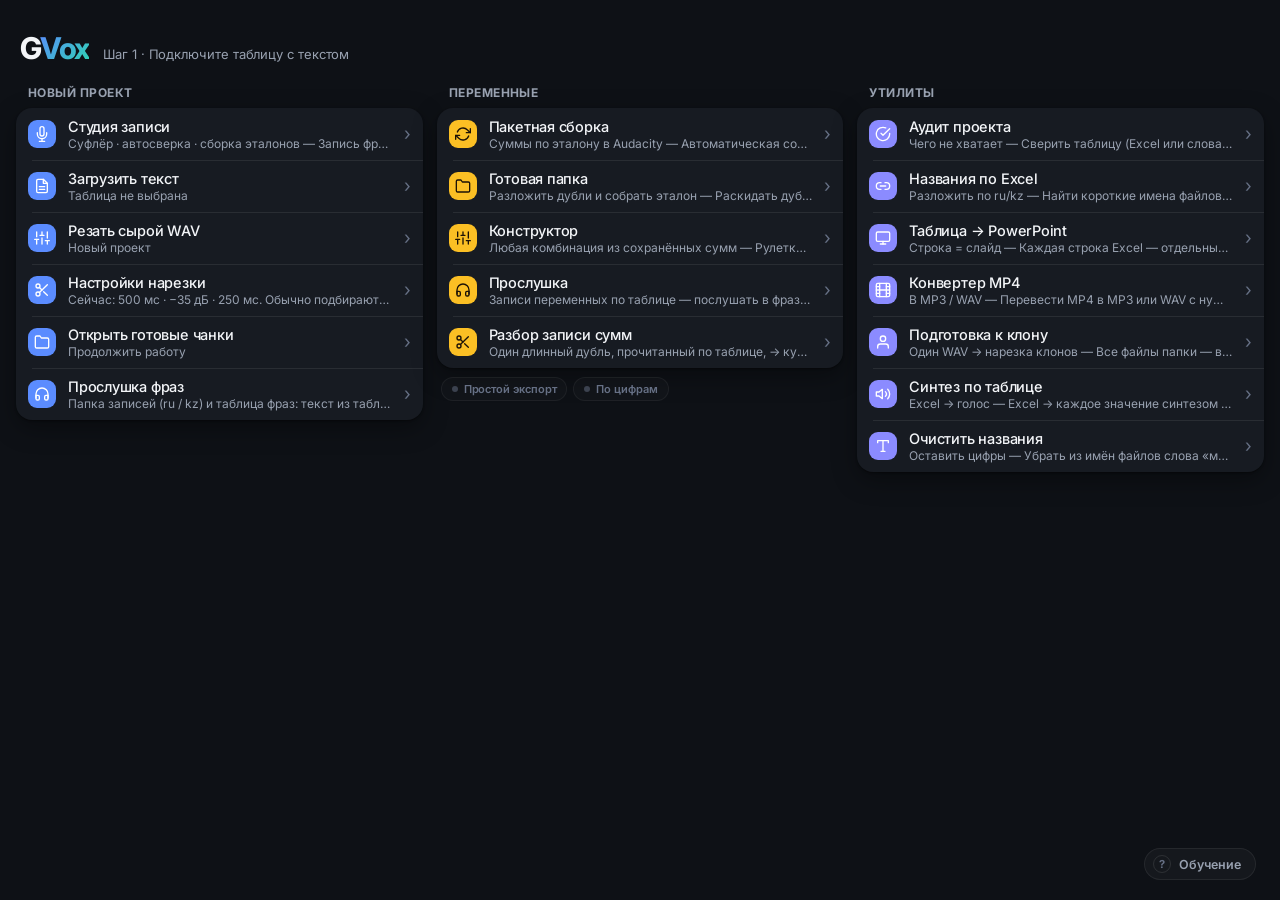
==== frontend/index.html @ e2410f3e "Разбор записи сумм: одна пачка по умолчанию, уточнение границ — в конце и реже На Windows три пачки " ====
<!DOCTYPE html>
<html lang="ru">
<head>
<meta charset="UTF-8">
<meta name="viewport" content="width=device-width, initial-scale=1.0">
<title>GVox | Студийный монтаж</title>
<link rel="stylesheet" href="style.css?v=2">
    <link rel="stylesheet" href="ios.css?v=2">
    <link rel="stylesheet" href="gtime.css?v=1">

</head>
<body>

    <!-- Единый набор линейных иконок вместо смайликов — используется через
         <svg class="icon"><use href="#icon-ИМЯ"></use></svg> по всему софту. -->
    <svg style="display:none">
        <symbol id="icon-alert-circle" viewBox="0 0 24 24"><circle cx="12" cy="12" r="10"/><line x1="12" y1="8" x2="12" y2="12"/><line x1="12" y1="16" x2="12.01" y2="16"/></symbol>
        <symbol id="icon-x-circle" viewBox="0 0 24 24"><circle cx="12" cy="12" r="10"/><line x1="15" y1="9" x2="9" y2="15"/><line x1="9" y1="9" x2="15" y2="15"/></symbol>
        <symbol id="icon-check-circle" viewBox="0 0 24 24"><path d="M22 11.08V12a10 10 0 1 1-5.93-9.14"/><polyline points="22 4 12 14.01 9 11.01"/></symbol>
        <symbol id="icon-alert-triangle" viewBox="0 0 24 24"><path d="M10.29 3.86L1.82 18a2 2 0 0 0 1.71 3h16.94a2 2 0 0 0 1.71-3L13.71 3.86a2 2 0 0 0-3.42 0z"/><line x1="12" y1="9" x2="12" y2="13"/><line x1="12" y1="17" x2="12.01" y2="17"/></symbol>
        <symbol id="icon-refresh-cw" viewBox="0 0 24 24"><polyline points="23 4 23 10 17 10"/><polyline points="1 20 1 14 7 14"/><path d="M3.51 9a9 9 0 0 1 14.85-3.36L23 10M1 14l4.64 4.36A9 9 0 0 0 20.49 15"/></symbol>
        <symbol id="icon-scissors" viewBox="0 0 24 24"><circle cx="6" cy="6" r="3"/><circle cx="6" cy="18" r="3"/><line x1="20" y1="4" x2="8.12" y2="15.88"/><line x1="14.47" y1="14.48" x2="20" y2="20"/><line x1="8.12" y1="8.12" x2="12" y2="12"/></symbol>
        <symbol id="icon-link-2" viewBox="0 0 24 24"><path d="M9 17H7A5 5 0 0 1 7 7h2"/><path d="M15 7h2a5 5 0 1 1 0 10h-2"/><line x1="8" y1="12" x2="16" y2="12"/></symbol>
        <symbol id="icon-save" viewBox="0 0 24 24"><path d="M19 21H5a2 2 0 0 1-2-2V5a2 2 0 0 1 2-2h11l5 5v11a2 2 0 0 1-2 2z"/><polyline points="17 21 17 13 7 13 7 21"/><polyline points="7 3 7 8 15 8"/></symbol>
        <symbol id="icon-zap" viewBox="0 0 24 24"><polygon points="13 2 3 14 12 14 11 22 21 10 12 10 13 2"/></symbol>
        <symbol id="icon-folder" viewBox="0 0 24 24"><path d="M22 19a2 2 0 0 1-2 2H4a2 2 0 0 1-2-2V5a2 2 0 0 1 2-2h5l2 3h9a2 2 0 0 1 2 2z"/></symbol>
        <symbol id="icon-file-text" viewBox="0 0 24 24"><path d="M14 2H6a2 2 0 0 0-2 2v16a2 2 0 0 0 2 2h12a2 2 0 0 0 2-2V8z"/><polyline points="14 2 14 8 20 8"/><line x1="16" y1="13" x2="8" y2="13"/><line x1="16" y1="17" x2="8" y2="17"/></symbol>
        <symbol id="icon-monitor" viewBox="0 0 24 24"><rect x="2" y="3" width="20" height="14" rx="2" ry="2"/><line x1="8" y1="21" x2="16" y2="21"/><line x1="12" y1="17" x2="12" y2="21"/></symbol>
        <symbol id="icon-slash" viewBox="0 0 24 24"><circle cx="12" cy="12" r="10"/><line x1="4.93" y1="4.93" x2="19.07" y2="19.07"/></symbol>
        <symbol id="icon-plus-circle" viewBox="0 0 24 24"><circle cx="12" cy="12" r="10"/><line x1="12" y1="8" x2="12" y2="16"/><line x1="8" y1="12" x2="16" y2="12"/></symbol>
        <symbol id="icon-edit-2" viewBox="0 0 24 24"><path d="M17 3a2.83 2.83 0 1 1 4 4L7.5 20.5 2 22l1.5-5.5z"/></symbol>
        <symbol id="icon-mic" viewBox="0 0 24 24"><path d="M12 1a3 3 0 0 0-3 3v8a3 3 0 0 0 6 0V4a3 3 0 0 0-3-3z"/><path d="M19 10v2a7 7 0 0 1-14 0v-2"/><line x1="12" y1="19" x2="12" y2="23"/><line x1="8" y1="23" x2="16" y2="23"/></symbol>
        <symbol id="icon-octagon" viewBox="0 0 24 24"><polygon points="7.86 2 16.14 2 22 7.86 22 16.14 16.14 22 7.86 22 2 16.14 2 7.86 7.86 2"/></symbol>
        <symbol id="icon-sliders" viewBox="0 0 24 24"><line x1="4" y1="21" x2="4" y2="14"/><line x1="4" y1="10" x2="4" y2="3"/><line x1="12" y1="21" x2="12" y2="12"/><line x1="12" y1="8" x2="12" y2="3"/><line x1="20" y1="21" x2="20" y2="16"/><line x1="20" y1="12" x2="20" y2="3"/><line x1="1" y1="14" x2="7" y2="14"/><line x1="9" y1="8" x2="15" y2="8"/><line x1="17" y1="16" x2="23" y2="16"/></symbol>
        <symbol id="icon-type" viewBox="0 0 24 24"><polyline points="4 7 4 4 20 4 20 7"/><line x1="9" y1="20" x2="15" y2="20"/><line x1="12" y1="4" x2="12" y2="20"/></symbol>
        <symbol id="icon-volume-2" viewBox="0 0 24 24"><polygon points="11 5 6 9 2 9 2 15 6 15 11 19 11 5"/><path d="M19.07 4.93a10 10 0 0 1 0 14.14M15.54 8.46a5 5 0 0 1 0 7.07"/></symbol>
        <symbol id="icon-film" viewBox="0 0 24 24"><rect x="2" y="2" width="20" height="20" rx="2.18" ry="2.18"/><line x1="7" y1="2" x2="7" y2="22"/><line x1="17" y1="2" x2="17" y2="22"/><line x1="2" y1="12" x2="22" y2="12"/><line x1="2" y1="7" x2="7" y2="7"/><line x1="2" y1="17" x2="7" y2="17"/><line x1="17" y1="17" x2="22" y2="17"/><line x1="17" y1="7" x2="22" y2="7"/></symbol>
        <symbol id="icon-calendar" viewBox="0 0 24 24"><rect x="3" y="4" width="18" height="18" rx="2" ry="2"/><line x1="16" y1="2" x2="16" y2="6"/><line x1="8" y1="2" x2="8" y2="6"/><line x1="3" y1="10" x2="21" y2="10"/></symbol>
        <symbol id="icon-user" viewBox="0 0 24 24"><path d="M20 21v-2a4 4 0 0 0-4-4H8a4 4 0 0 0-4 4v2"/><circle cx="12" cy="7" r="4"/></symbol>
        <symbol id="icon-dollar-sign" viewBox="0 0 24 24"><line x1="12" y1="1" x2="12" y2="23"/><path d="M17 5H9.5a3.5 3.5 0 0 0 0 7h5a3.5 3.5 0 0 1 0 7H6"/></symbol>
        <symbol id="icon-headphones" viewBox="0 0 24 24"><path d="M3 18v-6a9 9 0 0 1 18 0v6"/><path d="M21 19a2 2 0 0 1-2 2h-1a2 2 0 0 1-2-2v-3a2 2 0 0 1 2-2h3zM3 19a2 2 0 0 0 2 2h1a2 2 0 0 0 2-2v-3a2 2 0 0 0-2-2H3z"/></symbol>
        <symbol id="icon-play" viewBox="0 0 24 24"><polygon points="5 3 19 12 5 21 5 3"/></symbol>
        <symbol id="icon-tenge" viewBox="0 0 24 24"><line x1="5" y1="4" x2="19" y2="4"/><line x1="5" y1="9" x2="19" y2="9"/><line x1="12" y1="9" x2="12" y2="21"/></symbol>
    </svg>

    <div id="customAlertOverlay" class="custom-alert-overlay">
        <div class="custom-alert-box">
            <button class="custom-alert-close" onclick="closeCustomAlert(false)" title="Закрыть">&times;</button>
            <div class="custom-alert-icon" id="customAlertIcon"><svg class="icon"><use href="#icon-alert-circle"></use></svg></div>
            <div id="customAlertText" class="custom-alert-text">Сообщение</div>
            <div class="custom-alert-actions">
                <button class="custom-alert-btn btn-secondary" id="customAlertCancel" style="display:none" onclick="closeCustomAlert(false)">Отмена <kbd>Esc</kbd></button>
                <button class="custom-alert-btn btn-secondary" id="customAlertAlt" style="display:none" onclick="closeCustomAlert('alt')"></button>
                <button class="custom-alert-btn" id="customAlertOk" onclick="closeCustomAlert()">ОК <kbd>Enter</kbd></button>
            </div>
        </div>
    </div>

    <!-- НОВОВВЕДЕНИЕ: Модальное окно поиска -->
    <div id="searchOverlay" class="custom-alert-overlay">
        <div class="custom-alert-box modal--sm">
            <div class="modal-head">
                <h3 class="modal-title">Быстрый переход</h3>
                <button class="modal-close" onclick="closeSearch()" title="Закрыть">&times;</button>
            </div>

            <label class="field">
                <span class="field-label">Текстовый поиск фразы (как в Excel)</span>
                <div class="field-row">
                    <input type="text" id="searchText" class="search-input" placeholder="Введите слово..." onkeydown="if(event.key==='Enter') doSearchText(); if(event.key==='Escape') closeSearch();">
                    <button class="custom-alert-btn" onclick="doSearchText()">Найти</button>
                </div>
            </label>

            <label class="field">
                <span class="field-label">Перейти к дублю (от 1 до <span id="searchMaxChunk">?</span>)</span>
                <div class="field-row">
                    <input type="number" id="searchChunkNum" class="search-input" placeholder="№" min="1" onkeydown="if(event.key==='Enter') doSearchChunk(); if(event.key==='Escape') closeSearch();">
                    <button class="custom-alert-btn" onclick="doSearchChunk()">Перейти</button>
                </div>
            </label>
        </div>
    </div>

    <!-- НОВОВВЕДЕНИЕ: Модальное окно выбора проекта Audacity -->
    <div id="projectSelectorOverlay" class="custom-alert-overlay">
        <div class="custom-alert-box modal--md">
            <div class="modal-head">
                <h3 class="modal-title modal-title--var">Выбор проекта Audacity</h3>
                <button class="modal-close" onclick="closeProjectSelector()" title="Закрыть">&times;</button>
            </div>
            <div class="modal-hint">Открыто несколько проектов Audacity. Укажите, в каком из них работать.</div>

            <div id="projectList" class="project-list">
                <!-- Кнопки проектов сгенерируются тут через JS -->
            </div>
        </div>
    </div>

    <!-- Выбор режима сразу после нарезки чанков -->
    <!-- Конструктор переменных: добавить файл окончания фразы? -->
    <div id="constructorEndOverlay" class="custom-alert-overlay">
        <div class="custom-alert-box modal--md">
            <div class="modal-head">
                <h3 class="modal-title">Добавить файл окончания (end)?</h3>
                <button class="modal-close" onclick="constructorSkipEnd()" title="Закрыть">&times;</button>
            </div>
            <div class="modal-hint">Не обязательно — если записи конца фразы нет, просто пропустите.</div>

            <div class="mode-choice-grid">
                <button class="option-card rise" onclick="constructorPickEnd()">
                    <span class="option-icon"><svg class="icon"><use href="#icon-file-text"></use></svg></span>
                    <div><span class="option-title">Выбрать end.wav</span><span class="option-desc">Указать файл с диска</span></div>
                </button>
                <button class="option-card option-card--alt rise" onclick="constructorSkipEnd()">
                    <span class="option-icon"><svg class="icon"><use href="#icon-slash"></use></svg></span>
                    <div><span class="option-title">Без end</span><span class="option-desc">Только start</span></div>
                </button>
            </div>
        </div>
    </div>

    <!-- «Готовая папка с переменными»: категории переменных больше не
         выбираются руками — программа сама читает первую строку
         загруженной таблицы-словаря: <tag> = категория переменной,
         обычное слово (start/start_2/...) = связка, для которой нужен
         один озвученный файл. Порядок колонок слева направо = порядок
         склейки финального файла. -->
    <div id="premadeVarTypeOverlay" class="custom-alert-overlay">
        <div class="custom-alert-box modal--md">
            <div class="modal-head">
                <h3 class="modal-title">Готовая папка с переменными</h3>
                <button class="modal-close" onclick="closePremadeVarTypeChoice()" title="Закрыть">&times;</button>
            </div>
            <div class="modal-hint">Загрузите таблицу-словарь: первая строка — заголовки, «&lt;тег&gt;» в скобках — категория переменной (например «&lt;mark&gt;», «&lt;year&gt;», «&lt;million_ru&gt;»), слово без скобок — связка между переменными («на автомобиль», «со стоимостью»...).</div>

            <div class="mode-choice-grid">
                <button class="option-card rise" onclick="pickVarTemplate()">
                    <span class="option-icon"><svg class="icon"><use href="#icon-file-text"></use></svg></span>
                    <div><span class="option-title">Загрузить таблицу-словарь</span><span class="option-desc">Категории и связки определятся сами</span></div>
                </button>
                <button class="option-card option-card--alt rise" onclick="premadeVarTypeSums()">
                    <span class="option-icon"><svg class="icon"><use href="#icon-tenge"></use></svg></span>
                    <div><span class="option-title">Без словаря — только Суммы</span><span class="option-desc">Как раньше: Миллионы/Сотни/Тысячи/Тенге</span></div>
                </button>
            </div>
        </div>
    </div>

    <!-- Шаг 2: словарь загружен — показываем, что нашли, и просим
         озвученный файл на каждую связку (start/start_2/...). -->
    <div id="varDictConnectorsOverlay" class="custom-alert-overlay">
        <div class="custom-alert-box modal--md">
            <div class="modal-head">
                <h3 class="modal-title">Словарь загружен</h3>
                <button class="modal-close" onclick="closeVarDictConnectors()" title="Закрыть">&times;</button>
            </div>
            <div class="modal-hint" id="varDictSummary"></div>

            <button class="btn-step" onclick="createVarConnectorsFromRecording()">Найти метками в записи (как start/end)</button>
            <div class="modal-hint" id="varDictLabelsHint" style="display:none">
                Откройте нужный кусок в Audacity, выделите его, нажмите <b>Ctrl+B</b> и впишите точное имя связки
                (<span id="varDictLabelsNeeded"></span>) — по одной метке на каждую. Когда все готовы, нажмите «Готово».
            </div>
            <button class="btn-step btn-step--var" id="varDictLabelsDoneBtn" style="display:none" onclick="finishVarConnectorsFromRecording()">Готово, экспортировать</button>

            <!-- Часть меток не нашлась — не блокируем, даём выбор. -->
            <div id="varDictLabelsMissing" class="var-dict-missing" style="display:none">
                <div class="modal-hint">Не нашлась метка(и): <b id="varDictLabelsMissingNames"></b>.</div>
                <div class="tile-row">
                    <button class="btn-tile btn-tile--sub" onclick="dismissVarDictLabelsMissing()">Продолжить с тем, что есть</button>
                    <button class="btn-tile btn-tile--sub" onclick="finishVarConnectorsFromRecording()">Проверить ещё раз</button>
                </div>
            </div>

            <div id="varDictConnectorsList" class="var-dict-connectors"></div>

            <button class="btn-step btn-step--confirm var-export" onclick="continueAfterVarDict()">Продолжить &#8594;</button>
        </div>
    </div>

    <!-- Автопроверка: модель распознавания не скачалась — указать папку вручную -->
    <div id="asrModelOverlay" class="custom-alert-overlay">
        <div class="custom-alert-box modal--md">
            <div class="modal-head">
                <h3 class="modal-title">Нужна модель распознавания</h3>
                <button class="modal-close" onclick="closeAsrModel()" title="Закрыть">&times;</button>
            </div>
            <div class="modal-hint asr-model-hint" id="asrModelHint">
                Скачать модель автоматически не получилось — похоже, доступ к сайту <b>huggingface.co</b> из этой сети закрыт.
                Скачайте её один раз вручную (можно на другом компьютере):
                <ol>
                    <li>Откройте <b>huggingface.co/Systran/faster-whisper-small</b> → вкладка <b>Files</b>.</li>
                    <li>Скачайте 4 файла: <code>config.json</code>, <code>model.bin</code> (~480 МБ), <code>tokenizer.json</code>, <code>vocabulary.txt</code>.</li>
                    <li>Сложите их в одну папку и укажите её кнопкой ниже — программа запомнит.</li>
                </ol>
            </div>
            <div class="modal-actions">
                <button class="custom-alert-btn btn-secondary" onclick="closeAsrModel()">Закрыть</button>
                <button class="custom-alert-btn" onclick="pickAsrModel()">Указать папку с моделью</button>
            </div>
        </div>
    </div>

    <!-- Нашлись файлы связок (start/end/…) в папке — подставить после подтверждения -->
    <div id="connSuggestOverlay" class="custom-alert-overlay">
        <div class="custom-alert-box">
            <div class="modal-head">
                <h3 class="modal-title">Нашёл файлы связок</h3>
            </div>
            <div class="modal-hint">В папке лежат файлы с подходящими именами. Подставить их?</div>
            <div id="connSuggestList" class="conn-suggest-list"></div>
            <div class="modal-actions">
                <button class="custom-alert-btn btn-secondary" onclick="answerConnSuggest(false)" title="Не подставлять — выберете файлы сами, как раньше">Нет</button>
                <button class="custom-alert-btn" onclick="answerConnSuggest(true)">Да, подставить</button>
            </div>
        </div>
    </div>

    <!-- «Готовая папка с переменными»: Excel есть или нет? -->
    <div id="premadeExcelChoiceOverlay" class="custom-alert-overlay">
        <div class="custom-alert-box modal--md">
            <div class="modal-head">
                <h3 class="modal-title">Есть Excel-таблица с именами файлов?</h3>
                <button class="modal-close" onclick="closePremadeExcelChoice()" title="Закрыть">&times;</button>
            </div>
            <div class="modal-hint">Excel не обязателен — без него файлы при сохранении будут называться так же, как в папке на диске.</div>

            <div class="mode-choice-grid">
                <button class="option-card rise" onclick="premadeExcelChoiceYes()">
                    <span class="option-icon"><svg class="icon"><use href="#icon-file-text"></use></svg></span>
                    <div><span class="option-title">Да, есть Excel</span><span class="option-desc">Сначала загрузить таблицу</span></div>
                </button>
                <button class="option-card option-card--alt rise" onclick="premadeExcelChoiceNo()">
                    <span class="option-icon"><svg class="icon"><use href="#icon-slash"></use></svg></span>
                    <div><span class="option-title">Нет, без Excel</span><span class="option-desc">По именам файлов на диске</span></div>
                </button>
            </div>
        </div>
    </div>

    <!-- Продолжить недавний проект? — всплывает перед экраном подготовки -->
    <div id="resumeProjectOverlay" class="custom-alert-overlay">
        <div class="custom-alert-box modal--md">
            <div class="modal-head">
                <h3 class="modal-title">Хотите продолжить проект?</h3>
            </div>
            <div class="modal-hint">Последний открытый проект: <b id="resumeProjectName">—</b></div>

            <div class="mode-choice-grid">
                <button class="option-card rise" onclick="confirmResumeProject()">
                    <span class="option-icon"><svg class="icon"><use href="#icon-play"></use></svg></span>
                    <div><span class="option-title">Продолжить</span><span class="option-desc">Открыть с того места, где остановились</span></div>
                </button>
                <button class="option-card option-card--alt rise" onclick="declineResumeProject()">
                    <span class="option-icon"><svg class="icon"><use href="#icon-plus-circle"></use></svg></span>
                    <div><span class="option-title">Начать заново</span><span class="option-desc">Перейти к подготовке нового проекта</span></div>
                </button>
            </div>
        </div>
    </div>

    <div id="modeChoiceOverlay" class="custom-alert-overlay">
        <div class="custom-alert-box modal--md">
            <div class="modal-head">
                <h3 class="modal-title">Чанки нарезаны. В каком режиме работаем?</h3>
            </div>
            <div class="modal-hint">Дубли уже лежат в папке Chunks — это сделано в любом случае. Осталось выбрать, как собирать их дальше.</div>

            <div class="mode-choice-grid">
                <button class="option-card rise" onclick="chooseCutMode('normal')">
                    <span class="option-icon"><svg class="icon"><use href="#icon-edit-2"></use></svg></span>
                    <div><span class="option-title">Обычный режим</span><span class="option-desc">По одной фразе, с меткой в Audacity</span></div>
                </button>
                <button class="option-card option-card--alt rise" onclick="chooseCutMode('premade')">
                    <span class="option-icon"><svg class="icon"><use href="#icon-refresh-cw"></use></svg></span>
                    <div><span class="option-title">Готовые переменные</span><span class="option-desc">Каскад start + имя + end</span></div>
                </button>
            </div>
        </div>
    </div>

    <!-- Не хватает эталонных файлов start/end -->
    <div id="startEndMissingOverlay" class="custom-alert-overlay">
        <div class="custom-alert-box modal--md">
            <div class="modal-head">
                <h3 class="modal-title modal-title--var">Не хватает эталонных файлов</h3>
                <button class="modal-close" onclick="closeStartEndMissing()" title="Закрыть">&times;</button>
            </div>
            <div class="modal-hint" id="startEndMissingText">В папке нет файлов start/end.</div>

            <label class="opt-chip" style="margin-bottom: var(--space-3);">
                <input type="checkbox" id="onlyStartCheck" onchange="toggleOnlyStart(this.checked)">
                <span class="opt-chip__box" aria-hidden="true"></span>
                <span class="opt-chip__text">
                    Только start, без end
                    <small>Есть запись только начальной фразы — конца нет и не будет</small>
                </span>
            </label>

            <div class="mode-choice-grid">
                <button class="option-card rise" onclick="pickStartEndManual()">
                    <span class="option-icon"><svg class="icon"><use href="#icon-folder"></use></svg></span>
                    <div><span class="option-title">Выбрать с диска</span><span class="option-desc">Указать готовые файлы вручную</span></div>
                </button>
                <button class="option-card option-card--alt rise" onclick="createStartEndFromRecording()">
                    <span class="option-icon"><svg class="icon"><use href="#icon-mic"></use></svg></span>
                    <div><span class="option-title">Создать из записи</span><span class="option-desc">Открыть исходник, отметить метками в Audacity</span></div>
                </button>
            </div>
        </div>
    </div>

    <!-- Ожидание меток start/end в Audacity -->
    <div id="waitLabelsOverlay" class="custom-alert-overlay">
        <div class="custom-alert-box modal--md">
            <div class="modal-head">
                <h3 class="modal-title modal-title--var">Отметьте участки в Audacity</h3>
            </div>
            <div class="modal-hint" id="waitLabelsText">
                Выделите нужный кусок записи и нажмите <b>Ctrl+B</b>, впишите название метки — <b>start</b> или <b>end</b> — и нажмите ОК в Audacity. Когда участки отмечены, нажмите кнопку ниже.
            </div>
            <button class="splash-btn" style="width:100%; margin-top: var(--space-4);" onclick="finishStartEndLabels()">Готово, экспортировать</button>
        </div>
    </div>

    <!-- Конвертер MP4 -> MP3/WAV -->
    <div id="converterOverlay" class="custom-alert-overlay">
        <div class="custom-alert-box modal--md">
            <div class="modal-head">
                <h3 class="modal-title">Конвертер MP4</h3>
                <button class="modal-close" onclick="closeConverter()" title="Закрыть">&times;</button>
            </div>

            <label class="field">
                <span class="field-label">Откуда брать (можно выбрать несколько MP4)</span>
                <div class="field-row">
                    <button class="custom-alert-btn" onclick="pickConvertSource()">Выбрать файлы</button>
                    <span id="convertSourceLabel" class="modal-hint" style="margin:0;">Файлы не выбраны</span>
                </div>
            </label>

            <label class="field">
                <span class="field-label">Куда выгружать</span>
                <div class="field-row">
                    <button class="custom-alert-btn" onclick="pickConvertOutputDir()">Выбрать папку</button>
                    <span id="convertOutputLabel" class="modal-hint" style="margin:0;">Папка не выбрана</span>
                </div>
            </label>

            <div class="mode-options">
                <span class="mode-options__label">Формат</span>
                <label class="opt-chip">
                    <input type="radio" name="convertFormat" value="mp3" checked>
                    <span class="opt-chip__box" aria-hidden="true"></span>
                    <span class="opt-chip__text">MP3</span>
                </label>
                <label class="opt-chip">
                    <input type="radio" name="convertFormat" value="wav">
                    <span class="opt-chip__box" aria-hidden="true"></span>
                    <span class="opt-chip__text">WAV</span>
                </label>
            </div>

            <div class="mode-options">
                <span class="mode-options__label">Герцовка</span>
                <label class="opt-chip">
                    <input type="radio" name="convertHz" value="44100" checked>
                    <span class="opt-chip__box" aria-hidden="true"></span>
                    <span class="opt-chip__text">44100 Гц</span>
                </label>
                <label class="opt-chip">
                    <input type="radio" name="convertHz" value="8000">
                    <span class="opt-chip__box" aria-hidden="true"></span>
                    <span class="opt-chip__text">8000 Гц</span>
                </label>
            </div>

            <button class="splash-btn" style="width:100%; margin-top: var(--space-4);" id="btnRunConvert" onclick="runConversion()">Конвертировать</button>
        </div>
    </div>

    <!-- Подготовка к клону: папка → один WAV + тайминги; клоны → нарезка по таймингам -->
    <div id="cloneOverlay" class="custom-alert-overlay">
        <div class="custom-alert-box modal--lg">
            <div class="modal-head">
                <h3 class="modal-title">Подготовка к клону</h3>
                <button class="modal-close" onclick="closeClonePrep()" title="Закрыть">&times;</button>
            </div>

            <div class="clone-step">
                <div class="clone-step__head"><b>1</b> Собрать WAV по языкам — ru, kz, без языка</div>
                <div class="field-row">
                    <button class="custom-alert-btn" onclick="clonePickFolder()">Папка с аудио</button>
                    <span id="cloneFolderLabel" class="modal-hint" style="margin:0;">Папка не выбрана</span>
                </div>
                <div class="mode-options">
                    <span class="mode-options__label">Пауза между файлами</span>
                    <label class="opt-chip"><input type="radio" name="cloneGap" value="500"><span class="opt-chip__box" aria-hidden="true"></span><span class="opt-chip__text">0.5 с</span></label>
                    <label class="opt-chip"><input type="radio" name="cloneGap" value="1000" checked><span class="opt-chip__box" aria-hidden="true"></span><span class="opt-chip__text">1 с</span></label>
                    <label class="opt-chip"><input type="radio" name="cloneGap" value="2000"><span class="opt-chip__box" aria-hidden="true"></span><span class="opt-chip__text">2 с</span></label>
                </div>
                <div class="mode-options">
                    <span class="mode-options__label">Частота WAV</span>
                    <label class="opt-chip"><input type="radio" name="cloneRate" value="0" checked><span class="opt-chip__box" aria-hidden="true"></span><span class="opt-chip__text">как у файлов</span></label>
                    <label class="opt-chip"><input type="radio" name="cloneRate" value="44100"><span class="opt-chip__box" aria-hidden="true"></span><span class="opt-chip__text">44100 Гц</span></label>
                    <label class="opt-chip"><input type="radio" name="cloneRate" value="48000"><span class="opt-chip__box" aria-hidden="true"></span><span class="opt-chip__text">48000 Гц</span></label>
                </div>
                <button class="splash-btn" style="width:100%;" id="btnCloneBuild" onclick="cloneBuild()" disabled>Собрать WAV</button>
                <div id="cloneBuildResult" class="clone-result"></div>
            </div>

            <div class="clone-step">
                <div class="clone-step__head"><b>2</b> Нарезать клоны по голосам</div>
                <div class="field-row">
                    <button class="custom-alert-btn" onclick="clonePickTimings()">Папка с таймингами…</button>
                    <span id="cloneJsonLabel" class="modal-hint" style="margin:0;">Где лежат Клон_исходник_ru / _kz / _без_языка.json — подхвачу все сразу</span>
                </div>
                <div class="field-row">
                    <span class="mode-options__label">Голосов</span>
                    <input type="number" id="cloneVoiceCount" class="clone-count" value="3" min="1" max="20">
                    <button class="custom-alert-btn" onclick="clonePickVoices()">Папки с клонами…</button>
                    <span id="cloneClonesLabel" class="modal-hint" style="margin:0;">По папке на голос: в каждой — клоны цельных записей ru / kz / без языка</span>
                </div>
                <div id="cloneVoices" class="clone-voices"></div>
                <div class="mode-options">
                    <span class="mode-options__label">Частота файлов</span>
                    <label class="opt-chip"><input type="radio" name="cloneOutRate" value="source" checked><span class="opt-chip__box" aria-hidden="true"></span><span class="opt-chip__text">как у исходных</span></label>
                    <label class="opt-chip"><input type="radio" name="cloneOutRate" value="clone"><span class="opt-chip__box" aria-hidden="true"></span><span class="opt-chip__text">как у клона</span></label>
                </div>
                <button class="splash-btn" style="width:100%;" id="btnCloneCut" onclick="cloneCut()" disabled>Нарезать в финальную папку</button>
                <div id="cloneCutResult" class="clone-result"></div>
            </div>
        </div>
    </div>

    <!-- Синтез по таблице: Excel → каждое значение готовым голосом, по одному, с паузами -->
    <div id="bsynthOverlay" class="custom-alert-overlay">
        <div class="custom-alert-box modal--lg">
            <div class="modal-head">
                <h3 class="modal-title">Синтез по таблице</h3>
                <button class="modal-close" onclick="closeBsynth()" title="Закрыть (синтез продолжится)">&times;</button>
            </div>
            <div class="clone-step">
                <div class="field-row">
                    <button class="custom-alert-btn" id="btnBsynthPick" onclick="bsynthPick()">Таблица Excel…</button>
                    <span id="bsynthFile" class="modal-hint" style="margin:0;">Первая строка — заголовки столбцов: &lt;firstname&gt;, &lt;surname&gt;…</span>
                </div>
                <div id="bsynthPreview" class="bsynth-preview"></div>
                <div class="field-row bsynth-opts">
                    <label>Голос <select id="bsynthVoice" class="bsynth-sel"></select></label>
                    <label>Язык <select id="bsynthLang" class="bsynth-sel"></select></label>
                    <label>Пауза между запросами <input type="number" id="bsynthDelay" class="clone-count" min="1" max="60" value="4"> с</label>
                    <label title="Одно и то же значение в столбце встречается снова — копия файла в «&lt;столбец&gt;_повторы» (третий раз — «_повторы_2»…). Выключено — один файл на значение, без копий"><input type="checkbox" id="bsynthDups" checked onchange="try { localStorage.setItem('gvox_bsynth_dups', this.checked ? '1' : '0') } catch (e) {}"> учитывать повторы</label>
                </div>
                <button class="splash-btn" style="width:100%;" id="btnBsynthStart" onclick="bsynthStart()" disabled>Синтезировать…</button>
            </div>
            <div id="bsynthRun" class="bsynth-run" style="display:none">
                <div class="bsynth-run__head"><b id="bsynthCount"></b><span id="bsynthEta" class="tts-dim"></span></div>
                <div class="bsynth-bar"><i id="bsynthBar"></i></div>
                <div id="bsynthNow" class="bsynth-now"></div>
                <div id="bsynthReport" class="bsynth-report"></div>
                <div id="bsynthMsg" class="clone-bad"></div>
                <div id="bsynthRecent" class="bsynth-recent"></div>
                <div class="field-row">
                    <button class="custom-alert-btn" id="btnBsynthPause" onclick="bsynthPause()">Пауза</button>
                    <button class="custom-alert-btn" id="btnBsynthStop" onclick="bsynthStop()">Остановить</button>
                    <button class="custom-alert-btn" id="btnBsynthRetry" onclick="bsynthRetry()" style="display:none">Повторить ошибки</button>
                    <button class="custom-alert-btn" onclick="pywebview.api.bsynth_open_folder()">Открыть папку</button>
                </div>
            </div>
        </div>
    </div>

    <!-- Разбор сырой записи сумм: один длинный дубль по таблице → куски по ярусам (распознавание + выравнивание) -->
    <div id="rsumOverlay" class="custom-alert-overlay">
        <div class="custom-alert-box modal--lg">
            <div class="modal-head">
                <h3 class="modal-title">Разбор записи сумм</h3>
                <button class="modal-close" onclick="closeRsum()" title="Закрыть (разбор продолжится)">&times;</button>
            </div>
            <div class="clone-step">
                <div class="field-row">
                    <button class="custom-alert-btn" onclick="rsumPickAudio()">Запись…</button>
                    <span id="rsumAudio" class="modal-hint" style="margin:0;">Один длинный дубль, прочитанный по таблице</span>
                </div>
                <div class="field-row">
                    <button class="custom-alert-btn" onclick="rsumPickTable()">Таблица…</button>
                    <span id="rsumTable" class="modal-hint" style="margin:0;">Строка 1 — заголовки; строка блока столбцов — фраза, ячейка — ярус</span>
                </div>
                <div id="rsumPreview" class="bsynth-preview"></div>
                <div class="field-row rsum-par"><span class="modal-hint" style="margin:0">Пачек сразу</span>
                    <div class="listen-lang listen-lang--sm" id="rsumPar"><button data-p="1" onclick="rsumSetPar(1)" title="Одна пачка на все ядра — надёжно">1</button><button data-p="2" onclick="rsumSetPar(2)" title="Две пачки параллельно — на некоторых процессорах быстрее">2</button><button data-p="3" onclick="rsumSetPar(3)" title="Три пачки параллельно">3</button></div>
                    <span class="modal-hint" style="margin:0">сравните «скорость ×…» в строке «Распознавание»</span></div>
                <button class="splash-btn" style="width:100%;" id="btnRsumStart" onclick="rsumStart()" disabled>Разобрать</button>
            </div>
            <div id="rsumRun" class="bsynth-run" style="display:none">
                <div class="bsynth-run__head"><b id="rsumStage"></b><span id="rsumPct" class="tts-dim"></span></div>
                <div class="bsynth-bar"><i id="rsumBar"></i></div>
                <div id="rsumSteps" class="rsum-steps"></div>
                <div id="rsumMsg" class="clone-bad"></div>
                <div id="rsumSummary"></div>
                <div id="rsumSums" class="rsum-sums" style="display:none">
                    <div class="rsum-sums__head"><b>Суммы</b>
                        <div class="listen-lang listen-lang--sm" id="rsumLogic"><button data-l="1" onclick="rsumSetLogic(1)" title="Миллионы + сотни + тысячи + тенге (1 101 001)">Логика 1</button><button data-l="2" onclick="rsumSetLogic(2)" title="Миллионы + сотни тысяч + тенге (1 100 001)">Логика 2</button></div>
                        <button class="custom-alert-btn" onclick="rsumToStudio()" title="Копии кусков в открытый проект Студии: Значения/&lt;лист сумм&gt;/&lt;класс&gt;/&lt;число&gt;.wav (что уже есть — не трогается)">В проект Студии</button>
                    </div>
                    <div id="rsumCats" class="rsum-cats"></div>
                </div>
                <div class="field-row">
                    <button class="custom-alert-btn" id="btnRsumStop" onclick="rsumStop()">Остановить</button>
                    <button class="custom-alert-btn" onclick="pywebview.api.rsum_open_folder()">Открыть папку</button>
                </div>
            </div>
        </div>
    </div>

    <!-- Сопоставить укороченные имена файлов с полными из Excel и разложить по языкам -->
    <div id="renameMatchOverlay" class="custom-alert-overlay">
        <div class="custom-alert-box modal--md">
            <div class="modal-head">
                <h3 class="modal-title">Сопоставить названия по Excel</h3>
                <button class="modal-close" onclick="closeRenameMatch()" title="Закрыть">&times;</button>
            </div>
            <div class="modal-hint">Короткое имя файла ищем как конец полного из Excel (da_1_1 → gizat_ru_da_1_1),
                переименовываем и раскладываем по подпапкам ru/kz/Прочее — судя по метке языка в полном имени.</div>

            <label class="field">
                <span class="field-label">Папка с файлами (короткие названия)</span>
                <div class="field-row">
                    <button class="custom-alert-btn" onclick="pickRenameMatchFolder()">Выбрать папку</button>
                    <span id="renameMatchFolderLabel" class="modal-hint" style="margin:0;">Папка не выбрана</span>
                </div>
            </label>

            <label class="field">
                <span class="field-label">Excel со списком полных названий</span>
                <div class="field-row">
                    <button class="custom-alert-btn" onclick="pickRenameMatchExcel()">Выбрать файл</button>
                    <span id="renameMatchExcelLabel" class="modal-hint" style="margin:0;">Файл не выбран</span>
                </div>
            </label>

            <div class="mode-options">
                <span class="mode-options__label">Искать только</span>
                <label class="opt-chip">
                    <input type="checkbox" id="renameMatchLangRu">
                    <span class="opt-chip__box" aria-hidden="true"></span>
                    <span class="opt-chip__text">RU</span>
                </label>
                <label class="opt-chip">
                    <input type="checkbox" id="renameMatchLangKz">
                    <span class="opt-chip__box" aria-hidden="true"></span>
                    <span class="opt-chip__text">KZ</span>
                </label>
                <span class="modal-hint" style="margin:0 0 0 4px;">ничего не отмечено — ищем везде</span>
            </div>

            <button class="splash-btn" style="width:100%; margin-top: var(--space-4);" id="btnRunRenameMatch" onclick="runRenameMatch()">Сопоставить и разложить</button>

            <div id="renameMatchResult" style="display:none; margin-top: var(--space-4);"></div>
        </div>
    </div>

    <div id="tablePptxOverlay" class="custom-alert-overlay">
        <div class="custom-alert-box modal--md">
            <div class="modal-head">
                <h3 class="modal-title">Таблица → PowerPoint</h3>
                <button class="modal-close" onclick="closeTablePptx()" title="Закрыть">&times;</button>
            </div>
            <div class="modal-hint">Каждая строка Excel становится отдельным слайдом, каждая ячейка — своим
                блоком текста, а между блоками — метка «Пауза» (для чётких границ при нарезке аудио). Колонку
                «марка» программа сама находит по названию и ставит подписью над колонкой «транскрипция» —
                одним блоком, без паузы между ними. РУ, КАЗ и TR таблицы загружаются отдельно — у них может быть
                разный порядок и набор колонок. Если в файле несколько листов (например, отдельно текстовая и
                числовая запись сумм) — после выбора файла программа спросит, какой лист анализировать.</div>

            <div class="tile-row sum-logic-row">
                <button class="btn-tile sum-logic-btn" id="tablePptxLangRuBtn" onclick="setTablePptxLang('ru')">
                    <span class="sum-logic-btn__title">RU</span>
                </button>
                <button class="btn-tile sum-logic-btn" id="tablePptxLangKzBtn" onclick="setTablePptxLang('kz')">
                    <span class="sum-logic-btn__title">KZ</span>
                </button>
                <button class="btn-tile sum-logic-btn" id="tablePptxLangTrBtn" onclick="setTablePptxLang('tr')">
                    <span class="sum-logic-btn__title">TR</span>
                </button>
            </div>

            <label class="field">
                <span class="field-label">Excel с таблицей</span>
                <div class="field-row">
                    <button class="custom-alert-btn" onclick="pickTablePptxExcel()">Выбрать файл</button>
                    <span id="tablePptxExcelLabel" class="modal-hint" style="margin:0;">Файл не выбран</span>
                </div>
            </label>

            <div id="tablePptxInfo" style="display:none;"></div>

            <button class="splash-btn" style="width:100%; margin-top: var(--space-4);" id="btnRunTablePptx" onclick="runTablePptxExport()" disabled>Собрать презентацию</button>

            <div id="tablePptxResult" style="display:none; margin-top: var(--space-4);"></div>
        </div>
    </div>

    <!-- Ненавязчивая подсказка "что дальше" после конвертации -->
    <div id="postConvertOverlay" class="custom-alert-overlay">
        <div class="custom-alert-box modal--md">
            <div class="modal-head">
                <h3 class="modal-title">Готово! Что дальше?</h3>
                <button class="modal-close" onclick="closePostConvert()" title="Закрыть">&times;</button>
            </div>
            <div class="modal-hint" id="postConvertText">Файл сконвертирован.</div>

            <div class="mode-choice-grid">
                <button class="option-card rise" onclick="startCutFromConverted()">
                    <span class="option-icon"><svg class="icon"><use href="#icon-scissors"></use></svg></span>
                    <div><span class="option-title">Начать нарезку</span><span class="option-desc">Взять этот файл и предложить настройки среза</span></div>
                </button>
                <button class="option-card option-card--alt rise" onclick="closePostConvert()">
                    <span class="option-icon"><svg class="icon"><use href="#icon-octagon"></use></svg></span>
                    <div><span class="option-title">Пока ничего</span><span class="option-desc">Просто закрыть окно</span></div>
                </button>
            </div>
        </div>
    </div>

    <!-- Ненавязчивая подсказка загрузить Excel после нарезки -->
    <div id="postCutExcelOverlay" class="custom-alert-overlay">
        <div class="custom-alert-box modal--md">
            <div class="modal-head">
                <h3 class="modal-title">Нарезка готова. Загрузим текст?</h3>
                <button class="modal-close" onclick="closePostCutExcel()" title="Закрыть">&times;</button>
            </div>
            <div class="modal-hint">Excel с текстом фраз ещё не подключён. Без него можно работать и так, но с ним фразы сопоставляются автоматически.</div>

            <div class="mode-choice-grid">
                <button class="option-card rise" onclick="closePostCutExcel(); loadExcel();">
                    <span class="option-icon"><svg class="icon"><use href="#icon-file-text"></use></svg></span>
                    <div><span class="option-title">Загрузить Excel</span><span class="option-desc">Подключить таблицу с текстом</span></div>
                </button>
                <button class="option-card option-card--alt rise" onclick="closePostCutExcel()">
                    <span class="option-icon"><svg class="icon"><use href="#icon-octagon"></use></svg></span>
                    <div><span class="option-title">Пока без Excel</span><span class="option-desc">Продолжить без таблицы</span></div>
                </button>
            </div>
        </div>
    </div>

    <!-- Модальное окно: выбор категории переменной перед Аудитом -->
    <div id="auditCategoryOverlay" class="custom-alert-overlay">
        <div class="custom-alert-box modal--lg">
            <div class="modal-head">
                <h3 class="modal-title">Что проверить?</h3>
                <button class="modal-close" onclick="closeAuditCategoryPicker()" title="Закрыть">&times;</button>
            </div>
            <p class="modal-hint">Выберите, с чем сверить папку с записями. Каждая категория переменных ищется в своей подпапке, поэтому одинаковые имена файлов из разных ярусов («1.wav» у миллионов и у тенге) не считаются дублями.</p>
            <div id="auditCategoryList" class="audit-category-list"></div>
        </div>
    </div>

    <!-- Справка главного меню: порядок работы, папки, горячие клавиши -->
    <div id="tutorialOverlay" class="custom-alert-overlay tut-overlay" onclick="if (event.target === this) closeTutorial()">
        <div class="tut-box">
            <aside class="tut-side">
                <div class="tut-side__head">
                    <div class="tut-side__title">Обучение</div>
                    <div class="tut-side__progress" id="tutProgress"></div>
                </div>
                <div class="tut-list" id="tutList"></div>
                <button type="button" class="tut-side__link" onclick="closeTutorial(); openMenuHelp()" title="Порядок нарезки, папки и горячие клавиши основного режима">Шпаргалка: клавиши нарезки</button>
            </aside>
            <section class="tut-main">
                <div class="tut-main__head">
                    <div><div class="tut-main__section" id="tutSection"></div><h3 class="tut-main__title" id="tutTitle"></h3></div>
                    <button class="modal-close" onclick="closeTutorial()" title="Закрыть (Esc)">&times;</button>
                </div>
                <div class="tut-video"><video id="tutVideo" controls muted playsinline preload="metadata" onended="tutVideoEnded()"></video></div>
                <ol class="tut-steps" id="tutSteps"></ol>
                <div class="tut-actions">
                    <button type="button" class="btn-ghost" id="tutPrev" onclick="tutStep(-1)">&larr; Назад</button>
                    <button type="button" class="btn-ghost btn-ghost--good" id="tutOpenBtn" onclick="tutOpen()" title="Закрыть обучение и перейти в этот раздел (Enter)"></button>
                    <button type="button" class="btn-ghost btn-ghost--info" id="tutNext" onclick="tutStep(1)"></button>
                </div>
                <div class="tut-hint"><kbd>←</kbd> <kbd>→</kbd> уроки · <kbd>Space</kbd> пауза · <kbd>Enter</kbd> открыть раздел · <kbd>Esc</kbd> закрыть</div>
            </section>
        </div>
    </div>

    <div id="menuHelpOverlay" class="custom-alert-overlay" onclick="if (event.target === this) closeMenuHelp()">
        <div class="custom-alert-box modal--lg">
            <div class="modal-head">
                <h3 class="modal-title">Справка</h3>
                <button class="modal-close" onclick="closeMenuHelp()" title="Закрыть">&times;</button>
            </div>

            <div class="help-section">
                <div class="help-section__title">Порядок работы</div>
                <ol class="help-flow">
                    <li><b>Нарезка</b> — программа режет длинный WAV по паузам на отдельные дубли.</li>
                    <li><b>Отбор</b> — клавиши Z, C и X раскладывают дубли по папкам.</li>
                    <li><b>Монтаж</b> — до пяти частей склеиваются в один файл через Audacity.</li>
                    <li><b>Сдача</b> — готовое уходит в «Проверенные» под именем из Excel.</li>
                </ol>
            </div>

            <div class="help-section">
                <div class="help-section__title">Куда попадают файлы</div>
                <ul class="folder-map">
                    <li><span class="folder-map__name folder-map__name--raw">Chunks</span><span class="folder-map__desc">Черновые куски сразу после нарезки</span></li>
                    <li><span class="folder-map__name folder-map__name--var">Переменные</span><span class="folder-map__desc">Куски с датой, именем или суммой</span></li>
                    <li><span class="folder-map__name folder-map__name--checked">Проверенные</span><span class="folder-map__desc">Финальные файлы, готовые к сдаче</span></li>
                </ul>
            </div>

            <div class="help-section">
                <div class="help-section__title">Горячие клавиши</div>
                <div class="hotkey-list">
                    <span class="hotkey"><kbd>Space</kbd> Воспроизвести</span>
                    <span class="hotkey"><kbd>Q</kbd><kbd>E</kbd> Фраза назад / вперёд</span>
                    <span class="hotkey"><kbd>A</kbd><kbd>D</kbd> Дубль назад / вперёд</span>
                    <span class="hotkey"><kbd>W</kbd> Отметить проверенным</span>
                    <span class="hotkey"><kbd>Z</kbd> В проверенные</span>
                    <span class="hotkey"><kbd>C</kbd> В переменные</span>
                    <span class="hotkey"><kbd>S</kbd> Авто-тишина</span>
                    <span class="hotkey"><kbd>1</kbd>…<kbd>5</kbd> Части монтажа</span>
                    <span class="hotkey"><kbd>F</kbd> Поиск</span>
                    <span class="hotkey"><kbd>Esc</kbd> Основной режим</span>
                </div>
            </div>

            <div class="modal-actions">
                <button class="custom-alert-btn" onclick="closeMenuHelp()">Понятно</button>
            </div>
        </div>
    </div>

    <!-- Аудит по категории: чанки уже готовы или сначала нарезать? -->
    <div id="auditChunksOverlay" class="custom-alert-overlay">
        <div class="custom-alert-box modal--lg">
            <div class="modal-head">
                <h3 class="modal-title" id="auditChunksTitle">Есть уже готовые чанки?</h3>
                <button class="modal-close" onclick="closeAuditChunks()" title="Закрыть">&times;</button>
            </div>
            <p class="modal-hint">От ответа зависит, как искать недостающее. В конце можно выгрузить таблицу недостающих — в том же формате, что ваш словарь.</p>
            <div class="audit-category-list">
                <button type="button" class="audit-category-item" onclick="auditChunksAnswer('named')">Да, файлы уже названы по значениям <span class="audit-choice-desc">«AUDI 80.wav» — сверю имена файлов в папке с таблицей</span></button>
                <button type="button" class="audit-category-item" onclick="auditChunksAnswer('folder')">Да, нарезаны, но без названий <span class="audit-choice-desc">0001.wav, фраза_0001.wav… — распознаю голосом, что в каждом чанке</span></button>
                <button type="button" class="audit-category-item" onclick="auditChunksAnswer('cut')">Нет, сначала нарезать <span class="audit-choice-desc">выберите запись — нарежу её на чанки (рядом, в папку «…_Chunks»), потом распознаю голосом</span></button>
            </div>
        </div>
    </div>

    <!-- Аудит по голосу: прогресс -->
    <div id="auditAsrOverlay" class="custom-alert-overlay">
        <div class="custom-alert-box modal--md">
            <div class="modal-head">
                <h3 class="modal-title">Аудит по голосу</h3>
            </div>
            <p class="modal-hint" id="auditAsrText">…</p>
            <progress id="auditAsrBar" class="audit-asr-bar" max="100" value="0"></progress>
            <div class="modal-actions">
                <button class="custom-alert-btn btn-secondary" onclick="stopAuditVoice()">Остановить</button>
            </div>
        </div>
    </div>

    <!-- НОВОВВЕДЕНИЕ: Модальное окно Аудита -->
    <div id="auditOverlay" class="custom-alert-overlay">
        <div class="custom-alert-box modal--lg audit-box">
            <div class="modal-head">
                <h3 class="modal-title">Аудит проекта</h3>
                <button class="btn-ghost btn-ghost--compact tut-q" onclick="openTutorial('audit')" title="Обучение: ролик про аудит">?</button>
                <button class="modal-close" onclick="closeAudit()" title="Закрыть">&times;</button>
            </div>

            <div class="audit-path" id="auditPath"></div>

            <!-- Сводка -->
            <div class="stat-grid">
                <div class="stat-card stat-card--total">
                    <div class="stat-card__label">Всего в Excel</div>
                    <div id="auditTotalExcel" class="stat-card__value">0</div>
                </div>
                <div class="stat-card stat-card--found">
                    <div class="stat-card__label">Найдено</div>
                    <div id="auditTotalDisk" class="stat-card__value">0</div>
                </div>
                <div class="stat-card stat-card--lost">
                    <div class="stat-card__label">Потеряно</div>
                    <div id="auditMissing" class="stat-card__value">0</div>
                </div>
                <div class="stat-card stat-card--dups">
                    <div class="stat-card__label">Дубликаты</div>
                    <div id="auditDups" class="stat-card__value">0</div>
                </div>
            </div>

            <!-- Списки с прокруткой -->
            <div class="audit-details" id="auditDetails">
                <!-- Контент генерируется JS -->
            </div>

            <div class="modal-actions">
                <button class="custom-alert-btn btn-secondary" onclick="copyAuditReport()">Скопировать отчёт</button>
                <button class="custom-alert-btn btn-secondary" id="auditExportBtn" style="display:none" onclick="exportAuditMissing()" title="Та же таблица-словарь (шапка, колонки, оформление), но только строки с недостающими значениями — загрузите её как словарь и пишите только их">Таблица недостающих (.xlsx)</button>
                <button class="custom-alert-btn" onclick="closeAudit()">Закрыть</button>
            </div>
        </div>
    </div>

    <!-- Модальное окно: выбор колонок таблицы -->
    <div id="auditEdOverlay" class="custom-alert-overlay">
        <div class="custom-alert-box tts-mk-box">
            <div class="modal-head">
                <h3 class="modal-title" id="auditEdTitle">Правка записи</h3>
                <button class="modal-close" onclick="auditEdClose()" title="Закрыть (Esc)">&times;</button>
            </div>
            <div class="tts-mk-hint">Выделите мышью лишнее и нажмите <kbd>Del</kbd> — вырежу; «Оставить выделенное» — срезать всё вокруг. Клик — с этого места играет <kbd>Space</kbd>. <kbd>Ctrl</kbd>+<kbd>Z</kbd> — отменить шаг.</div>
            <div class="tts-mk-wave"><canvas id="auditEdCanvas"></canvas></div>
            <div class="tts-mk-bar" id="auditEdBar"></div>
        </div>
    </div>

    <div id="excelOverlay" class="custom-alert-overlay">
        <div class="custom-alert-box modal--lg">
            <div class="modal-head">
                <h3 class="modal-title">Что читать из таблицы</h3>
                <button class="modal-close" onclick="closeExcelPicker()" title="Закрыть">&times;</button>
            </div>

            <div class="tune-file" id="excelFile"></div>

            <div class="excel-toolbar">
                <label class="excel-headrow">
                    <span>Строка с заголовками<button type="button" class="help-btn" onclick="explainSetting(event, 'header')" title="Что это такое?">?</button></span>
                    <input type="number" id="excelHeaderRow" class="search-input" min="0" max="100" value="0" oninput="scheduleExcelReanalyze()">
                    <span class="excel-headrow__hint" id="excelHeaderHint"></span>
                </label>
                <div class="excel-toolbar__buttons">
                    <button class="btn-manual" onclick="toggleAllExcelColumns(true)">Отметить все</button>
                    <button class="btn-manual" onclick="toggleAllExcelColumns(false)">Снять все</button>
                </div>
            </div>

            <div class="excel-columns" id="excelColumns"></div>

            <div class="excel-options">
                <label class="field excel-options__field">
                    <span class="field-label">Имя файла брать из</span>
                    <select id="excelNaming" class="search-input" onchange="scheduleExcelPreview()">
                        <option value="cell">текста самой ячейки</option>
                        <option value="header">заголовка колонки и номера</option>
                        <option value="right">соседней колонки справа</option>
                        <option value="order">порядкового номера (фраза_0001)</option>
                    </select>
                </label>

                <label class="opt-chip excel-options__chip">
                    <input type="checkbox" id="excelSkipDupes" checked onchange="scheduleExcelPreview()">
                    <span class="opt-chip__box" aria-hidden="true"></span>
                    <span class="opt-chip__text">
                        Пропускать повторы
                        <small>одинаковый текст — один файл</small>
                    </span>
                </label>
            </div>

            <div class="tune-result" id="excelResult"></div>

            <div class="modal-actions">
                <button class="custom-alert-btn btn-secondary" onclick="closeExcelPicker()">Отмена</button>
                <button class="custom-alert-btn" onclick="confirmExcelSelection()">Загрузить фразы</button>
            </div>
        </div>
    </div>

    <!-- Модальное окно: автоподбор настроек нарезки -->
    <div id="autoTuneOverlay" class="custom-alert-overlay">
        <div class="custom-alert-box modal--lg">
            <div class="modal-head">
                <h3 class="modal-title">Автоподбор настроек нарезки</h3>
                <button class="modal-close" onclick="closeAutoTune()" title="Закрыть">&times;</button>
            </div>

            <div class="tune-file" id="tuneFile"></div>

            <div class="measure-grid">
                <div class="measure-card">
                    <div class="measure-card__label">Уровень фона</div>
                    <div class="measure-card__value" id="tuneNoise">—</div>
                    <div class="measure-card__note">Тишина между фразами</div>
                </div>
                <div class="measure-card">
                    <div class="measure-card__label">Уровень речи</div>
                    <div class="measure-card__value measure-card__value--speech" id="tuneSpeech">—</div>
                    <div class="measure-card__note">Когда вы говорите</div>
                </div>
                <div class="measure-card measure-card--wide">
                    <div class="measure-card__label">Запас между ними</div>
                    <div class="measure-card__value measure-card__value--spread" id="tuneSpread">—</div>
                    <div class="measure-card__note" id="tuneSpreadNote">Чем больше, тем надёжнее разрез</div>
                </div>
            </div>

            <div class="tune-verdict" id="tuneVerdict"></div>

            <div class="tune-fields">
                <label class="field">
                    <span class="field-label">Пауза, мс<button type="button" class="help-btn" onclick="explainSetting(event, 'pause')" title="Что это такое?">?</button></span>
                    <input type="number" id="tunePause" class="search-input" min="50" max="3000" step="10" oninput="scheduleTunePredict()">
                </label>
                <label class="field">
                    <span class="field-label">Чувствительность, дБ<button type="button" class="help-btn" onclick="explainSetting(event, 'sens')" title="Что это такое?">?</button></span>
                    <input type="number" id="tuneSens" class="search-input" min="-80" max="-10" step="1" oninput="scheduleTunePredict()">
                </label>
                <label class="field">
                    <span class="field-label">Запас, мс<button type="button" class="help-btn" onclick="explainSetting(event, 'pad')" title="Что это такое?">?</button></span>
                    <input type="number" id="tunePad" class="search-input" min="0" max="1000" step="10">
                </label>
            </div>

            <div class="tune-result" id="tuneResult"></div>

            <div class="tune-presets">
                <span class="tune-presets__label">Быстро попробовать</span>
                <div class="tune-presets__row" id="tunePresets"></div>
            </div>

            <div class="modal-actions">
                <button class="custom-alert-btn btn-secondary" onclick="restoreTuneSuggestion()">Вернуть рекомендацию</button>
                <button class="custom-alert-btn" onclick="startCut()">Нарезать</button>
            </div>
        </div>
    </div>

    <!-- Модальное окно: ручной ввод настроек нарезки -->
    <div id="manualOverlay" class="custom-alert-overlay">
        <div class="custom-alert-box modal--md">
            <div class="modal-head">
                <h3 class="modal-title">Ручная настройка нарезки</h3>
                <button class="modal-close" onclick="closeManualSettings()" title="Закрыть">&times;</button>
            </div>
            <div class="modal-hint">Введите точные значения. Под каждым полем программа сразу объясняет, что получится.</div>

            <label class="field">
                <span class="field-label">
                    Длина паузы для разреза, миллисекунд
                    <button type="button" class="help-btn" onclick="explainSetting(event, 'pause')" title="Что это такое?">?</button>
                </span>
                <input type="number" id="manPause" class="search-input" min="50" max="3000" step="10" value="500" oninput="updateManualHints()">
                <span class="field-hint" id="hintPause"></span>
            </label>

            <label class="field">
                <span class="field-label">
                    Чувствительность к тихим звукам, дБ
                    <button type="button" class="help-btn" onclick="explainSetting(event, 'sens')" title="Что это такое?">?</button>
                </span>
                <input type="number" id="manSens" class="search-input" min="-80" max="-10" step="1" value="-35" oninput="updateManualHints()">
                <span class="field-hint" id="hintSens"></span>
            </label>

            <label class="field">
                <span class="field-label">
                    Запас звука по краям, миллисекунд
                    <button type="button" class="help-btn" onclick="explainSetting(event, 'pad')" title="Что это такое?">?</button>
                </span>
                <input type="number" id="manPad" class="search-input" min="0" max="1000" step="10" value="250" oninput="updateManualHints()">
                <span class="field-hint" id="hintPad"></span>
            </label>

            <div class="modal-actions">
                <button class="custom-alert-btn btn-secondary" onclick="resetManualSettings()">Сбросить</button>
                <button class="custom-alert-btn" onclick="applyManualSettings()">Применить</button>
            </div>
        </div>
    </div>

    <!-- ЭКРАН 0 — Заставка -->
    <div id="stage0-splash" class="stage stage-splash">
        <div class="entry">
            <div class="splash-mark entry__mark">G<span>Vox</span></div>
            <div class="entry__tagline">Студийная нарезка и монтаж озвучки</div>

            <button class="entry__start" onclick="enterApp()">
                <span class="entry__start-text">Начать работу</span>
                <kbd>Enter</kbd>
            </button>

            <div id="recentProjectsPanel" class="entry__recent" style="display:none;">
                <div class="section-label"><span>Недавние проекты</span></div>
                <div id="recentProjectsList" class="entry__recent-list"></div>
            </div>
        </div>
        <div class="entry__footer">Работает в связке с Audacity</div>
    </div>

    <!-- ЭКРАН 1 — Подготовка проекта и выбор режима -->
    <div id="stage1-loading" class="stage stage-loading" style="display: none;">
        <header class="setup-header">
            <div class="setup-brand">
                <button class="setup-brand__mark" onclick="showSplash()" title="Вернуться на приветственный экран">G<span>Vox</span></button>
                <span class="setup-brand__sub">Подготовка проекта</span>
            </div>
            <div class="setup-header__right">
                <button class="btn-resume" id="btnResume" onclick="resumeWorkspace()" style="display: none;">
                    &#8592;&nbsp; Вернуться к работе
                </button>
                <div class="setup-status" id="setupStatus">Шаг 1 · Подключите таблицу с текстом</div>
                <button class="btn-help" onclick="openTutorial()" title="Обучение: короткие ролики по каждому процессу и утилите"><span class="btn-help__icon">?</span>Обучение</button>
            </div>
        </header>

        <!-- Главное меню — круговое: значок в центре, разделы и их пункты вокруг.
             Кнопки ниже (скрытые) остаются источником действий и статусов. -->
        <div class="radial" id="radial">
            <div class="radial__stage" id="radialStage">
                <div class="radial__ring" id="radialRing"></div>
                <button type="button" class="radial__hub" id="radialHub" onclick="radialHubClick()" title="Меню">
                    <span class="radial__hub-in" id="radialHubIn"></span>
                </button>
            </div>
            <div class="radial__info" id="radialInfo"></div>
            <div class="radial__extra" id="radialExtra"></div>
        </div>

        <div class="setup-grid menu-grid menu-grid--hidden" aria-hidden="true">

            <!-- ЛЕВАЯ КОЛОНКА: с чего начать -->
            <section class="setup-col">
                <div class="section-label"><span>Новый проект</span></div>

                <button class="option-card option-card--tts rise" style="--d: 1" id="btnTts" onclick="openTts()" title="Запись фраз и переменных по таблице: суфлёр с микрофоном, распознавание и сверка с текстом, сборка и сохранение эталонов">
                    <span class="option-icon"><svg class="icon"><use href="#icon-mic"></use></svg></span>
                    <div><span class="option-title">Студия записи</span><span class="option-desc" id="descTts">Суфлёр · автосверка · сборка эталонов</span></div>
                </button>

                <button class="option-card rise" style="--d: 1" id="btnLoadExcel" onclick="loadExcel()">
                    <span class="option-icon"><svg class="icon"><use href="#icon-file-text"></use></svg></span>
                    <div><span class="option-title">1. Загрузить текст (Excel)</span><span class="option-desc" id="descExcel">Таблица не выбрана</span></div>
                <span class="option-clear" role="button" tabindex="0" title="Сбросить, чтобы загрузить заново" onclick="clearLoaded(event, 'excel')">&times;</span>
                </button>

                <button class="option-card rise" style="--d: 2" id="btnLoadAudio" onclick="loadAudio()">
                    <span class="option-icon"><svg class="icon"><use href="#icon-sliders"></use></svg></span>
                    <div><span class="option-title">2. Резать сырой WAV</span><span class="option-desc" id="descAudio">Новый проект</span></div>
                <span class="option-clear" role="button" tabindex="0" title="Сбросить, чтобы загрузить заново" onclick="clearLoaded(event, 'project')">&times;</span>
                </button>

                <!-- Настройки нарезки подбираются сами — ползунки свёрнуты -->
                <details class="menu-cut rise" style="--d: 3">
                    <summary class="menu-cut__summary" onclick="toggleMenuCut(event)">
                        <span class="menu-cut__title">Настройки нарезки</span>
                        <span class="menu-cut__values" id="cutSummary">500 мс · −35 дБ · 250 мс</span>
                    </summary>
                    <div class="settings-panel menu-cut__body" id="menuCutBody">
                        <div class="settings-head">
                            <span class="menu-cut__note">Обычно подбираются автоматически под запись</span>
                            <button class="btn-manual" onclick="openManualSettings()">Ручной ввод</button>
                        </div>

                        <label class="slider-field">
                            <div class="slider-head">
                                <span class="slider-name">Длина паузы для разреза<button type="button" class="help-btn" onclick="explainSetting(event, 'pause')" title="Что это такое?">?</button></span>
                                <span id="valPause" class="slider-value">Нормальная</span>
                            </div>
                            <input type="range" id="inpPause" min="50" max="3000" step="10" value="500" oninput="updateSettingsText()">
                        </label>

                        <label class="slider-field">
                            <div class="slider-head">
                                <span class="slider-name">Чувствительность к тихим звукам<button type="button" class="help-btn" onclick="explainSetting(event, 'sens')" title="Что это такое?">?</button></span>
                                <span id="valSens" class="slider-value">Оптимальная</span>
                            </div>
                            <input type="range" id="inpSens" min="-80" max="-10" step="1" value="-35" oninput="updateSettingsText()">
                        </label>

                        <label class="slider-field">
                            <div class="slider-head">
                                <span class="slider-name">Запас звука по краям<button type="button" class="help-btn" onclick="explainSetting(event, 'pad')" title="Что это такое?">?</button></span>
                                <span id="valPad" class="slider-value">Безопасный</span>
                            </div>
                            <input type="range" id="inpPad" min="0" max="1000" step="10" value="250" oninput="updateSettingsText()">
                        </label>
                    </div>
                </details>

                <button class="option-card rise" style="--d: 4" id="btnLoadFolder" onclick="loadFolder()">
                    <span class="option-icon"><svg class="icon"><use href="#icon-folder"></use></svg></span>
                    <div><span class="option-title">3. Открыть готовые чанки</span><span class="option-desc" id="descFolder">Продолжить работу</span></div>
                <span class="option-clear" role="button" tabindex="0" title="Сбросить, чтобы загрузить заново" onclick="clearLoaded(event, 'project')">&times;</span>
                </button>

                <div id="progressContainer" class="progress-panel">
                    <div class="progress-head">
                        <span class="progress-spinner" aria-hidden="true"></span>
                        <div id="progressText" class="progress-text">Анализ...</div>
                        <span id="progressPct" class="progress-pct"></span>
                    </div>
                    <progress id="progressBar" max="100"></progress>
                </div>

                <div id="menuRecent" class="menu-recent" style="display:none;">
                    <div class="section-label section-label--spaced"><span>Недавние проекты</span><button type="button" class="menu-recent__clear" id="menuRecentClear" onclick="clearMenuRecent()" title="Убрать все проекты из этого списка. Сами папки и файлы не удаляются">Очистить</button></div>
                    <div id="menuRecentList" class="menu-recent__list"></div>
                </div>
            </section>

            <!-- ПРАВАЯ КОЛОНКА: режимы и утилиты -->
            <section class="setup-col">
                <div class="section-label"><span>Режимы переменных</span></div>

                <div class="menu-list">
                    <div class="menu-row menu-row--var rise" style="--d: 2" role="button" tabindex="0"
                         onclick="initVarBatch()" onkeydown="if (event.key === 'Enter' && event.target === this) initVarBatch()"
                         title="Автоматическая сортировка сумм и подгонка длительности под эталон прямо в Audacity">
                        <span class="menu-row__icon"><svg class="icon"><use href="#icon-refresh-cw"></use></svg></span>
                        <span class="menu-row__text">
                            <span class="menu-row__title">Пакетная сборка</span>
                            <span class="menu-row__desc">Суммы по эталону в Audacity</span>
                        </span>
                        <!-- Параметры именно этого режима — прямо в карточке -->
                        <span class="menu-row__opts" onclick="event.stopPropagation()">
                            <label class="row-opt" title="Без start/end и подгонки длительности">
                                <input type="checkbox" id="simpleExportCheck"><span>Простой экспорт</span>
                            </label>
                            <label class="row-opt" title="Сортировать названия клипов и метки по цифрам">
                                <input type="checkbox" id="sortByNameCheck"><span>По цифрам</span>
                            </label>
                        </span>
                        <span class="menu-row__go">&#8594;</span>
                    </div>
                    <button class="menu-row menu-row--good rise" style="--d: 3" onclick="showPremadeVarTypeChoice()"
                            title="Раскидать дубли по категориям и сразу собирать эталон, без start/end">
                        <span class="menu-row__icon"><svg class="icon"><use href="#icon-folder"></use></svg></span>
                        <span class="menu-row__text">
                            <span class="menu-row__title">Готовая папка с переменными</span>
                            <span class="menu-row__desc">Разложить дубли и собрать эталон</span>
                        </span>
                        <span class="menu-row__go">&#8594;</span>
                    </button>
                    <button class="menu-row menu-row--info rise" style="--d: 4" onclick="startConstructor()"
                            title="Рулетками листаете уже сохранённые суммы, собираете любую комбинацию и правите точечно">
                        <span class="menu-row__icon"><svg class="icon"><use href="#icon-sliders"></use></svg></span>
                        <span class="menu-row__text">
                            <span class="menu-row__title">Конструктор</span>
                            <span class="menu-row__desc">Любая комбинация из сохранённых сумм</span>
                        </span>
                        <span class="menu-row__go">&#8594;</span>
                    </button>
                </div>


                <div class="section-label section-label--spaced"><span>Утилиты</span></div>

                <div class="menu-tools">
                    <button class="menu-tool rise" style="--d: 5" onclick="runProjectAudit()" title="Сверить таблицу (Excel или словарь переменных) с аудиозаписями: что записано, чего не хватает">
                        <span class="menu-tool__icon"><svg class="icon"><use href="#icon-check-circle"></use></svg></span>
                        <span class="menu-row__text"><span class="menu-tool__title">Аудит проекта</span><span class="menu-row__desc">Чего не хватает</span></span>
                    </button>
                    <button class="menu-tool rise" style="--d: 6" onclick="openRenameMatch()" title="Найти короткие имена файлов в Excel и разложить по языкам ru/kz">
                        <span class="menu-tool__icon"><svg class="icon"><use href="#icon-link-2"></use></svg></span>
                        <span class="menu-row__text"><span class="menu-tool__title">Названия по Excel</span><span class="menu-row__desc">Разложить по ru/kz</span></span>
                    </button>
                    <button class="menu-tool rise" style="--d: 6" onclick="openTablePptx()" title="Каждая строка Excel — отдельный слайд с паузами между колонками">
                        <span class="menu-tool__icon"><svg class="icon"><use href="#icon-monitor"></use></svg></span>
                        <span class="menu-row__text"><span class="menu-tool__title">Таблица → PowerPoint</span><span class="menu-row__desc">Строка = слайд</span></span>
                    </button>
                    <button class="menu-tool rise" style="--d: 7" onclick="openConverter()" title="Перевести MP4 в MP3 или WAV с нужной герцовкой">
                        <span class="menu-tool__icon"><svg class="icon"><use href="#icon-film"></use></svg></span>
                        <span class="menu-row__text"><span class="menu-tool__title">Конвертер MP4</span><span class="menu-row__desc">В MP3 / WAV</span></span>
                    </button>
                    <button class="menu-tool rise" style="--d: 7" onclick="openClonePrep()" title="Все файлы папки — в один WAV для клона; готовые клоны — обратно на файлы с теми же именами">
                        <span class="menu-tool__icon"><svg class="icon"><use href="#icon-user"></use></svg></span>
                        <span class="menu-row__text"><span class="menu-tool__title">Подготовка к клону</span><span class="menu-row__desc">Один WAV → нарезка клонов</span></span>
                    </button>
                    <button class="menu-tool rise" style="--d: 7" onclick="openBsynth()" title="Excel → каждое значение синтезом готового голоса: по одному, с паузами, с прогрессом">
                        <span class="menu-tool__icon"><svg class="icon"><use href="#icon-volume-2"></use></svg></span>
                        <span class="menu-row__text"><span class="menu-tool__title">Синтез по таблице</span><span class="menu-row__desc">Excel → голос</span></span>
                    </button>
                    <button class="menu-tool rise" style="--d: 7" onclick="stripFilenames()" title="Убрать из имён файлов слова «миллион», «тысяч» — оставить цифры">
                        <span class="menu-tool__icon"><svg class="icon"><use href="#icon-type"></use></svg></span>
                        <span class="menu-row__text"><span class="menu-tool__title">Очистить названия</span><span class="menu-row__desc">Оставить цифры</span></span>
                    </button>
                </div>
            </section>

        </div>
    </div>

    <div id="stage2-workspace" class="stage stage-workspace" style="display: none;">
        <header class="workspace-header">

            <div class="header-actions">
                <button class="btn-ghost" onclick="showMenu()">&#8592;&nbsp; Главное меню</button>
                <button class="btn-ghost btn-ghost--var" onclick="runProjectAudit()">Аудит проекта</button>
                <button class="btn-ghost btn-ghost--info" onclick="openSearch()">Поиск <kbd>F</kbd></button>
                <button class="btn-ghost btn-ghost--info sum-only" id="sumEmbedAudacityBtn" onclick="toggleEmbedAudacity()" title="Привязать окно Audacity к рамке справа (если открыли его уже после входа в режим)">Прикрепить Audacity</button>
            </div>

            <div class="stat-row">
                <span class="stat-good">Готово: <span id="statGood">0</span> / <span id="statTotal">0</span></span>

                <span class="stat-checked">Отмечено: <span id="statChecked">0</span></span>

                <span class="stat-var">Переменные: <span id="statVar">0</span></span>
                <button class="btn-ghost btn-alert btn-ghost--compact" onclick="toggleMissingPanel()">Осталось: <span id="statMissing">0</span></button>
            </div>

            <div class="mode-switch">
                <button class="chip" data-mode="проверенные" onclick="loadChecked()">Проверенные</button>
                <button class="chip" data-mode="переменные" onclick="loadVariables()">Переменные</button>
                <button class="chip chip-mode--active" data-mode="chunks" onclick="loadMainMode()">Основной <kbd>Esc</kbd></button>
            </div>
        </header>

        <!-- Общий прогресс проекта -->
        <div class="project-progress" id="projectProgress">
            <div class="project-progress__bar">
                <span class="project-progress__fill project-progress__fill--good" id="barGood"></span>
                <span class="project-progress__fill project-progress__fill--var" id="barVar"></span>
            </div>
            <div class="project-progress__label" id="progressLabel">0%</div>
        </div>

        <div id="missingPanel" class="missing-panel" style="display: none;">
            <div class="missing-header">
                <h3>Недостающие записи</h3>
                <button class="btn-ghost" onclick="toggleMissingPanel()"><svg class="icon"><use href="#icon-x-circle"></use></svg>&nbsp; Назад к дублям</button>
            </div>
            <div id="missingList" class="missing-list">
                <!-- Сюда JS загрузит список -->
            </div>
        </div>

        <div class="workspace-grid" id="workspaceGrid">
            <div class="panel-column">
                <nav class="phrase-nav">
                    <button class="btn-icon" onclick="navPhrase(-1)"><kbd>Q</kbd> Пред.</button>
                    <div id="phraseCounter" class="counter-pill">Фраза: 0 / 0</div>

                    <!-- НОВАЯ КНОПКА -->
                    <button class="btn-icon" id="btnCheckToggle" onclick="toggleChecked()">Проверено <kbd>W</kbd></button>

                    <button class="btn-icon" onclick="navPhrase(1)">След. <kbd>E</kbd></button>
                </nav>

                <section class="screen">
                    <div class="screen-content">
                        <!-- НОВАЯ ПЛАШКА -->
                        <div id="checkedBadge" class="badge-checked" style="display: none;">Проверено</div>
                        <button id="btnDeletePhrase" class="btn-delete-phrase" title="Зажмите для удаления фразы из списка"
                                onmousedown="startPhraseDeleteHold()" onmouseup="stopPhraseDeleteHold()" onmouseleave="stopPhraseDeleteHold()">
                            &times;
                        </button>

                        <div class="phrase-block" id="phraseBlock">
                            <div id="playSourceBadge" class="play-source-badge"></div>
                            <div class="hero-phrase copyable" id="phraseText" onclick="copyRawText(this.innerText)">Загрузите Excel</div>
                            <div class="hint-copy" id="phraseHint">Кликните по тексту, чтобы скопировать</div>

                            <!-- Режим «Суммы»: подменяет текст фразы, пока включён — одна
                                 строка «категория / значение». ↑/↓ листает категории,
                                 ←/→ листает значения внутри неё, Z сохраняет дубль в
                                 категорию, X отменяет последнее сохранение. -->
                            <!-- Режим «Суммы»: подменяет текст фразы. Сверху — лента дублей
                                 (перетаскиваются мышкой), ниже — категории как зоны сброса. -->
                            <div id="sumEmbed" class="sum-stage2-embed" style="display:none">
                                <div class="sum-stage2-embed__head">
                                    <span class="sum-stage2-embed__label">Режим «Суммы»</span>
                                    <span class="sum-stage2-embed__next" id="sumStage2NextName"></span>
                                </div>

                                <div class="sum-dubs">
                                    <div class="sum-dubs__head">
                                        <span class="sum-dubs__title">Дубли — перетащите в категорию</span>
                                        <span class="sum-asr">
                                            <select id="sumAsrLang" class="sum-asr__lang" title="Язык записи для распознавания">
                                                <option value="ru">RU</option>
                                                <option value="kk">KZ</option>
                                                <option value="tr">TR</option>
                                                <option value="auto">Авто</option>
                                            </select>
                                            <label class="sum-asr__nav" title="Ожидаемое значение нашлось автопроверкой — сразу перейти к этому дублю"><input type="checkbox" id="sumAutoNav" checked> Автонавигация</label>
                                            <button type="button" class="sum-asr__btn" id="sumAsrBtn" onclick="sumAutoCheckToggle()"
                                                    title="Распознать выделенные дубли (или все неразобранные во всём списке) и сверить с выбранной категорией. Идёт в фоне">Автопроверка</button>
                                        </span>
                                        <span class="sum-dubs__range" id="sumDubsRange"></span>
                                    </div>
                                    <div class="sum-dubs__rail" id="sumDubsRail"></div>
                                    <div class="sum-dubs__selbar" id="sumDubsSelbar" style="display:none">
                                        <span id="sumDubsSelCount"></span>
                                        <button type="button" class="btn-tile btn-tile--primary" onclick="sumSelectedToAudacity()">В Audacity</button>
                                        <button type="button" class="btn-tile btn-tile--sub" onclick="sumClearDubSelection()">Снять выделение</button>
                                    </div>
                                </div>

                                <div class="sum-cats" id="sumCats"></div>

                                <!-- Редактор тайминга: сборка текущей строки, правка краёв мышью -->
                                <div class="sum-editor" id="sumEditor">
                                    <div class="sum-editor__head">
                                        <span class="sum-editor__title">Сборка</span>
                                        <span class="sum-editor__row" id="sumEditorRow"></span>
                                        <span class="sum-editor__time" id="sumEditorTime"></span>
                                    </div>
                                    <canvas class="sum-editor__canvas" id="sumEditorCanvas"
                                            title="Тяните цветные ручки — начало и конец значения. Клик по волне — слушать с этого места. Протяните по волне — выделить кусок, Del — вырезать его из середины. Сюда можно перетащить дубль из ленты или запись из категории"></canvas>
                                    <div class="sum-editor__gains" id="sumEditorGains"></div>
                                    <div class="sum-editor__msg" id="sumEditorMsg"></div>
                                    <div class="sum-editor__actions">
                                        <button type="button" class="btn-tile btn-tile--primary" id="sumEditorPlayBtn" onclick="sumEditorTogglePlay()">Прослушать <kbd>P</kbd></button>
                                        <button type="button" class="btn-tile btn-tile--sub" id="sumEditorCutBtn" onclick="sumEditorCut()" disabled title="Протяните мышью по волне переменной, чтобы выделить кусок, затем «Вырезать» (Del). Клик по заштрихованному — вернуть вырезанное">Вырезать <kbd>Del</kbd></button>
                                        <button type="button" class="btn-tile btn-tile--solid-var" onclick="sumEditorSave()" title="Сохранить и перейти к следующей строке (Enter)">Сохранить эталон</button>
                                        <button type="button" class="btn-tile btn-tile--sub sum-editor__reset" onclick="sumEditorReset()" title="Вернуть края, вырезанные куски, громкость и подставленные записи к начальным (с авто-обрезкой и авто-громкостью, если включены)">Сбросить</button>
                                    </div>
                                </div>

                                <details class="sum-more">
                                    <summary>Ещё: Audacity, правка нарезки, метки</summary>
                                    <div class="tile-row">
                                        <button class="btn-tile btn-tile--sub" onclick="sumSendDubToAudacity()" title="Отправить текущий дубль целиком в Audacity — если в нём слиплись две переменные или нужно подрезать">Дубль в Audacity <kbd>V</kbd></button>
                                        <button class="btn-tile btn-tile--sub" onclick="sumFixSplit()" title="Дубль открыт в Audacity (после V) — сохранит выделенный кусок под ожидаемым значением. Не открыт — склеит текущий дубль со следующим">Поправить нарезку <kbd>N</kbd></button>
                                        <button class="btn-tile btn-tile--sub" onclick="sumCollectDubLabels()" title="Прочитать метки вида «4_тыс», «4_тенге» и разложить размеченные куски по категориям">Забрать метки <kbd>B</kbd></button>
                                    </div>
                                    <div class="tile-row">
                                        <button class="btn-tile btn-tile--sub" onclick="sumStage2SendToAudacity()" title="Сложная правка: собрать строку в Audacity, затем «Сохранить из Audacity»">Собрать в Audacity <kbd>C</kbd></button>
                                        <button class="btn-tile btn-tile--sub" onclick="sumStage2Save()" title="Сохранить эталон, поправленный в Audacity">Сохранить из Audacity</button>
                                    </div>
                                </details>

                                <button type="button" class="sum-help-btn" onclick="sumShowHelp()" title="Мышь и клавиши режима «Суммы»"><span class="btn-help__icon">?</span>Подсказки по управлению</button>
                            </div>
                        </div>

                        <div id="customFileName" class="save-name copyable" onclick="copyRawText(this.dataset.rawname)"></div>

                        <!-- Индикатор совпадения имён -->
                        <div id="nameMatchIndicator" class="match-indicator"></div>
                    </div>
                </section>

                <section class="chunk-nav">
                    <button class="btn-nav" onclick="navChunk(-1)">&#9664; <kbd>A</kbd></button>
                    <div class="chunk-display">
                        <div id="chunkCounter" class="chunk-counter">Дубль: 0 / 0</div>
                        <div id="chunkName" class="chunk-name">Загрузите аудио</div>
                    </div>
                    <button class="btn-nav" onclick="navChunk(1)"><kbd>D</kbd> &#9654;</button>
                </section>

                <!-- Быстрая навигация: ползунок по всем дублям -->
                <div class="chunk-track" id="chunkTrack" title="Перетащите, чтобы быстро перейти к другому дублю">
                    <span class="chunk-track__fill" id="chunkTrackFill"></span>
                    <span class="chunk-track__dot" id="chunkTrackDot"></span>
                    <span class="chunk-track__bubble" id="chunkTrackBubble"></span>
                </div>

                <section class="strip-panel" id="stripPanel" style="display: none;">
                    <div class="strip-head">
                        <span class="strip-head__title">Лента дублей</span>
                        <span class="strip-legend">
                            <span class="strip-legend__item"><i class="strip-dot strip-dot--checked"></i>Проверенные</span>
                            <span class="strip-legend__item"><i class="strip-dot strip-dot--var"></i>Переменные</span>
                            <span class="strip-legend__item"><i class="strip-dot strip-dot--none"></i>Не разобран</span>
                        </span>
                        <span class="strip-head__range" id="stripRange"></span>
                    </div>
                    <div class="strip-rail" id="stripRail"></div>
                </section>

                <button class="btn-play" onclick="playAudio(true)">Воспроизвести / Пауза <kbd>Space</kbd></button>
            </div>

            <div class="panel-column">
                <section class="merge-panel">
                    <h4 class="panel-title">Монтажный стол — до 5 частей</h4>
                    <div class="merge-parts-row">
                        <div class="merge-part-box" id="boxPart1">
                            <div class="btn-remove-part" onclick="clearPart(1)">&times;</div>
                            <button class="btn-mark" id="btnPart1" onclick="markPart(1)"><kbd>1</kbd></button>
                            <div id="labelPart1" class="part-value">-</div>
                        </div>
                        <div class="merge-part-box" id="boxPart2">
                            <div class="btn-remove-part" onclick="clearPart(2)">&times;</div>
                            <button class="btn-mark" id="btnPart2" onclick="markPart(2)"><kbd>2</kbd></button>
                            <div id="labelPart2" class="part-value">-</div>
                        </div>
                        <div class="merge-part-box" id="boxPart3">
                            <div class="btn-remove-part" onclick="clearPart(3)">&times;</div>
                            <button class="btn-mark" id="btnPart3" onclick="markPart(3)"><kbd>3</kbd></button>
                            <div id="labelPart3" class="part-value">-</div>
                        </div>
                        <div class="merge-part-box" id="boxPart4">
                            <div class="btn-remove-part" onclick="clearPart(4)">&times;</div>
                            <button class="btn-mark" id="btnPart4" onclick="markPart(4)"><kbd>4</kbd></button>
                            <div id="labelPart4" class="part-value">-</div>
                        </div>
                        <div class="merge-part-box" id="boxPart5">
                            <div class="btn-remove-part" onclick="clearPart(5)">&times;</div>
                            <button class="btn-mark" id="btnPart5" onclick="markPart(5)"><kbd>5</kbd></button>
                            <div id="labelPart5" class="part-value">-</div>
                        </div>
                    </div>
                    <div class="merge-actions">
                        <button class="btn-step" id="btnPrepMerge"
                                onmousedown="startHold(1, 'btnPrepMerge', prepMerge)"
                                onmouseup="releaseHold(1, 'btnPrepMerge', () => markPart(1))"
                                onmouseleave="releaseHold(1, 'btnPrepMerge', () => {})">1. Выгрузить</button>

                        <button class="btn-step btn-step--confirm" id="btnSaveMerge" onclick="handleDoubleTap('btnSaveMerge', saveMerge, '2. В проверенные')">2. В проверенные</button>

                        <button class="btn-step btn-step--var" id="btnSaveMergeVar" onclick="handleDoubleTap('btnSaveMergeVar', saveMergeVar, '3. В переменные')">3. В переменные</button>
                    </div>
                </section>

                <section class="var-mix-panel" id="varMixPanel" style="display:none;">
                    <h4 class="panel-title panel-title--var">Редактор переменных</h4>

                    <label class="silence-toggle silence-toggle--left">
                        <input type="checkbox" id="varAtStart"> <span>Вставить переменную перед первой фразой</span>
                    </label>

                    <div class="var-slots">
                        <!-- Слот 1: Дата -->
                        <div class="var-slot">
                            <button class="btn-ghost var-slot__pick" onclick="loadVarFile('date')" id="btnVarDateLoad"><svg class="icon"><use href="#icon-calendar"></use></svg> Дата: кликните для загрузки</button>
                            <button class="btn-step btn-step--var var-slot__mix" onclick="mixWithVar('date')" id="btnVarDateMix" disabled>Собрать</button>
                        </div>
                        <!-- Слот 2: Имя -->
                        <div class="var-slot">
                            <button class="btn-ghost var-slot__pick" onclick="loadVarFile('name')" id="btnVarNameLoad"><svg class="icon"><use href="#icon-user"></use></svg> Имя: кликните для загрузки</button>
                            <button class="btn-step btn-step--var var-slot__mix" onclick="mixWithVar('name')" id="btnVarNameMix" disabled>Собрать</button>
                        </div>
                        <!-- Слот 3: Сумма -->
                        <div class="var-slot">
                            <button class="btn-ghost var-slot__pick" onclick="loadVarFile('amount')" id="btnVarAmountLoad"><svg class="icon"><use href="#icon-tenge"></use></svg> Сумма: кликните для загрузки</button>
                            <button class="btn-step btn-step--var var-slot__mix" onclick="mixWithVar('amount')" id="btnVarAmountMix" disabled>Собрать</button>
                        </div>
                    </div>

                    <button class="btn-step btn-step--confirm var-export" onclick="saveSeparateParts()">Экспортировать фразы в «Проверенные» (без переменных)</button>
                </section>

                <section class="action-panel">
                    <label class="silence-toggle"><input type="checkbox" id="addSilence"> Авто-добавление тишины <kbd>S</kbd></label>

                    <div id="standardActions" class="action-col">
                        <button class="btn-action btn-action--good" onclick="processAction('good')"><span>Проверено</span><kbd>Z</kbd></button>
                        <button class="btn-action btn-action--var" onclick="processAction('variable')"><span>В переменные</span><kbd>C</kbd></button>
                        <div class="action-note">Ненужный дубль просто пролистайте — <kbd>D</kbd></div>
                    </div>

                    <div id="sumManualActions" class="action-col" style="display: none;"></div>

                    <div id="varBatchActions" class="action-col" style="display: none;">
                        <!-- Переключение категорий -->
                        <div class="tile-row">
                            <button class="btn-tile btn-tile--var btn-tile--sub" onclick="navCategory(-1)">&#9664;&nbsp; Категория</button>
                            <button class="btn-tile btn-tile--var btn-tile--sub" onclick="navCategory(1)">Категория &nbsp;&#9654;</button>
                        </div>

                        <!-- Навигация по дублям -->
                        <div class="tile-row">
                            <button class="btn-tile" onclick="navChunk(-1)">&#9664;&nbsp; Пред. <kbd>A</kbd></button>
                            <button class="btn-tile" onclick="navChunk(1)">След. <kbd>D</kbd> &nbsp;&#9654;</button>
                        </div>

                        <!-- Загрузка проверенного дубля -->
                        <div class="tile-row">
                            <button class="btn-tile btn-tile--good" onclick="loadCheckedToAudacity()">Выгрузить из «Проверенных» <kbd>R</kbd></button>
                        </div>

                        <!-- Основной конвейер -->
                        <div class="tile-row">
                            <button class="btn-tile btn-tile--primary btn-tile--tall" onclick="sendToAudacity()">Отправить в Audacity <kbd>C</kbd></button>
                        </div>
                        <div class="tile-row">
                            <button class="btn-tile btn-tile--mode btn-tile--tall" onclick="saveVarBatch(true)">Нормализовать</button>
                            <button class="btn-tile btn-tile--var btn-tile--tall" onclick="saveVarBatch(false)">Срезать <kbd>Z</kbd></button>
                        </div>
                        <div class="tile-row">
                            <button class="btn-tile btn-tile--sub" id="btnEmbedAudacity" onclick="toggleEmbedAudacity()">Встроить окно Audacity сюда</button>
                        </div>
                    </div>
                </section>

                <div class="audacity-embed-area" id="audacityEmbedArea" style="display: none;">
                    <div class="audacity-embed-area__label">Здесь окно Audacity — двигайте и правьте прямо тут</div>
                </div>

                <div class="work-hotkeys">
                    <span class="hotkey"><kbd>Space</kbd> Прослушать</span>
                    <span class="hotkey"><kbd>Q</kbd><kbd>E</kbd> Фраза</span>
                    <span class="hotkey"><kbd>A</kbd><kbd>D</kbd> Дубль</span>
                    <span class="hotkey"><kbd>W</kbd> Проверено</span>
                    <span class="hotkey"><kbd>1</kbd>…<kbd>5</kbd> Части монтажа</span>
                    <span class="hotkey"><kbd>S</kbd> Тишина</span>
                    <span class="hotkey"><kbd>F</kbd> Поиск</span>
                </div>
            </div>
        </div>
    </div>

    <div id="stage5-listen" class="stage stage-listen" style="display: none;">
        <header class="workspace-header">
            <div class="header-actions">
                <button class="btn-ghost" onclick="listenExit()">&#8592;&nbsp; Главное меню</button>
                <button class="btn-ghost btn-ghost--info" onclick="listenPick('folder')" id="listenPickFolder" title="Папка с записями переменных">Папка</button>
                <button class="btn-ghost btn-ghost--info" data-lvar onclick="listenPhrases()" title="Начало и конец фразы — из папки кусочков (Фразы_Переменные)">Начало / конец</button>
                <button class="btn-ghost btn-ghost--info" onclick="listenPick('table')" id="listenPickTable" title="Таблица с названиями переменных">Таблица</button>
                <button class="btn-ghost btn-ghost--info" onclick="listenOvOpen()" title="Вся таблица: у какой строки есть запись в RU и в KZ, а где её нет">Обзор</button>
                <button class="btn-ghost btn-ghost--info" data-lvar onclick="listenUni()" title="Марки без цифр (универсалы) — из папки ru в общую uni_mark: звучит и в RU, и в KZ">Универсалы</button>
                <button class="btn-ghost btn-ghost--good" onclick="listenExport()" title="Собрать папку для сдачи: только готовые аудио, без служебных файлов">Финальная папка</button>
                <button class="btn-ghost btn-ghost--compact tut-q" onclick="openTutorial('listen')" title="Обучение: ролик про прослушку">?</button>
            </div>
            <div class="constructor-title">
                <span class="constructor-title__main"><svg class="icon"><use href="#icon-headphones"></use></svg> <span id="listenTitle">Прослушка переменных</span></span>
                <span class="listen-lang listen-lang--sm" id="listenModeSw" title="Что проверяем: полные фразы (текст из таблицы + запись) или переменные (начало + имя + конец)"></span>
                <span class="constructor-title__sub" id="listenMeta"></span>
            </div>
        </header>
        <div class="listen-body">
            <aside class="listen-side">
                <div class="lp-progress">
                    <div class="lp-progress__head"><span>Проверено</span><b id="listenProgNum">0 / 0</b></div>
                    <div class="lp-progress__bar"><i id="listenProgBar"></i></div>
                    <div class="lp-progress__sub" id="listenStat"></div>
                    <div class="lp-totals" id="listenTotals"></div>
                </div>
                <input class="lp-search" id="listenFilter" placeholder="Поиск по названию" oninput="listenRenderList()">
                <div class="listen-tabs">
                    <button type="button" id="listenFlagAll" class="is-on" onclick="listenFlagMode(false)">Все</button>
                    <button type="button" id="listenTodoMode" onclick="listenTodoMode()" title="Только не проверенные: запись есть, ещё не сохранена и не помечена">Не проверены <b>0</b></button>
                    <button type="button" id="listenFlagMode" onclick="listenFlagMode(true)" title="Второй круг: только помеченные «исправить»">Помеченные <b>0</b></button>
                </div>
                <div class="listen-list" id="listenList"></div>
            </aside>
            <section class="listen-main">
                <div class="lp-card">
                    <div class="lp-top">
                        <span class="lp-pos" id="listenPos"></span>
                        <span class="lp-status" id="listenStatus"></span>
                        <span class="lp-top__spacer"></span>
                        <div class="listen-opts">
                            <span class="listen-lang listen-lang--sm" id="listenLangTop" title="Язык (L): пара начало / конец, записи из ru / kz и синтез — строка та же"></span>
                            <label class="listen-opt" title="Автонастройка записи при открытии: срезка по голосу и громкость. Выключено — запись как есть; нужную настройку включите кнопкой «Авто» (A)"><input type="checkbox" id="listenAutoOn" onchange="listenSetAutoOn(this.checked)"> автонастройка</label>
                            <label class="listen-opt" data-lvar title="Громкость имени сама подбирается под громкость начала и конца фразы (Фразы_Переменные)"><input type="checkbox" id="listenNorm" onchange="listenSetNorm(this.checked)"> громкость по фразам</label>
                            <label class="listen-opt" data-lvar title="Звучит только конец начала и начало продолжения"><input type="checkbox" id="listenShort" onchange="listenSetShort(this.checked)"> кратко</label>
                            <select class="listen-ctx" data-lvar id="listenCtx" onchange="listenSetCtx(this.value)" title="Сколько конца начала и начала продолжения звучит рядом с переменной">
                                <option value="500">0,5 с</option><option value="1000">1 с</option><option value="1500">1,5 с</option><option value="2500">2,5 с</option></select>
                        </div>
                    </div>
                    <div class="listen-now">
                        <div class="listen-now__name" id="listenName">—</div>
                        <div class="listen-now__file" id="listenFile"></div>
                        <div class="listen-phrase" id="listenPhrase"></div>
                    </div>
                    <div class="listen-chain" id="listenChain"></div>
                    <canvas class="listen-asm" id="listenAsmCanvas" title="Как звучит в фразе: начало → имя → конец. Клик — править этот кусок"></canvas>
                    <div class="listen-ed" id="listenEd">
                        <div class="listen-ed__title" id="listenEdTitle"></div>
                        <canvas class="listen-ed__canvas" id="listenEdCanvas"></canvas>
                        <div class="listen-ed__bar" id="listenEdBar"></div>
                    </div>
                    <div class="listen-decide">
                        <button class="listen-decide__btn listen-decide__btn--play" id="listenPlayBtn" onclick="listenPlayChain()" title="Слушать в фразе (P — только правку, ↑ / ↓ — строки)"><svg class="icon"><use href="#icon-play"></use></svg> Слушать <kbd>Space</kbd></button>
                        <button class="listen-decide__btn listen-decide__btn--swap" onclick="listenSwap()" title="В записи звучит другое название (например, перепутаны марки) — поменять записи двух строк местами">&#8644; Поменять местами <kbd>M</kbd></button>
                        <button class="listen-decide__btn listen-decide__btn--fix" onclick="listenFlag()" title="Пометить «исправить» и дальше — исправите вторым кругом («Помеченные» слева)">Исправить <kbd>Backspace</kbd></button>
                        <button class="listen-decide__btn listen-decide__btn--ok" onclick="listenSave(true)" title="Сохранить и сразу следующее (файл пишется в фоне)">Сохранить <kbd>Enter</kbd></button>
                    </div>
                </div>
                <div class="listen-synth" id="listenSynth"></div>
            </section>
        </div>
    </div>

    <div id="stage3-constructor" class="stage stage-constructor" style="display: none;">
        <header class="workspace-header">
            <div class="header-actions">
                <button class="btn-ghost" onclick="showMenu()">&#8592;&nbsp; Главное меню</button>
                <button class="btn-ghost btn-ghost--compact tut-q" onclick="openTutorial('constructor')" title="Обучение: ролик про конструктор">?</button>
                <div class="tile-row constructor-lang-row" id="constructorLangRow" style="display:none;">
                    <button class="btn-tile constructor-lang-btn" id="constructorLangRuBtn" onclick="setConstructorLang('ru')">RU</button>
                    <button class="btn-tile constructor-lang-btn" id="constructorLangKzBtn" onclick="setConstructorLang('kz')">KZ</button>
                </div>
            </div>
            <div class="constructor-title">
                <span class="constructor-title__main"><svg class="icon"><use href="#icon-sliders"></use></svg> Конструктор переменных — Суммы</span>
                <span class="constructor-title__sub" id="constructorMeta">Папка не выбрана</span>
            </div>
        </header>

        <div class="constructor-body">
            <div class="constructor-panel">
                <div class="constructor-phrase" id="constructorPhrase" style="display:none"></div>
                <div class="constructor-reels" id="constructorReels">
                    <!-- 4 рулетки рендерятся из JS: renderConstructorReels() -->
                </div>

                <div class="constructor-preview" id="constructorPreview">Крутите рулетки, чтобы собрать сумму</div>
            </div>

            <div class="constructor-actions">
                <button class="btn-tile btn-tile--tall" onclick="constructorTogglePlay()">Играть <kbd>Space</kbd></button>
                <button class="btn-tile btn-tile--primary btn-tile--tall" onclick="constructorSendToAudacity()">Обновить сумму</button>
                <button class="btn-tile btn-tile--good btn-tile--tall" onclick="constructorSaveResult()">Сохранить</button>
                <button class="btn-tile btn-tile--sub" id="constructorEmbedBtn" onclick="toggleEmbedAudacity()">Встроить окно Audacity сюда</button>
            </div>
            <div class="action-note">Крутите рулетки мышью (тяните вверх/вниз) или колёсиком — либо клавиатурой:
                <kbd>A</kbd>/<kbd>D</kbd> переключают активный ярус (подсвечен рамкой), <kbd>W</kbd>/<kbd>S</kbd>
                листают его вверх/вниз, а если зажать — прокрутка постепенно ускоряется. <kbd>Space</kbd> — играть/стоп.
                «Обновить сумму» — отправить в Audacity для правки. «Сохранить» —
                записать скорректированные куски обратно поверх исходных файлов, только по нажатию.</div>

            <div class="audacity-embed-area" id="constructorEmbedArea" style="display: none;">
                <div class="audacity-embed-area__label">Здесь окно Audacity — двигайте и правьте прямо тут</div>
            </div>
        </div>
    </div>

    <div id="stage4-tts" class="stage stage-tts" style="display: none;">
        <header class="workspace-header tts-header">
            <div class="header-actions">
                <button class="btn-ghost" onclick="showMenu()">&#8592;&nbsp; Главное меню</button>
                <button class="btn-ghost" onclick="ttsResetProject()" title="Закрыть текущий проект студии (он сохранён на диске) и начать новый — без перезапуска программы">Новый проект</button>
                <button class="btn-ghost btn-ghost--info" onclick="ttsLoadExcel()" title="Таблица с фразами (лист с колонкой &lt;phrase&gt;) и листами переменных">Таблица</button>
                <button class="btn-ghost btn-ghost--info" onclick="ttsImportExisting()" title="Папка с уже записанным: найду там фразы и значения по таблице (все листы, все вложенные папки) и положу копии на свои места в проекте — суфлёр будет считать их записанными">Готовые записи</button>
                <button class="btn-ghost btn-ghost--info" onclick="ttsImportVars()" title="Папка с готовыми значениями переменных (файл на значение, внутри могут быть ru и kz): положу в «Значения» и выведу строки на ленту — править вместе с началом и концом фразы">Папка переменных</button>
                <button class="btn-ghost btn-ghost--rec" id="ttsRecBtn" onclick="ttsToggleRec()" title="Записывать с микрофона: готовые фразы появляются на ленте прямо во время записи">● Записывать <kbd>R</kbd></button>
                <button class="btn-ghost btn-ghost--info" onclick="ttsLoadRecording()" title="Готовый сырой WAV: нарежу на дубли и сверю каждый с таблицей">Из файла</button>
                <button class="btn-ghost btn-ghost--info" onclick="ttsOpenUnits()">Все фразы <kbd>F</kbd></button>
                <button class="btn-ghost btn-ghost--compact tts-fs-btn" onclick="toggleFullscreen()" title="Полный экран (F11)">&#x26F6; <kbd>F11</kbd></button>
                <button class="btn-ghost btn-ghost--compact tut-q" onclick="openTutorial(ttsTutTopic())" title="Обучение: ролики по Студии записи">?</button>
                <button class="btn-ghost btn-alert btn-ghost--compact" id="ttsMarksBtn" style="display:none" onclick="ttsMarksRetry()" title="Отметки start/end и переменных ещё не записаны в таблицу (например, она открыта в Excel)"></button>
            </div>
            <div class="tts-title">
                <span class="tts-title__main">Студия записи</span>
                <span class="tts-title__sub"><span id="ttsMeta">Таблица не загружена</span>
                    <span class="tts-lang" id="ttsLang" title="Язык распознавания речи">
                        <button type="button" data-l="ru" onclick="ttsSetLang('ru')">RU</button><button type="button" data-l="kz" onclick="ttsSetLang('kz')">KZ</button>
                    </span></span>
            </div>
            <div class="stat-row">
                <span class="stat-good"><span id="ttsStatLabel">Сохранено</span>: <span id="ttsStatSaved">0</span> / <span id="ttsStatUnits">0</span></span>
                <span class="stat-var">Сомнительных: <span id="ttsStatDoubt">0</span></span>
                <button class="btn-ghost btn-alert btn-ghost--compact" id="ttsMissingBtn" onclick="ttsOpenUnits('missing')">Не найдено: <span id="ttsStatMissing">0</span></button>
                <button class="btn-ghost btn-ghost--info btn-ghost--compact" id="ttsReuseBtn" style="display:none" onclick="ttsShowReuse()" title="Фразы, которые частично (от 40%) уже звучат в записанных — дописать только новое">Из записанного: <span id="ttsReuseN">0</span></button>
                <button class="btn-ghost btn-ghost--info btn-ghost--compact" id="ttsTwinsBtn" style="display:none" onclick="ttsTwinsFill()" title="Тот же текст под другим названием уже записан — скопировать файл под эти названия">Одинаковые: <span id="ttsTwinsN">0</span></button>
            </div>
        </header>

        <div class="tts-recbar" id="ttsRecBar">
            <div class="tts-recbar__row">
                <span class="tts-recbar__dot"></span>
                <span class="tts-recbar__time" id="ttsRecTime">00:00</span>
                <span class="tts-recbar__meter"><span id="ttsRecLevel"></span></span>
                <div class="tts-live" id="ttsLive"></div>
                <span class="tts-ed__spacer"></span>
                <span class="tts-recbar__info" id="ttsRecInfo"></span>
                <div class="tts-recbar__btns">
                    <button class="tts-rbtn tts-rbtn--start" onclick="ttsToggleRec()" title="Включить микрофон и продолжить запись">&#9679; Записывать <kbd>R</kbd></button>
                    <button class="tts-rbtn tts-rbtn--hold" id="ttsHoldBtn" title="Держите — идёт запись фразы; отпустите — распознаю (то же — Space или зажать текст)">&#9679; Запись <kbd>Space</kbd></button>
                    <button class="tts-rbtn tts-rbtn--live tts-rbtn--go" onclick="ttsLiveAction('commit')" title="Зафиксировать последний кусок как эту фразу — даже если распознавание его не поняло или ещё думает">&#10003; Зафиксировать <kbd>Enter</kbd></button>
                    <button class="tts-rbtn tts-rbtn--live" onclick="ttsLiveAction('redo')" title="Отменить сразу (даже пока держите Space или идёт распознавание) — фраза с начала; иначе удалить последнюю запись">&#8634; Заново <kbd>Backspace</kbd></button>
                    <button class="tts-rbtn tts-rbtn--fast" id="ttsNoAsrBtn" onclick="ttsNoAsrToggle()" title="Без распознавания: вы читаете фразу с суфлёра — отпустили Space, дубль сразу привязан к ней (без ожидания, без модели). Оговорки ловите на слух в «Сборке» или аудитом в конце">Без распознавания</button>
                    <button class="tts-rbtn tts-rbtn--fast" id="ttsFastBtn" onclick="ttsFastToggle()" title="Не ждать распознавания: отпустили Space — суфлёр сразу на следующей фразе, распознавание идёт в фоне; что не распозналось — сохранится жёлтым (сомнительный)">&#9889; Не ждать</button>
                    <button class="tts-rbtn tts-rbtn--mon" id="ttsMonBtn" onclick="ttsMonitorPick()" title="Микрофон диктора и ваши наушники">&#127911; Устройства</button>
                    <button class="tts-rbtn tts-rbtn--fast" id="ttsAutoAsmBtn" onclick="ttsAutoAsmToggle()" title="Записали фразу (отпустили Space) — «Сборка» открывается сама: дубль звучит, подрезаете, Enter — сохранить и читать дальше">&#9986; Проверять сразу</button>
                    <button class="tts-rbtn" onclick="ttsPromptSynth()" title="Фразу на суфлёре целиком — синтезом. Образец голоса — ваша прошлая записанная фраза (её звук и текст), иначе эталон «Синтеза сумм». В конце — слово-запас: сервис срезает конец, вы срезаете запас">&#10022; Синтез фразы</button>
                    <button class="tts-rbtn" onclick="ttsShowAssembly()" title="Сборка последнего/выбранного дубля — обрезка и вырезы, не останавливая запись (клик по ячейке внизу — тоже)">&#9986; Сборка</button>
                    <button class="tts-rbtn tts-rbtn--live" onclick="ttsLiveAction('play')" title="Прослушать то, что только что записалось">&#9654; Прослушать <kbd>P</kbd></button>
                    <button class="tts-rbtn" onclick="ttsPromptMove(-1)" title="Предыдущая фраза (↑ или колёсико мыши над текстом)">&#8593;</button>
                    <button class="tts-rbtn" onclick="ttsPromptMove(1)" title="Следующая фраза (↓ или колёсико мыши над текстом)">&#8595;</button>
                    <button class="tts-rbtn tts-rbtn--stop tts-rbtn--live" onclick="ttsToggleRec()" title="Остановить запись">&#9632; Стоп <kbd>R</kbd></button>
                </div>
            </div>
            <div class="tts-prompter__pause" id="ttsPromptPause" style="display:none">Пауза — ничего не фиксирую. Нажмите <b>Space</b>, чтобы продолжить</div>
            <div class="tts-prompter" id="ttsPrompter">
                <div class="tts-prompter__meta" id="ttsPromptMeta"></div>
                <div class="tts-prompter__text" id="ttsPromptText"></div>
                <div class="tts-prompter__next" id="ttsPromptNext"></div>
                <div class="tts-marks" id="ttsMarks"></div>
                <div class="tts-prompter__hint">Держите <kbd>Space</kbd> (или зажмите текст мышью) и читайте — отпустите, когда закончите. Сбились — отпустите и продолжите с подсвеченного места. <kbd>Backspace</kbd> — отменить сразу, <kbd>Enter</kbd> — зафиксировать как есть</div>
            </div>
        </div>

        <div class="tts-rail-wrap">
            <div class="tts-rail" id="ttsRail"></div>
            <button class="tts-varcard" id="ttsVarCard" ondragover="ttsVarDragOver(event)" ondragleave="this.classList.remove('is-drop')" ondrop="ttsVarDrop(event)" onclick="ttsOpenVars()" title="Фразы с переменными (папка «Фразы_Переменные»). Перетащите сюда карточку дубля: кусочек фразы с переменной сохранится как кусочек, любой другой — сырым файлом в эту папку (без вопросов)">
                <span class="tts-varcard__icon"><svg class="icon"><use href="#icon-folder"></use></svg></span>
                <span class="tts-varcard__text">
                    <span class="tts-varcard__title">Переменные</span>
                    <span class="tts-varcard__desc" id="ttsVarDesc">Фразы с переменными</span>
                </span>
                <span class="tts-varcard__count" id="ttsVarCount">0 / 0</span>
            </button>
        </div>

        <div class="tts-body">
            <div class="tts-left">
                <section class="tts-current" id="ttsCurrent"></section>
            </div>

            <div class="tts-right">
                <section class="tts-assembly" id="ttsAssembly"></section>
                <div class="audacity-embed-area tts-embed" id="ttsEmbedArea">
                    <div class="audacity-embed-area__label">Здесь окно Audacity</div>
                    <button class="btn-ghost btn-ghost--info tts-embed__btn" id="ttsEmbedBtn" onclick="toggleEmbedAudacity()">Прикрепить Audacity</button>
                </div>
            </div>
        </div>

        <div class="tts-keys">
            <span><kbd>R</kbd> запись</span>
            <span class="tts-keys__rec">при записи: держите <kbd>Space</kbd> — запись <kbd>Backspace</kbd> заново <kbd>P</kbd> прослушать <kbd>&#8593;</kbd><kbd>&#8595;</kbd> фразы <kbd>1</kbd>–<kbd>5</kbd> разметка</span>
            <span><kbd>Space</kbd> слушать</span>
            <span><kbd>Enter</kbd> сохранить</span>
            <span><kbd>&#8592;</kbd><kbd>&#8594;</kbd> дубли</span>
            <span><kbd>Del</kbd> удалить дубль</span><span><kbd>Ctrl</kbd>+<kbd>Z</kbd> вернуть</span>
            <span><kbd>F</kbd> привязать к фразе</span>
            <span><kbd>X</kbd> вырезать выделенное</span>
        </div>
    </div>

    <div id="ttsVarsOverlay" class="custom-alert-overlay" onclick="if (event.target === this) ttsCloseVars()">
        <div class="custom-alert-box tts-vars-box">
            <div class="modal-head">
                <h3 class="modal-title">Переменные</h3>
                <button class="modal-close" onclick="ttsCloseVars()" title="Закрыть">&times;</button>
            </div>
            <div class="tts-list-tabs" id="ttsVarsTabs"></div>
            <div class="tts-vars-body" id="ttsVarsBody"></div>
        </div>
    </div>

    <div id="ttsMarkOverlay" class="custom-alert-overlay" onclick="if (event.target === this) ttsMkClose()">
        <div class="custom-alert-box tts-mk-box">
            <div class="modal-head">
                <h3 class="modal-title" id="ttsMkTitle">Живые слова</h3>
                <button class="modal-close" onclick="ttsMkClose()" title="Закрыть (Esc)">&times;</button>
            </div>
            <div class="tts-mk-hint">Выделите мышью слово на дорожке и нажмите, что это. Края выделения можно тянуть.</div>
            <div class="tts-mk-wave" id="ttsMkWave"><canvas id="ttsMkCanvas"></canvas></div>
            <div class="tts-mk-forms" id="ttsMkForms"></div>
            <div class="tts-mk-bar" id="ttsMkBar"></div>
        </div>
    </div>

    <div id="listenOvOverlay" class="custom-alert-overlay">
        <div class="custom-alert-box tts-list-box listen-ov">
            <div class="modal-head">
                <h3 class="modal-title">Что где есть</h3>
                <button class="modal-close" onclick="listenOvClose()" title="Закрыть (Esc)">&times;</button>
            </div>
            <div class="listen-phr__bar">
                <span class="listen-ov__tabs" id="listenOvTabs"></span>
                <input type="text" class="tts-list-search" id="listenOvFilter" placeholder="Поиск по названию…" oninput="listenOvRender()">
            </div>
            <div class="listen-ov__scroll"><table class="listen-ov__table" id="listenOvTable"></table></div>
        </div>
    </div>

    <div id="listenPhrOverlay" class="custom-alert-overlay">
        <div class="custom-alert-box tts-list-box listen-phr">
            <div class="modal-head">
                <h3 class="modal-title">Начало и конец фразы</h3>
                <button class="btn-ghost btn-ghost--compact listen-phr__folder" onclick="listenPhrFolder()" title="Выбрать другую папку кусочков" id="listenPhrFolder"></button>
                <button class="modal-close" onclick="listenPhrClose()" title="Готово">&times;</button>
            </div>
            <div class="listen-phr__bar">
                <span class="listen-lang" id="listenPhrLang"></span>
                <input type="text" class="tts-list-search" id="listenPhrFilter" placeholder="Поиск по названию…" oninput="listenPhrRender()">
            </div>
            <div class="listen-phr__sel" id="listenPhrSel"></div>
            <div class="tts-list" id="listenPhrList"></div>
            <button class="custom-alert-btn" onclick="listenPhrClose()">Готово <kbd>Enter</kbd></button>
        </div>
    </div>

    <div id="ttsListOverlay" class="custom-alert-overlay" onclick="if (event.target === this) ttsCloseList()">
        <div class="custom-alert-box tts-list-box">
            <div class="modal-head">
                <h3 class="modal-title" id="ttsListTitle">Фразы</h3>
                <button class="modal-close" onclick="ttsCloseList()" title="Закрыть">&times;</button>
            </div>
            <input type="text" class="tts-list-search" id="ttsListSearch" placeholder="Поиск по тексту или имени…" oninput="ttsRenderList()" onkeydown="ttsListSearchKey(event)">
            <div class="tts-list-tabs" id="ttsListTabs"></div>
            <div class="tts-list" id="ttsList"></div>
        </div>
    </div>

    <script src="script.js?v=30"></script>
    <script src="tutorial.js?v=17"></script>
    <script src="listen.js?v=33"></script>
</body>
</html>
---- frontend/style.css ----
@import url('https://fonts.googleapis.com/css2?family=Inter:wght@400;500;600;700;800&family=JetBrains+Mono:wght@400;500;600;700&display=swap');

:root{
    --bg: #0a0c10;
    --panel: #14171d;
    --panel-raised: #1b1f27;
    --screen: #0a0b0e;
    --border: #262b34;
    --border-soft: #1e222a;

    --text: #eef1f6;
    --text-dim: #929aab;
    --text-faint: #565d6c;

    --accent-primary: #5b8cff;
    --accent-good: #34d399;
    --accent-trash: #e5484d;
    --accent-var: #fbbf24;
    --accent-mode: #7d7aff;
    --accent-info: #2dd4b0;

    --radius-sm: 7px;
    --radius-md: 11px;
    --radius-lg: 16px;

    /* Цветные подложки: выведены из основных акцентов, чтобы оттенки не расходились */
    --tint-primary: rgba(91, 140, 255, 0.10);
    --tint-good:    rgba(52, 211, 153, 0.10);
    --tint-trash:   rgba(229, 72, 77, 0.10);
    --tint-var:     rgba(251, 191, 36, 0.10);
    --tint-mode:    rgba(125, 122, 255, 0.10);
    --tint-info:    rgba(45, 212, 176, 0.10);

    /* Единая шкала отступов */
    --space-1: 4px;
    --space-2: 8px;
    --space-3: 12px;
    --space-4: 16px;
    --space-5: 22px;
    --space-6: 30px;

    /* Единая шкала размеров текста */
    --fs-xs: 11px;
    --fs-sm: 12.5px;
    --fs-md: 13.5px;
    --fs-lg: 15px;
    --fs-xl: 18px;

    /* Единая высота управляющих элементов */
    --control-h: 44px;

    --font-ui: "Inter", -apple-system, BlinkMacSystemFont, "Segoe UI", Arial, sans-serif;
    --font-mono: "JetBrains Mono", "SF Mono", Consolas, monospace;

    --shadow-panel: 0 1px 0 rgba(255,255,255,0.03) inset, 0 10px 24px rgba(0,0,0,0.42), 0 2px 6px rgba(0,0,0,0.3);
    --shadow-screen: inset 0 3px 10px rgba(0,0,0,0.6), inset 0 0 0 1px rgba(255,255,255,0.025);
    --shadow-pop: 0 20px 48px rgba(0,0,0,0.55), 0 4px 14px rgba(0,0,0,0.35);

    --ease: cubic-bezier(.2,.7,.3,1);
}

*{ box-sizing: border-box; }

::selection{ background: rgba(91, 140, 255,0.35); color: #fff; }

::-webkit-scrollbar{ width: 10px; height: 10px; }
::-webkit-scrollbar-track{ background: transparent; }
::-webkit-scrollbar-thumb{ background: #2a2f39; border-radius: 10px; border: 2px solid var(--panel); }
::-webkit-scrollbar-thumb:hover{ background: #3a4150; }

body{
    margin:0;
    font-family: var(--font-ui);
    background: var(--bg);   /* ровный строгий фон без цветных отсветов */
    color: var(--text);
    padding: 32px 20px 48px;
    -webkit-font-smoothing: antialiased;
    letter-spacing: -0.005em;
    transition: filter .35s ease;
}

button{ font-family: inherit; transition: transform .15s var(--ease), background .15s ease, border-color .15s ease, color .15s ease, box-shadow .15s ease, opacity .15s ease; }
button:active{ transform: translateY(1px); }
button:focus-visible, input:focus-visible{ outline: 2px solid var(--accent-primary); outline-offset: 2px; }

a{ color: var(--accent-primary); }

/* Единый набор линейных иконок (см. спрайт <symbol> в index.html) —
   размер идёт от font-size окружающего блока, цвет — от currentColor,
   поэтому существующие правила вида ".option-card--good .option-icon"
   (которые красят через color) продолжают работать без изменений. */
.icon{
    width: 1em; height: 1em; display: inline-block; flex: none;
    fill: none; stroke: currentColor; stroke-width: 2;
    stroke-linecap: round; stroke-linejoin: round; vertical-align: -0.15em;
}

kbd{
    display:inline-block; font-family: var(--font-mono); font-size: 10px; font-weight: 600;
    letter-spacing: 0.02em;
    color: var(--text-dim); background: #10131a;
    border: 1px solid var(--border); border-bottom: 2px solid #060708;
    border-radius: 4px; padding: 2px 5px 1px; margin-left: 6px;
}

.stage { max-width: 1400px; width: 100%; margin: 0 auto; animation: fadeIn .45s var(--ease); }
@keyframes fadeIn { from { opacity: 0; transform: translateY(12px); } to { opacity: 1; transform: translateY(0); } }

.loading-card{
    position: relative;
    background: var(--panel);
    border: 1px solid var(--border);
    border-radius: var(--radius-lg);
    box-shadow: var(--shadow-panel);
    padding: 40px 34px 34px;
    overflow: hidden;
}

.loading-card::before{
    content: "";
    position: absolute; top: 0; left: 0; right: 0; height: 3px;
    background: repeating-linear-gradient(
        90deg,
        var(--accent-primary) 0 14px,
        transparent 14px 18px
    );
    opacity: 0.55;
}

.eyebrow{
    display: inline-block; font-family: var(--font-mono); font-size: 11px; font-weight: 700;
    letter-spacing: 0.14em; text-transform: uppercase; color: var(--accent-primary);
    margin-bottom: 10px;
}

.loading-header h1{ margin: 0 0 6px; font-size: 23px; font-weight: 750; letter-spacing: -0.02em; }
.loading-header .subtitle{ margin: 0 0 30px; color: var(--text-dim); font-size: 14px; }

.load-options{ display:flex; flex-direction:column; gap:12px; }

.option-card{
    display:flex; align-items:center; gap:14px; text-align:left; width:100%;
    background: var(--panel-raised); border: 1px solid var(--border); border-radius: var(--radius-md);
    padding: 15px 17px; cursor:pointer; box-shadow: 0 1px 0 rgba(255,255,255,0.02) inset;
}
.option-card:hover{ border-color: var(--accent-primary); background: #202531; transform: translateY(-1px); box-shadow: 0 6px 16px rgba(0,0,0,0.3); }
.option-card:active{ transform: translateY(0); }
/* Карточка, для которой материал уже загружен */
.option-card.loaded{ border-color: var(--accent-good); background: var(--tint-good); }
.option-card.loaded .option-icon{ border-color: rgba(52, 211, 153,0.45); color: var(--accent-good); }
.option-card.loaded .option-title{ color: var(--accent-good); }
.option-card.loaded .option-desc{ color: var(--accent-good); opacity: 0.85; }
.option-card.loaded .option-title::after{
    content: " ✓"; font-weight: 800;
}
.option-card.loaded:hover{ border-color: var(--accent-good); background: rgba(52, 211, 153,0.16); }

.option-card--alt{ background: var(--panel); }
.option-card--disabled{
    opacity: 0.5; cursor: not-allowed; pointer-events: none;
}
.option-card--disabled:hover{ transform: none; box-shadow: none; }

.option-icon{
    flex: none; font-size: 19px; width: 40px; height:40px; display:flex; align-items:center; justify-content:center;
    background: var(--screen); border-radius: var(--radius-sm); border: 1px solid var(--border-soft);
    box-shadow: var(--shadow-screen); color: var(--text-dim);
}
.option-title{ display:block; font-size: 14.5px; font-weight: 650; color: var(--text); letter-spacing: -0.01em; }
.option-desc{ display:block; font-size: 12.5px; color: var(--text-dim); margin-top:3px; }

input[type=range] { -webkit-appearance: none; width: 100%; background: transparent; }
input[type=range]:focus { outline: none; }
input[type=range]::-webkit-slider-thumb {
    -webkit-appearance: none; height: 15px; width: 15px; border-radius: 50%;
    background: var(--accent-primary); cursor: pointer; margin-top: -5.5px;
    border: 2px solid #0d1015; box-shadow: 0 0 0 1px rgba(91, 140, 255,0.4), 0 2px 6px rgba(0,0,0,0.4);
}
input[type=range]::-webkit-slider-runnable-track { width: 100%; height: 4px; cursor: pointer; background: var(--border); border-radius: 2px; }
input[type=range]::-moz-range-thumb{
    height: 15px; width: 15px; border-radius: 50%; background: var(--accent-primary); cursor: pointer;
    border: 2px solid #0d1015; box-shadow: 0 0 0 1px rgba(91, 140, 255,0.4);
}
input[type=range]::-moz-range-track{ height: 4px; background: var(--border); border-radius: 2px; }

.progress-panel{
    display:none; margin-top: 24px; padding: 16px 18px;
    background: var(--screen); border: 1px solid var(--border-soft); border-left: 3px solid var(--accent-good);
    border-radius: var(--radius-sm); box-shadow: var(--shadow-screen);
}
progress{ width: 100%; height: 8px; accent-color: var(--accent-good); border-radius: 4px; overflow:hidden; }
progress::-webkit-progress-bar{ background: #0d1015; border-radius: 4px; }
progress::-webkit-progress-value{ background: linear-gradient(90deg, var(--accent-good), #57d79a); border-radius: 4px; }

.workspace-header{ display:flex; justify-content:space-between; align-items:center; margin-bottom: var(--space-4); gap: 15px; flex-wrap: wrap; }

.stat-row{
    display: flex; align-items: center; gap: 16px; background: var(--panel);
    padding: 9px 16px; border-radius: var(--radius-md); border: 1px solid var(--border);
    font-size: 12.5px; font-weight: 650; box-shadow: var(--shadow-panel); font-variant-numeric: tabular-nums;
}
.stat-good{ color: var(--accent-good); display:flex; align-items:center; gap:6px; }
.stat-good::before{ content:""; width:6px; height:6px; border-radius:50%; background: var(--accent-good); box-shadow: 0 0 6px var(--accent-good); }
.stat-var{ color: var(--accent-var); display:flex; align-items:center; gap:6px; }
.stat-var::before{ content:""; width:6px; height:6px; border-radius:50%; background: var(--accent-var); box-shadow: 0 0 6px var(--accent-var); }

.btn-ghost{
    display: inline-flex; align-items: center; justify-content: center; gap: 6px;
    background: var(--panel); border: 1px solid var(--border); color: var(--text-dim);
    padding: 0 13px; height: 34px; border-radius: var(--radius-sm);
    font-size: var(--fs-sm); font-weight: 600; cursor: pointer; white-space: nowrap;
}
/* Нейтральная кнопка подсвечивается синим. Красный цвет оставлен только
   для действительно опасных действий (.btn-ghost--danger). */
.btn-ghost:hover{ border-color: var(--accent-primary); color: var(--text); background: var(--tint-primary); }

.btn-ghost--var{ color: var(--accent-var); border-color: rgba(251, 191, 36,0.28); }
.btn-ghost--var:hover{ color: var(--accent-var); border-color: var(--accent-var); background: var(--tint-var); }

.btn-ghost--info{ color: var(--accent-info); border-color: rgba(45, 212, 176,0.28); }
.btn-ghost--info:hover{ color: var(--accent-info); border-color: var(--accent-info); background: var(--tint-info); }
.btn-ghost--good{ color: var(--accent-good); border-color: rgba(52, 211, 153,0.35); }
.btn-ghost--good:hover{ color: var(--accent-good); border-color: var(--accent-good); background: var(--tint-good); }

.btn-ghost--danger{ color: var(--accent-trash); border-color: rgba(229, 72, 77,0.28); }
.btn-ghost--danger:hover{ color: var(--accent-trash); border-color: var(--accent-trash); background: var(--tint-trash); }

.btn-alert{ color: var(--accent-trash); border-color: rgba(229, 72, 77,0.25); }
.btn-alert:hover{ background: var(--tint-trash); border-color: var(--accent-trash); color: var(--accent-trash); }

/* Общее правило: выключенная кнопка везде выглядит одинаково и не реагирует на курсор */
button:disabled,
button[disabled]{
    opacity: 0.4; cursor: not-allowed; filter: grayscale(0.55); box-shadow: none;
}
button:disabled:hover,
button[disabled]:hover{ transform: none; filter: grayscale(0.55); }
button:disabled:active,
button[disabled]:active{ transform: none; }

.mode-switch{ display:flex; gap: 5px; background: var(--panel); border: 1px solid var(--border); padding: 4px; border-radius: var(--radius-md); box-shadow: var(--shadow-panel); }
.chip{ border:none; background: transparent; color: var(--text-dim); font-size: 12px; font-weight: 650; padding: 8px 13px; border-radius: var(--radius-sm); cursor:pointer; }
.chip:hover{ background: var(--panel-raised); color: var(--text); }
.chip-mode--active{ background: var(--accent-mode); color: #fff; box-shadow: 0 2px 8px rgba(125, 122, 255,0.35); }
.chip-mode--active:hover{ background: var(--accent-mode); color:#fff; }

.stage-workspace{ display: flex; flex-direction: column; min-height: calc(100vh - 44px); }

.workspace-grid { display: grid; grid-template-columns: 1fr; gap: 24px; align-items: stretch; flex: 1; }
@media (min-width: 900px) { .workspace-grid { grid-template-columns: 1.15fr 1fr; } }
/* В режиме "Готовые переменные" правая колонка держит вживлённое окно
   Audacity — отдаём ей больше места, чтобы редактировать было удобнее. */
@media (min-width: 900px) { .workspace-grid.workspace-grid--varbatch { grid-template-columns: 0.85fr 1.3fr; } }
/* Колонки идут сверху вниз: раньше space-between раздвигал панели
   и посреди правой колонки зияла пустота в треть экрана. */
.panel-column { display: flex; flex-direction: column; justify-content: flex-start; gap: var(--space-4); min-width: 0; }

.sum-done-counter{
    font-family: var(--font-mono); font-size: 14px; font-weight: 650;
    color: var(--text); background: var(--screen); border: 1px solid var(--border-soft);
    border-radius: 10px; padding: 8px 12px; text-align: center;
}
.sum-done-counter--clickable{ cursor: pointer; transition: border-color .15s, background .15s; }
.sum-done-counter--clickable:hover{ border-color: var(--accent-var, #c9a227); background: rgba(201,162,39,0.08); }

.sum-stats-modal h4{ margin: 0 0 12px; font-size: 15px; }
.sum-stats-row{
    display: flex; flex-direction: column; gap: 2px; padding: 8px 0;
    border-top: 1px solid var(--border-soft); font-size: 13px; text-align: left;
}
.sum-stats-row:first-of-type{ border-top: none; }
.sum-stats-tier{ font-weight: 600; }
.sum-stats-dir{ font-weight: 400; color: var(--text-dim); font-size: 12px; }
.sum-stats-nums{ color: var(--text-dim); }
.sum-stats-last{ color: var(--accent-var, #c9a227); }

.audacity-embed-area{
    flex: 1; min-height: 820px; border-radius: 14px; border: 2px dashed var(--border-soft);
    background: #0b0d10; position: relative; overflow: hidden;
}

/* Режим «Суммы»: рамка под Audacity занимает всю ширину под обеими
   колонками, а панели сверху ужимаются до необходимого минимума —
   чтобы на монтаж оставалось как можно больше места. */
/* Ограничение ширины в 1400px здесь только отнимает место у Audacity.
   Отступы body тоже фиксированные (32px сверху / 48px снизу) — на весь
   экран это заметная полоса впустую, поэтому в режиме «Суммы» их тоже
   ужимаем и растягиваем страницу на всю высоту окна. */
body.sum-mode{ padding: 10px 14px 10px; }
body.sum-mode .stage-workspace{ max-width: none; min-height: calc(100vh - 20px); }
body.sum-mode .workspace-header{ margin-bottom: 10px; }
/* Раньше страница в режиме «Суммы» могла вырасти выше окна и появлялась
   прокрутка вниз — раздражало, всё нужное должно быть видно сразу.
   Высота жёстко прибита к высоте окна, а левая колонка при нехватке
   места скорее ужмёт внутренние отступы (ниже), чем вызовет скролл. */
body.sum-mode{ height: 100vh; overflow: hidden; }
/* Страница не прокручивается (иначе встроенное окно Audacity съезжает),
   поэтому левая колонка прокручивается сама по себе — рамка Audacity
   справа при этом стоит на месте. */
body.sum-mode .stage-workspace{ height: calc(100vh - 20px); }
body.sum-mode .workspace-grid--sum{ flex: 1; min-height: 0; grid-template-rows: minmax(0, 1fr); }
.workspace-grid--sum > .panel-column:first-child{ max-height: 100%; overflow-y: auto; padding-right: 4px; }
/* Вторая колонка (монтажный стол, кнопки обычного режима) в «Суммах» не нужна. */
.workspace-grid--sum > .panel-column:nth-child(2){ display: none; }
.sum-only{ display: none; }
body.sum-mode .sum-only{ display: inline-flex; }

/* Раньше режим «Суммы» наследовал общую двухколоночную сетку страницы —
   слева рулетки, справа кнопки, а между ними и по бокам от всей сетки
   зияли пустые поля (левая колонка была уже контента, правая короче
   левой). По наброску пользователя нужна узкая колонка «Суммы» слева
   (рулетки и кнопки — вместе, друг под другом) и Audacity справа, во
   всю оставшуюся ширину — а не единый сплошной столбец на всю панель
   с Audacity, уезжающим вниз. */
/* Ширина левой колонки подобрана под все 4 рулетки (млн/сотни/тыс/тенге)
   в один ряд, без переноса на вторую строку — 460px было мало, рулетки
   переносились по 2 в ряд и колонка выглядела сжатой/скомканной. */
.workspace-grid--sum{
    grid-template-columns: minmax(640px, 740px) 1fr; grid-template-rows: auto 1fr;
    max-width: none; gap: var(--space-3);
}
.workspace-grid--sum .panel-column{ grid-column: 1; align-self: start; gap: var(--space-2); }
/* Высота рулеток теперь задаётся однострочным дизайном списка категорий
   (.sum-stage2-reels .reel ниже, height: 44px) — там же и центровка
   индикатора под неё, отдельного правила тут больше не нужно. */
/* По умолчанию рамка заполняет всю оставшуюся ширину/высоту (align-self/
   justify-self: stretch) — свободного места справа/снизу не остаётся.
   При этом resize: both добавляет ручку в правом нижнем углу: потянув
   за неё, можно вручную сделать окно меньше, если так удобнее — сторож
   в JS (startEmbedWatchdog, опрос раз в 500мс) сам подхватывает новый
   размер рамки и подгоняет под него настоящее окно Audacity. */
.workspace-grid--sum > .audacity-embed-area{
    grid-column: 2; grid-row: 1 / -1; align-self: stretch; justify-self: stretch;
    min-width: 400px; min-height: 300px; resize: both; overflow: hidden;
}
.workspace-grid--sum .screen{ min-height: 120px; flex: 0 0 auto; }
/* Верх ужимаем, чтобы окно Audacity помещалось на экране без прокрутки:
   прокрутка — главный источник «съезжания» встроенного окна. */
.workspace-grid--sum .hero-phrase{ font-size: 2em; }
.workspace-grid--sum .screen{ padding: 16px 20px; }
.workspace-grid--sum .action-panel{ padding: 12px 16px; }
.workspace-grid--sum .work-hotkeys{ display: none; }
.workspace-grid--sum .hint-copy{ display: none; }
.workspace-grid--sum .btn-tile--tall{ height: 40px; font-size: var(--fs-md); }
.workspace-grid--sum .action-note{ font-size: 11px; line-height: 1.4; }
.workspace-grid--sum .sum-done-counter{ padding: 6px 10px; }

/* Лишние элементы общего экрана дублей, которые к режиму «Суммы» не
   относятся и раньше просто занимали место сверху/снизу узкого блока. */
body.sum-mode .phrase-nav{ display: none; }
body.sum-mode #projectProgress{ display: none; }
body.sum-mode #chunkTrack{ display: none; }
body.sum-mode #btnDeletePhrase{ display: none; }
body.sum-mode #checkedBadge{ display: none; }
body.sum-mode .action-panel > .silence-toggle{ display: none; }
/* .constructor-body — это flex-колонка с align-items: center, поэтому
   без явной ширины рамка под Audacity сжимается по контенту почти до
   нуля (реально видели w=4px). Растягиваем её саму на всю ширину. */
.constructor-body > .audacity-embed-area{ align-self: stretch; width: 100%; }

.audacity-embed-area__label{
    position: absolute; top: 8px; left: 50%; transform: translateX(-50%);
    font-size: 12px; color: var(--text-dim); background: rgba(0,0,0,.55);
    padding: 3px 10px; border-radius: 999px; pointer-events: none; z-index: 1;
}

.counter-pill{
    font-family: var(--font-mono); font-size: 12px; font-weight: 600; color: var(--text-dim);
    background: var(--screen); border: 1px solid var(--border-soft); border-radius: 999px;
    padding: 6px 14px; box-shadow: var(--shadow-screen); font-variant-numeric: tabular-nums;
}

.phrase-nav{ display:flex; justify-content:space-between; align-items:center; }
.btn-icon{
    background: var(--panel); border: 1px solid var(--border); color: var(--text-dim);
    font-size: 12px; font-weight: 650; padding: 9px 13px; border-radius: var(--radius-sm); cursor:pointer;
}
.btn-icon:hover{ color: var(--text); border-color: var(--accent-primary); background: rgba(91, 140, 255,0.06); }

.screen{
    background: radial-gradient(ellipse at top, rgba(91, 140, 255,0.05), transparent 60%), var(--screen);
    border: 1px solid var(--border-soft); box-shadow: var(--shadow-screen); border-radius: var(--radius-lg);
    padding: 28px 26px; text-align:center; display: flex; flex-direction: column; flex: 1;
    min-height: 220px; overflow-y: auto; position: relative;
}

.screen-content { margin: auto; width: 100%; position: relative; }

.hero-phrase{ font-size: 2.25em; line-height: 1.35; font-weight: 650; color: var(--text); letter-spacing: -0.01em; transition: all .25s var(--ease); word-break: break-word; }

.hero-phrase.is-playing { color: #ffffff; text-shadow: 0 0 18px rgba(255, 255, 255, 0.55); transform: scale(1.02); }
.hero-phrase.is-done { color: var(--accent-good); }
.hero-phrase.is-done.is-playing { color: var(--accent-good); text-shadow: 0 0 18px rgba(52, 211, 153, 0.55); }
.hero-phrase.is-var { color: var(--accent-var); }
.hero-phrase.is-var.is-playing { color: var(--accent-var); text-shadow: 0 0 18px rgba(251, 191, 36, 0.55); }

.save-name{ margin-top: 22px; font-size: 13.5px; color: var(--accent-info); font-family: var(--font-mono); }

.btn-delete-phrase{
    position: absolute; top: -8px; right: 0;
    background: transparent; border: none; color: var(--text-faint);
    font-size: 22px; line-height: 1; cursor: pointer; transition: all 0.4s ease;
    user-select: none; padding: 4px 6px; border-radius: 6px;
}
.btn-delete-phrase:hover { color: var(--accent-trash); background: rgba(229, 72, 77,0.08); }
.btn-delete-phrase.holding { color: var(--accent-trash); transform: scale(1.4); }

.chunk-nav{ display:flex; justify-content:center; align-items:center; gap: 22px; }
.btn-nav{
    background: var(--panel-raised); border: 1px solid var(--border); color: var(--text);
    font-size: 13px; font-weight: 650; padding: 13px 20px; border-radius: var(--radius-md); cursor:pointer;
    box-shadow: 0 1px 0 rgba(255,255,255,0.03) inset;
}
.btn-nav:hover{ border-color: var(--accent-primary); background: #232935; }
.chunk-display{ text-align:center; width: 260px; max-width: 100%; }
.chunk-name{
    font-weight: 700; font-size: 17px; font-family: var(--font-mono); color: var(--text);
    overflow: hidden; text-overflow: ellipsis; white-space: nowrap;
}

.btn-play{
    width:100%; background: var(--accent-primary);
    color:#fff; border:none; padding: 17px 15px; border-radius: var(--radius-md);
    font-size: 15px; font-weight: 700; cursor:pointer; letter-spacing: -0.01em;
    box-shadow: 0 8px 20px rgba(91, 140, 255,0.28), inset 0 1px 0 rgba(255,255,255,0.15);
}
.btn-play:hover{ box-shadow: 0 10px 24px rgba(91, 140, 255,0.38), inset 0 1px 0 rgba(255,255,255,0.15); }

.merge-panel{
    position: relative; overflow: hidden;
    background: var(--panel);
    border: 1px solid var(--border); border-radius: var(--radius-lg);
    padding: 26px 22px; box-shadow: var(--shadow-panel);
}
.merge-panel::before{
    content: ""; position: absolute; top: 0; left: 0; right: 0; height: 3px;
    background: repeating-linear-gradient(90deg, var(--accent-mode) 0 14px, transparent 14px 18px);
    opacity: 0.5;
}
.merge-panel h4{ text-transform: uppercase; letter-spacing: 0.08em; font-weight: 700; }
.merge-panel .panel-title,
.var-mix-panel .panel-title{ margin-bottom: var(--space-4); }

.merge-parts-row{ display:flex; gap:9px; margin-bottom:22px; }
.merge-part-box{
    flex:1; min-width: 60px; text-align: center; position: relative;
    background: var(--screen); border: 1px solid var(--border-soft); border-radius: var(--radius-md);
    padding: 8px; box-shadow: var(--shadow-screen);
}

.btn-remove-part {
    position: absolute; top: -8px; right: -6px; background: var(--accent-trash); color: #fff;
    width: 18px; height: 18px; border-radius: 50%; font-size: 14px; font-weight: bold; line-height: 16px;
    cursor: pointer; opacity: 0; transition: opacity 0.2s ease, transform 0.1s ease;
    box-shadow: 0 2px 6px rgba(0,0,0,0.5); z-index: 10; user-select: none; pointer-events: none;
}
.btn-remove-part:hover { transform: scale(1.15); }
.merge-part-box.has-data { border-color: var(--accent-info); }
.merge-part-box.has-data:hover .btn-remove-part { opacity: 1; pointer-events: auto; }

.btn-mark{
    width:100%; background: var(--panel-raised); border: 1px solid var(--border); color: var(--accent-info);
    font-size: 14px; font-weight: 650; padding: 11px 0; border-radius: var(--radius-sm); cursor:pointer; margin-bottom: 8px;
}
.btn-mark:hover{ background: #1a262a; border-color: var(--accent-info); }
.btn-mark.filled { background: var(--accent-info); color: #06232a; border-color: transparent; }

.part-value{ font-size: 10.5px; color: var(--text-faint); font-family: var(--font-mono); overflow: hidden; text-overflow: ellipsis; white-space: nowrap; }

.merge-actions{ display:flex; gap:10px; }
.btn-step{
    flex:1; padding: 15px; border-radius: var(--radius-md);
    font-size: 13px; font-weight: 650; cursor:pointer; position: relative; overflow: hidden;
    background: var(--tint-mode); border: 1px solid rgba(125, 122, 255,0.45); color: var(--accent-mode);
    box-shadow: none;
}
.btn-step:hover{ background: rgba(125, 122, 255,0.18); border-color: var(--accent-mode); }
.btn-step--confirm{ background: var(--tint-good); border-color: rgba(52, 211, 153,0.45); color: var(--accent-good); }
.btn-step--confirm:hover{ background: rgba(52, 211, 153,0.18); border-color: var(--accent-good); }
.btn-step::after { content: ""; position: absolute; top: 0; left: 0; bottom: 0; width: 0%; background: rgba(255, 255, 255, 0.14); transition: width 0s linear; }
.btn-step.holding::after { width: 100%; transition: width 0.6s linear; }
.btn-step.executed { transform: scale(0.96); filter: brightness(1.2); transition: all 0.1s ease; }
.btn-step--var { background: var(--tint-var); border-color: rgba(251, 191, 36,0.45); color: var(--accent-var); }
.btn-step--var:hover{ background: rgba(251, 191, 36,0.18); border-color: var(--accent-var); }

.action-panel{
    position: relative; overflow: hidden;
    background: var(--panel);
    border: 1px solid var(--border); border-radius: var(--radius-lg);
    padding: 26px 22px; box-shadow: var(--shadow-panel);
}
.action-panel::before{
    content: ""; position: absolute; top: 0; left: 0; right: 0; height: 3px;
    background: repeating-linear-gradient(90deg, var(--accent-good) 0 14px, transparent 14px 18px);
    opacity: 0.5;
}

.silence-toggle{ display:flex; align-items:center; justify-content:center; gap: 8px; color: var(--text-dim); font-size: 13px; margin-bottom: 22px; cursor:pointer; }
.silence-toggle input[type=checkbox]{ accent-color: var(--accent-primary); width: 15px; height: 15px; cursor:pointer; }

.action-col{ display:flex; flex-direction: column; gap: 12px; }
.btn-action{
    width: 100%; padding: 18px 16px; border-radius: var(--radius-md);
    font-size: var(--fs-lg); font-weight: 650; cursor: pointer;
    display: flex; justify-content: space-between; align-items: center;
    letter-spacing: -0.01em;
    background: var(--panel-raised); border: 1px solid var(--border); color: var(--text);
    box-shadow: none;
}
/* Спокойная заливка вместо неоновой: цвет подсказывает назначение,
   но не бьёт по глазам при работе часами. */
.btn-action--good{ background: var(--tint-good); border-color: rgba(52, 211, 153,0.45); color: var(--accent-good); }
.btn-action--good:hover{ background: rgba(52, 211, 153,0.18); border-color: var(--accent-good); }
.btn-action--var{ background: var(--tint-var); border-color: rgba(251, 191, 36,0.45); color: var(--accent-var); }
.btn-action--var:hover{ background: rgba(251, 191, 36,0.18); border-color: var(--accent-var); }

.action-note{
    text-align: center; font-size: var(--fs-sm); color: var(--text-faint);
    padding-top: var(--space-2);
}

.missing-panel {
    background: var(--panel); border: 1px solid var(--border); border-radius: var(--radius-lg);
    padding: 26px 30px; box-shadow: var(--shadow-panel); height: 70vh; display: flex; flex-direction: column;
}
.missing-header { display: flex; justify-content: space-between; align-items: center; margin-bottom: 20px; border-bottom: 1px solid var(--border); padding-bottom: 16px;}
.missing-header h3 { margin: 0; font-size: 18px; font-weight: 700; color: var(--text); }
.missing-list { overflow-y: auto; display: flex; flex-direction: column; gap: 10px; flex: 1; padding-right: 6px; }
.missing-item {
    background: var(--panel-raised); border: 1px solid var(--border); padding: 15px 20px;
    border-radius: var(--radius-md); cursor: pointer; display: flex; justify-content: space-between; align-items: center;
    transition: 0.15s var(--ease);
}
.missing-item:hover { border-color: var(--accent-primary); background: #202531; transform: translateX(5px); }
.missing-item-text { font-size: 15px; font-weight: 600; color: var(--text); white-space: nowrap; overflow: hidden; text-overflow: ellipsis; max-width: 70%; }
.missing-item-name { font-size: 13px; color: var(--accent-trash); font-family: var(--font-mono); font-weight: 650; }

.custom-alert-overlay {
    display: none; position: fixed; top: 0; left: 0; width: 100%; height: 100%;
    background: rgba(6, 7, 9, 0.78);
    z-index: 9999; justify-content: center; align-items: center;
    animation: fadeInAlert 0.2s ease;
}
@keyframes fadeInAlert { from { opacity: 0; } to { opacity: 1; } }
/* Окно-подсказка всегда поверх остальных модальных окон */
#customAlertOverlay{ z-index: 10000; }

.custom-alert-box {
    position: relative;
    max-height: 92vh; overflow-y: auto;
    background: var(--panel);
    border: 1px solid var(--border); border-radius: var(--radius-lg);
    padding: 32px; max-width: 400px; width: 90%; text-align: center;
    box-shadow: var(--shadow-pop); border-top: 3px solid var(--accent-info);
    transform: scale(0.95); animation: popInAlert 0.2s var(--ease) forwards;
}
@keyframes popInAlert { to { transform: scale(1); } }
.custom-alert-icon { font-size: 32px; margin-bottom: 15px; color: var(--accent-info); display: flex; justify-content: center; }
.custom-alert-icon.icon-tone--error{ color: var(--accent-trash); }
.custom-alert-icon.icon-tone--warning{ color: var(--accent-var); }
.custom-alert-icon.icon-tone--success{ color: var(--accent-good); }
.custom-alert-text { color: var(--text); font-size: 15px; line-height: 1.55; margin-bottom: 26px; white-space: pre-wrap; font-weight: 600;}
.custom-alert-btn {
    background: var(--accent-primary); color: #fff; border: none;
    min-height: var(--control-h); padding: 0 24px; border-radius: var(--radius-md);
    font-size: 14px; font-weight: 700;
    cursor: pointer; transition: filter 0.15s ease, transform .15s var(--ease); width: 100%;
    box-shadow: inset 0 1px 0 rgba(255,255,255,0.18), 0 6px 16px rgba(91, 140, 255,0.3);
}
.custom-alert-btn:hover { filter: brightness(1.08); }
.custom-alert-btn kbd { background: rgba(0,0,0,0.25); border-color: rgba(0,0,0,0.3); border-bottom-color: rgba(0,0,0,0.4); color: #fff; }

.search-input {
    width: 100%; padding: 11px 12px; background: var(--screen);
    border: 1px solid var(--border); border-radius: var(--radius-sm);
    color: var(--text); font-family: var(--font-mono); font-size: 14px;
    outline: none; transition: border-color 0.2s; box-shadow: var(--shadow-screen);
}
.search-input:focus { border-color: var(--accent-primary); }

.btn-waiting { position: relative; overflow: hidden; }
.btn-waiting::after {
    content: ''; position: absolute; bottom: 0; left: 0; height: 5px;
    background: rgba(255,255,255,0.7); width: 100%;
    animation: tapTimer 0.4s linear forwards;
}
@keyframes tapTimer { from { width: 100%; } to { width: 0%; } }
.btn-waiting kbd { background: #fff !important; color: #000 !important; }

/* ============================================================
   ЭКРАН 0 — ЗАСТАВКА
   ============================================================ */
.stage-splash{
    min-height: calc(100vh - 44px);
    display: flex; align-items: center; justify-content: center;
}
.splash{
    position: relative; width: 100%; max-width: 1100px;
    padding: 80px 40px 150px; text-align: center;
    border-radius: var(--radius-lg); overflow: hidden;
}

/* Живая «звуковая дорожка» на фоне заставки */
.splash-bars{
    position: absolute; inset: auto 0 0 0; height: 230px;
    display: flex; align-items: flex-end; justify-content: center; gap: 14px;
    padding: 0 var(--space-4);
    opacity: 0.2; pointer-events: none;
    -webkit-mask-image: linear-gradient(180deg, transparent, #000 85%);
            mask-image: linear-gradient(180deg, transparent, #000 85%);
}
.splash-bars span{
    flex: 1; max-width: 30px; border-radius: 5px 5px 0 0;
    background: linear-gradient(180deg, var(--accent-primary), var(--accent-mode));
    animation: barPulse 1.6s var(--ease) infinite;
}
.splash-bars span:nth-child(1){ height: 34%; animation-delay: 0s; }
.splash-bars span:nth-child(2){ height: 62%; animation-delay: .09s; }
.splash-bars span:nth-child(3){ height: 44%; animation-delay: .18s; }
.splash-bars span:nth-child(4){ height: 82%; animation-delay: .27s; }
.splash-bars span:nth-child(5){ height: 52%; animation-delay: .36s; }
.splash-bars span:nth-child(6){ height: 96%; animation-delay: .45s; }
.splash-bars span:nth-child(7){ height: 40%; animation-delay: .54s; }
.splash-bars span:nth-child(8){ height: 74%; animation-delay: .63s; }
.splash-bars span:nth-child(9){ height: 48%; animation-delay: .72s; }
.splash-bars span:nth-child(10){ height: 88%; animation-delay: .81s; }
.splash-bars span:nth-child(11){ height: 38%; animation-delay: .90s; }
.splash-bars span:nth-child(12){ height: 66%; animation-delay: .99s; }
.splash-bars span:nth-child(13){ height: 46%; animation-delay: 1.08s; }
.splash-bars span:nth-child(14){ height: 78%; animation-delay: 1.17s; }
.splash-bars span:nth-child(15){ height: 36%; animation-delay: 1.26s; }
@keyframes barPulse{
    0%, 100%{ transform: scaleY(0.42); }
    50%     { transform: scaleY(1); }
}
.splash-bars span{ transform-origin: bottom; }

.splash-inner{ position: relative; z-index: 1; }

.splash-mark{
    font-size: clamp(42px, 7vw, 74px); font-weight: 800; letter-spacing: -0.035em;
    line-height: 1.05; color: var(--text);
    animation: markIn .75s var(--ease) both;
}
.splash-mark span{
    background: linear-gradient(92deg, var(--accent-primary), var(--accent-mode));
    -webkit-background-clip: text; background-clip: text; color: transparent;
}
@keyframes markIn{
    from{ opacity: 0; transform: translateY(18px) scale(0.97); filter: blur(6px); }
    to  { opacity: 1; transform: translateY(0) scale(1); filter: blur(0); }
}

.splash-tagline{
    margin-top: var(--space-3); font-size: var(--fs-lg); color: var(--text-dim);
    animation: markIn .75s var(--ease) .12s both;
}

.splash-btn{
    margin-top: var(--space-6);
    display: inline-flex; align-items: center; justify-content: center; gap: var(--space-2);
    min-width: 260px; height: 54px; padding: 0 var(--space-6);
    border: none; border-radius: var(--radius-md); cursor: pointer;
    background: var(--accent-primary);
    color: #fff; font-size: var(--fs-lg); font-weight: 700; letter-spacing: -0.01em;
    box-shadow: 0 10px 26px rgba(91, 140, 255,0.32), inset 0 1px 0 rgba(255,255,255,0.18);
    animation: markIn .75s var(--ease) .24s both;
}
.splash-btn:hover{ transform: translateY(-2px); box-shadow: 0 16px 34px rgba(91, 140, 255,0.42), inset 0 1px 0 rgba(255,255,255,0.18); }
.splash-btn kbd{ background: rgba(0,0,0,0.25); border-color: rgba(0,0,0,0.3); color: #fff; }

.splash-note{
    margin-top: var(--space-5); font-family: var(--font-mono);
    font-size: var(--fs-xs); letter-spacing: 0.1em; text-transform: uppercase;
    color: var(--text-faint);
    animation: markIn .75s var(--ease) .36s both;
}

.recent-projects{
    margin-top: var(--space-6); text-align: left;
    width: 100%; max-width: 360px; margin-left: auto; margin-right: auto;
    animation: markIn .75s var(--ease) .44s both;
}
.recent-projects__title{
    font-size: var(--fs-xs); letter-spacing: 0.08em; text-transform: uppercase;
    color: var(--text-faint); margin-bottom: var(--space-2);
}
.recent-projects__list{ display: flex; flex-direction: column; gap: 6px; }
.recent-project{
    display: flex; align-items: center; justify-content: space-between; gap: var(--space-3);
    width: 100%; padding: 10px 14px; border-radius: var(--radius-md);
    border: 1px solid var(--border-soft); background: var(--panel);
    color: var(--text); cursor: pointer; text-align: left;
    transition: border-color .15s, background .15s, transform .15s;
}
.recent-project:hover{ border-color: var(--accent-primary); background: var(--tint-info); transform: translateY(-1px); }
.recent-project__name{ font-weight: 650; overflow: hidden; text-overflow: ellipsis; white-space: nowrap; }
.recent-project__time{ font-size: var(--fs-xs); color: var(--text-dim); white-space: nowrap; }

/* ============================================================
   ЭКРАН 1 — ПОДГОТОВКА ПРОЕКТА (широкая раскладка)
   ============================================================ */
.setup-header{
    display: flex; align-items: flex-end; justify-content: space-between;
    gap: var(--space-4); flex-wrap: wrap;
    padding-bottom: var(--space-4); margin-bottom: var(--space-5);
    border-bottom: 1px solid var(--border);
}
.setup-brand{ display: flex; align-items: baseline; gap: var(--space-3); flex-wrap: wrap; }
.setup-brand__mark{
    font-size: 24px; font-weight: 800; letter-spacing: -0.03em; color: var(--text);
}
.setup-brand__mark span{
    background: linear-gradient(92deg, var(--accent-primary), var(--accent-mode));
    -webkit-background-clip: text; background-clip: text; color: transparent;
}
.setup-brand__sub{ font-size: var(--fs-md); color: var(--text-dim); }
.setup-status{
    font-family: var(--font-mono); font-size: var(--fs-xs);
    letter-spacing: 0.08em; text-transform: uppercase; color: var(--accent-primary);
    background: var(--tint-primary); border: 1px solid rgba(91, 140, 255,0.3);
    padding: 7px var(--space-3); border-radius: 999px;
}
.setup-status--ready{
    color: var(--accent-good); background: var(--tint-good); border-color: rgba(52, 211, 153,0.35);
}

.stage-loading{ display: flex; flex-direction: column; min-height: calc(100vh - 44px); }

.setup-grid{ display: grid; grid-template-columns: 1fr; gap: var(--space-5); align-items: start; }
@media (min-width: 1000px){
    /* Сетка забирает всю оставшуюся высоту, чтобы внизу не оставалось пустоты */
    .setup-grid{ grid-template-columns: minmax(340px, 420px) 1fr; gap: var(--space-6); flex: 1 0 auto; align-items: stretch; }
}
.setup-col{ display: flex; flex-direction: column; gap: var(--space-3); min-width: 0; }

.section-label{
    display: flex; align-items: center; gap: var(--space-3);
    font-family: var(--font-mono); font-size: 10.5px; font-weight: 700;
    letter-spacing: 0.14em; text-transform: uppercase; color: var(--text-faint);
    margin-bottom: var(--space-1);
}
.section-label::after{ content: ""; flex: 1; height: 1px; background: var(--border); }
.section-label--spaced{ margin-top: var(--space-4); }

/* --- Крупные карточки режимов --- */
.mode-grid{ display: grid; grid-template-columns: repeat(auto-fit, minmax(260px, 1fr)); gap: var(--space-3); }

.mode-card{
    position: relative; overflow: hidden;
    display: flex; flex-direction: column; align-items: flex-start; gap: var(--space-2);
    text-align: left; padding: var(--space-5) var(--space-4) var(--space-4);
    background: var(--panel);
    border: 1px solid var(--border); border-radius: var(--radius-lg);
    box-shadow: var(--shadow-panel); cursor: pointer; min-height: 190px;
}
.mode-card::before{
    content: ""; position: absolute; top: 0; left: 0; right: 0; height: 3px;
    background: repeating-linear-gradient(90deg, var(--accent-primary) 0 14px, transparent 14px 18px);
    opacity: 0.5; transition: opacity .2s ease;
}
.mode-card:hover{ transform: translateY(-3px); border-color: var(--accent-primary); box-shadow: 0 14px 32px rgba(0,0,0,0.42); }
.mode-card:hover::before{ opacity: 1; }
.mode-card:hover .mode-card__go{ transform: translateX(4px); opacity: 1; }

.mode-card__icon{
    width: 44px; height: 44px; display: flex; align-items: center; justify-content: center;
    font-size: 21px; background: var(--screen); border: 1px solid var(--border-soft);
    border-radius: var(--radius-md); box-shadow: var(--shadow-screen); color: var(--text-dim);
}
.mode-card__title{
    font-size: var(--fs-lg); font-weight: 700; color: var(--text);
    letter-spacing: -0.015em; line-height: 1.3;
}
.mode-card__desc{
    font-size: var(--fs-md); color: var(--text-dim); line-height: 1.5;
    flex: 1;
}
.mode-card__go{
    margin-top: var(--space-2); font-size: var(--fs-sm); font-weight: 650;
    color: var(--accent-primary); opacity: 0.75;
    transition: transform .2s var(--ease), opacity .2s ease;
}

.mode-card--var::before{ background: repeating-linear-gradient(90deg, var(--accent-var) 0 14px, transparent 14px 18px); }
.mode-card--var:hover{ border-color: var(--accent-var); }
.mode-card--var .mode-card__go{ color: var(--accent-var); }
.mode-card--var .mode-card__icon{ color: var(--accent-var); }

.mode-card--good::before{ background: repeating-linear-gradient(90deg, var(--accent-good) 0 14px, transparent 14px 18px); }
.mode-card--good:hover{ border-color: var(--accent-good); }
.mode-card--good .mode-card__go{ color: var(--accent-good); }
.mode-card--good .mode-card__icon{ color: var(--accent-good); }

.mode-card--info::before{ background: repeating-linear-gradient(90deg, var(--accent-primary) 0 14px, transparent 14px 18px); }
.mode-card--info:hover{ border-color: var(--accent-primary); }
.mode-card--info .mode-card__go{ color: var(--accent-primary); }
.mode-card--info .mode-card__icon{ color: var(--accent-primary); }

/* --- Плитки утилит --- */
.util-grid{ display: grid; grid-template-columns: repeat(auto-fit, minmax(230px, 1fr)); gap: var(--space-3); }
.util-tile{
    display: flex; flex-direction: column; align-items: flex-start; gap: 6px;
    text-align: left; padding: var(--space-4);
    background: var(--panel); border: 1px solid var(--border);
    border-radius: var(--radius-md); cursor: pointer;
}
.util-tile:hover{ transform: translateY(-2px); box-shadow: 0 8px 20px rgba(0,0,0,0.32); }
.util-tile__icon{ font-size: 18px; color: var(--text-dim); }
.util-tile__title{ font-size: var(--fs-md); font-weight: 650; color: var(--text); }
.util-tile__desc{ font-size: var(--fs-sm); color: var(--text-dim); line-height: 1.45; }

.util-tile--mode{ background: var(--tint-mode); border-color: rgba(125, 122, 255,0.35); }
.util-tile--mode:hover{ border-color: var(--accent-mode); }
.util-tile--mode .util-tile__title{ color: var(--accent-mode); }

.util-tile--info{ background: var(--tint-info); border-color: rgba(45, 212, 176,0.35); }
.util-tile--info:hover{ border-color: var(--accent-info); }
.util-tile--info .util-tile__title{ color: var(--accent-info); }

.util-tile--var{ background: var(--tint-var); border-color: rgba(251, 191, 36,0.35); }
.util-tile--var:hover{ border-color: var(--accent-var); }
.util-tile--var .util-tile__title{ color: var(--accent-var); }

.util-tile--good{ background: var(--tint-good); border-color: rgba(52, 211, 153,0.35); }
.util-tile--good:hover{ border-color: var(--accent-good); }
.util-tile--good .util-tile__title{ color: var(--accent-good); }

/* --- Компактный вид начального меню (экран подготовки проекта) ---
   Отступы и размеры уже переопределены только внутри .stage-loading,
   поэтому те же классы (.option-card, .info-panel и т.д.) в модалках
   и на других экранах остаются прежними. */
.stage-loading .setup-header{ padding-bottom: var(--space-3); margin-bottom: var(--space-4); }
.stage-loading .setup-grid{ gap: var(--space-4); }
@media (min-width: 1000px){
    .stage-loading .setup-grid{ gap: var(--space-5); }
}
.stage-loading .setup-col{ gap: var(--space-2); }
.stage-loading .section-label{ margin-bottom: 2px; }
.stage-loading .section-label--spaced{ margin-top: var(--space-3); }

.stage-loading .option-card{ padding: 11px 14px; gap: 12px; }
.stage-loading .option-icon{ width: 34px; height: 34px; font-size: 16px; }
.stage-loading .option-title{ font-size: 13.5px; }
.stage-loading .option-desc{ font-size: 11.5px; margin-top: 2px; }

.stage-loading .settings-panel{ padding: var(--space-2) var(--space-3) var(--space-3); }
.stage-loading .settings-head{ margin-bottom: var(--space-2); }
.stage-loading .slider-field{ margin-bottom: var(--space-2); }
.stage-loading .slider-head{ margin-bottom: 4px; }

.stage-loading .mode-grid{ gap: var(--space-2); }
.stage-loading .mode-card{ padding: var(--space-3); gap: 6px; min-height: 150px; }
.stage-loading .mode-card__icon{ width: 36px; height: 36px; font-size: 17px; }
.stage-loading .mode-card__title{ font-size: 13.5px; }
.stage-loading .mode-card__desc{ font-size: 12px; line-height: 1.4; }
.stage-loading .mode-card__go{ margin-top: 4px; }

.stage-loading .util-grid{ gap: var(--space-2); }
.stage-loading .util-tile{ padding: var(--space-3); gap: 4px; }
.stage-loading .util-tile__title{ font-size: 12.5px; }
.stage-loading .util-tile__desc{ font-size: 11px; line-height: 1.35; }

.stage-loading .info-panel{ padding: var(--space-3) var(--space-4); }
.stage-loading .info-panel__title{ margin-bottom: var(--space-2); }
.stage-loading .folder-map{ gap: var(--space-2); }

/* --- Шпаргалка по горячим клавишам внизу экрана подготовки --- */
.setup-footer{
    display: flex; align-items: center; gap: var(--space-4); flex-wrap: wrap;
    /* auto прижимает шпаргалку к нижнему краю окна на высоких экранах */
    margin-top: auto; padding-top: var(--space-4);
    border-top: 1px solid var(--border);
    margin-bottom: 0;
}
.setup-footer__label{
    font-family: var(--font-mono); font-size: 10.5px; font-weight: 700;
    letter-spacing: 0.14em; text-transform: uppercase; color: var(--text-faint);
    flex: none;
}
.hotkey-list{ display: flex; flex-wrap: wrap; gap: var(--space-2) var(--space-4); }
.hotkey{
    display: inline-flex; align-items: center; gap: 2px;
    font-size: var(--fs-sm); color: var(--text-dim); white-space: nowrap;
}
.hotkey kbd{ margin-left: 0; margin-right: 4px; }
.hotkey kbd + kbd{ margin-left: -2px; }

/* --- Шапка: логотип-кнопка и возврат к работе --- */
.setup-brand__mark{
    background: none; border: none; padding: 4px 8px; margin-left: -8px;
    border-radius: var(--radius-sm); cursor: pointer;
    font-family: inherit; font-size: 24px; font-weight: 800;
    letter-spacing: -0.03em; color: var(--text);
}
.setup-brand__mark:hover{ background: var(--panel-raised); }
.setup-brand__mark:hover span{ filter: brightness(1.15); }

.setup-header__right{ display: flex; align-items: center; gap: var(--space-3); flex-wrap: wrap; }

.btn-resume{
    display: inline-flex; align-items: center; justify-content: center;
    height: 34px; padding: 0 var(--space-4); border-radius: var(--radius-sm); cursor: pointer;
    background: var(--tint-good); border: 1px solid rgba(52, 211, 153,0.45);
    color: var(--accent-good); font-size: var(--fs-sm); font-weight: 650; white-space: nowrap;
}
.btn-resume:hover{ background: rgba(52, 211, 153,0.18); border-color: var(--accent-good); transform: translateY(-1px); }

/* --- Настройки нарезки: заголовок, ручной ввод, кнопки-подсказки --- */
.settings-head{
    display: flex; align-items: center; justify-content: space-between;
    gap: var(--space-3); margin-bottom: var(--space-3);
}
.settings-head .settings-title{ margin-bottom: 0; }

.btn-manual{
    height: 28px; padding: 0 var(--space-3); border-radius: var(--radius-sm); cursor: pointer;
    background: var(--panel-raised); border: 1px solid var(--border); color: var(--text-dim);
    font-size: var(--fs-xs); font-weight: 650; letter-spacing: 0.02em; white-space: nowrap;
}
.btn-manual:hover{ border-color: var(--accent-primary); color: var(--accent-primary); background: var(--tint-primary); }

.slider-name{ display: inline-flex; align-items: center; gap: 6px; }

.help-btn{
    flex: none; width: 17px; height: 17px; padding: 0;
    display: inline-flex; align-items: center; justify-content: center;
    border-radius: 50%; cursor: pointer;
    background: var(--panel-raised); border: 1px solid var(--border);
    color: var(--text-faint); font-size: 10px; font-weight: 800; line-height: 1;
}
.help-btn:hover{ border-color: var(--accent-info); color: var(--accent-info); background: var(--tint-info); }

.field-hint{
    display: block; margin-top: 6px; font-size: var(--fs-xs);
    color: var(--text-dim); line-height: 1.5; min-height: 2.4em;
}
.field-hint b{ color: var(--accent-info); font-weight: 650; }
.field-hint.is-warn b{ color: var(--accent-var); }

/* --- Окно автоподбора настроек нарезки --- */
.tune-file{
    font-family: var(--font-mono); font-size: var(--fs-sm); color: var(--text-dim);
    background: var(--screen); border: 1px solid var(--border-soft);
    padding: var(--space-2) var(--space-3); border-radius: var(--radius-sm);
    margin-bottom: var(--space-4); word-break: break-all;
    box-shadow: var(--shadow-screen);
}
.tune-file b{ color: var(--text); }

.measure-grid{
    display: grid; grid-template-columns: repeat(auto-fit, minmax(150px, 1fr));
    gap: var(--space-2); margin-bottom: var(--space-4);
}
.measure-card{
    background: var(--panel-raised); border: 1px solid var(--border);
    border-radius: var(--radius-md); padding: var(--space-3);
}
.measure-card--wide{ grid-column: span 2; }
.measure-card__label{
    font-size: 10.5px; color: var(--text-dim);
    text-transform: uppercase; font-weight: 700; letter-spacing: 0.06em;
}
.measure-card__value{
    font-size: 24px; font-weight: 750; margin: var(--space-1) 0 2px;
    color: var(--text-dim); font-variant-numeric: tabular-nums; letter-spacing: -0.02em;
}
.measure-card__value--speech{ color: var(--accent-primary); }
.measure-card__value--spread{ color: var(--accent-info); }
.measure-card__note{ font-size: var(--fs-xs); color: var(--text-faint); line-height: 1.4; }
.measure-card__note.is-good{ color: var(--accent-good); }
.measure-card__note.is-warn{ color: var(--accent-var); }

.tune-verdict{
    font-size: var(--fs-md); color: var(--text-dim); line-height: 1.5;
    margin-bottom: var(--space-4);
}
.tune-verdict b{ color: var(--text); }

.tune-fields{
    display: grid; grid-template-columns: repeat(auto-fit, minmax(140px, 1fr));
    gap: var(--space-3); margin-bottom: var(--space-4);
}
.tune-fields .field{ margin-bottom: 0; }

.tune-result{
    display: flex; align-items: center; gap: var(--space-4);
    padding: var(--space-3) var(--space-4); border-radius: var(--radius-md);
    border: 1px solid var(--border); background: var(--panel-raised);
    font-size: var(--fs-sm); color: var(--text-dim); line-height: 1.45;
    margin-bottom: var(--space-4); min-height: 74px;
}
.tune-result__num{
    flex: none; font-size: 30px; font-weight: 750; letter-spacing: -0.03em;
    font-variant-numeric: tabular-nums; color: var(--text);
}
.tune-result__text b{ color: var(--text); }
.tune-result.is-busy{ opacity: 0.6; }
.tune-result.is-good{ border-color: rgba(52, 211, 153,0.45); background: var(--tint-good); }
.tune-result.is-good .tune-result__num{ color: var(--accent-good); }
.tune-result.is-warn{ border-color: rgba(251, 191, 36,0.45); background: var(--tint-var); }
.tune-result.is-warn .tune-result__num{ color: var(--accent-var); }
.tune-result.is-bad{ border-color: rgba(229, 72, 77,0.5); background: var(--tint-trash); }
.tune-result.is-bad .tune-result__num{ color: var(--accent-trash); }

.tune-presets{ margin-bottom: var(--space-2); }
.tune-presets__label{
    display: block; font-size: var(--fs-xs); color: var(--text-dim);
    margin-bottom: 6px; font-weight: 600;
}
.tune-presets__row{ display: flex; flex-wrap: wrap; gap: var(--space-2); }
.preset-chip{
    display: flex; flex-direction: column; align-items: center; gap: 1px;
    padding: 7px var(--space-3); border-radius: var(--radius-sm); cursor: pointer;
    background: var(--panel-raised); border: 1px solid var(--border);
    color: var(--text); font-size: var(--fs-sm); font-weight: 650;
    font-variant-numeric: tabular-nums;
}
.preset-chip small{ font-size: 10px; font-weight: 500; color: var(--text-faint); }
.preset-chip:hover{ border-color: var(--accent-primary); background: var(--tint-primary); }

/* --- Окно выбора колонок таблицы --- */
.excel-toolbar{
    display: flex; align-items: flex-end; justify-content: space-between;
    gap: var(--space-3); flex-wrap: wrap; margin-bottom: var(--space-3);
}
.excel-headrow{ display: flex; align-items: center; gap: var(--space-2); }
.excel-headrow span{ font-size: var(--fs-sm); color: var(--text-dim); white-space: nowrap; }
.excel-headrow .search-input{ width: 74px; text-align: center; flex: none; }
.excel-headrow__hint{ font-size: var(--fs-xs); color: var(--text-faint); white-space: nowrap; }
.excel-toolbar__buttons{ display: flex; gap: var(--space-2); }

.excel-columns{
    display: grid; grid-template-columns: repeat(auto-fit, minmax(230px, 1fr));
    gap: var(--space-2); max-height: 34vh; overflow-y: auto;
    padding-right: 6px; margin-bottom: var(--space-4);
}
.excel-empty{
    grid-column: 1 / -1; padding: var(--space-4);
    font-size: var(--fs-sm); color: var(--accent-var); line-height: 1.5;
}

.col-card{
    display: flex; align-items: flex-start; gap: var(--space-2);
    padding: var(--space-3); border-radius: var(--radius-md); cursor: pointer;
    background: var(--panel); border: 1px solid var(--border);
    transition: border-color .15s ease, background .15s ease;
}
.col-card:hover{ border-color: var(--accent-primary); background: var(--tint-primary); }
.col-card:has(input:checked){ border-color: rgba(52, 211, 153,0.5); background: var(--tint-good); }
.col-card input[type=checkbox]{ position: absolute; opacity: 0; width: 0; height: 0; }
.col-card .opt-chip__box{ margin-top: 2px; }

.col-card__body{ display: flex; flex-direction: column; gap: 3px; min-width: 0; }
.col-card__head{ display: flex; align-items: baseline; gap: var(--space-2); }
.col-card__letter{
    flex: none; font-family: var(--font-mono); font-size: var(--fs-xs); font-weight: 700;
    color: var(--accent-info); background: var(--screen);
    border: 1px solid var(--border-soft); border-radius: 4px; padding: 1px 5px;
}
.col-card__title{
    font-size: var(--fs-md); font-weight: 650; color: var(--text);
    overflow: hidden; text-overflow: ellipsis; white-space: nowrap;
}
.col-card__title i{ color: var(--text-faint); font-weight: 500; }
.col-card__samples{
    font-size: var(--fs-xs); color: var(--text-dim); line-height: 1.4;
    overflow: hidden; text-overflow: ellipsis; display: -webkit-box;
    -webkit-line-clamp: 2; -webkit-box-orient: vertical;
}
.col-card__stats{ font-size: 10.5px; color: var(--text-faint); font-variant-numeric: tabular-nums; }

.excel-options{
    display: flex; align-items: flex-end; gap: var(--space-4);
    flex-wrap: wrap; margin-bottom: var(--space-4);
}
.excel-options__field{ flex: 1; min-width: 220px; margin-bottom: 0; }
.excel-options__chip{ flex: none; }

/* Выпадающий список под общий стиль полей ввода */
select.search-input{
    appearance: none; -webkit-appearance: none;
    height: var(--control-h); font-family: var(--font-ui); cursor: pointer;
    padding-right: var(--space-6);
    background-image: linear-gradient(45deg, transparent 50%, var(--text-dim) 50%),
                      linear-gradient(135deg, var(--text-dim) 50%, transparent 50%);
    background-position: calc(100% - 18px) 50%, calc(100% - 13px) 50%;
    background-size: 5px 5px, 5px 5px;
    background-repeat: no-repeat;
}
select.search-input option{ background: var(--panel); color: var(--text); }

.tune-result__ex{
    display: inline-block; margin-top: 4px;
    font-family: var(--font-mono); font-size: 10.5px; color: var(--text-faint);
}

/* --- Полоса общего прогресса проекта --- */
.project-progress{
    display: none; align-items: center; gap: var(--space-3);
    margin: 0 0 var(--space-5);
}
.project-progress__bar{
    flex: 1; height: 8px; border-radius: 999px; overflow: hidden;
    display: flex; background: var(--screen);
    border: 1px solid var(--border-soft); box-shadow: var(--shadow-screen);
}
.project-progress__fill{ height: 100%; width: 0; transition: width .35s var(--ease); }
.project-progress__fill--good{ background: linear-gradient(90deg, #45cf8f, var(--accent-good)); }
.project-progress__fill--var{ background: linear-gradient(90deg, #f4bc5e, var(--accent-var)); }
.project-progress__label{
    flex: none; font-family: var(--font-mono); font-size: var(--fs-xs);
    color: var(--text-dim); font-variant-numeric: tabular-nums; white-space: nowrap;
}

/* --- Ползунок быстрой навигации по дублям --- */
.chunk-track{
    position: relative; height: 22px; margin-top: var(--space-4);
    cursor: pointer; touch-action: none; user-select: none;
}
/* Сама дорожка тонкая, но зона захвата — вся высота блока,
   иначе в точку в три пикселя попасть мышью почти невозможно */
.chunk-track::before{
    content: ""; position: absolute; left: 0; right: 0; top: 50%;
    height: 4px; margin-top: -2px; border-radius: 999px;
    background: var(--border);
}
.chunk-track__fill{
    position: absolute; left: 0; top: 50%; width: 0;
    height: 4px; margin-top: -2px; border-radius: 999px;
    background: linear-gradient(90deg, rgba(91, 140, 255,0.35), var(--accent-primary));
    transition: width .25s var(--ease);
}
.chunk-track__dot{
    position: absolute; top: 50%; left: 0; width: 13px; height: 13px;
    margin: -6.5px 0 0 -6.5px; border-radius: 50%;
    background: var(--accent-primary); border: 2px solid var(--bg);
    box-shadow: 0 0 8px rgba(91, 140, 255,0.6);
    transition: left .25s var(--ease), width .12s var(--ease), height .12s var(--ease), margin .12s var(--ease);
}
.chunk-track:hover .chunk-track__dot{
    width: 17px; height: 17px; margin: -8.5px 0 0 -8.5px;
}
/* Во время перетаскивания подсказка должна успевать за курсором */
.chunk-track.is-dragging .chunk-track__dot,
.chunk-track.is-dragging .chunk-track__fill{ transition: none; }
.chunk-track.is-dragging .chunk-track__dot{
    width: 17px; height: 17px; margin: -8.5px 0 0 -8.5px;
    box-shadow: 0 0 0 5px rgba(91, 140, 255,0.18), 0 0 10px rgba(91, 140, 255,0.7);
}

.chunk-track__bubble{
    position: absolute; bottom: 100%; left: 0;
    transform: translate(-50%, -2px); pointer-events: none;
    opacity: 0; transition: opacity .12s ease;
    padding: 4px 9px; border-radius: var(--radius-sm);
    background: var(--panel-raised); border: 1px solid var(--accent-primary);
    color: var(--text); font-family: var(--font-mono); font-size: var(--fs-xs);
    font-variant-numeric: tabular-nums; white-space: nowrap;
    box-shadow: var(--shadow-pop);
}
.chunk-track__bubble.is-visible{ opacity: 1; }

/* --- Лента дублей --- */
.strip-panel{
    background: var(--panel); border: 1px solid var(--border-soft);
    border-radius: var(--radius-md); padding: var(--space-3) var(--space-4) var(--space-4);
}
.strip-head{
    display: flex; align-items: center; gap: var(--space-3);
    flex-wrap: wrap; margin-bottom: var(--space-3);
}
.strip-head__title{
    font-family: var(--font-mono); font-size: 10.5px; font-weight: 700;
    letter-spacing: 0.14em; text-transform: uppercase; color: var(--text-faint);
}
.strip-head__range{
    margin-left: auto; font-family: var(--font-mono); font-size: var(--fs-xs);
    color: var(--text-faint); font-variant-numeric: tabular-nums; white-space: nowrap;
}

.strip-legend{ display: flex; flex-wrap: wrap; gap: var(--space-1) var(--space-3); }
.strip-legend__item{
    display: inline-flex; align-items: center; gap: 5px;
    font-size: 10.5px; color: var(--text-dim); white-space: nowrap;
}
.strip-dot{
    width: 8px; height: 8px; border-radius: 2px; flex: none;
    border: 1px solid transparent;
}
.strip-dot--checked{ background: var(--accent-primary); }
.strip-dot--var{ background: var(--accent-var); }
.strip-dot--none{ background: var(--screen); border-color: var(--border); }

.strip-rail{
    display: flex; align-items: flex-end; gap: 2px;
    height: 34px; padding: 3px;
    background: var(--screen); border: 1px solid var(--border-soft);
    border-radius: var(--radius-sm); box-shadow: var(--shadow-screen);
}
.strip-cell{
    flex: 1; min-width: 3px; height: 60%;
    padding: 0; border: none; border-radius: 2px; cursor: pointer;
    background: #23282f;
    transition: height .15s var(--ease), filter .15s ease, transform .1s var(--ease);
}
.strip-cell:hover{ filter: brightness(1.45); height: 85%; }

.strip-cell--checked{ background: var(--accent-primary); }
.strip-cell--var{ background: var(--accent-var); }
.strip-cell--none{ background: #262b33; }

/* Текущий дубль во всю высоту и со светящейся рамкой */
.strip-cell.is-current{
    height: 100%; background: var(--text);
    box-shadow: 0 0 0 1px var(--screen), 0 0 10px rgba(255,255,255,0.45);
}
.strip-cell.is-current:hover{ height: 100%; }

/* --- Шпаргалка в правой колонке рабочего экрана --- */
.work-hotkeys{
    display: flex; flex-wrap: wrap; gap: var(--space-2) var(--space-4);
    margin-top: auto; padding-top: var(--space-4);
    border-top: 1px solid var(--border);
}

/* --- Информационные панели, заполняющие низ экрана --- */
.info-panel{
    flex: 1; min-height: 0;
    background: var(--panel); border: 1px solid var(--border-soft);
    border-radius: var(--radius-lg); padding: var(--space-4) var(--space-5) var(--space-5);
}
.info-panel__title{
    font-family: var(--font-mono); font-size: 10.5px; font-weight: 700;
    letter-spacing: 0.14em; text-transform: uppercase; color: var(--text-faint);
    margin-bottom: var(--space-4);
}

.folder-map{ list-style: none; margin: 0; padding: 0; display: flex; flex-direction: column; gap: var(--space-3); }
.folder-map li{ display: flex; align-items: baseline; gap: var(--space-3); }
.folder-map__name{
    flex: none; width: 106px; font-family: var(--font-mono);
    font-size: var(--fs-sm); font-weight: 650;
}
.folder-map__name--raw{ color: var(--text-dim); }
.folder-map__name--var{ color: var(--accent-var); }
.folder-map__name--checked{ color: var(--accent-primary); }
.folder-map__desc{ font-size: var(--fs-sm); color: var(--text-dim); line-height: 1.45; }

.flow-steps{
    list-style: none; margin: 0; padding: 0;
    display: grid; grid-template-columns: repeat(auto-fit, minmax(210px, 1fr)); gap: var(--space-4);
}
.flow-steps li{ display: flex; flex-direction: column; gap: 6px; }
.flow-steps__num{
    width: 26px; height: 26px; display: flex; align-items: center; justify-content: center;
    border-radius: 50%; background: var(--tint-primary); border: 1px solid rgba(91, 140, 255,0.4);
    color: var(--accent-primary); font-family: var(--font-mono);
    font-size: var(--fs-xs); font-weight: 700;
}
.flow-steps__title{ font-size: var(--fs-md); font-weight: 650; color: var(--text); }
.flow-steps__desc{ font-size: var(--fs-sm); color: var(--text-dim); line-height: 1.5; }

/* --- Появление блоков «лесенкой» --- */
.rise{ animation: riseIn .5s var(--ease) both; animation-delay: calc(var(--d, 0) * 60ms); }
@keyframes riseIn{
    from{ opacity: 0; transform: translateY(14px); }
    to  { opacity: 1; transform: translateY(0); }
}

/* ============================================================
   ОБЩИЕ КОМПОНЕНТЫ
   Раньше эти блоки были описаны прямо в index.html (style="..."),
   из-за чего одинаковые по смыслу элементы отличались отступами,
   размером шрифта и оттенком. Теперь всё собрано в одном месте.
   ============================================================ */

/* --- Заголовок секции внутри панели --- */
.panel-title{
    margin: 0 0 var(--space-4);
    font-size: var(--fs-xs);
    font-weight: 700;
    letter-spacing: 0.09em;
    text-transform: uppercase;
    color: var(--text-dim);
}
.panel-title--var{ color: var(--accent-var); }

/* --- Цветные варианты карточек на экране загрузки --- */
.option-card--primary{ background: var(--tint-primary); border-color: rgba(91, 140, 255,0.45); }
.option-card--primary:hover{ border-color: var(--accent-primary); background: rgba(91, 140, 255,0.16); }
.option-card--primary .option-title,
.option-card--primary .option-icon{ color: var(--accent-primary); }

.option-card--good{ background: var(--tint-good); border-color: rgba(52, 211, 153,0.45); }
.option-card--good:hover{ border-color: var(--accent-good); background: rgba(52, 211, 153,0.16); }
.option-card--good .option-title,
.option-card--good .option-icon{ color: var(--accent-good); }

.option-card--var{ background: var(--tint-var); border-color: rgba(251, 191, 36,0.45); }
.option-card--var:hover{ border-color: var(--accent-var); background: rgba(251, 191, 36,0.16); }
.option-card--var .option-title,
.option-card--var .option-icon{ color: var(--accent-var); }

.option-card--mode{ background: var(--tint-mode); border-color: rgba(125, 122, 255,0.45); }
.option-card--mode:hover{ border-color: var(--accent-mode); background: rgba(125, 122, 255,0.16); }
.option-card--mode .option-title,
.option-card--mode .option-icon{ color: var(--accent-mode); }

.option-card--info{ background: var(--tint-info); border-color: rgba(45, 212, 176,0.45); }
.option-card--info:hover{ border-color: var(--accent-info); background: rgba(45, 212, 176,0.16); }
.option-card--info .option-title,
.option-card--info .option-icon{ color: var(--accent-info); }

/* --- Блок настроек нарезки (приклеен к карточке «Резать сырой WAV») --- */
.option-card--attached{
    margin-bottom: 0;
    border-bottom-left-radius: 0;
    border-bottom-right-radius: 0;
}
.settings-panel{
    /* Компенсируем gap списка, чтобы блок был единым целым с карточкой выше */
    margin-top: calc(var(--space-3) * -1);
    background: var(--panel);
    border: 1px solid var(--border);
    border-top: none;
    border-bottom-left-radius: var(--radius-md);
    border-bottom-right-radius: var(--radius-md);
    padding: var(--space-3) var(--space-4) var(--space-4);
}
.settings-title{
    font-size: var(--fs-xs); color: var(--text-dim); margin-bottom: var(--space-3);
    text-transform: uppercase; font-weight: 700; letter-spacing: 0.09em;
}
.slider-field{
    display: flex; flex-direction: column;
    font-size: var(--fs-sm); color: var(--text);
    margin-bottom: var(--space-3);
}
.slider-field:last-child{ margin-bottom: 0; }
.slider-head{ display: flex; justify-content: space-between; gap: var(--space-3); margin-bottom: 6px; }
.slider-value{ color: var(--accent-info); font-weight: 650; font-variant-numeric: tabular-nums; }

/* --- Модальные окна --- */
.modal--sm{ max-width: 380px; }
.modal--md{ max-width: 460px; }
.modal--lg{ max-width: 660px; }
.modal--sm, .modal--md, .modal--lg{ text-align: left; }

.modal-head{
    display: flex; justify-content: space-between; align-items: center;
    gap: var(--space-4); margin-bottom: var(--space-4);
}
.modal-title{
    margin: 0; font-size: var(--fs-xl); font-weight: 700;
    letter-spacing: -0.01em; color: var(--text);
}
.modal-title--var{ color: var(--accent-var); }

.modal-close{
    flex: none; width: 30px; height: 30px; padding: 0;
    display: flex; align-items: center; justify-content: center;
    background: transparent; border: 1px solid transparent; border-radius: var(--radius-sm);
    color: var(--text-faint); font-size: 20px; line-height: 1; cursor: pointer;
}
.modal-close:hover{ color: var(--accent-trash); border-color: rgba(229, 72, 77,0.3); background: var(--tint-trash); }

.custom-alert-close{
    position: absolute; top: 10px; right: 10px;
    width: 28px; height: 28px; padding: 0;
    display: flex; align-items: center; justify-content: center;
    background: transparent; border: 1px solid transparent; border-radius: var(--radius-sm);
    color: var(--text-faint); font-size: 19px; line-height: 1; cursor: pointer;
}
.custom-alert-close:hover{ color: var(--accent-trash); border-color: rgba(229, 72, 77,0.3); background: var(--tint-trash); }

.modal-hint{
    font-size: var(--fs-md); color: var(--text-dim);
    line-height: 1.5; margin-bottom: var(--space-5);
}
.modal-actions{ display: flex; gap: var(--space-3); margin-top: var(--space-5); }

/* --- Поля ввода в модальных окнах --- */
.field{ display: block; margin-bottom: var(--space-4); }
.field:last-child{ margin-bottom: 0; }
.field-label{
    display: block; font-size: var(--fs-xs); color: var(--text-dim);
    margin-bottom: 6px; font-weight: 600; letter-spacing: 0.02em;
}
.field-row{ display: flex; gap: var(--space-2); }
.field-row .search-input{ flex: 1; min-width: 0; }
.field-row .custom-alert-btn{ width: auto; flex: none; padding: 0 var(--space-4); height: var(--control-h); }

/* --- Вторичная кнопка (нейтральная, рядом с основной) --- */
.btn-secondary{
    background: var(--panel-raised);
    border: 1px solid var(--border);
    color: var(--text);
    box-shadow: none;
}
.btn-secondary:hover{ border-color: var(--accent-primary); background: var(--tint-primary); filter: none; }

/* --- Плитки статистики (окно аудита) --- */
.stat-grid{
    display: grid; grid-template-columns: repeat(4, 1fr);
    gap: var(--space-2); margin-bottom: var(--space-5);
}
.stat-card{
    background: var(--panel-raised); border: 1px solid var(--border);
    border-radius: var(--radius-md); padding: var(--space-3) var(--space-2);
    text-align: center;
}
.stat-card__label{
    font-size: 10.5px; color: var(--text-dim);
    text-transform: uppercase; font-weight: 700; letter-spacing: 0.06em;
}
.stat-card__value{
    font-size: 26px; font-weight: 750; margin-top: var(--space-1);
    font-variant-numeric: tabular-nums; letter-spacing: -0.02em;
}
.stat-card--total{ border-color: rgba(91, 140, 255,0.4); }
.stat-card--total .stat-card__value{ color: var(--accent-primary); }
.stat-card--found{ border-color: rgba(45, 212, 176,0.4); }
.stat-card--found .stat-card__value{ color: var(--accent-info); }
.stat-card--lost{ border-color: rgba(229, 72, 77,0.4); }
.stat-card--lost .stat-card__value{ color: var(--accent-trash); }
.stat-card--dups{ border-color: rgba(251, 191, 36,0.4); }
.stat-card--dups .stat-card__value{ color: var(--accent-var); }

.audit-path{
    font-size: var(--fs-xs); color: var(--text-dim);
    word-break: break-all; background: var(--screen);
    padding: var(--space-2) var(--space-3); border-radius: var(--radius-sm);
    border: 1px solid var(--border-soft); margin-bottom: var(--space-4);
    font-family: var(--font-mono); box-shadow: var(--shadow-screen);
}
.audit-details{
    display: flex; flex-direction: column; gap: var(--space-4);
    max-height: 280px; overflow-y: auto; padding-right: 6px; user-select: text;
}
.project-list{
    display: flex; flex-direction: column; gap: var(--space-2);
    max-height: 300px; overflow-y: auto; padding-right: 6px;
}

.mode-choice-grid{
    display: flex; flex-direction: column; gap: var(--space-3);
    margin-top: var(--space-4);
}
.mode-choice-grid .option-card{ width: 100%; }

/* Список связок (start/start_2/...) в шаге «Словарь загружен» — подпись
   связки + кнопка загрузки аудио + отметка, что файл уже выбран. */
.var-dict-connectors{ display: flex; flex-direction: column; gap: var(--space-2); margin: var(--space-4) 0; }
.var-dict-connector{
    display: flex; align-items: center; justify-content: space-between; gap: var(--space-3);
    background: var(--screen); border: 1px solid var(--border-soft); border-radius: 10px;
    padding: 10px 14px;
}
.var-dict-connector__label{ font-size: var(--fs-md); font-weight: 600; }
.var-dict-connector__file{ font-size: 12px; color: var(--text-dim); margin-top: 2px; }
.var-dict-connector.is-set{ border-color: rgba(52, 211, 153,0.45); background: var(--tint-good); }
.var-dict-connector.is-set .var-dict-connector__file{ color: var(--accent-good); }
.var-dict-tags{ display: flex; flex-wrap: wrap; gap: 6px; margin-top: 8px; }
.var-dict-tag{
    font-size: 12px; font-weight: 650; padding: 4px 10px; border-radius: 999px;
    background: var(--tint-mode); color: var(--accent-mode); border: 1px solid rgba(125, 122, 255,0.35);
}
.var-dict-connector__actions{ display: flex; gap: 6px; flex: none; }

/* Часть меток не нашлась при экспорте — предупреждение + выбор, а не
   жёсткая блокировка (см. finish_var_connectors_from_recording). */
.var-dict-missing{
    background: var(--tint-var); border: 1px solid rgba(251, 191, 36,0.45); border-radius: 10px;
    padding: 12px 14px; margin: var(--space-3) 0;
}
.var-dict-missing .modal-hint{ margin: 0 0 var(--space-2); }

/* --- Счётчик «Проверено» в шапке --- */
.stat-checked{ color: var(--accent-primary); display: flex; align-items: center; gap: 6px; }
.stat-checked::before{
    content: ""; width: 6px; height: 6px; border-radius: 50%;
    background: var(--accent-primary); box-shadow: 0 0 6px var(--accent-primary);
}

/* --- Экран фразы --- */
.badge-checked{
    position: absolute; top: -10px; left: 0; z-index: 10;
    background: var(--accent-good); color: #06281a;
    padding: 3px var(--space-2); border-radius: var(--radius-sm);
    font-size: 10.5px; font-weight: 700; letter-spacing: 0.06em; text-transform: uppercase;
}
.hint-copy{
    font-size: 10.5px; color: var(--text-faint);
    margin-top: 6px; pointer-events: none; letter-spacing: 0.02em;
}
.copyable{ user-select: text; cursor: pointer; }
.chunk-counter{
    font-size: var(--fs-xs); color: var(--text-faint);
    margin-bottom: var(--space-1); letter-spacing: 0.04em;
    text-transform: uppercase; font-weight: 650;
}
.match-indicator{
    margin-top: var(--space-4); font-size: var(--fs-md); font-weight: 650;
    padding: 7px var(--space-3); border-radius: var(--radius-sm);
    display: inline-block; border: 1px solid transparent;
}

/* --- Редактор переменных: слоты «Дата / Имя / Сумма» --- */
.var-slots{ display: flex; flex-direction: column; gap: var(--space-2); }
.var-slot{ display: flex; gap: var(--space-2); align-items: stretch; }
.var-slot__pick{
    flex: 1; min-width: 0; justify-content: flex-start; text-align: left;
    height: var(--control-h); padding: 0 var(--space-3); font-size: var(--fs-md);
    overflow: hidden; text-overflow: ellipsis;
}
.var-slot__mix{
    flex: none; width: 118px; height: var(--control-h); padding: 0;
    font-size: var(--fs-md);
}
.var-export{ width: 100%; margin-top: var(--space-5); padding: var(--space-4); }

/* --- Пакетный режим: сетка кнопок --- */
.tile-row{ display: flex; gap: var(--space-2); }

/* Компактный ряд «Готово: X/Y» + переключатель Логика 1/2 — раньше это
   были два больших ряда (счётчик отдельно, под ним ещё и кнопки-плитки
   с заголовком и подписью в две строки). Теперь один тонкий ряд. */
.sum-header-row{ display: flex; align-items: stretch; gap: var(--space-2); }
.sum-header-row .sum-done-counter{ flex: 1; }
.sum-logic-row{ margin-bottom: 0; }
.sum-logic-chip{
    width: 36px; height: auto; padding: 0; font-size: 12px; font-weight: 700; color: var(--text-dim);
}
#sumLogic1Btn.btn-tile--solid-mode, #sumLogic2Btn.btn-tile--solid-mode{ color: #fff; }

.constructor-lang-row{ margin-left: 4px; }
.constructor-lang-btn{ min-width: 44px; height: 34px; font-size: var(--fs-xs); font-weight: 700; padding: 0 var(--space-2); }

.btn-tile{
    flex: 1; min-width: 0;
    display: flex; align-items: center; justify-content: center; gap: 6px;
    height: var(--control-h); padding: 0 var(--space-3);
    border-radius: var(--radius-md); cursor: pointer;
    font-size: var(--fs-md); font-weight: 650; letter-spacing: -0.01em;
    background: var(--panel-raised); border: 1px solid var(--border); color: var(--text);
    white-space: nowrap; overflow: hidden; text-overflow: ellipsis;
}
.btn-tile:hover{ border-color: var(--accent-primary); background: #232935; }

.btn-tile--sub{ height: 34px; font-size: var(--fs-xs); text-transform: uppercase; letter-spacing: 0.06em; }

.btn-tile--var{ background: var(--tint-var); border-color: rgba(251, 191, 36,0.45); color: var(--accent-var); }
.btn-tile--var:hover{ background: rgba(251, 191, 36,0.18); border-color: var(--accent-var); }

.btn-tile--good{ background: var(--tint-good); border-color: rgba(52, 211, 153,0.45); color: var(--accent-good); }
.btn-tile--good:hover{ background: rgba(52, 211, 153,0.18); border-color: var(--accent-good); }

.btn-tile--primary{ background: var(--tint-primary); border-color: rgba(91, 140, 255,0.45); color: var(--accent-primary); }
.btn-tile--primary:hover{ background: rgba(91, 140, 255,0.18); border-color: var(--accent-primary); }

.btn-tile--mode{ background: var(--tint-mode); border-color: rgba(125, 122, 255,0.45); color: var(--accent-mode); }
.btn-tile--mode:hover{ background: rgba(125, 122, 255,0.18); border-color: var(--accent-mode); }

.btn-tile--info{ background: var(--tint-info); border-color: rgba(45, 212, 176,0.45); color: var(--accent-info); }
.btn-tile--info:hover{ background: rgba(45, 212, 176,0.18); border-color: var(--accent-info); }

/* --- Режим «Суммы»: рулетки встроены прямо в область текста --- */
.sum-stage2-embed{ display: flex; flex-direction: column; gap: 12px; align-items: center; margin-top: var(--space-3); width: 100%; }
.sum-stage2-embed__head{ display: flex; align-items: center; justify-content: space-between; width: 100%; }
.sum-stage2-embed__label{
    font-family: var(--font-mono); font-size: 10.5px; font-weight: 700;
    letter-spacing: 0.1em; text-transform: uppercase; color: var(--text-faint);
}
.sum-stage2-embed__next{ font-size: var(--fs-sm); color: var(--accent-var); font-weight: 650; }
.sum-stage2-embed__count{ font-size: 11px; color: var(--text-faint); font-family: var(--font-mono); }

/* Лента дублей: карточки тянутся мышкой в категории. */
.sum-dubs{ width: 100%; display: flex; flex-direction: column; gap: 6px; }
.sum-dubs__head{ display: flex; justify-content: space-between; align-items: baseline; }
.sum-dubs__title{ font-size: 12px; font-weight: 650; color: var(--text-dim); }
.sum-dubs__range{ font-size: 11px; font-family: var(--font-mono); color: var(--text-faint); }
.sum-dubs__rail{
    display: flex; gap: 6px; overflow-x: auto; padding: 4px 2px 8px;
}
.sum-dub{
    flex: 0 0 auto; min-width: 64px; padding: 8px 10px 6px; border-radius: 10px;
    background: var(--screen); border: 1px solid var(--border-soft); cursor: grab;
    display: flex; flex-direction: column; align-items: center; gap: 4px;
    user-select: none; transition: border-color .12s, transform .12s;
}
.sum-dub:hover{ border-color: var(--text-faint); }
.sum-dub:active{ cursor: grabbing; }
.sum-dub__num{ font-family: var(--font-mono); font-weight: 700; font-size: 15px; color: var(--text); }
.sum-dub__tags{ display: flex; flex-wrap: wrap; gap: 3px; justify-content: center; min-height: 14px; }
.sum-dub__tag{
    font-size: 9.5px; line-height: 1; padding: 2px 5px; border-radius: 999px;
    color: var(--tier-accent); border: 1px solid var(--tier-accent);
}
.sum-dub.is-done{ opacity: .55; }
.sum-dub.is-done .sum-dub__num{ color: var(--text-dim); }
.sum-dub.is-current{ border-color: var(--accent-primary); box-shadow: 0 0 0 2px var(--accent-primary); opacity: 1; }
.sum-dub.is-selected{ background: rgba(90,140,255,0.16); border-color: var(--accent-info); opacity: 1; }
/* Звучит текущий дубль (Space / после броска) — вместо бейджа над лентой. */
.sum-dubs__rail.is-playing .sum-dub.is-current{
    position: relative; border-color: var(--accent-good);
    box-shadow: 0 0 0 2px var(--accent-good); animation: sumDubPlaying 1.1s ease-in-out infinite;
}
.sum-dubs__rail.is-playing .sum-dub.is-current .sum-dub__num{ color: var(--accent-good); }
.sum-dubs__rail.is-playing .sum-dub.is-current::after{
    content: ''; position: absolute; top: 5px; right: 5px; width: 7px; height: 7px; border-radius: 50%;
    background: var(--accent-good); animation: sumDubDot 0.9s ease-in-out infinite;
}
@keyframes sumDubPlaying{ 50%{ box-shadow: 0 0 0 2px var(--accent-good), 0 0 14px rgba(52, 211, 153,0.55); } }
@keyframes sumDubDot{ 50%{ opacity: .25; transform: scale(.7); } }
@media (prefers-reduced-motion: reduce){
    .sum-dubs__rail.is-playing .sum-dub.is-current, .sum-dubs__rail.is-playing .sum-dub.is-current::after{ animation: none; }
}
.sum-dub.is-playing{ box-shadow: 0 0 0 2px var(--accent-good), 0 0 12px var(--accent-good); }
.sum-dub-ghost{
    position: fixed; top: -100px; left: -100px; padding: 6px 12px; border-radius: 8px;
    background: var(--accent-info); color: #fff; font-weight: 700; font-size: 13px;
}
.sum-dubs__selbar{ align-items: center; gap: 8px; font-size: 13px; color: var(--text-dim); }
.sum-dubs__selbar .btn-tile{ flex: 0 0 auto; padding: 6px 12px; min-height: 0; }

/* Категории — зоны сброса, все видны сразу. */
.sum-cats{ width: 100%; display: grid; grid-template-columns: repeat(auto-fill, minmax(170px, 1fr)); gap: 10px; }
.sum-cat{
    position: relative; display: flex; flex-direction: column; gap: 4px; min-width: 0; text-align: left;
    background: var(--screen); border: 1px solid var(--border-soft); border-radius: 12px;
    padding: 10px 12px 12px; transition: border-color .12s, box-shadow .12s, transform .12s;
}
.sum-cat.is-selected{ border-color: var(--tier-accent, var(--accent-primary)); }
body.sum-dragging .sum-cat{ border-style: dashed; }
.sum-cat.is-over{
    border-style: solid !important; border-color: var(--tier-accent, var(--accent-primary));
    box-shadow: 0 0 0 2px var(--tier-accent, var(--accent-primary)); transform: scale(1.02);
}
.sum-cat__head{ display: flex; justify-content: space-between; align-items: center; gap: 6px; }
.sum-cat__name{
    font-size: 12px; font-weight: 700; color: var(--tier-accent, var(--text));
    border: 1px solid var(--tier-accent, var(--border-soft)); border-radius: 999px; padding: 2px 9px;
    white-space: nowrap; overflow: hidden; text-overflow: ellipsis;
}
.sum-cat__progress{ font-size: 10.5px; font-family: var(--font-mono); color: var(--text-faint); }
.sum-cat__label{
    margin-top: 4px; font-size: 10px; font-weight: 700; letter-spacing: .08em; text-transform: uppercase;
    color: var(--text-faint);
}
.sum-cat__expect{
    appearance: none; -webkit-appearance: none; width: 100%;
    background: transparent; border: 1px dashed transparent; border-radius: 8px;
    color: var(--text); font-family: var(--font-mono); font-size: 18px; font-weight: 750;
    padding: 2px 4px; margin-left: -4px; cursor: pointer; text-overflow: ellipsis;
}
.sum-cat__expect:hover:not(:disabled){ border-color: var(--tier-accent, var(--border-soft)); }
.sum-cat__expect:disabled{ cursor: default; font-size: 13px; color: var(--text-faint); }
.sum-cat__expect option{ font-size: 13px; font-weight: 500; background: var(--panel); color: var(--text); }
.sum-cat__recs{
    display: flex; flex-wrap: wrap; gap: 4px; margin-top: 6px; padding-top: 8px;
    border-top: 1px solid var(--border-soft); max-height: 92px; overflow-y: auto;
}
.sum-cat__empty{ font-size: 11.5px; color: var(--text-faint); }
.sum-rec{
    display: inline-flex; align-items: center; gap: 2px; max-width: 100%;
    font-size: 11.5px; font-family: var(--font-mono); color: var(--text-dim);
    background: rgba(255,255,255,0.04); border: 1px solid var(--border-soft); border-radius: 6px;
    padding: 1px 2px 1px 6px; cursor: pointer;
}
.sum-rec__name{ white-space: nowrap; overflow: hidden; text-overflow: ellipsis; }
.sum-rec.is-browsed{ border-color: var(--tier-accent, var(--accent-primary)); color: var(--text); }
.sum-rec.is-playing{ border-color: var(--accent-good); color: var(--accent-good); }
.sum-rec__x{
    background: none; border: 0; color: var(--text-faint); cursor: pointer;
    font-size: 13px; line-height: 1; padding: 0 3px;
}
.sum-rec__x:hover{ color: var(--accent-trash); }

.sum-cat--audacity{ justify-content: center; align-items: center; text-align: center; border-style: dashed; --tier-accent: var(--accent-info); }
.sum-cat--audacity .sum-cat__name{ border: 0; font-size: 13px; }
.sum-cat__hint{ font-size: 11px; color: var(--text-faint); line-height: 1.35; }

/* Редактор тайминга: волна сборки строки с ручками краёв значений. */
.sum-editor{
    width: 100%; display: flex; flex-direction: column; gap: 8px; text-align: left;
    background: var(--screen); border: 1px solid var(--border-soft); border-radius: 12px; padding: 10px 12px 12px;
}
.sum-editor__head{ display: flex; align-items: baseline; gap: 10px; min-width: 0; }
.sum-editor__title{
    font-size: 10.5px; font-weight: 700; letter-spacing: .1em; text-transform: uppercase; color: var(--text-faint);
}
.sum-editor__row{ flex: 1; min-width: 0; font-size: 12.5px; color: var(--text-dim); white-space: nowrap; overflow: hidden; text-overflow: ellipsis; }
.sum-editor__time{ font-family: var(--font-mono); font-size: 12px; color: var(--text-faint); }
.sum-editor__canvas{ width: 100%; height: 120px; display: block; border-radius: 8px; background: rgba(0,0,0,0.25); touch-action: none; }
.sum-editor__msg{ font-size: 12px; color: var(--text-faint); min-height: 0; }
.sum-editor__msg:empty{ display: none; }
.sum-editor__actions{ display: flex; gap: 8px; }
.sum-editor__actions .btn-tile{ flex: 1; }
.sum-editor__actions .sum-editor__reset{ flex: 0 0 auto; }

/* Редкие инструменты режима «Суммы» — свёрнуты по умолчанию. */
.sum-more{ width: 100%; }
.sum-more > summary{
    cursor: pointer; list-style: none; font-size: 12px; color: var(--text-faint);
    padding: 6px 2px; user-select: none;
}
.sum-more > summary::-webkit-details-marker{ display: none; }
.sum-more > summary::before{ content: '▸ '; }
.sum-more[open] > summary::before{ content: '▾ '; }
.sum-more[open] > .tile-row{ margin-top: var(--space-2); }

/* Быстрая анимация направления при листании — значение/категория как бы
   «въезжает» с той стороны, куда листали (Вверх/Вниз/Влево/Вправо),
   чтобы само движение экрана подсказывало направление, а не только
   смена текста. Класс навешивается и снимается через JS (triggerSumAnim). */
@keyframes sumSlideFromUp{ from{ transform: translateY(-10px); opacity: .35; } to{ transform: translateY(0); opacity: 1; } }
@keyframes sumSlideFromDown{ from{ transform: translateY(10px); opacity: .35; } to{ transform: translateY(0); opacity: 1; } }
@keyframes sumSlideFromLeft{ from{ transform: translateX(-14px); opacity: .35; } to{ transform: translateX(0); opacity: 1; } }
@keyframes sumSlideFromRight{ from{ transform: translateX(14px); opacity: .35; } to{ transform: translateX(0); opacity: 1; } }
.sum-anim-up{ animation: sumSlideFromUp .15s ease-out; }
.sum-anim-down{ animation: sumSlideFromDown .15s ease-out; }
.sum-anim-left{ animation: sumSlideFromLeft .15s ease-out; }
.sum-anim-right{ animation: sumSlideFromRight .15s ease-out; }
@media (prefers-reduced-motion: reduce){
    .sum-anim-up, .sum-anim-down, .sum-anim-left, .sum-anim-right{ animation: none; }
}

/* Сплошные кнопки — главные действия пакетного режима */
.btn-tile--solid-mode{
    background: var(--accent-mode); color: #fff; border-color: transparent;
    box-shadow: inset 0 1px 0 rgba(255,255,255,0.15), 0 4px 12px rgba(125, 122, 255,0.25);
}
.btn-tile--solid-mode:hover{ filter: brightness(1.07); border-color: transparent; }
.btn-tile--solid-var{
    background: var(--accent-var); color: #241a05; border-color: transparent;
    box-shadow: inset 0 1px 0 rgba(255,255,255,0.2), 0 4px 12px rgba(251, 191, 36,0.25);
}
.btn-tile--solid-var:hover{ filter: brightness(1.07); border-color: transparent; }

.btn-tile--tall{ height: 52px; font-size: var(--fs-lg); font-weight: 700; }

/* --- Параметры режима: компактные переключатели без тяжёлой панели --- */
.mode-options{
    display: flex; align-items: center; flex-wrap: wrap;
    gap: var(--space-2) var(--space-3);
    padding: var(--space-1) 0;
}
.mode-options__label{
    font-family: var(--font-mono); font-size: 10.5px; font-weight: 700;
    letter-spacing: 0.14em; text-transform: uppercase; color: var(--text-faint);
    margin-right: var(--space-1);
}

.opt-chip{
    display: inline-flex; align-items: center; gap: var(--space-2);
    padding: 9px var(--space-3) 9px 11px;
    background: var(--panel); border: 1px solid var(--border);
    border-radius: 999px; cursor: pointer;
    transition: border-color .15s ease, background .15s ease;
}
.opt-chip:hover{ border-color: var(--accent-primary); background: var(--tint-primary); }

/* Родной квадратик прячем и рисуем свой — так он совпадает по стилю с остальным */
.opt-chip input[type=checkbox]{
    position: absolute; opacity: 0; width: 0; height: 0; margin: 0;
}
.opt-chip__box{
    flex: none; width: 16px; height: 16px; border-radius: 5px;
    background: var(--screen); border: 1px solid var(--border);
    display: flex; align-items: center; justify-content: center;
    transition: background .15s ease, border-color .15s ease;
}
.opt-chip__box::after{
    content: ""; width: 8px; height: 4px;
    border-left: 2px solid #062b1c; border-bottom: 2px solid #062b1c;
    transform: rotate(-45deg) scale(0.5); transform-origin: center;
    opacity: 0; transition: opacity .15s ease, transform .15s var(--ease);
    margin-top: -2px;
}
input:checked + .opt-chip__box{
    background: var(--accent-good); border-color: var(--accent-good);
}
input:checked + .opt-chip__box::after{ opacity: 1; transform: rotate(-45deg) scale(1); }

.opt-chip__text{
    display: flex; flex-direction: column; line-height: 1.25;
    font-size: var(--fs-sm); font-weight: 600; color: var(--text-dim);
    transition: color .15s ease;
}
.opt-chip__text small{
    font-size: 10.5px; font-weight: 500; color: var(--text-faint); margin-top: 2px;
}
.opt-chip input:checked ~ .opt-chip__text{ color: var(--text); }

input:focus-visible + .opt-chip__box{
    outline: 2px solid var(--accent-primary); outline-offset: 2px;
}

/* Отмеченный параметр подсвечивается целиком там, где это поддерживается */
.opt-chip:has(input:checked){ border-color: rgba(52, 211, 153,0.5); background: var(--tint-good); }

.group-divider{
    display: flex; align-items: center; gap: var(--space-3);
    margin: var(--space-3) 0 var(--space-1);
    font-family: var(--font-mono); font-size: 10.5px; font-weight: 700;
    letter-spacing: 0.14em; text-transform: uppercase; color: var(--text-faint);
}
.group-divider::before,
.group-divider::after{ content: ""; flex: 1; height: 1px; background: var(--border); }

.silence-toggle--left{ justify-content: flex-start; color: var(--text); gap: var(--space-2); }

.progress-text{
    color: var(--accent-good); font-size: var(--fs-sm); font-weight: 700;
    margin-bottom: var(--space-2); letter-spacing: 0.02em;
}

/* --- Шапка рабочего экрана --- */
.header-actions{ display: flex; gap: var(--space-2); flex-wrap: wrap; }
.btn-ghost--compact{ height: 28px; padding: 0 10px; font-size: var(--fs-xs); }

.phrase-block{ position: relative; }

/* Пометка "что сейчас играет" — раньше и уже сохранённый вариант, и сырой
   черновик подсвечивались одинаковым жёлтым свечением, и на слух было не
   понять, какой из них реально звучит. */
.play-source-badge{
    display: none; align-items: center; gap: 6px; width: fit-content;
    font-size: 11px; font-weight: 600; letter-spacing: .02em; text-transform: uppercase;
    padding: 3px 10px; border-radius: 999px; margin-bottom: 8px;
}
.play-source-badge.is-visible{ display: inline-flex; }
.play-source-badge.src-draft{ color: var(--accent-var, #c9a227); background: rgba(201,162,39,0.12); border: 1px solid rgba(201,162,39,0.35); }
.play-source-badge.src-saved{ color: var(--accent-good, #34d399); background: rgba(52, 211, 153,0.12); border: 1px solid rgba(52, 211, 153,0.35); }
.play-source-badge.src-chain{ color: #7aa2ff; background: rgba(122,162,255,0.12); border: 1px solid rgba(122,162,255,0.35); }

/* --- Панель редактора переменных --- */
.var-mix-panel{
    background: var(--panel); border: 1px solid var(--border);
    border-radius: var(--radius-lg); padding: var(--space-5);
    box-shadow: var(--shadow-panel); margin-bottom: var(--space-4);
}

/* Подписи клавиш внутри цветных кнопок должны читаться на любом фоне */
.btn-tile kbd{ background: rgba(0,0,0,0.22); border-color: rgba(0,0,0,0.28); color: inherit; opacity: 0.85; }
.btn-tile--solid-mode kbd,
.btn-tile--solid-var kbd{ background: rgba(0,0,0,0.18); border-color: rgba(0,0,0,0.25); }

/* --- Список проектов Audacity (генерируется в script.js) --- */
.project-option{
    width: 100%; padding: var(--space-3); gap: var(--space-3);
    border-color: var(--border-soft);
}
.project-option .option-icon{ width: 30px; height: 30px; font-size: 15px; color: var(--accent-var); }
.project-option__title{
    display: block; font-size: var(--fs-md); font-weight: 650; color: var(--text);
    overflow: hidden; text-overflow: ellipsis; white-space: nowrap;
}

/* --- Содержимое окна аудита (генерируется в script.js) --- */
.audit-group-title{
    margin: 0 0 var(--space-2); font-size: var(--fs-xs);
    text-transform: uppercase; letter-spacing: 0.08em; font-weight: 700;
}
.audit-group-title--lost{ color: var(--accent-trash); }
.audit-group-title--dups{ color: var(--accent-var); }

.audit-row{
    background: var(--panel); border: 1px solid var(--border-soft);
    padding: var(--space-2) var(--space-3); border-radius: var(--radius-sm);
    margin-bottom: 6px; font-size: var(--fs-sm); user-select: text;
}
.audit-row__name{ font-family: var(--font-mono); font-weight: 650; user-select: text; }
.audit-row__name--lost{ color: var(--accent-trash); }
.audit-row__name--dups{ color: var(--accent-var); }
.audit-row__meta{
    color: var(--text-dim); margin-top: var(--space-1);
    font-size: var(--fs-xs); line-height: 1.45; user-select: text;
}

.audit-ok{
    background: var(--tint-good); border: 1px solid rgba(52, 211, 153,0.45);
    padding: var(--space-3); border-radius: var(--radius-sm);
    color: var(--accent-good); font-weight: 650; font-size: var(--fs-md);
    text-align: center;
}

/* --- Список категорий перед запуском аудита (генерируется в script.js) --- */
.audit-category-list{ display: flex; flex-direction: column; gap: var(--space-2); }
.audit-category-item{
    width: 100%; text-align: left; padding: var(--space-3); border-radius: var(--radius-sm);
    border: 1px solid var(--border-soft); background: var(--panel); color: var(--text);
    font-size: var(--fs-md); font-weight: 650; cursor: pointer; transition: border-color .15s, background .15s;
}
.audit-category-item:hover{ border-color: var(--accent-var); background: var(--panel-hover, var(--panel)); }

.alert-body{ font-size: 14px; line-height: 1.55; color: var(--text); }

/* --- Всплывающее уведомление (toast) --- */
.toast{
    position: fixed; bottom: 28px; left: 50%; transform: translateX(-50%);
    z-index: 9999; padding: var(--space-3) var(--space-5);
    background: var(--accent-good); color: #06281a;
    border-radius: var(--radius-md); font-size: var(--fs-md); font-weight: 700;
    box-shadow: var(--shadow-pop);
    display: flex; align-items: center; gap: 8px;
    animation: toastIn .22s var(--ease);
    pointer-events: none;                 /* не перекрывать кнопки под сообщением */
}
@keyframes toastIn{ from{ opacity: 0; transform: translate(-50%, 10px); } to{ opacity: 1; transform: translate(-50%, 0); } }

/* Ноутбуки с невысоким экраном: панель фразы не должна съедать всю высоту */
@media (max-height: 800px){
    body{ padding: 20px 20px 28px; }
    .screen{ min-height: 32vh; padding: 24px 22px; }
    .hero-phrase{ font-size: 1.9em; }
    .merge-panel, .action-panel{ padding: 20px 18px; }
    .workspace-header{ margin-bottom: 18px; }
}

@media (max-width: 600px){
    body{ padding: 18px 12px 32px; }
    .loading-card{ padding: 28px 20px 24px; }
    .workspace-header{ gap: 10px; }
    .stat-row{ font-size: 11.5px; gap: 10px; padding: 8px 12px; flex-wrap: wrap; }
    .hero-phrase{ font-size: 1.7em; }
    .missing-panel{ padding: 20px 16px; }
    .stat-grid{ grid-template-columns: 1fr 1fr; }
    .modal-actions{ flex-direction: column; }
    .var-slot{ flex-direction: column; }
    .var-slot__mix{ width: 100%; }
    .chunk-nav{ gap: 12px; }
    .chunk-display{ width: auto; flex: 1; min-width: 0; }
}

/* ---------- Конструктор переменных (рулетки) ---------- */
.stage-constructor{ display: flex; flex-direction: column; min-height: calc(100vh - 44px); }

.constructor-title{ display: flex; flex-direction: column; gap: 2px; text-align: right; }
.constructor-title__main{
    font-size: var(--fs-lg); font-weight: 700; color: var(--text);
    display: flex; align-items: center; justify-content: flex-end; gap: 8px;
}
.constructor-title__main .icon{ color: var(--accent-info); }
.constructor-title__sub{ font-size: 12px; color: var(--text-dim); font-family: var(--font-mono); }

.constructor-body{
    flex: 1; display: flex; flex-direction: column; align-items: center; justify-content: flex-start;
    gap: var(--space-6); padding: var(--space-6) var(--space-4);
}

/* Карточка-подложка вокруг рулеток — та же логика, что и у остальных
   экранов (панель на фоне var(--panel) с мягкой тенью), чтобы блок не
   висел сиротой на пустом фоне. */
.constructor-panel{
    width: 100%; max-width: 1180px; display: flex; flex-direction: column; align-items: center;
    gap: var(--space-5); background: var(--panel); border: 1px solid var(--border-soft);
    border-radius: var(--radius-lg); box-shadow: var(--shadow-panel); padding: var(--space-6) var(--space-5) var(--space-5);
}

.constructor-reels{ display: flex; gap: 16px; flex-wrap: wrap; justify-content: center; width: 100%; }

/* Пятый ярус («Сотни тысяч») сузил колонки, чтобы все помещались в ряд
   без переноса на большинстве экранов. */
.reel-col{ display: flex; flex-direction: column; align-items: center; gap: 10px; width: 180px; }
.reel-col__label{
    font-size: 13px; font-weight: 700; color: var(--tier-accent, var(--text)); text-align: center;
    display: flex; align-items: center; gap: 6px;
}
.reel-col__count{ font-size: 11px; color: var(--text-faint); font-family: var(--font-mono); }

/* «Сотни»/«Тысячи» и «Сотни тысяч» занимают одно и то же место в ряду —
   видна только одна сторона, между ними переключает кнопка под низом. */
.constructor-flip-group{ display: flex; flex-direction: column; align-items: center; gap: 10px; }
/* Ширина ряда фиксирована под 2 обычные карточки (180px + 180px + зазор) —
   и в перевёрнутом виде тоже, чтобы Миллионы и Тенге по бокам не съезжали
   при переключении. Широкая карточка «Сотни тысяч» растягивается на всю
   эту ширину через .reel-col--wide. */
.constructor-flip-group__reels{ display: flex; gap: 16px; width: 376px; }
.reel-col--wide{ width: 100%; }
.constructor-flip-btn{
    display: flex; align-items: center; gap: 6px; font-size: 11px; font-weight: 650;
    text-transform: uppercase; letter-spacing: 0.04em; color: var(--text-dim);
    background: var(--screen); border: 1px dashed var(--border-soft); border-radius: 999px;
    padding: 6px 14px; cursor: pointer; white-space: nowrap;
}
.constructor-flip-btn:hover{ color: var(--accent-mode); border-color: var(--accent-mode); background: var(--tint-mode); }
.constructor-flip-btn .icon{ width: 13px; height: 13px; }

/* Ярус, для которого в папке не нашлось подпапки/файлов — подсвечиваем
   красным, а не молчим: пользователь должен сразу увидеть, что этой
   суммы нет, а не гадать, почему рулетка пустая. При проигрывании и
   отправке в Audacity такой ярус просто пропускается (см. бэкенд). */
.reel-col--empty .reel-col__label{ color: var(--accent-trash); }
.reel-col--empty .reel-col__count{ color: var(--accent-trash); }
.reel-col--empty .reel{ border-color: var(--accent-trash); background: var(--tint-trash); }
.reel-col--empty .reel-indicator{ border-color: var(--accent-trash); background: rgba(229, 72, 77,0.1); box-shadow: none; }

/* Ярус, выбранный сейчас клавиатурой (A/D) — W/S крутят именно его.
   Подсвечиваем рамку и приподнимаем подпись, чтобы всегда было видно,
   куда прилетит следующее нажатие W/S, не глядя на рулетки. */
.reel-col--selected .reel-col__label{ text-shadow: 0 0 12px var(--tier-accent, transparent); }
.reel-col--selected .reel{
    border-color: var(--tier-accent, var(--accent-primary));
    box-shadow: var(--shadow-screen), 0 0 0 2px var(--tier-accent, var(--accent-primary));
}

.reel{
    position: relative; width: 100%; height: 220px; overflow: hidden;
    background: var(--screen); border: 1px solid var(--border-soft); border-radius: var(--radius-md);
    box-shadow: var(--shadow-screen);
    cursor: grab; user-select: none; touch-action: none;
    transition: border-color 0.2s ease;
}
.reel:hover{ border-color: var(--tier-accent, var(--border)); }
.reel:active{ cursor: grabbing; }
.reel-track{ position: absolute; top: 88px; left: 0; right: 0; will-change: transform; }
.reel-item{
    height: 44px; line-height: 44px; text-align: center; font-family: var(--font-mono);
    font-size: 15px; color: var(--text-faint); white-space: nowrap; overflow: hidden; text-overflow: ellipsis;
    padding: 0 10px; transition: color 0.15s ease, transform 0.15s ease, font-weight 0.15s ease;
}
/* Значение, которое сейчас точно под индикатором — то самое, что уйдёт
   в «Играть»/«Обновить сумму». Подсвечиваем крупнее и цветом яруса,
   чтобы глазами сразу было видно текущий выбор, а не только по рамке. */
.reel-item--active{
    color: var(--tier-accent, var(--text)); font-weight: 700; transform: scale(1.06);
}
.reel-indicator{
    position: absolute; top: 88px; left: 0; right: 0; height: 44px;
    border-top: 1px solid var(--tier-accent, var(--accent-var)); border-bottom: 1px solid var(--tier-accent, var(--accent-var));
    background: color-mix(in srgb, var(--tier-accent, var(--accent-var)) 10%, transparent);
    box-shadow: 0 0 14px -2px var(--tier-accent, var(--accent-var)) inset;
    pointer-events: none; z-index: 1;
}
.reel::before, .reel::after{
    content: ""; position: absolute; left: 0; right: 0; height: 88px; pointer-events: none; z-index: 2;
}
.reel::before{ top: 0; background: linear-gradient(180deg, var(--screen), transparent); }
.reel::after{ bottom: 0; background: linear-gradient(0deg, var(--screen), transparent); }

/* Строка-«чек» с собранной суммой прямо сейчас — обновляется на лету
   при любой прокрутке, чтобы не приходилось нажимать «Играть» вслепую. */
.constructor-preview{
    width: 100%; text-align: center; font-family: var(--font-mono); font-size: var(--fs-md);
    color: var(--text-dim); background: var(--screen); border: 1px solid var(--border-soft);
    border-radius: var(--radius-md); padding: 10px 16px; box-shadow: var(--shadow-screen);
}
.constructor-preview b{ color: var(--accent-var); font-weight: 700; }
.constructor-phrase{ display: flex; align-items: center; gap: 8px; flex-wrap: wrap; margin: 0 0 14px; font-size: 12px; color: var(--text-dim); }
.constructor-phrase__nav{ display: inline-flex; align-items: center; gap: 4px; }
.constructor-phrase__name{ color: var(--text); font-family: var(--font-mono); }
.constructor-phrase__part{ padding: 2px 8px; border-radius: 999px; border: 1px solid rgba(255,255,255,.08); font-family: var(--font-mono); }
.constructor-phrase__part.is-miss{ color: var(--accent-trash); border-style: dashed; }
.constructor-phrase__part i{ font-style: normal; color: var(--text-faint); margin-right: 4px; }
.constructor-preview em{ color: var(--accent-trash); font-style: normal; }

.constructor-actions{ display: flex; gap: 14px; flex-wrap: wrap; justify-content: center; }
.constructor-actions .btn-tile{ min-width: 190px; }
.constructor-actions #constructorEmbedBtn{ min-width: 260px; flex-basis: 260px; }

@media (max-width: 900px){
    .reel-col{ width: 44%; }
}

@media (prefers-reduced-motion: reduce){
    *{ animation-duration: 0.01ms !important; animation-iteration-count: 1 !important; transition-duration: 0.01ms !important; }
}

/* Окно «Нашёл файлы связок» */
.conn-suggest-list{ display: flex; flex-direction: column; gap: 6px; margin: 10px 0 14px; text-align: left; }
.conn-suggest-row{
    display: flex; justify-content: space-between; gap: 12px; align-items: center;
    background: var(--screen); border: 1px solid var(--border-soft); border-radius: 8px; padding: 8px 12px;
}
.conn-suggest-row__label{ font-weight: 650; color: var(--text); }
.conn-suggest-row__file{ font-family: var(--font-mono); font-size: 12.5px; color: var(--accent-good); overflow: hidden; text-overflow: ellipsis; white-space: nowrap; }

/* Автопроверка (прототип): кнопка над лентой и результат на карточках */
.sum-dubs__head{ gap: 8px; }
.sum-asr{ display: inline-flex; gap: 4px; margin-left: auto; margin-right: 8px; }
.sum-asr__lang{
    background: var(--screen); color: var(--text-dim); border: 1px solid var(--border-soft);
    border-radius: 6px; font-size: 11px; padding: 2px 4px;
}
.sum-asr__btn{
    background: transparent; color: var(--accent-info); border: 1px solid rgba(45, 212, 176,0.45);
    border-radius: 6px; font-size: 11.5px; font-weight: 650; padding: 3px 10px; cursor: pointer;
}
.sum-asr__btn:hover{ background: rgba(45, 212, 176,0.12); }
.sum-asr__btn.is-running{ color: var(--accent-trash); border-color: var(--accent-trash); }
.sum-dub{ max-width: 120px; }
.sum-dub__asr{
    max-width: 104px; font-size: 9.5px; font-family: var(--font-mono); line-height: 1.2;
    white-space: nowrap; overflow: hidden; text-overflow: ellipsis;
}
.sum-dub.asr-ok .sum-dub__asr{ color: var(--accent-good); }
.sum-dub.asr-low .sum-dub__asr{ color: var(--accent-var); }
.sum-dub.asr-ok{ border-bottom: 2px solid var(--accent-good); }
.sum-dub.asr-low{ border-bottom: 2px solid var(--accent-var); }
.asr-model-hint{ text-align: left; line-height: 1.5; }
.asr-model-hint ol{ margin: 8px 0 0; padding-left: 20px; }
.asr-model-hint li{ margin-bottom: 4px; }
.asr-model-hint code{ font-family: var(--font-mono); font-size: 12px; }
.sum-dub.asr-noise .sum-dub__asr{ color: var(--text-faint); }
.sum-dub.asr-noise{ border-bottom: 2px dashed var(--text-faint); opacity: .6; }

/* Полные названия: «ждёт», записанное, метки на карточках, автопроверка */
.sum-cat__expect-box{ position: relative; }
.sum-cat__expect-text{
    font-family: var(--font-mono); font-size: 17px; font-weight: 750; color: var(--text);
    line-height: 1.25; overflow-wrap: anywhere; padding: 2px 0;
    border-bottom: 1px dashed transparent;
}
.sum-cat__expect-text.is-empty{ font-size: 13px; color: var(--text-faint); }
.sum-cat__expect-box:hover .sum-cat__expect-text:not(.is-empty){ border-bottom-color: var(--tier-accent, var(--border-soft)); }
.sum-cat__expect-box .sum-cat__expect{
    position: absolute; inset: 0; width: 100%; height: 100%; opacity: 0; margin: 0; cursor: pointer;
}
.sum-cat__expect-box .sum-cat__expect:disabled{ cursor: default; }
.sum-rec{ max-width: 100%; }
.sum-rec__name{ white-space: normal; overflow-wrap: anywhere; }
.sum-cat__recs{ max-height: 140px; }
.sum-dub{ max-width: 170px; }
.sum-dub__tag{ max-width: 150px; white-space: normal; overflow-wrap: anywhere; line-height: 1.15; text-align: center; }
.sum-dub__asr{ max-width: 150px; white-space: normal; overflow-wrap: anywhere; text-align: center; }

/* Сборка: приём перетаскивания и громкость переменных */
.sum-editor.is-over{ border-color: var(--accent-info); box-shadow: 0 0 0 2px var(--accent-info); }
body.sum-dragging .sum-editor{ border-style: dashed; }
.sum-editor__gains{ display: flex; flex-wrap: wrap; gap: 6px 12px; }
.sum-editor__gains:empty{ display: none; }
.sum-gain{
    display: inline-flex; align-items: center; gap: 4px; font-size: 12px; color: var(--text-dim);
    border: 1px solid var(--border-soft); border-radius: 8px; padding: 2px 4px 2px 8px;
}
.sum-gain__name{ color: var(--tier-accent, var(--text)); font-weight: 650; margin-right: 2px; }
.sum-gain__btn{
    background: rgba(255,255,255,0.05); border: 1px solid var(--border-soft); color: var(--text);
    border-radius: 6px; width: 24px; height: 22px; font-size: 10px; cursor: pointer; line-height: 1;
}
.sum-gain__btn:hover{ border-color: var(--tier-accent, var(--accent-primary)); }
.sum-gain__val{ min-width: 44px; text-align: center; font-family: var(--font-mono); font-size: 11.5px; }
.sum-gain__val.is-changed{ color: var(--accent-var); }
.sum-rec[draggable="true"]{ cursor: grab; }
.sum-gain__src{ font-family: var(--font-mono); font-size: 11px; color: var(--text-dim); margin-right: 4px; }

.sum-editor__actions .btn-tile:disabled {
    opacity: 0.45;
    cursor: not-allowed;
}

.sum-gain--auto{ cursor: pointer; padding: 2px 8px; gap: 6px; color: var(--text); user-select: none; }
.sum-gain--auto input{ accent-color: var(--accent-primary); margin: 0; cursor: pointer; }
.sum-gain--auto.is-off{ opacity: 0.5; }
.sum-gain__val.is-auto{ color: var(--accent-primary); }
.sum-gain__val.is-auto::before{ content: "авто "; font-size: 10px; opacity: 0.75; }

.sum-pieces{ padding: 2px 4px 2px 8px; }
.sum-pieces__btn{
    background: rgba(255,255,255,0.05); border: 1px solid var(--border-soft); color: var(--text);
    border-radius: 6px; min-width: 24px; height: 22px; padding: 0 6px; font-size: 11px; font-weight: 650; cursor: pointer;
}
.sum-pieces__btn:hover{ border-color: var(--tier-accent, var(--accent-primary)); }
.sum-pieces__btn.is-on{ background: var(--tier-accent, var(--accent-primary)); border-color: transparent; color: #111; }

.audit-choice-desc{ display: block; margin-top: 3px; font-size: 12px; font-weight: 400; color: var(--text-dim); }
.audit-asr-bar{ width: 100%; height: 10px; accent-color: var(--accent-primary); margin: 4px 0 12px; }

/* ============================================================
   ГЛАВНОЕ МЕНЮ — компактная раскладка: только действия, справка
   и ползунки нарезки спрятаны, режимы и утилиты — строками.
   ============================================================ */
.stage-loading .menu-grid{ flex: 0 0 auto; align-items: start; }
@media (min-width: 1000px){
    .stage-loading .menu-grid{ grid-template-columns: minmax(320px, 400px) minmax(0, 640px); justify-content: center; }
}

.btn-help{
    height: 32px; padding: 0 var(--space-3); border-radius: 999px; cursor: pointer;
    background: transparent; border: 1px solid var(--border); color: var(--text-dim);
    font-size: var(--fs-sm); font-weight: 650; white-space: nowrap;
}
.btn-help:hover{ border-color: var(--accent-primary); color: var(--accent-primary); background: var(--tint-primary); }

/* Настройки нарезки — свёрнутая строка с текущими значениями */
.menu-cut{ border: 1px solid var(--border-soft); border-radius: var(--radius-md); background: var(--panel); }
.menu-cut__summary{
    list-style: none; cursor: pointer; display: flex; align-items: center; gap: var(--space-2);
    padding: 9px 14px; font-size: var(--fs-sm); color: var(--text-dim);
}
.menu-cut__summary::-webkit-details-marker{ display: none; }
.menu-cut__summary::before{ content: "▸"; font-size: 10px; color: var(--text-faint); transition: transform .15s; }
.menu-cut[open] .menu-cut__summary::before{ transform: rotate(90deg); }
.menu-cut__summary:hover{ color: var(--text); }
.menu-cut__title{ font-weight: 650; }
.menu-cut__values{ margin-left: auto; font-family: var(--font-mono); font-size: var(--fs-xs); color: var(--text-faint); }
.menu-cut__body{ border: none; border-top: 1px solid var(--border-soft); border-radius: 0 0 var(--radius-md) var(--radius-md); background: transparent; }
.menu-cut__note{ font-size: var(--fs-xs); color: var(--text-faint); }

/* Режимы — строки: иконка цветом режима, остальное спокойное */
.menu-list{ display: flex; flex-direction: column; gap: 6px; }
.menu-row{
    display: flex; align-items: center; gap: var(--space-3); width: 100%; text-align: left;
    padding: 10px 14px; border-radius: var(--radius-md); cursor: pointer;
    border: 1px solid var(--border-soft); background: var(--panel); color: var(--text);
    transition: border-color .15s, background .15s, transform .15s;
}
.menu-row:hover{ border-color: var(--row-accent, var(--accent-primary)); background: var(--panel-raised); transform: translateX(2px); }
.menu-row__icon{
    flex: none; width: 34px; height: 34px; border-radius: 9px; display: inline-flex; align-items: center; justify-content: center;
    font-size: 16px; color: var(--row-accent, var(--accent-primary)); background: var(--row-tint, var(--tint-primary));
}
.menu-row__text{ display: flex; flex-direction: column; min-width: 0; }
.menu-row__title{ font-size: var(--fs-md); font-weight: 650; }
.menu-row__desc{ font-size: var(--fs-xs); color: var(--text-dim); white-space: nowrap; overflow: hidden; text-overflow: ellipsis; }
.menu-row__go{ margin-left: auto; color: var(--text-faint); transition: color .15s, transform .15s; }
.menu-row:hover .menu-row__go{ color: var(--row-accent, var(--accent-primary)); transform: translateX(3px); }
.menu-row--var{ --row-accent: var(--accent-var); --row-tint: var(--tint-var); }
.menu-row--good{ --row-accent: var(--accent-good); --row-tint: var(--tint-good); }
.menu-row--info{ --row-accent: var(--accent-primary); --row-tint: var(--tint-primary); }

/* Параметры пакетной сборки — одна тихая строка */
.menu-opts{ display: flex; align-items: center; flex-wrap: wrap; gap: 4px var(--space-4); padding: 2px 4px; font-size: var(--fs-sm); color: var(--text-dim); }
.menu-opts__label{ font-size: var(--fs-xs); color: var(--text-faint); }
.menu-opt{ display: inline-flex; align-items: center; gap: 6px; cursor: pointer; }
.menu-opt input{ margin: 0; accent-color: var(--accent-var); cursor: pointer; }
.menu-opt:hover{ color: var(--text); }

/* Утилиты — компактная сетка без цветных заливок */
.menu-tools{ display: grid; grid-template-columns: repeat(auto-fill, minmax(190px, 1fr)); gap: 6px; }
.menu-tool{
    display: flex; align-items: center; gap: 10px; width: 100%; text-align: left;
    padding: 8px 12px; border-radius: var(--radius-sm); cursor: pointer;
    border: 1px solid var(--border-soft); background: transparent; color: var(--text);
    transition: border-color .15s, background .15s;
}
.menu-tool:hover{ border-color: var(--border); background: var(--panel); }
.menu-tool__icon{ flex: none; font-size: 15px; color: var(--text-dim); display: inline-flex; }
.menu-tool:hover .menu-tool__icon{ color: var(--accent-primary); }
.menu-tool__title{ font-size: var(--fs-sm); font-weight: 650; }

/* Окно справки */
.help-section + .help-section{ margin-top: var(--space-4); padding-top: var(--space-4); border-top: 1px solid var(--border-soft); }
.help-section__title{
    font-family: var(--font-mono); font-size: 10.5px; font-weight: 700; letter-spacing: 0.14em;
    text-transform: uppercase; color: var(--text-faint); margin-bottom: var(--space-2);
}
.help-flow{ margin: 0; padding-left: 20px; display: flex; flex-direction: column; gap: 6px; font-size: var(--fs-sm); color: var(--text-dim); }
.help-flow b{ color: var(--text); }
.menu-opt input{ color-scheme: dark; }

/* --- Меню: по центру окна и крупнее на больших экранах --- */
.stage-loading{ position: relative; }
.stage-loading .menu-grid{ margin-block: auto; width: 100%; }
@media (min-width: 1000px){
    .stage-loading .menu-grid{ padding-bottom: 4vh; }
}
@media (min-width: 1500px) and (min-height: 820px){ .stage-loading .menu-grid{ zoom: 1.12; } }
@media (min-width: 1800px) and (min-height: 950px){ .stage-loading .menu-grid{ zoom: 1.32; } }

/* Недавние проекты в меню */
.menu-recent__list{ display: flex; flex-direction: column; gap: 4px; }
.menu-recent__item{
    display: flex; align-items: center; gap: 10px; width: 100%; text-align: left;
    padding: 8px 12px; border-radius: var(--radius-sm); cursor: pointer;
    border: 1px solid transparent; background: transparent; color: var(--text);
}
.menu-recent__item:hover{ background: var(--panel); border-color: var(--border-soft); transform: translateX(3px); }
.menu-recent__icon{ flex: none; display: inline-flex; color: var(--text-faint); font-size: 14px; }
.menu-recent__item:hover .menu-recent__icon{ color: var(--accent-good); }
.menu-recent__name{ font-size: var(--fs-sm); font-weight: 600; overflow: hidden; text-overflow: ellipsis; white-space: nowrap; }
.menu-recent__time{ margin-left: auto; font-size: var(--fs-xs); color: var(--text-faint); white-space: nowrap; }

/* --- Плавные анимации меню --- */
/* Мягкий «живой» фон: два размытых пятна медленно плывут. */
.stage-splash, .stage-loading{ position: relative; z-index: 1; }

/* Появление «лесенкой»: из лёгкого размытия и снизу. */
.stage-loading .rise{ animation: menuRise .6s cubic-bezier(.2,.7,.3,1) backwards; animation-delay: calc(var(--d, 0) * 55ms); }
@keyframes menuRise{
    from{ opacity: 0; transform: translateY(16px) scale(.985); filter: blur(4px); }
    to  { opacity: 1; transform: none; filter: none; }
}

/* Наведение и нажатие — мягко, с подсветкой цветом режима. */
.stage-loading .option-card,
.menu-row, .menu-tool, .menu-cut{
    transition: transform .25s cubic-bezier(.2,.7,.3,1), border-color .2s ease, background .2s ease, box-shadow .25s ease;
}
.stage-loading .option-card:hover{ transform: translateY(-2px); box-shadow: 0 10px 24px rgba(0,0,0,.35), 0 0 0 1px rgba(91, 140, 255,.15); }
.menu-row:hover{ transform: translateY(-2px); box-shadow: 0 10px 26px rgba(0,0,0,.38), 0 0 22px -6px var(--row-accent, var(--accent-primary)); }
.menu-row__icon, .menu-tool__icon, .stage-loading .option-icon{ transition: transform .3s cubic-bezier(.3,1.6,.5,1), color .2s ease; }
.menu-row:hover .menu-row__icon{ transform: scale(1.1) rotate(-6deg); }
.menu-tool:hover{ transform: translateY(-2px); box-shadow: 0 8px 18px rgba(0,0,0,.3); }
.menu-tool:hover .menu-tool__icon{ transform: scale(1.15); }
.stage-loading .option-card:hover .option-icon{ transform: scale(1.08); }
.stage-loading .option-card:active, .menu-row:active, .menu-tool:active, .menu-recent__item:active{ transform: scale(.98); transition-duration: .08s; }
.menu-cut:hover{ border-color: var(--border); }
.menu-cut__values{ transition: color .2s ease; }
.menu-cut[open] .menu-cut__values{ color: var(--accent-primary); }
.menu-cut__summary::before{ transition: transform .25s cubic-bezier(.2,.7,.3,1); }

/* Окно справки — мягко «выплывает». */
#menuHelpOverlay[style*="flex"] .custom-alert-box{ animation: menuPop .32s cubic-bezier(.2,.7,.3,1) both; }
@keyframes menuPop{ from{ opacity: 0; transform: translateY(10px) scale(.97); } to{ opacity: 1; transform: none; } }

@media (prefers-reduced-motion: reduce){
    .stage-loading .rise, #menuHelpOverlay .custom-alert-box{ animation: none; }
    .menu-row:hover, .menu-tool:hover, .stage-loading .option-card:hover{ transform: none; }
}

/* Утилиты: 2 + 3 плитки, без пустого места в ряду */
@media (min-width: 1000px){
    .menu-tools{ grid-template-columns: repeat(6, 1fr); }
    .menu-tool{ grid-column: span 2; }
    .menu-tool:nth-child(-n+2){ grid-column: span 3; }
}

/* Кнопка «Очистить» у недавних проектов — справа от линии */
.menu-recent .section-label::after{ order: 1; }
.menu-recent__clear{
    order: 2; flex: none; padding: 2px 8px; border-radius: 6px; cursor: pointer;
    background: transparent; border: 1px solid transparent; color: var(--text-faint);
    font-family: inherit; font-size: 11px; font-weight: 600; letter-spacing: 0; text-transform: none;
}
.menu-recent__clear:hover{ color: var(--accent-trash); border-color: rgba(229, 72, 77,.35); background: var(--tint-trash); }
.menu-recent__clear.is-confirm{ color: var(--accent-trash); border-color: var(--accent-trash); background: var(--tint-trash); }

/* --- «Прожектор»: мягкий свет вокруг курсора внутри карточек меню ---
   Координаты курсора (--mx/--my) ставит script.js. ::before — пятно
   света внутри, ::after — подсветка ближайшего к курсору участка рамки. */
.stage-loading .option-card, .menu-row, .menu-tool, .menu-recent__item, .menu-cut{ position: relative; isolation: isolate; }
.stage-loading .option-card::before, .menu-row::before, .menu-tool::before, .menu-recent__item::before,
.stage-loading .option-card::after, .menu-row::after, .menu-tool::after, .menu-recent__item::after, .menu-cut::after{
    content: ""; position: absolute; pointer-events: none; border-radius: inherit;
    opacity: 0; transition: opacity .35s ease;
}
.stage-loading .option-card::before, .menu-row::before, .menu-tool::before, .menu-recent__item::before{
    inset: 0; z-index: -1;
    background: radial-gradient(240px circle at var(--mx, 50%) var(--my, 50%),
                rgba(var(--glow-rgb, 120,170,255), .17), transparent 62%);
}
.stage-loading .option-card::after, .menu-row::after, .menu-tool::after, .menu-recent__item::after, .menu-cut::after{
    inset: -1px; padding: 1px; z-index: 1;
    background: radial-gradient(160px circle at var(--mx, 50%) var(--my, 50%),
                rgba(var(--glow-rgb, 120,170,255), .55), transparent 70%);
    -webkit-mask: linear-gradient(#000 0 0) content-box, linear-gradient(#000 0 0);
    -webkit-mask-composite: xor; mask-composite: exclude;
}
.stage-loading .option-card:hover::before, .menu-row:hover::before, .menu-tool:hover::before, .menu-recent__item:hover::before,
.stage-loading .option-card:hover::after, .menu-row:hover::after, .menu-tool:hover::after, .menu-recent__item:hover::after, .menu-cut:hover::after{ opacity: 1; }
/* Свет — цветом режима */
.menu-row--var{ --glow-rgb: 238,172,62; }
.menu-row--good{ --glow-rgb: 47,191,125; }
.menu-row--info{ --glow-rgb: 77,149,234; }
.stage-loading .option-card.loaded{ --glow-rgb: 47,191,125; }
@media (prefers-reduced-motion: reduce){
    .stage-loading .option-card::before, .menu-row::before, .menu-tool::before, .menu-recent__item::before{ transition: none; }
}

/* Рамка при наведении — приглушённая, яркий участок даёт «прожектор» */
.menu-row:hover{ border-color: rgba(var(--glow-rgb, 120,170,255), .30); }
.stage-loading .option-card:hover{ border-color: rgba(var(--glow-rgb, 120,170,255), .30); }
.menu-tool:hover{ border-color: rgba(var(--glow-rgb, 120,170,255), .22); }

/* --- Наведение: карточка плавно чуть увеличивается, при уходе мыши —
   так же плавно возвращается (transition стоит на самой карточке). --- */
.stage-loading .option-card, .menu-row, .menu-tool, .menu-recent__item, .menu-cut{
    transition: transform .3s cubic-bezier(.2,.7,.3,1), border-color .2s ease, background .2s ease, box-shadow .3s ease;
}
.stage-loading .option-card:hover, .menu-row:hover{ transform: scale(1.025); z-index: 2; }
.menu-tool:hover{ transform: scale(1.045); z-index: 2; }
.menu-recent__item:hover{ transform: scale(1.02); z-index: 2; }
.menu-cut:hover{ transform: scale(1.015); z-index: 2; }
.stage-loading .option-card:active, .menu-row:active, .menu-tool:active, .menu-recent__item:active{ transform: scale(.985); transition-duration: .1s; }
@media (prefers-reduced-motion: reduce){
    .stage-loading .option-card:hover, .menu-row:hover, .menu-tool:hover, .menu-recent__item:hover, .menu-cut:hover{ transform: none; }
}

/* Параметры «Пакетной сборки» — тихие переключатели внутри карточки */
div.menu-row{ cursor: pointer; }
div.menu-row:focus-visible{ outline: 2px solid var(--accent-var); outline-offset: 2px; }
.menu-row__opts{ margin-left: auto; display: inline-flex; gap: 6px; flex: none; }
.menu-row__opts + .menu-row__go{ margin-left: 6px; }
.row-opt{ position: relative; cursor: pointer; }
.row-opt input{ position: absolute; opacity: 0; pointer-events: none; }
.row-opt span{
    display: inline-flex; align-items: center; height: 24px; padding: 0 10px; border-radius: 999px;
    border: 1px solid var(--border-soft); background: rgba(255,255,255,0.02);
    font-size: var(--fs-xs); font-weight: 600; color: var(--text-faint); white-space: nowrap;
    transition: color .2s ease, border-color .2s ease, background .2s ease;
}
.row-opt span::before{
    content: ""; width: 6px; height: 6px; border-radius: 50%; margin-right: 6px;
    background: var(--text-faint); opacity: .5; transition: background .2s ease, opacity .2s ease, box-shadow .2s ease;
}
.row-opt:hover span{ color: var(--text-dim); border-color: var(--border); }
.row-opt input:checked + span{ color: var(--accent-var); border-color: rgba(251, 191, 36,.4); background: var(--tint-var); }
.row-opt input:checked + span::before{ background: var(--accent-var); opacity: 1; box-shadow: 0 0 6px var(--accent-var); }
.row-opt input:focus-visible + span{ outline: 2px solid var(--accent-var); outline-offset: 1px; }
@media (max-width: 700px){ .menu-row__opts{ display: none; } }

/* --- Переход заставка → меню --- */
/* Логотип-«путешественник» между экранами */
.logo-fly{
    position: fixed; z-index: 9999; margin: 0; pointer-events: none; white-space: nowrap;
    transform-origin: 0 0; color: var(--text); font-family: var(--font-ui);
}
.logo-fly span{
    background: linear-gradient(92deg, var(--accent-primary), var(--accent-mode));
    -webkit-background-clip: text; background-clip: text; color: transparent;
}


/* ============================================================
   ЗАСТАВКА — строгая и минималистичная, в одном стиле с меню
   ============================================================ */
.stage-splash{ flex-direction: column; min-height: calc(100vh - 44px); }
.entry{
    width: 100%; max-width: 380px; margin: auto;
    display: flex; flex-direction: column; align-items: stretch;
}
.entry__mark{
    font-size: 56px; font-weight: 800; letter-spacing: -0.04em; line-height: 1;
    color: var(--text); text-align: left; animation: entryFade .8s ease both;
}
@keyframes entryFade{ from{ opacity: 0; } to{ opacity: 1; } }
/* В минималистичном варианте — без градиента, ровный акцент */
.entry__mark span, .setup-brand__mark span, .logo-fly span{
    background: none; -webkit-background-clip: border-box; background-clip: border-box; color: var(--accent-primary);
}
.entry__tagline{
    margin-top: 10px; padding-bottom: var(--space-5); border-bottom: 1px solid var(--border);
    font-size: var(--fs-md); color: var(--text-dim);
    animation: entryIn .6s cubic-bezier(.2,.7,.3,1) .06s both;
}
.entry__start{
    position: relative; overflow: hidden; isolation: isolate;
    margin-top: var(--space-5); width: 100%; height: 52px; padding: 0 16px;
    display: flex; align-items: center; justify-content: space-between; gap: var(--space-3);
    border-radius: var(--radius-md); cursor: pointer;
    border: 1px solid rgba(91, 140, 255,.45); background: var(--tint-primary); color: var(--text);
    font-size: var(--fs-lg); font-weight: 650; text-align: left;
    transition: transform .3s cubic-bezier(.2,.7,.3,1), border-color .2s ease, background .2s ease, box-shadow .3s ease;
    animation: entryIn .6s cubic-bezier(.2,.7,.3,1) .12s backwards;
}
.entry__start:hover{ transform: scale(1.025); border-color: var(--accent-primary); background: rgba(91, 140, 255,.16); box-shadow: 0 10px 26px rgba(0,0,0,.35); }
.entry__start:active{ transform: scale(.985); transition-duration: .1s; }
.entry__start kbd{ margin: 0; }
.entry__start::before{
    content: ""; position: absolute; inset: 0; z-index: -1; pointer-events: none; opacity: 0; transition: opacity .3s ease;
    background: radial-gradient(200px circle at var(--mx, 50%) var(--my, 50%), rgba(120,170,255,.18), transparent 65%);
}
.entry__start:hover::before{ opacity: 1; }
.entry__recent{ margin-top: var(--space-6); animation: entryIn .6s cubic-bezier(.2,.7,.3,1) .18s backwards; }
.entry__recent .section-label{ margin-bottom: 6px; }
.entry__recent-list{ display: flex; flex-direction: column; gap: 2px; }
.entry__recent-list .menu-recent__item{ margin-left: -12px; width: calc(100% + 24px); }
.entry__footer{
    padding: var(--space-4) 0 0; text-align: center;
    font-family: var(--font-mono); font-size: 10.5px; letter-spacing: .12em; text-transform: uppercase; color: var(--text-faint);
    animation: entryIn .6s cubic-bezier(.2,.7,.3,1) .24s backwards;
}
@keyframes entryIn{ from{ opacity: 0; transform: translateY(10px); } to{ opacity: 1; transform: none; } }

/* Уход заставки: всё, кроме логотипа, гаснет и уплывает вверх */
.stage-splash .entry__tagline, .stage-splash .entry__start, .stage-splash .entry__recent, .stage-splash .entry__footer{
    transition: opacity .25s ease, transform .3s cubic-bezier(.4,0,.2,1);
}
.stage-splash.is-leaving .entry__recent,
.stage-splash.is-leaving .entry__footer{ opacity: 0; transform: translateY(-10px); animation: none; }
.stage-splash.is-leaving .entry__tagline, .stage-splash.is-leaving .entry__start{ animation: none; }
.stage-splash.is-leaving .entry__recent{ transition-delay: .06s; }
.stage-splash.is-leaving .entry__mark{ animation: none; }
@media (prefers-reduced-motion: reduce){
    .entry__mark, .entry__tagline, .entry__start, .entry__recent, .entry__footer{ animation: none; }
}

/* --- Переход заставка → меню: «хореография» --- */
.fx-layer{ position: fixed; inset: 0; z-index: 9999; pointer-events: none; }
.fx-letter{
    position: fixed; margin: 0; white-space: pre; transform-origin: 0 0; will-change: transform, filter;
    font-family: var(--font-ui); font-weight: 800; letter-spacing: -0.04em; color: var(--text);
}
.fx-letter.is-accent{ color: var(--accent-primary); text-shadow: 0 0 18px rgba(91, 140, 255,.35); }
.fx-line{
    position: fixed; height: 1px; transform-origin: 0 50%; will-change: transform;
    background: linear-gradient(90deg, transparent, var(--accent-primary) 30%, var(--accent-primary) 70%, transparent);
    box-shadow: 0 0 10px rgba(91, 140, 255,.6);
}

/* Пока идёт хореография: шапка и карточки ждут, меню не «въезжает» целиком */
.stage-loading.menu-entering{ animation: none; }
.stage-loading.menu-entering .setup-header{ border-bottom-color: transparent; }
.stage-loading.menu-entering .setup-brand__sub,
.stage-loading.menu-entering .setup-header__right,
.stage-loading.menu-entering .section-label,
.stage-loading.menu-entering .rise{ opacity: 0; animation: none; }
/* После входа из заставки элементы показаны своей волной (JS) —
   CSS-анимации экрана и «лесенки» не должны перезапускаться поверх неё. */
.stage-loading.menu-fx, .stage-loading.menu-fx .rise{ animation: none; }
.fx-wave{
    position: fixed; z-index: 9998; pointer-events: none;
    width: 0; height: 0; border-radius: 50%; transform: translate(-50%, -50%);
    border: 1px solid rgba(91, 140, 255,.55);
    box-shadow: 0 0 28px rgba(91, 140, 255,.30), inset 0 0 28px rgba(91, 140, 255,.20);
}
.setup-brand__mark.is-landing{ animation: fxLand 1.2s ease-out; }
.setup-brand__mark.is-landing span{ animation: fxLandAccent 1.2s ease-out; }
@keyframes fxLand{ 0%{ text-shadow: 0 0 22px rgba(255,255,255,.45); } 100%{ text-shadow: 0 0 0 transparent; } }
@keyframes fxLandAccent{ 0%{ text-shadow: 0 0 26px rgba(91, 140, 255,.9); } 100%{ text-shadow: 0 0 0 transparent; } }

/* Волна посильнее: яркое ведущее кольцо + мягкое; вспышка в точке «G» */
.fx-wave{ border-width: 2px; border-color: rgba(110,170,255,.8); box-shadow: 0 0 34px rgba(91, 140, 255,.45), inset 0 0 34px rgba(91, 140, 255,.28); }
.fx-wave--soft{ border-width: 1px; border-color: rgba(91, 140, 255,.35); box-shadow: 0 0 60px rgba(91, 140, 255,.18), inset 0 0 60px rgba(91, 140, 255,.12); }
.fx-flash{
    position: fixed; z-index: 9998; pointer-events: none; width: 140px; height: 140px; border-radius: 50%;
    background: radial-gradient(circle, rgba(170,205,255,.75), rgba(91, 140, 255,.25) 40%, transparent 70%);
}
.fx-letter.is-g{ text-shadow: 0 0 16px rgba(255,255,255,.25); }
.stage-loading.menu-entering .rise, .stage-loading.menu-entering .section-label{ will-change: transform, opacity; }
.fx-wave{ will-change: transform, opacity; }

/* Свет по рамке карточки при «активации» волной */
@property --fx-p{ syntax: '<angle>'; inherits: false; initial-value: 0deg; }
@property --fx-start{ syntax: '<angle>'; inherits: false; initial-value: 0deg; }
.fx-trace{
    position: absolute; inset: -1px; z-index: 3; pointer-events: none; border-radius: inherit;
    padding: 1.5px;
    background: conic-gradient(from var(--fx-start),
        rgba(150,195,255,1) 0deg, rgba(110,170,255,.85) var(--fx-p), transparent calc(var(--fx-p) + .5deg),
        transparent calc(359.5deg - var(--fx-p)), rgba(110,170,255,.85) calc(360deg - var(--fx-p)), rgba(150,195,255,1) 360deg);
    -webkit-mask: linear-gradient(#000 0 0) content-box, linear-gradient(#000 0 0);
    -webkit-mask-composite: xor; mask-composite: exclude;
}
.fx-canvas{ position: fixed; inset: 0; width: 100vw; height: 100vh; z-index: 9998; pointer-events: none; }

/* Буквы подписи, «втягивающиеся» в логотип */
.fx-char{ position: fixed; margin: 0; white-space: pre; will-change: transform, opacity; font-family: var(--font-ui); }
/* Линия, отделившаяся от подписи, до своего полёта — как обычный разделитель */
.fx-line.is-resting{ background: var(--border); box-shadow: none; }
.fx-line{ transition: background .3s ease, box-shadow .3s ease; }

/* Граница шапки рисуется слева направо + бегущая «головка» света */
.fx-line--draw{ transform-origin: 0 50%; }
.fx-head{
    position: fixed; width: 90px; height: 10px; pointer-events: none; will-change: transform, opacity;
    background: radial-gradient(ellipse at 70% 50%, rgba(190,220,255,.95), rgba(91, 140, 255,.45) 35%, transparent 70%);
    filter: blur(.5px);
}
/* Граница шапки скрыта, пока её не «прорисует» линия от «G» */
.stage-loading .setup-header{ transition: border-color .4s ease; }
.stage-loading.menu-line-pending .setup-header{ border-bottom-color: transparent; }

/* --- Шапка меню: статус и «Справка» в общей спокойной стилистике --- */
.stage-loading .setup-status{
    display: inline-flex; align-items: center; gap: 8px;
    font-family: var(--font-ui); font-size: var(--fs-sm); font-weight: 500;
    letter-spacing: 0; text-transform: none; color: var(--text-dim);
    background: none; border: none; padding: 0;
}
.stage-loading .setup-status::before{
    content: ""; width: 7px; height: 7px; border-radius: 50%; flex: none;
    background: var(--accent-primary); box-shadow: 0 0 0 3px rgba(91, 140, 255,.15);
}
.stage-loading .setup-status--ready{ color: var(--text-dim); background: none; border: none; }
.stage-loading .setup-status--ready::before{ background: var(--accent-good); box-shadow: 0 0 0 3px rgba(52, 211, 153,.15); }
.stage-loading .setup-header__right{ gap: var(--space-4); }

.btn-help{
    display: inline-flex; align-items: center; gap: 8px;
    height: 32px; padding: 0 12px 0 8px; border-radius: var(--radius-sm);
    border: 1px solid var(--border-soft); background: transparent; color: var(--text-dim);
    font-size: var(--fs-sm); font-weight: 600;
    transition: border-color .2s ease, background .2s ease, color .2s ease;
}
.btn-help:hover{ border-color: var(--border); background: var(--panel); color: var(--text); }
.btn-help__icon{
    width: 18px; height: 18px; border-radius: 50%; display: inline-flex; align-items: center; justify-content: center;
    border: 1px solid var(--border); font-size: 11px; font-weight: 700; color: var(--text-faint);
    transition: border-color .2s ease, color .2s ease;
}
.btn-help:hover .btn-help__icon{ border-color: var(--accent-primary); color: var(--accent-primary); }

.custom-alert-actions{ display: flex; gap: var(--space-2); }
.custom-alert-actions .custom-alert-btn{ flex: 1; }
.custom-alert-actions .custom-alert-btn{ white-space: nowrap; padding-left: 12px; padding-right: 12px; }

/* --- «Суммы»: лишнее снизу скрыто (навигация есть в ленте сверху) --- */
body.sum-mode .chunk-nav, body.sum-mode .btn-play, body.sum-mode #stripPanel{ display: none; }
.sum-help-btn{
    display: inline-flex; align-items: center; gap: 8px; margin: 10px auto 0; padding: 6px 12px 6px 8px;
    border-radius: var(--radius-sm); border: 1px solid var(--border-soft); background: transparent;
    color: var(--text-dim); font-size: var(--fs-sm); font-weight: 600; cursor: pointer;
}
.sum-help-btn:hover{ border-color: var(--border); background: var(--panel); color: var(--text); }
.sum-help-btn:hover .btn-help__icon{ border-color: var(--accent-primary); color: var(--accent-primary); }

/* «×» на метке значения у карточки дубля */
.sum-dub__tag{ position: relative; }
.sum-dub__tag-x{
    display: inline-flex; align-items: center; justify-content: center; vertical-align: middle;
    width: 15px; height: 15px; margin-left: 5px; padding: 0; border-radius: 50%;
    border: 1px solid currentColor; background: transparent; color: inherit; opacity: .6;
    font-size: 11px; line-height: 1; cursor: pointer;
}
.sum-dub__tag-x:hover{ opacity: 1; color: var(--accent-trash); border-color: var(--accent-trash); background: var(--tint-trash); }

/* Автонавигация: чип «где услышано» в карточке категории */
.sum-cat__asr-match{
    align-self: flex-start; margin-top: 6px; padding: 4px 10px; border-radius: 999px; cursor: pointer;
    border: 1px solid rgba(251, 191, 36,.45); background: var(--tint-var); color: var(--accent-var);
    font-family: var(--font-mono); font-size: 11.5px; font-weight: 700;
}
.sum-cat__asr-match.is-sure{ border-color: rgba(52, 211, 153,.5); background: var(--tint-good); color: var(--accent-good); }
.sum-cat__asr-match:hover{ filter: brightness(1.15); }
.sum-asr__nav{ display: inline-flex; align-items: center; gap: 5px; font-size: 12px; color: var(--text-dim); cursor: pointer; margin-right: 8px; }
.sum-asr__nav input{ margin: 0; accent-color: var(--accent-primary); color-scheme: dark; }

/* Какая зона слушается по Space */
.sum-dubs, .sum-editor{ transition: box-shadow .2s ease; }
.sum-dubs.is-space-zone, .sum-editor.is-space-zone{ box-shadow: inset 0 0 0 1px rgba(91, 140, 255,.35); border-radius: var(--radius-md); }

/* «×» на загруженной карточке меню — сбросить и загрузить заново */
.option-clear{
    display: none; position: absolute; top: 8px; right: 8px; z-index: 4;
    width: 22px; height: 22px; border-radius: 50%; align-items: center; justify-content: center;
    border: 1px solid rgba(52, 211, 153,.35); color: var(--accent-good); background: rgba(0,0,0,.25);
    font-size: 14px; line-height: 1; cursor: pointer; transition: color .15s, border-color .15s, background .15s;
}
.option-card.loaded .option-clear{ display: inline-flex; }
.option-clear:hover{ color: var(--accent-trash); border-color: var(--accent-trash); background: var(--tint-trash); }

/* --- Окно загрузки в меню — в стиле карточек --- */
.stage-loading .progress-panel{
    margin-top: var(--space-2); padding: 14px 16px;
    background: var(--panel); border: 1px solid var(--border-soft); border-left: 1px solid var(--border-soft);
    border-radius: var(--radius-md); box-shadow: none;
    animation: menuRise .4s cubic-bezier(.2,.7,.3,1) backwards;
}
.progress-head{ display: flex; align-items: center; gap: 10px; margin-bottom: 10px; }
.stage-loading .progress-text{
    flex: 1; min-width: 0; margin: 0; font-family: var(--font-ui); font-size: var(--fs-sm); font-weight: 600;
    letter-spacing: 0; text-transform: none; color: var(--text); white-space: nowrap; overflow: hidden; text-overflow: ellipsis;
}
.progress-pct{ font-family: var(--font-mono); font-size: var(--fs-xs); color: var(--text-dim); }
.progress-spinner{
    flex: none; width: 14px; height: 14px; border-radius: 50%;
    border: 2px solid rgba(91, 140, 255,.25); border-top-color: var(--accent-primary);
    animation: progSpin .8s linear infinite;
}
@keyframes progSpin{ to{ transform: rotate(360deg); } }
.stage-loading .progress-panel progress{
    display: block; width: 100%; height: 4px; border: 0; border-radius: 999px; overflow: hidden;
    background: rgba(255,255,255,.05);
}
.stage-loading .progress-panel progress::-webkit-progress-bar{ background: rgba(255,255,255,.05); border-radius: 999px; }
.stage-loading .progress-panel progress::-webkit-progress-value{
    border-radius: 999px; transition: width .3s ease;
    background: linear-gradient(90deg, var(--accent-primary) 0%, #8bbcf5 50%, var(--accent-primary) 100%) 0 0 / 200% 100%;
    animation: progShine 1.6s linear infinite;
}
/* Пока процента нет — «бегущая» полоса */
.stage-loading .progress-panel progress:indeterminate::-webkit-progress-bar{
    background: linear-gradient(90deg, transparent, rgba(91, 140, 255,.6), transparent) 0 0 / 40% 100% no-repeat, rgba(255,255,255,.05);
    animation: progSlide 1.2s ease-in-out infinite;
}
@keyframes progShine{ to{ background-position: -200% 0; } }
@keyframes progSlide{ from{ background-position: -40% 0, 0 0; } to{ background-position: 140% 0, 0 0; } }
@media (prefers-reduced-motion: reduce){
    .progress-spinner, .stage-loading .progress-panel progress::-webkit-progress-value{ animation: none; }
}

/* ===== TTS-проект: единый экран ===== */
.option-card--tts .option-icon{ color: var(--accent-primary); border-color: rgba(91, 140, 255,0.35); }

.stage-tts{ max-width: none; height: calc(100vh - 44px); box-sizing: border-box; overflow: hidden; }
.stage-tts{ flex-direction: column; }
.tts-header{ margin-bottom: 12px; }
.tts-title{ display: flex; flex-direction: column; align-items: center; gap: 2px; min-width: 0; }
.tts-title__main{ font-weight: 800; font-size: var(--fs-lg); letter-spacing: .04em; }
.tts-title__sub{ font-size: var(--fs-xs); color: var(--text-dim); font-family: var(--font-mono); white-space: nowrap; overflow: hidden; text-overflow: ellipsis; max-width: 40vw; }
.tts-dim{ color: var(--text-faint); }

/* Лента дублей */
.tts-rail-wrap{
    background: var(--panel); border: 1px solid var(--border); border-radius: var(--radius-lg);
    padding: 8px; box-shadow: var(--shadow-panel); flex: none;
}
.tts-rail{ display: flex; gap: 6px; overflow-x: auto; padding: 2px 2px 6px; scrollbar-width: thin; }
.tts-rail__empty{ padding: 18px; color: var(--text-faint); font-size: var(--fs-sm); }
.tts-rail__empty .btn-ghost{ margin-left: 8px; }
.tts-take--add{ border-style: dashed; opacity: .75; }
.tts-take--add:hover{ opacity: 1; }
.tts-take{
    position: relative; flex: 0 0 auto; width: 112px; padding: 8px 9px 7px; border-radius: 10px;
    background: var(--screen); border: 1px solid var(--border-soft); color: var(--text); cursor: pointer;
    display: flex; flex-direction: column; gap: 3px; text-align: left; font: inherit;
    transition: border-color .14s, transform .14s, opacity .14s;
}
.tts-take::before{ content: ''; position: absolute; left: 9px; right: 9px; top: 0; height: 2px; border-radius: 0 0 2px 2px; background: var(--tk, var(--border)); }
.tts-take:hover{ border-color: var(--text-faint); transform: translateY(-1px); }
.tts-take__num{ font-family: var(--font-mono); font-weight: 700; font-size: 12px; color: var(--text-dim); }
.tts-take__name{ font-size: 11.5px; font-weight: 650; white-space: nowrap; overflow: hidden; text-overflow: ellipsis; }
.tts-take__meta{ font-family: var(--font-mono); font-size: 10.5px; color: var(--tk, var(--text-faint)); min-height: 13px; }
.tts-take.is-ok{ --tk: var(--accent-good); }
.tts-take.is-doubt{ --tk: var(--accent-var); }
.tts-take.is-manual{ --tk: var(--accent-info); }
.tts-take.is-none, .tts-take.is-noise{ --tk: var(--accent-trash); opacity: .6; }
.tts-take.is-saved{ --tk: var(--accent-good); background: var(--tint-good); }
.tts-take.is-done, .tts-take.is-rejected{ opacity: .38; }
.tts-take.is-rejected .tts-take__name{ text-decoration: line-through; }
.tts-take.is-chain .tts-take__name::after{ content: ' ⋯'; color: var(--accent-var); }
.tts-take.is-current{ opacity: 1; border-color: var(--accent-primary); box-shadow: 0 0 0 2px var(--accent-primary); }
.tts-rail.is-playing .tts-take.is-current{ border-color: var(--accent-good); box-shadow: 0 0 0 2px var(--accent-good); animation: sumDubPlaying 1.1s ease-in-out infinite; }
.tts-take--ghost{ position: fixed; z-index: 9000; margin: 0; pointer-events: none; box-shadow: 0 0 0 2px var(--accent-var), var(--shadow-pop); }

/* Тело: слева текущий дубль и «Переменные», справа сборка и Audacity */
.tts-body{ flex: 1; min-height: 0; display: grid; grid-template-columns: minmax(380px, 1fr) minmax(420px, 1.15fr); gap: 12px; margin-top: 12px; }
.tts-left, .tts-right{ min-height: 0; display: flex; flex-direction: column; gap: 12px; }

.tts-current{
    flex: 1; min-height: 0; overflow: auto; background: var(--panel); border: 1px solid var(--border);
    border-radius: var(--radius-lg); padding: 18px 20px; box-shadow: var(--shadow-panel);
    display: flex; flex-direction: column; gap: 12px;
}
.tts-current__empty{ margin: auto; color: var(--text-faint); }
.tts-current__head{ display: flex; align-items: center; gap: 10px; }
.tts-current__score{ font-family: var(--font-mono); font-weight: 700; color: var(--text-dim); }
.tts-current__num{ margin-left: auto; font-family: var(--font-mono); font-size: var(--fs-xs); color: var(--text-faint); }
.tts-current__text{ font-size: 22px; line-height: 1.4; font-weight: 650; letter-spacing: -0.01em; }
.tts-current__heard{ font-size: var(--fs-md); color: var(--text-dim); line-height: 1.45; }
.tts-current__file{ font-family: var(--font-mono); font-size: var(--fs-xs); color: var(--text-faint); }
.tts-current__actions{ display: grid; grid-template-columns: 1fr 1fr; gap: 8px; margin-top: auto; }
.tts-current__actions .btn-tile[disabled]{ opacity: .4; pointer-events: none; }
.tts-current__actions .btn-tile.is-active{ border-color: var(--accent-good); color: var(--accent-good); }
.tts-current__hint{ font-size: var(--fs-xs); color: var(--text-faint); text-align: center; }
.tts-var{
    display: inline-block; padding: 1px 8px; border-radius: 999px; font-size: .62em; vertical-align: middle; white-space: nowrap;
    color: var(--accent-var); border: 1px solid rgba(251, 191, 36,0.5); background: var(--tint-var);
}
.tts-pill{ display: inline-flex; align-items: center; padding: 3px 9px; border-radius: 999px; font-size: 11px; font-weight: 700; white-space: nowrap; }
.tts-pill--good{ color: var(--accent-good); background: var(--tint-good); }
.tts-pill--var{ color: var(--accent-var); background: var(--tint-var); }
.tts-pill--info{ color: var(--accent-info); background: var(--tint-info); }
.tts-pill--trash{ color: var(--accent-trash); background: var(--tint-trash); }
.tts-busy{ margin: auto; width: min(420px, 100%); display: flex; flex-direction: column; gap: 10px; align-items: stretch; }
.tts-busy progress{ width: 100%; }
.tts-busy .btn-ghost{ align-self: center; }

/* Карточка-папка «Переменные» */
.tts-varcard{
    flex: none; display: flex; align-items: center; gap: 14px; width: 100%; text-align: left; font: inherit; color: var(--text);
    background: var(--panel); border: 1px solid var(--border); border-radius: var(--radius-lg);
    padding: 14px 16px; cursor: pointer; box-shadow: var(--shadow-panel);
    transition: border-color .15s, transform .15s, background .15s;
}
.tts-varcard:hover{ border-color: var(--accent-var); transform: translateY(-1px); }
.tts-varcard__icon{
    flex: none; width: 40px; height: 40px; display: flex; align-items: center; justify-content: center;
    border-radius: var(--radius-sm); background: var(--tint-var); color: var(--accent-var); border: 1px solid rgba(251, 191, 36,0.35);
}
.tts-varcard__text{ display: flex; flex-direction: column; gap: 2px; min-width: 0; flex: 1; }
.tts-varcard__title{ font-weight: 700; }
.tts-varcard__desc{ font-size: var(--fs-xs); color: var(--text-dim); white-space: nowrap; overflow: hidden; text-overflow: ellipsis; }
.tts-varcard__count{ font-family: var(--font-mono); font-weight: 700; color: var(--accent-var); }
.tts-varcard.is-bump{ animation: ttsBump .45s var(--ease); }
@keyframes ttsBump{ 40%{ transform: scale(1.03); border-color: var(--accent-var); background: var(--tint-var); } }

/* Сборка (справа сверху) */
.tts-assembly{
    flex: none; max-height: 58%; overflow: auto; background: var(--panel); border: 1px solid var(--border);
    border-radius: var(--radius-lg); padding: 14px 16px; box-shadow: var(--shadow-panel);
    display: flex; flex-direction: column; gap: 10px;
}
.tts-assembly__title{ font-weight: 700; font-size: var(--fs-md); display: flex; gap: 8px; align-items: baseline; }
.tts-assembly__title .tts-dim{ font-weight: 500; font-size: var(--fs-xs); }
.tts-blocks{ display: flex; flex-wrap: wrap; gap: 6px; height: 128px; align-content: flex-start; overflow-y: auto; }   /* фиксированная высота: длинный текст прокручивается, окно не двигается */
.tts-block{
    display: flex; flex-direction: column; gap: 2px; padding: 7px 10px; border-radius: 9px; min-width: 0; max-width: 100%;
    background: var(--screen); border: 1px solid var(--border-soft);
}
.tts-block--var{ border-style: dashed; border-color: rgba(251, 191, 36,0.5); background: var(--tint-var); }
.tts-block__role{ font-size: 9.5px; text-transform: uppercase; letter-spacing: .08em; color: var(--text-faint); }
.tts-block__name{ font-family: var(--font-mono); font-size: 11.5px; font-weight: 700; color: var(--text-dim); }
.tts-block--var .tts-block__name{ color: var(--accent-var); }
.tts-block__text{ font-size: 17px; line-height: 1.45; }
.tts-assembly .btn-ghost{ align-self: flex-start; }

/* Audacity (справа снизу) */
.tts-embed{ flex: 1; min-height: 120px; display: flex; flex-direction: column; align-items: center; justify-content: center; gap: 10px; }
.tts-embed .audacity-embed-area__label{ position: static; transform: none; }

.tts-keys{ flex: none; display: flex; justify-content: center; flex-wrap: wrap; gap: 16px; padding-top: 10px; font-size: var(--fs-xs); color: var(--text-faint); }
.tts-keys kbd{ margin-right: 3px; }

/* Список фраз */
.custom-alert-box.tts-list-box{ width: min(780px, 92vw); max-width: none; max-height: 82vh; overflow: hidden; display: flex; flex-direction: column; gap: 10px; text-align: left; padding: 24px; }
.tts-list-box .modal-head{ margin-bottom: 0; }
.tts-list-search{
    flex: none; width: 100%; box-sizing: border-box; height: 38px; font-size: var(--fs-md); padding: 0 12px; border-radius: var(--radius-sm);
    background: var(--screen); border: 1px solid var(--border); color: var(--text); font: inherit;
}
.tts-list-search:focus{ outline: none; border-color: var(--accent-primary); }
.tts-list-tabs{ display: flex; gap: 4px; }
.tts-list-tabs:empty{ display: none; }
.tts-list{ overflow: auto; display: flex; flex-direction: column; gap: 4px; min-height: 0; }
.tts-list__empty{ padding: 16px; text-align: center; }
.tts-unit{
    display: grid; grid-template-columns: 150px 1fr auto auto; align-items: center; gap: 10px;
    padding: 8px 10px; border-radius: var(--radius-sm); border: 1px solid var(--border-soft); background: var(--panel);
}
.tts-unit[onclick]{ cursor: pointer; }
.tts-unit[onclick]:hover{ border-color: var(--accent-primary); }
.tts-unit.is-current{ border-color: var(--accent-primary); background: var(--tint-primary); }
.tts-unit__name{ font-family: var(--font-mono); font-size: 11.5px; color: var(--text-dim); overflow: hidden; text-overflow: ellipsis; white-space: nowrap; }
.tts-unit__text{ font-size: var(--fs-sm); line-height: 1.4; }
.tts-unit__x{ border: none; background: none; color: var(--text-faint); font-size: 18px; cursor: pointer; padding: 0 4px; }
.tts-unit__x:hover{ color: var(--accent-trash); }
.tts-varsheets{ display: flex; flex-direction: column; gap: 4px; padding: 10px 12px; border-radius: var(--radius-sm); background: var(--tint-var); font-size: var(--fs-sm); margin-bottom: 6px; }
.tts-varsheet b{ color: var(--accent-var); margin-right: 6px; }
#ttsList .audit-category-item{ display: flex; flex-direction: column; gap: 3px; }
.tts-take__cut{ margin-left: 5px; color: var(--accent-var); font-size: 10px; }
.tts-block.is-current{ border-color: var(--accent-primary); box-shadow: 0 0 0 1px var(--accent-primary); }
.tts-block.is-saved{ cursor: pointer; }
.tts-block.is-saved .tts-block__role{ color: var(--accent-good); }
.tts-block.is-saved:hover{ border-color: var(--accent-good); }

/* Редактор дубля в «Сборке» */
.tts-ed{ display: flex; flex-direction: column; gap: 8px; }
.tts-ed__canvas{ width: 100%; height: 120px; display: block; border-radius: 9px; background: var(--screen); border: 1px solid var(--border-soft); cursor: text; }
.tts-ed__canvas.is-multi{ height: 196px; }
.tts-ed__bar{ display: flex; align-items: center; gap: 6px; flex-wrap: wrap; }
.tts-ed__time{ font-family: var(--font-mono); font-size: var(--fs-xs); color: var(--text-dim); margin-right: 4px; }
.tts-ed__spacer{ flex: 1; }
.tts-ed__bar .btn-ghost[disabled]{ opacity: .4; pointer-events: none; }

/* Экран «Переменные» */
.custom-alert-box.tts-vars-box{ width: min(1100px, 94vw); max-width: none; height: 84vh; max-height: none; overflow: hidden;
    display: flex; flex-direction: column; gap: 10px; text-align: left; padding: 24px; border-top-color: var(--accent-var); }
.tts-vars-box .modal-head{ margin-bottom: 0; }
.tts-vars-body{ flex: 1; min-height: 0; overflow: auto; display: flex; flex-direction: column; gap: 8px; }
.tts-vchain{ border: 1px solid var(--border-soft); background: var(--panel); border-radius: var(--radius-md); padding: 10px 12px; display: flex; flex-direction: column; gap: 8px; }
.tts-vchain__head{ display: flex; align-items: center; gap: 10px; }
.tts-vchain__name{ font-family: var(--font-mono); font-weight: 700; font-size: var(--fs-sm); }
.tts-vchain__head .btn-ghost[disabled]{ opacity: .4; pointer-events: none; }
.tts-vchain__parts{ display: flex; flex-wrap: wrap; gap: 6px; align-items: center; }
.tts-vpart{ display: inline-flex; flex-direction: column; gap: 1px; padding: 5px 9px; border-radius: 8px; background: var(--screen); border: 1px solid var(--border-soft); }
.tts-vpart.is-saved{ border-color: rgba(52, 211, 153,0.4); }
.tts-vpart__role{ font-size: 9.5px; text-transform: uppercase; letter-spacing: .08em; color: var(--text-faint); }
.tts-vpart.is-saved .tts-vpart__role{ color: var(--accent-good); }
.tts-vpart__name{ font-family: var(--font-mono); font-size: 11.5px; font-weight: 700; color: var(--text-dim); }
.tts-vpart__db{ font-family: var(--font-mono); font-size: 10px; color: var(--text-faint); min-height: 12px; }
.tts-vchain__parts .tts-var{ font-size: 10.5px; }

.tts-vsheet{ flex: 1; min-height: 0; display: grid; grid-template-columns: 220px 1fr; gap: 12px; }
.tts-vcats{ display: flex; flex-direction: column; gap: 4px; overflow: auto; }
.tts-vcat{ display: flex; justify-content: space-between; align-items: center; gap: 8px; padding: 9px 11px; border-radius: var(--radius-sm);
    border: 1px solid var(--border-soft); background: var(--panel); color: var(--text); font: inherit; font-size: var(--fs-sm); font-weight: 650; cursor: pointer; text-align: left; }
.tts-vcat:hover{ border-color: var(--text-faint); }
.tts-vcat.is-active{ border-color: var(--accent-var); background: var(--tint-var); }
.tts-vcat__n{ font-family: var(--font-mono); font-size: 11px; color: var(--text-dim); }
.tts-vvals-wrap{ min-height: 0; display: flex; flex-direction: column; gap: 8px; }
.tts-vvals__bar{ display: flex; align-items: center; gap: 6px; font-size: var(--fs-xs); }
.tts-vvals{ flex: 1; min-height: 0; overflow: auto; display: grid; grid-template-columns: repeat(auto-fill, minmax(230px, 1fr)); gap: 6px; align-content: start; }
.tts-vval{ display: grid; grid-template-columns: 40px 1fr 22px; align-items: center; gap: 6px; padding: 5px 8px; border-radius: var(--radius-sm);
    border: 1px solid var(--border-soft); background: var(--panel); }
.tts-vval.is-ready{ border-color: rgba(52, 211, 153,0.35); }
.tts-vval__value{ font-family: var(--font-mono); font-size: 11.5px; font-weight: 700; color: var(--text-dim); }
.tts-vval__text{ min-width: 0; background: transparent; border: 1px solid transparent; border-radius: 6px; color: var(--text); font: inherit; font-size: var(--fs-sm); padding: 3px 5px; }
.tts-vval__text:hover{ border-color: var(--border); }
.tts-vval__text:focus{ outline: none; border-color: var(--accent-primary); background: var(--screen); }
.tts-vval__text.is-custom{ color: var(--accent-info); }
.tts-vval__play{ border: none; background: none; color: var(--accent-good); cursor: pointer; font-size: 12px; padding: 0; }
.tts-vval__dot{ width: 7px; height: 7px; border-radius: 50%; background: var(--border); justify-self: center; }

/* Живая запись */
.btn-ghost--rec{ color: var(--accent-trash); border-color: rgba(229, 72, 77,0.4); }
.btn-ghost--rec:hover{ border-color: var(--accent-trash); background: var(--tint-trash); }
.btn-ghost--rec.is-recording{ background: var(--accent-trash); color: #fff; border-color: var(--accent-trash); }
.tts-recbar{
    flex: none; display: flex; flex-direction: column; gap: 10px; margin-bottom: 10px; padding: 10px 16px 14px;
    background: var(--panel); border: 1px solid rgba(229, 72, 77,0.45); border-radius: var(--radius-md); box-shadow: var(--shadow-panel);
}
.tts-recbar__dot{ width: 10px; height: 10px; border-radius: 50%; background: var(--accent-trash); box-shadow: 0 0 8px var(--accent-trash); animation: ttsRecPulse 1.2s ease-in-out infinite; }
@keyframes ttsRecPulse{ 50%{ opacity: .35; } }
.tts-recbar__time{ font-family: var(--font-mono); font-weight: 700; font-size: var(--fs-lg); font-variant-numeric: tabular-nums; }
.tts-recbar__meter{ width: 160px; height: 6px; border-radius: 3px; background: var(--screen); overflow: hidden; }
.tts-recbar__meter span{ display: block; height: 100%; width: 0; background: var(--accent-good); transition: width .12s linear; }
.tts-recbar__meter span.is-hot{ background: var(--accent-trash); }
.tts-recbar__info{ font-size: var(--fs-xs); color: var(--text-dim); white-space: nowrap; overflow: hidden; text-overflow: ellipsis; }
.tts-take.is-new{ animation: ttsTakeIn .5s var(--ease); }
@keyframes ttsTakeIn{ from{ opacity: 0; transform: translateY(-6px) scale(.96); } }
@media (prefers-reduced-motion: reduce){ .tts-recbar__dot, .tts-take.is-new{ animation: none; } }

/* Суфлёр */
.tts-recbar__row{ display: flex; align-items: center; gap: 12px; }
.tts-prompter{ display: flex; flex-direction: column; gap: 6px; padding: 4px 4px 0; border-radius: var(--radius-md); }
.tts-prompter__meta{ font-size: var(--fs-xs); color: var(--text-dim); }
.tts-prompter__name{ font-family: var(--font-mono); color: var(--text-faint); }
.tts-prompter__wait{ color: var(--accent-var); }
.tts-prompter__text{ font-size: 30px; line-height: 1.3; font-weight: 700; letter-spacing: -0.015em; color: var(--text); }
.tts-prompter__text .tts-var{ font-size: .45em; }
.tts-prompter__text.is-in{ animation: ttsPromptIn .45s var(--ease); }
@keyframes ttsPromptIn{ from{ opacity: 0; transform: translateY(10px); } }
.tts-prompter__next{ font-size: var(--fs-md); color: var(--text-faint); white-space: nowrap; overflow: hidden; text-overflow: ellipsis; }
.tts-prompter__next .tts-var{ font-size: .75em; }
.tts-prompter.is-restart{ animation: ttsRestart .6s var(--ease); }
@keyframes ttsRestart{ 30%{ background: var(--tint-var); box-shadow: 0 0 0 1px rgba(251, 191, 36,0.5); } }
@media (prefers-reduced-motion: reduce){ .tts-prompter__text.is-in, .tts-prompter.is-restart{ animation: none; } }

/* Окно с тремя вариантами */
.custom-alert-box.custom-alert-box--wide{ max-width: 560px; }

/* Пауза голосом («Стоп») */
.tts-recbar.is-paused{ border-color: rgba(251, 191, 36,0.5); }
.tts-recbar.is-paused .tts-recbar__dot{ background: var(--accent-var); box-shadow: 0 0 8px var(--accent-var); animation: none; }
.tts-recbar.is-paused .tts-prompter{ opacity: .35; }
.tts-prompter__pause{ padding: 8px 12px; border-radius: var(--radius-sm); background: var(--tint-var); color: var(--accent-var); font-size: var(--fs-md); }
.tts-prompter__pause b{ color: var(--text); }

/* Отклик во время записи */
.tts-prompter{ position: relative; }
.tts-live{
    position: absolute; top: 0; right: 0; max-width: 60%; display: inline-flex; align-items: center; gap: 8px;
    padding: 5px 12px; border-radius: 999px; font-size: var(--fs-sm); font-weight: 650;
    background: var(--screen); border: 1px solid var(--border); color: var(--text-dim);
    transition: background .2s, border-color .2s, color .2s;
}
.tts-live > span:last-child{ white-space: nowrap; overflow: hidden; text-overflow: ellipsis; }
.tts-live b{ color: inherit; font-family: var(--font-mono); font-weight: 700; }
.tts-live.lv-pop{ animation: lvPop .35s var(--ease); }
@keyframes lvPop{ from{ transform: scale(.92); opacity: .4; } }
.tts-live.is-ok{ color: var(--accent-good); border-color: rgba(52, 211, 153,0.5); background: var(--tint-good); }
.tts-live.is-cmd{ color: var(--accent-info); border-color: rgba(45, 212, 176,0.5); background: var(--tint-info); }
.tts-live.is-miss{ color: var(--accent-trash); border-color: rgba(229, 72, 77,0.55); background: var(--tint-trash); }
.tts-live.is-miss.lv-pop{ animation: lvShake .45s var(--ease); }
@keyframes lvShake{ 20%{ transform: translateX(-5px); } 40%{ transform: translateX(5px); } 60%{ transform: translateX(-3px); } 80%{ transform: translateX(2px); } }
.tts-live.is-busy{ color: var(--accent-primary); border-color: rgba(91, 140, 255,0.5); }
.tts-live.is-hearing{ color: var(--text); border-color: rgba(52, 211, 153,0.4); }
.tts-live.is-wait{ color: var(--accent-var); border-color: rgba(251, 191, 36,0.45); }
.tts-live.is-paused{ color: var(--accent-var); }
.lv-ico{ font-size: 12px; line-height: 1; }

/* «Слушаю» — спокойная пульсация */
.lv-dot{ position: relative; width: 8px; height: 8px; border-radius: 50%; background: var(--accent-good); }
.lv-dot::after{ content: ''; position: absolute; inset: -4px; border-radius: 50%; border: 2px solid var(--accent-good); animation: lvRing 1.6s ease-out infinite; }
@keyframes lvRing{ from{ transform: scale(.5); opacity: .8; } to{ transform: scale(1.6); opacity: 0; } }

/* «Слышу речь» — эквалайзер, высота — от громкости */
.lv-eq{ display: inline-flex; align-items: center; gap: 2px; height: 16px; }
.lv-eq i{ display: block; width: 3px; height: 100%; border-radius: 2px; background: var(--accent-good);
    transform-origin: center; animation: lvEq .7s ease-in-out infinite; transform: scaleY(calc(var(--lv, .4) * .9)); }
.lv-eq i:nth-child(2){ animation-delay: -.15s; } .lv-eq i:nth-child(3){ animation-delay: -.35s; }
.lv-eq i:nth-child(4){ animation-delay: -.5s; } .lv-eq i:nth-child(5){ animation-delay: -.25s; }
@keyframes lvEq{ 0%, 100%{ transform: scaleY(calc(var(--lv, .4) * .25)); } 50%{ transform: scaleY(var(--lv, .4)); } }

/* «Распознаю…» — спиннер + блик по тексту суфлёра */
.lv-spin{ width: 12px; height: 12px; border-radius: 50%; border: 2px solid rgba(91, 140, 255,0.25); border-top-color: var(--accent-primary); animation: lvSpin .7s linear infinite; }
@keyframes lvSpin{ to{ transform: rotate(360deg); } }
.tts-prompter__text.is-busy{
    background: linear-gradient(100deg, var(--text) 40%, #9cc4f5 50%, var(--text) 60%) 0 0 / 250% 100%;
    -webkit-background-clip: text; background-clip: text; -webkit-text-fill-color: transparent;
    animation: lvShimmer 1.2s linear infinite;
}
.tts-prompter__text.is-busy .tts-var{ -webkit-text-fill-color: var(--accent-var); }
@keyframes lvShimmer{ from{ background-position: 100% 0; } to{ background-position: -50% 0; } }

/* «Дочитайте» — три точки */
.lv-dots{ display: inline-flex; gap: 3px; }
.lv-dots i{ width: 5px; height: 5px; border-radius: 50%; background: var(--accent-var); animation: lvDots 1s ease-in-out infinite; }
.lv-dots i:nth-child(2){ animation-delay: .15s; } .lv-dots i:nth-child(3){ animation-delay: .3s; }
@keyframes lvDots{ 0%, 80%, 100%{ opacity: .25; transform: translateY(0); } 40%{ opacity: 1; transform: translateY(-3px); } }

@media (prefers-reduced-motion: reduce){
    .lv-dot::after, .lv-eq i, .lv-spin, .lv-dots i, .tts-prompter__text.is-busy, .tts-live.lv-pop{ animation: none; }
}
.tts-prompter__meta{ padding-right: min(46%, 520px); min-height: 26px; display: flex; align-items: center; }

/* Разметка на суфлёре */
.tts-marks{ display: flex; flex-direction: column; gap: 4px; }
.tts-marks:empty{ display: none; }
.tts-marks__row{ display: flex; align-items: center; gap: 5px; flex-wrap: wrap; opacity: .65; }
.tts-marks__row.is-keys{ opacity: 1; }
.tts-marks__name{ font-family: var(--font-mono); font-size: 11px; color: var(--text-faint); min-width: 170px; max-width: 260px; overflow: hidden; text-overflow: ellipsis; white-space: nowrap; }
.tts-marks__sep{ width: 1px; height: 18px; background: var(--border); margin: 0 4px; }
.tts-mark{ display: inline-flex; align-items: center; gap: 5px; padding: 3px 9px; border-radius: 999px; cursor: pointer;
    border: 1px solid var(--border); background: var(--screen); color: var(--text-dim); font: inherit; font-size: 11.5px; font-weight: 650;
    transition: background .15s, border-color .15s, color .15s, transform .15s; }
.tts-mark:hover{ border-color: var(--text-faint); color: var(--text); }
.tts-mark:active{ transform: scale(.95); }
.tts-mark kbd{ font-size: 9.5px; padding: 0 4px; }
.tts-mark.is-on{ background: var(--tint-primary); border-color: var(--accent-primary); color: var(--accent-primary); }
.tts-mark--var.is-on{ background: var(--tint-var); border-color: var(--accent-var); color: var(--accent-var); }

/* ===== Режим суфлёра: во время записи главное — текст для диктора ===== */
.tts-recbar__row .tts-live{ position: static; max-width: 42%; }
.tts-recbar__btns{ display: flex; gap: 4px; flex-wrap: wrap; justify-content: flex-end; }
.tts-rbtn{
    display: inline-flex; align-items: center; gap: 6px; height: 30px; padding: 0 10px; border-radius: 8px; cursor: pointer;
    background: transparent; border: 1px solid var(--border-soft); color: var(--text-dim); font: inherit; font-size: 12px; font-weight: 650;
    transition: border-color .15s, color .15s, background .15s;
}
.tts-rbtn:hover{ border-color: var(--text-faint); color: var(--text); background: var(--panel-raised); }
.tts-rbtn kbd{ font-size: 9.5px; padding: 0 4px; opacity: .8; }
.tts-rbtn--stop{ color: var(--accent-trash); border-color: rgba(229, 72, 77,0.35); }
.tts-rbtn--stop:hover{ color: #fff; background: var(--accent-trash); border-color: var(--accent-trash); }

.tts-prompter__meta{ padding-right: 0; justify-content: center; }
.tts-prompter__meta b{ color: var(--text); }
.tts-slot{
    display: inline-block; font-size: .4em; line-height: 1; vertical-align: middle; transform: translateY(-.12em);
    padding: .45em .8em; border-radius: 999px; border: 1px dashed rgba(251, 191, 36,0.6);
    color: var(--accent-var); background: rgba(251, 191, 36,0.06); font-weight: 700; letter-spacing: .03em;
}
.tts-prompter__next-label{ text-transform: uppercase; letter-spacing: .1em; font-size: .7em; font-weight: 700; color: var(--text-faint); margin-right: .5em; }

.stage-tts.is-prompter .tts-body,
.stage-tts.is-prompter .tts-keys{ display: none; }
.stage-tts.is-prompter .tts-recbar{
    flex: 1; min-height: 0; margin-bottom: 10px; padding: 10px 14px 18px;
    border-color: var(--border); background: var(--panel);
}
.stage-tts.is-prompter .tts-prompter{
    flex: 1; min-height: 0; display: flex; flex-direction: column; justify-content: center; align-items: center;
    text-align: center; gap: 22px; padding: 12px 4vw 4px;
}
.stage-tts.is-prompter .tts-prompter__meta{ font-size: var(--fs-sm); letter-spacing: .02em; }
.stage-tts.is-prompter .tts-prompter__text{
    font-size: clamp(30px, 3.3vw, 58px); line-height: 1.28; font-weight: 700; letter-spacing: -0.02em;
    max-width: 1250px; color: #f6f8fb; text-wrap: balance;
}
.stage-tts.is-prompter .tts-prompter__next{
    max-width: 1000px; white-space: normal; font-size: clamp(14px, 1.2vw, 19px); line-height: 1.4; color: var(--text-faint);
}
.stage-tts.is-prompter .tts-prompter__next .tts-slot{ font-size: .62em; }
.stage-tts.is-prompter .tts-marks{ align-items: center; opacity: .55; transition: opacity .2s; margin-top: 4px; }
.stage-tts.is-prompter .tts-marks:hover{ opacity: 1; }
.stage-tts.is-prompter .tts-marks__name{ min-width: 0; text-align: right; }
.stage-tts.is-prompter .tts-recbar.is-paused .tts-prompter{ opacity: .3; }

/* лента записанного — компактно внизу */
.stage-tts.is-prompter .tts-rail-wrap{ padding: 6px; }
.stage-tts.is-prompter .tts-take{ width: 100px; padding: 6px 8px 5px; }
.stage-tts.is-prompter .tts-take__num{ font-size: 11px; }
.tts-prompter__meta{ flex-direction: column; gap: 8px; }
.tts-prompter__progress{ display: block; width: 180px; height: 3px; border-radius: 2px; background: var(--border-soft); overflow: hidden; }
.tts-prompter__progress i{ display: block; height: 100%; background: var(--accent-good); border-radius: 2px; transition: width .4s var(--ease); }

/* текст суфлёра никогда не вылезает за своё поле */
.stage-tts.is-prompter .tts-prompter{ overflow: hidden; }
.stage-tts.is-prompter .tts-prompter__text{ flex: 0 1 auto; min-height: 0; overflow: hidden; }

/* «Готово» — клик по тексту суфлёра */
.tts-rbtn--go{ color: var(--accent-good); border-color: rgba(52, 211, 153,0.4); }
.tts-rbtn--go:hover{ color: #06281a; background: var(--accent-good); border-color: var(--accent-good); }
.stage-tts.is-recording .tts-prompter__text{ cursor: pointer; border-radius: 14px; padding: 6px 14px; transition: background .2s, box-shadow .2s; }
.stage-tts.is-recording .tts-prompter__text:hover{ background: rgba(52, 211, 153,0.06); box-shadow: 0 0 0 1px rgba(52, 211, 153,0.25); }
.stage-tts.is-recording .tts-prompter__text:active{ background: rgba(52, 211, 153,0.12); }
.tts-prompter__hint{ display: none; font-size: var(--fs-xs); color: var(--text-faint); }
.tts-prompter__hint kbd{ font-size: 9.5px; }
.stage-tts.is-recording .tts-prompter__hint{ display: block; }

/* ===== Запись «как голосовое» ===== */
.tts-rbtn--hold{ color: #fff; background: var(--accent-trash); border-color: var(--accent-trash); user-select: none; }
.tts-rbtn--hold:hover{ background: #f26b61; color: #fff; border-color: #f26b61; }
.tts-recbar.is-holding{ border-color: var(--accent-trash) !important; box-shadow: 0 0 0 1px var(--accent-trash), 0 0 28px rgba(229, 72, 77,0.25); }
.tts-recbar.is-holding .tts-rbtn--hold{ box-shadow: 0 0 0 3px rgba(229, 72, 77,0.35); }
.tts-live.is-rec{ color: #fff; background: var(--accent-trash); border-color: var(--accent-trash); }
.lv-recdot{ width: 9px; height: 9px; border-radius: 50%; background: #fff; animation: ttsRecPulse 1s ease-in-out infinite; }
.stage-tts.is-prompter .tts-prompter__text{ user-select: none; }
.stage-tts.is-recording .tts-recbar.is-holding .tts-prompter__text{ background: rgba(229, 72, 77,0.05); box-shadow: 0 0 0 1px rgba(229, 72, 77,0.3); }
/* продолжение после сбоя */
.tts-done{ color: var(--accent-good); opacity: .55; }
.tts-resume{
    display: inline-block; vertical-align: middle; transform: translateY(-.12em); font-size: .36em; font-weight: 800;
    letter-spacing: .06em; text-transform: uppercase; color: #06281a; background: var(--accent-good);
    padding: .45em .8em; border-radius: 999px; animation: ttsResume 1.4s ease-in-out infinite;
}
.tts-resume::after{ content: ' ▸'; }
@keyframes ttsResume{ 50%{ box-shadow: 0 0 0 .35em rgba(52, 211, 153,0.25); } }
.tts-rest{ color: #fff; }
@media (prefers-reduced-motion: reduce){ .tts-resume, .lv-recdot{ animation: none; } }
.stage-tts.is-recording .tts-prompter__text:hover{ background: rgba(229, 72, 77,0.04); box-shadow: 0 0 0 1px rgba(229, 72, 77,0.2); }
.stage-tts.is-recording .tts-prompter__text:active{ background: rgba(229, 72, 77,0.08); }

/* «Сборка» поверх суфлёра — не останавливая запись */
.stage-tts{ position: relative; }
.tts-asm-close{ display: none; margin-left: auto; align-items: center; gap: 6px; height: 26px; padding: 0 10px; border-radius: 7px; cursor: pointer;
    border: 1px solid var(--border); background: var(--screen); color: var(--text-dim); font: inherit; font-size: 11.5px; font-weight: 650; }
.tts-asm-close:hover{ color: var(--text); border-color: var(--text-faint); }
.stage-tts .tts-asm-close{ display: inline-flex; }
.stage-tts.is-prompter.show-assembly .tts-body{
    display: block; position: absolute; left: 0; right: 0; bottom: 96px; z-index: 60; margin: 0; height: auto;
}
.stage-tts.is-prompter.show-assembly .tts-left,
.stage-tts.is-prompter.show-assembly .tts-embed{ display: none; }
.stage-tts.is-prompter.show-assembly .tts-right{ display: block; }
.stage-tts.is-prompter.show-assembly .tts-assembly{
    max-height: 52vh; border-color: rgba(91, 140, 255,0.5); box-shadow: var(--shadow-pop), 0 0 0 1px rgba(91, 140, 255,0.25);
    animation: ttsDrawer .28s var(--ease);
}
@keyframes ttsDrawer{ from{ opacity: 0; transform: translateY(14px); } }
.stage-tts.is-prompter.show-assembly .tts-prompter{ opacity: .25; transition: opacity .2s; }
@media (prefers-reduced-motion: reduce){ .stage-tts.is-prompter.show-assembly .tts-assembly{ animation: none; } }

/* ===== Суфлёр — основной экран; R только включает/выключает запись ===== */
.stage-tts.is-prompter:not(.is-recording) .tts-recbar{ border-color: var(--border); }
.stage-tts:not(.is-recording) .tts-recbar__dot{ background: var(--text-faint); box-shadow: none; animation: none; }
.stage-tts:not(.is-recording) .tts-recbar__time,
.stage-tts:not(.is-recording) .tts-recbar__meter{ opacity: .4; }
.stage-tts:not(.is-recording) .tts-rbtn--hold,
.stage-tts:not(.is-recording) .tts-rbtn--live{ display: none; }
.stage-tts.is-recording .tts-rbtn--start{ display: none; }
.tts-rbtn--start{ color: var(--accent-trash); border-color: rgba(229, 72, 77,0.45); }
.tts-rbtn--start:hover{ color: #fff; background: var(--accent-trash); border-color: var(--accent-trash); }
.tts-live.is-off{ color: var(--text-dim); }
.tts-live.is-off b{ color: var(--text); font-family: var(--font-mono); }
.stage-tts:not(.is-recording) .tts-prompter__text{ color: var(--text-dim); }

/* Лента + папка «Переменные» рядом — карточки перетаскиваются в папку */
.stage-tts.is-prompter .tts-rail-wrap{ display: flex; align-items: stretch; gap: 8px; }
.stage-tts.is-prompter .tts-rail{ flex: 1; min-width: 0; }
.stage-tts.is-prompter .tts-rail-wrap .tts-varcard{
    width: 250px; flex: none; padding: 8px 12px; gap: 10px; box-shadow: none; background: var(--screen); border-style: dashed;
}
.stage-tts.is-prompter .tts-rail-wrap .tts-varcard__icon{ width: 32px; height: 32px; }
.tts-varcard.is-drop{ border-color: var(--accent-var); border-style: solid; background: var(--tint-var); transform: scale(1.02); }
.tts-rail.is-dragging .tts-take:not(.is-drag){ opacity: .45; }
.tts-take.is-drag{ opacity: .5; }
.stage-tts.is-prompter .tts-rail .tts-busy{ flex-direction: row; align-items: center; width: 100%; margin: 0; padding: 6px 8px; }
.stage-tts.is-prompter .tts-rail .tts-busy progress{ flex: 1; }

/* Сборка над лентой: слева дубль (слушать / сохранить), справа дорожка */
.stage-tts.is-prompter.show-assembly .tts-body{ display: grid; grid-template-columns: minmax(300px, 380px) 1fr; gap: 10px; }
.stage-tts.is-prompter.show-assembly .tts-left{ display: flex; }
.stage-tts.is-prompter.show-assembly .tts-current{
    max-height: 52vh; padding: 14px 16px; gap: 8px; border-color: rgba(91, 140, 255,0.5);
    box-shadow: var(--shadow-pop), 0 0 0 1px rgba(91, 140, 255,0.25); animation: ttsDrawer .28s var(--ease);
}
.stage-tts.is-prompter.show-assembly .tts-current__text{ font-size: 17px; }
.stage-tts.is-prompter.show-assembly .tts-current__actions .btn-tile{ padding-top: 9px; padding-bottom: 9px; }
@media (prefers-reduced-motion: reduce){ .stage-tts.is-prompter.show-assembly .tts-current{ animation: none; } }
.tts-live.is-off .lv-dot, .tts-live.is-miss .lv-dot{ background: var(--text-faint); box-shadow: none; animation: none; }
.tts-live.is-off .lv-dot::after, .tts-live.is-miss .lv-dot::after{ display: none; }

/* Язык распознавания RU / KZ в шапке TTS */
.tts-lang{ display: inline-flex; margin-left: 8px; border: 1px solid var(--border); border-radius: 6px; overflow: hidden; vertical-align: middle; }
.tts-lang button{ font: inherit; font-size: 10.5px; font-weight: 700; padding: 1px 7px; border: 0; background: transparent; color: var(--text-faint); cursor: pointer; }
.tts-lang button + button{ border-left: 1px solid var(--border); }
.tts-lang button:hover{ color: var(--text); }
.tts-lang button.is-on{ background: var(--accent-info); color: #fff; }

/* Прослушка во вторые наушники */
.tts-rbtn--mon.is-on{ color: var(--accent-info); border-color: rgba(91, 140, 255,0.5); background: var(--tint-info); }
.tts-mon-vol{ display: flex; align-items: center; gap: 10px; padding: 6px 4px 10px; font-size: var(--fs-sm); color: var(--text-dim); }
.tts-mon-vol input{ flex: 1; accent-color: var(--accent-info); }
.tts-mon-vol b{ font-family: var(--font-mono); color: var(--text); min-width: 44px; text-align: right; }
.tts-mon-hint{ font-size: var(--fs-xs); padding: 0 4px 10px; }
/* кнопки записи — в одну строку; сжимаются подписи, а не ряд */
.tts-recbar__btns{ flex-wrap: nowrap; flex: none; }
.tts-recbar__row .tts-live{ min-width: 0; flex: 0 1 auto; overflow: hidden; }
.tts-recbar__row .tts-live > span:last-child{ white-space: nowrap; overflow: hidden; text-overflow: ellipsis; }
.tts-recbar__info{ min-width: 0; flex: 0 1 auto; }
.tts-recbar__meter{ flex: 0 1 110px; min-width: 50px; }
@media (max-width: 1500px){ .tts-recbar__btns .tts-rbtn kbd{ display: none; } }
.tts-dev-head{ font-weight: 700; font-size: var(--fs-sm); padding: 12px 4px 6px; }
.tts-dev-head:first-child{ padding-top: 2px; }
.tts-dev-head .tts-dim{ font-weight: 500; font-size: var(--fs-xs); }
.tts-rbtn--fast.is-on{ color: var(--accent-var); border-color: rgba(251, 191, 36,0.5); background: var(--tint-var); }
.tts-redo-chip{ font: inherit; font-size: inherit; color: var(--accent-var); background: var(--tint-var); border: 1px solid rgba(251, 191, 36,0.45);
    border-radius: 999px; padding: 1px 9px; cursor: pointer; }
.tts-redo-chip:hover{ border-color: var(--accent-var); }
.tts-redo-here{ display: inline-block; font-size: 10.5px; font-weight: 800; text-transform: uppercase; letter-spacing: .06em;
    color: #2a1c00; background: var(--accent-var); border-radius: 999px; padding: 1px 8px; margin-right: 4px; }
.tts-redo-row b{ font-family: var(--font-mono); font-size: 11.5px; }
.tts-lang.is-auto button{ cursor: default; }

/* Громкость и темп дубля в «Сборке» */
.tts-snd{ display: flex; align-items: center; gap: 18px; flex-wrap: wrap; padding: 8px 2px 0; border-top: 1px solid var(--border-soft); margin-top: 6px; }
.tts-snd__item{ display: inline-flex; align-items: center; gap: 8px; font-size: var(--fs-xs); color: var(--text-dim); cursor: pointer; }
.tts-snd__lbl{ font-weight: 650; }
.tts-snd__item input{ width: 150px; accent-color: var(--accent-info); cursor: pointer; }
.tts-snd__item b{ font-family: var(--font-mono); color: var(--text); min-width: 52px; }
.tts-snd .btn-ghost[disabled]{ opacity: .4; pointer-events: none; }
.tts-fs-btn kbd{ margin-left: 2px; }

/* Листание фраз: где уже записано */
.tts-here{ display: inline-block; font-size: 10.5px; font-weight: 800; letter-spacing: .05em; text-transform: uppercase;
    border-radius: 999px; padding: 1px 8px; margin-right: 4px; vertical-align: 1px; }
.tts-here--done{ color: #06281a; background: var(--accent-good); }
.tts-here--wait{ color: var(--accent-info); border: 1px solid rgba(91, 140, 255,0.5); }
.stage-tts.is-prompter .tts-prompter__text.is-recorded{ color: #c9d3cf; }
.tts-prompter__text{ will-change: transform, opacity; }

/* ===== 4 этап: синтез сумм по эталону ===== */
.tts-syn{ display: flex; flex-direction: column; gap: 10px; min-height: 0; }
.tts-syn__setup{ display: flex; flex-direction: column; gap: 8px; padding: 12px 14px; border: 1px solid var(--border-soft); border-radius: var(--radius-md); background: var(--screen); }
.tts-syn__row{ display: flex; align-items: center; gap: 8px; flex-wrap: wrap; }
.tts-syn__lbl{ font-size: var(--fs-xs); font-weight: 700; color: var(--text-dim); min-width: 104px; }
.tts-syn__ettext{ flex: 1; min-width: 260px; font: inherit; font-size: var(--fs-sm); color: var(--text); background: var(--panel); border: 1px solid var(--border); border-radius: 7px; padding: 6px 10px; }
.tts-syn__go{ padding: 7px 14px; }
.tts-syn__go[disabled]{ opacity: .4; pointer-events: none; }
.tts-syn .btn-ghost[disabled]{ opacity: .35; pointer-events: none; }
.tts-syn__keys{ font-size: var(--fs-xs); color: var(--text-faint); display: flex; gap: 6px; align-items: center; flex-wrap: wrap; }
.tts-syn__list{ overflow: auto; max-height: 46vh; display: flex; flex-direction: column; gap: 4px; padding-right: 4px; }
.tts-syn__item{ display: grid; grid-template-columns: 34px 120px 1fr 150px auto auto auto; align-items: center; gap: 8px;
    padding: 5px 8px; border: 1px solid var(--border-soft); border-radius: 9px; background: var(--panel); cursor: pointer; }
.tts-syn__item.is-cur{ border-color: var(--accent-primary); box-shadow: 0 0 0 1px var(--accent-primary); }
.tts-syn__item.is-approved{ background: var(--tint-good); }
.tts-syn__num{ font-family: var(--font-mono); font-size: 11px; color: var(--text-faint); text-align: right; }
.tts-syn__sum{ font-family: var(--font-mono); font-weight: 700; font-size: 13px; }
.tts-syn__text{ font: inherit; font-size: var(--fs-sm); color: var(--text); background: transparent; border: 1px solid transparent; border-radius: 6px; padding: 4px 6px; min-width: 0; }
.tts-syn__text:hover, .tts-syn__text:focus{ border-color: var(--border); background: var(--screen); outline: none; }
.tts-syn__st{ font-size: 11px; font-weight: 700; display: inline-flex; align-items: center; gap: 6px; color: var(--text-faint); }
.tts-syn__st--wait{ color: var(--text-dim); }
.tts-syn__st--work{ color: var(--accent-info); }
.tts-syn__st--ready{ color: var(--accent-var); }
.tts-syn__st--ok{ color: var(--accent-good); }
.tts-syn__st--err{ color: var(--accent-trash); }
.tts-syn__ok{ color: var(--accent-good); }
.tts-syn__tx{ display: flex; flex-direction: column; min-width: 0; }
.tts-syn__plan{ font-size: 11px; color: var(--text-faint); padding: 0 7px; white-space: nowrap; overflow: hidden; text-overflow: ellipsis; }
.tts-syn__plan b{ color: var(--accent-good); font-weight: 700; }
.tts-syn__word{ display: inline-flex; align-items: center; gap: 2px; font-size: 12px; color: var(--text-faint); border: 1px dashed var(--border); border-radius: 999px; padding: 3px 9px; }
.tts-syn__word.is-ok{ color: var(--accent-good); border-style: solid; border-color: color-mix(in srgb, var(--accent-good) 45%, transparent); padding: 1px 4px; }
.tts-syn__word button{ font: inherit; color: inherit; background: none; border: 0; cursor: pointer; padding: 2px 5px; border-radius: 999px; }
.tts-syn__word button:hover{ background: var(--screen); }

/* разметка живых слов */
.custom-alert-box.tts-mk-box{ width: min(1100px, 94vw); max-width: none; text-align: left; display: flex; flex-direction: column; gap: 12px; }
.tts-mk-box .modal-head{ margin-bottom: 0; }
.tts-mk-forms .chip-mode--active.tts-mk-done{ color: inherit; }
.tts-mk-hint{ font-size: var(--fs-sm); color: var(--text-dim); }
.tts-mk-wave{ border: 1px solid var(--border-soft); border-radius: var(--radius-md); background: var(--screen); }
.tts-mk-wave canvas{ display: block; width: 100%; height: 170px; cursor: crosshair; }
.tts-mk-forms, .tts-mk-bar{ display: flex; gap: 8px; flex-wrap: wrap; align-items: center; }
.tts-mk-forms .chip[disabled]{ opacity: .45; pointer-events: none; }
.tts-mk-forms kbd{ font-size: 10px; opacity: .7; margin-right: 2px; }
.tts-mk-done{ color: var(--accent-good); }
.tts-mk-bar .btn-ghost[disabled]{ opacity: .35; pointer-events: none; }

/* «Сборка» — одна карточка по центру: текст фразы, дорожка и кнопки дубля вместе */
.stage-tts.is-prompter.show-assembly .tts-body{
    display: block; position: absolute; left: 50%; top: 50%; bottom: auto; right: auto; transform: translate(-50%, -50%);
    width: min(1240px, 96%); z-index: 60; margin: 0;
}
.stage-tts.is-prompter.show-assembly .tts-left{ display: none; }
.stage-tts.is-prompter.show-assembly .tts-assembly{ max-height: 86vh; overflow: auto; }
.tts-assembly__title .tts-pill{ margin-left: 6px; }
.tts-asm-num{ font-family: var(--font-mono); font-size: 11px; }
.tts-asm-heard{ font-size: var(--fs-sm); margin: 2px 0 8px; overflow: hidden; text-overflow: ellipsis; white-space: nowrap; }
.tts-asm-actions{ display: grid; grid-template-columns: repeat(4, 1fr); gap: 8px; margin-top: 12px; }
.tts-asm-actions .btn-tile{ padding-top: 10px; padding-bottom: 10px; }
.stage-tts:not(.show-assembly) .tts-asm-actions,
.stage-tts:not(.show-assembly) .tts-asm-heard,
.stage-tts:not(.show-assembly) .tts-assembly__title .tts-pill,
.stage-tts:not(.show-assembly) .tts-asm-num{ display: none; }

/* «Синтез…» в «Сборке» */
.tts-tsyn{ border: 1px solid var(--border-soft); border-radius: var(--radius-md); background: var(--screen); padding: 10px 12px; margin: 6px 0 8px;
    display: flex; flex-direction: column; gap: 8px; }
.tts-tsyn__head{ display: flex; gap: 10px; align-items: baseline; flex-wrap: wrap; font-size: var(--fs-sm); }
.tts-tsyn__words{ display: flex; flex-wrap: wrap; gap: 4px; }
.tts-tsyn__w{ font: inherit; font-size: 14px; border: 1px solid transparent; border-radius: 6px; padding: 3px 7px; cursor: pointer; background: none; color: var(--text); }
.tts-tsyn__w:hover{ border-color: var(--border); }
.tts-tsyn__w.is-rec, .tts-tsyn__lg.is-rec{ color: var(--text-faint); }
.tts-tsyn__w.is-ovl, .tts-tsyn__lg.is-ovl{ color: var(--accent-var); background: var(--tint-var); }
.tts-tsyn__w.is-syn, .tts-tsyn__lg.is-syn{ color: var(--accent-info); background: rgba(91, 140, 255,0.12); }
.tts-tsyn__lg{ border-radius: 4px; padding: 0 5px; }
.tts-tsyn__row{ display: flex; gap: 6px; align-items: center; flex-wrap: wrap; }
.tts-tsyn__row .chip[disabled]{ opacity: .4; pointer-events: none; }
.tts-tsyn__text{ flex: 1; min-width: 260px; font: inherit; font-size: var(--fs-sm); color: var(--text); background: var(--panel); border: 1px solid var(--border); border-radius: 7px; padding: 6px 10px; }

.tts-reuse-chip{ font: inherit; font-size: 11px; font-weight: 650; margin-left: 8px; padding: 1px 8px; border-radius: 999px; cursor: pointer;
    border: 1px dashed var(--border); background: none; color: var(--text-dim); }
.tts-reuse-chip.is-on{ border-style: solid; border-color: rgba(52, 211, 153,0.45); color: var(--accent-good); }
.tts-asm-reuse{ color: var(--accent-good); white-space: normal; }

/* значения переменной из ячейки <var> */
.tts-ivar{ color: var(--accent-var); border-bottom: 2px solid color-mix(in srgb, var(--accent-var) 55%, transparent); }
.tts-tail{ color: var(--text-faint); }
.tts-tsyn__row > .tts-dim{ font-size: var(--fs-xs); font-weight: 700; }
.tts-reuse-parts .tts-done{ opacity: .6; } .tts-reuse-parts .tts-rest{ color: var(--accent-info); font-weight: 650; }

/* Аудит: записи — послушать и поправить текст */
.audit-files{ display: flex; flex-direction: column; gap: 4px; margin-bottom: 14px; }
.audit-files__hint{ font-size: var(--fs-xs); margin: -4px 0 8px; }
.audit-files__filter{ float: right; font: inherit; font-size: 12px; font-weight: 500; color: var(--text); background: var(--screen); border: 1px solid var(--border); border-radius: 7px; padding: 3px 8px; width: 240px; }
.audit-file{ display: grid; grid-template-columns: 30px minmax(120px, 220px) 1fr auto; align-items: center; gap: 8px; padding: 4px 6px; border-radius: 8px; border: 1px solid var(--border-soft); }
.audit-file:hover{ background: var(--screen); }
.audit-file__play, .audit-file__cut{ width: 28px; height: 28px; border-radius: 7px; border: 1px solid var(--border); background: var(--panel); color: var(--text); cursor: pointer; font-size: 11px; }
.audit-file__cut:hover, .audit-file__play:hover{ border-color: var(--text-dim); }
.audit-file__play.is-playing{ background: var(--accent-primary); color: #111; border-color: var(--accent-primary); }
.audit-file__name{ font-family: var(--font-mono); font-size: 12px; color: var(--text-dim); overflow: hidden; text-overflow: ellipsis; white-space: nowrap; }
.audit-file__text{ font: inherit; font-size: 13px; color: var(--text); background: transparent; border: 1px solid transparent; border-radius: 6px; padding: 4px 6px; min-width: 0; }
.audit-file__text:hover, .audit-file__text:focus{ border-color: var(--border); background: var(--panel); outline: none; }
.audit-file__text.is-ro{ border: 0; }
.audit-file__badge{ font-size: 11px; font-weight: 700; color: var(--text-faint); white-space: nowrap; max-width: 220px; overflow: hidden; text-overflow: ellipsis; }
.audit-file__badge.is-ok{ color: var(--accent-good); }
.audit-file__heard{ grid-column: 3 / 5; font-size: 11px; color: var(--text-faint); padding: 0 6px; }
.custom-alert-box.audit-box{ width: min(1080px, 94vw); max-width: none; }
.audit-box .audit-details{ max-height: 60vh; gap: var(--space-3); }
.audit-file{ grid-template-columns: 62px minmax(120px, 220px) 1fr auto; }
.audit-file__btns{ display: inline-flex; gap: 4px; }
#auditEdOverlay .tts-mk-wave canvas{ height: 190px; }
#auditEdOverlay .btn-ghost[disabled], #auditEdOverlay .custom-alert-btn[disabled]{ opacity: .35; pointer-events: none; }
#auditEdBar .custom-alert-btn{ width: auto; flex: none; padding: 8px 20px; }
.audit-file__phrase{ resize: none; overflow: hidden; line-height: 1.4; white-space: pre-wrap; }

/* режим суфлёра: фразы / значения переменных */
.tts-pmodes{ display: inline-flex; gap: 2px; margin-right: 10px; padding: 2px; border: 1px solid var(--border); border-radius: 999px; vertical-align: middle; }
.tts-pmode{ font: inherit; font-size: 11px; font-weight: 650; padding: 1px 9px; border-radius: 999px; border: 0; background: none; color: var(--text-dim); cursor: pointer; }
.tts-pmode.is-on{ background: var(--accent-var); color: #1b1305; }
.tts-vcat{ display: inline-block; font-size: 0.32em; vertical-align: middle; font-weight: 700; letter-spacing: .04em; text-transform: uppercase;
    color: var(--accent-var); border: 1px solid color-mix(in srgb, var(--accent-var) 50%, transparent); border-radius: 6px; padding: 2px 8px; }
.tts-ctx{ color: var(--text-faint); font-weight: 400; font-size: .62em; }
#ttsPromptMeta .tts-reuse-chip + .tts-pmode, #ttsPromptMeta .tts-reuse-chip{ margin-right: 8px; }

/* «Ярусы»: строка переменных → эталоны ярусов */
.stage-tts:not(.show-assembly) .tts-tiers{ display: none; }
.tts-tiers{ margin: 10px 0 4px; }
.tts-tiers__title{ font-size: var(--fs-sm); font-weight: 600; margin-bottom: 6px; }
.tts-tiers__title .btn-ghost{ margin: 0 8px; }
.tts-tiers__row{ display: grid; grid-template-columns: 62px 1fr; align-items: center; gap: 8px; margin-bottom: 6px; }
.tts-tiers__name{ font-size: 11px; font-weight: 700; text-transform: uppercase; letter-spacing: .04em; color: var(--text-dim); }
.tts-tiers__wave, .tts-tiers__asm{ position: relative; height: 62px; border-radius: 9px; background: var(--screen);
    border: 1px solid var(--border-soft); color: var(--text-dim); overflow: hidden; user-select: none; touch-action: none; }
.tts-tiers__wave > canvas{ position: absolute; left: 0; top: 0; height: 100%; }
.tts-tiers__reg{ position: absolute; top: 0; bottom: 0; background: color-mix(in srgb, var(--accent-var) 16%, transparent);
    border-left: 2px solid var(--accent-var); border-right: 2px solid var(--accent-var); }
.tts-tiers__reg.is-skip{ border-color: var(--text-faint); background: repeating-linear-gradient(135deg, transparent 0 6px, color-mix(in srgb, var(--text-faint) 18%, transparent) 6px 8px); }
.tts-tiers__reg span, .tts-tiers__clip span{ position: absolute; top: 3px; left: 5px; font-size: 10px; font-weight: 700; text-transform: uppercase;
    letter-spacing: .04em; color: var(--text); opacity: .8; white-space: nowrap; pointer-events: none; }
.tts-tiers__edge{ position: absolute; top: 0; bottom: 0; width: 12px; cursor: ew-resize; z-index: 2; }
.tts-tiers__edge.is-l{ left: -7px; }
.tts-tiers__edge.is-r{ right: -7px; }
.tts-tiers__clip{ position: absolute; top: 6px; bottom: 6px; border-radius: 6px; cursor: grab; overflow: hidden;
    background: color-mix(in srgb, var(--accent-var) 22%, var(--screen)); border: 1px solid var(--accent-var); color: var(--accent-var); }
.tts-tiers__clip:active{ cursor: grabbing; }
.tts-tiers__clip.is-fixed{ cursor: pointer; background: color-mix(in srgb, var(--text-faint) 16%, var(--screen)); border-color: var(--text-faint); color: var(--text-dim); }
.tts-tiers__clip.is-ctx{ cursor: default; background: transparent; border: 1px dashed var(--border-soft); color: var(--text-faint); }
.tts-tiers__clip canvas{ position: absolute; inset: 0; width: 100%; height: 100%; }
.tts-tiers__gap{ position: absolute; top: 50%; transform: translateY(-50%); font: 10px var(--font-mono); color: var(--text-faint);
    text-align: center; overflow: hidden; border-top: 1px dotted var(--text-faint); padding-top: 2px; }
.tts-tiers__chips{ display: flex; flex-wrap: wrap; gap: 6px; margin-top: 6px; }
.tts-tiers__chip{ display: flex; align-items: center; gap: 6px; padding: 4px 8px 4px 4px; border-radius: var(--radius-sm);
    border: 1px solid var(--border-soft); font-size: var(--fs-sm); }
.tts-tiers__chip.is-skip{ opacity: .6; }
.tts-tiers__play{ border: 0; background: var(--tint-var); color: var(--accent-var); border-radius: 6px; width: 24px; height: 24px; cursor: pointer; }
.tts-tiers__lbl{ color: var(--text-dim); }
.tts-tiers__exists, .tts-tiers__ok{ font-size: 11px; color: var(--text-dim); display: flex; align-items: center; gap: 3px; }
.tts-tiers__ok{ color: var(--accent-good); }
.tts-tiersep{ display: inline-block; width: 2px; height: .8em; margin: 0 .28em; vertical-align: -0.05em; border-radius: 1px;
    background: color-mix(in srgb, var(--accent-var) 55%, transparent); }
.tts-tiers__title{ display: flex; flex-wrap: wrap; align-items: center; gap: 6px; }
.tts-tiers__title .btn-ghost{ margin: 0; }
.tts-tiers__tpl{ margin-left: auto; display: flex; align-items: center; gap: 6px; font-weight: 400; color: var(--text-dim); font-size: 11px; }
.tts-tiers__knob{ display: inline-flex; align-items: center; gap: 2px; font-size: 11px; color: var(--text-dim); }
.tts-tiers__knob button{ border: 1px solid var(--border-soft); background: transparent; color: var(--text); border-radius: 5px;
    width: 20px; height: 20px; line-height: 1; cursor: pointer; padding: 0; }
.tts-tiers__knob b{ min-width: 34px; text-align: center; font: 600 11px var(--font-mono); color: var(--text); }
.tts-tiers__head{ position: absolute; top: 0; bottom: 0; width: 2px; background: var(--text); display: none; pointer-events: none; z-index: 3; }
.tts-tiers__asm{ cursor: pointer; }
.tts-tiers__phrase{ display: flex; flex-wrap: wrap; align-items: center; gap: 6px; font-size: var(--fs-sm); margin: 2px 0 4px; }
.tts-tiers__phrase > .btn-ghost:last-child{ margin-left: auto; }
.tts-tiers__pname{ font-family: var(--font-mono); font-size: 11px; color: var(--text-dim); }
.tts-tiers__ctxrow{ display: flex; flex-wrap: wrap; align-items: center; gap: 6px; font-size: var(--fs-sm); margin-bottom: 4px; }
.tts-tiers__cl{ width: 62px; font-size: 11px; font-weight: 700; text-transform: uppercase; letter-spacing: .04em; color: var(--text-dim); }
.tts-tiers__ctxt{ font-family: var(--font-mono); font-size: 11px; }

/* Подготовка к клону */
.clone-step{ border: 1px solid var(--border-soft); border-radius: var(--radius-sm); padding: 12px; margin-top: 12px; display: flex; flex-direction: column; gap: 8px; }
.clone-step__head{ font-weight: 600; display: flex; align-items: center; gap: 8px; }
.clone-step__head b{ display: inline-grid; place-items: center; width: 20px; height: 20px; border-radius: 50%; background: var(--tint-var); color: var(--accent-var); font-size: 12px; }
.clone-result{ font-size: var(--fs-sm); line-height: 1.5; word-break: break-all; }
.clone-result:empty{ display: none; }
.clone-row{ padding: 4px 0; }
.clone-bad{ color: var(--accent-trash); }
#cloneOverlay .opt-chip input[type=radio]{ position: absolute; opacity: 0; width: 0; height: 0; margin: 0; }


/* Пока держат Space (или зажали фразу мышью) — всё вокруг чуть гаснет,
   яркий — только текст суфлёра. Отпустили — всё как было. */
.stage-tts > .tts-header, .stage-tts > .tts-rail-wrap, .stage-tts > .tts-body,
.stage-tts .tts-recbar__row, .stage-tts .tts-prompter__meta, .stage-tts .tts-prompter__next,
.stage-tts .tts-marks, .stage-tts .tts-prompter__hint{ transition: opacity .35s ease; }
.stage-tts.is-holding:not(.show-assembly) > .tts-header,
.stage-tts.is-holding:not(.show-assembly) > .tts-rail-wrap,
.stage-tts.is-holding:not(.show-assembly) > .tts-body,
.stage-tts.is-holding:not(.show-assembly) .tts-recbar__row,
.stage-tts.is-holding:not(.show-assembly) .tts-prompter__meta,
.stage-tts.is-holding:not(.show-assembly) .tts-prompter__next,
.stage-tts.is-holding:not(.show-assembly) .tts-marks,
.stage-tts.is-holding:not(.show-assembly) .tts-prompter__hint{ opacity: .38; }
.stage-tts.is-holding:not(.show-assembly) > .tts-header:hover,
.stage-tts.is-holding:not(.show-assembly) > .tts-rail-wrap:hover,
.stage-tts.is-holding:not(.show-assembly) > .tts-body:hover,
.stage-tts.is-holding:not(.show-assembly) .tts-recbar__row:hover,
.stage-tts.is-holding:not(.show-assembly) .tts-prompter__meta:hover,
.stage-tts.is-holding:not(.show-assembly) .tts-prompter__next:hover{ opacity: 1; }

/* --- Аудит по группам: Фразы (по языкам) / Переменные (по категориям) --- */
.audit-toolbar{ position: sticky; top: 0; z-index: 2; display: flex; align-items: center; gap: 10px; padding: 0 0 8px; background: var(--panel); }
.audit-toolbar .audit-files__filter{ float: none; width: 280px; height: 28px; }
.audit-toolbar__spacer{ flex: 1; }
.audit-switch{ display: inline-flex; align-items: center; gap: 6px; font-size: var(--fs-xs); color: var(--text-dim); cursor: pointer; user-select: none; }
.audit-switch input{ accent-color: var(--accent-primary); margin: 0; }
.audit-section{ display: flex; flex-direction: column; gap: 6px; }
.audit-section__title{ display: flex; align-items: baseline; gap: 10px; font-size: var(--fs-xs); font-weight: 750; text-transform: uppercase; letter-spacing: .08em; color: var(--text); padding: 4px 2px; border-bottom: 1px solid var(--border-soft); }
.audit-section__meta{ text-transform: none; letter-spacing: 0; font-weight: 500; color: var(--text-faint); }
.audit-subsection{ font-size: 11px; font-weight: 700; color: var(--text-dim); text-transform: uppercase; letter-spacing: .06em; margin: 4px 0 0 2px; }
.audit-grp{ border: 1px solid var(--border-soft); border-radius: 9px; background: rgba(255,255,255,.02); }
.audit-grp.has-problems{ border-color: var(--border); }
.audit-grp__head{ display: grid; grid-template-columns: minmax(160px, 1fr) 140px 84px auto; align-items: center; gap: 12px; padding: 8px 12px 8px 30px; cursor: pointer; list-style: none; position: relative; user-select: none; }
.audit-grp__head::-webkit-details-marker{ display: none; }
.audit-grp__head::before{ content: ''; position: absolute; left: 12px; top: 50%; width: 6px; height: 6px; border-right: 1.5px solid var(--text-dim); border-bottom: 1.5px solid var(--text-dim); transform: translateY(-70%) rotate(-45deg); transition: transform .15s; }
.audit-grp[open] > .audit-grp__head::before{ transform: translateY(-60%) rotate(45deg); }
.audit-grp__head:hover{ background: var(--screen); border-radius: 9px; }
.audit-grp__title{ font-weight: 650; font-size: var(--fs-sm); color: var(--text); overflow: hidden; text-overflow: ellipsis; white-space: nowrap; }
.audit-grp__bar{ height: 5px; border-radius: 3px; background: var(--border-soft); overflow: hidden; }
.audit-grp__bar i{ display: block; height: 100%; background: var(--accent-good); border-radius: 3px; }
.audit-grp.has-problems .audit-grp__bar i{ background: var(--accent-var); }
.audit-grp__count{ font-size: 12px; color: var(--text-dim); font-variant-numeric: tabular-nums; text-align: right; }
.audit-grp__pills{ display: inline-flex; gap: 6px; justify-content: flex-end; min-width: 120px; }
.audit-pill{ font-size: 11px; font-weight: 700; padding: 2px 8px; border-radius: 10px; white-space: nowrap; border: 1px solid transparent; }
.audit-pill.is-lost{ color: var(--accent-trash); border-color: rgba(229, 72, 77,.4); background: rgba(229, 72, 77,.08); }
.audit-pill.is-dups{ color: var(--accent-var); border-color: rgba(251, 191, 36,.4); background: rgba(251, 191, 36,.08); }
.audit-pill.is-ok{ color: var(--accent-good); }
.audit-grp__body{ padding: 4px 12px 12px 30px; display: flex; flex-direction: column; gap: 10px; }
.audit-block{ display: flex; flex-direction: column; gap: 4px; }
.audit-block__title{ font-size: 11px; font-weight: 750; text-transform: uppercase; letter-spacing: .06em; margin-bottom: 2px; }
.audit-block__title.is-lost{ color: var(--accent-trash); }
.audit-block__title.is-dups{ color: var(--accent-var); }
.audit-block__hint{ text-transform: none; letter-spacing: 0; font-weight: 500; color: var(--text-faint); margin-left: 6px; }
.audit-chips{ display: flex; flex-wrap: wrap; gap: 5px; }
.audit-chip{ display: inline-flex; align-items: baseline; gap: 6px; font-size: 12px; padding: 3px 9px; border-radius: 6px; border: 1px solid rgba(229, 72, 77,.35); background: rgba(229, 72, 77,.06); color: var(--text); user-select: text; }
.audit-chip b{ font-family: var(--font-mono); font-weight: 650; color: var(--accent-trash); }
.audit-line{ display: grid; grid-template-columns: minmax(160px, 360px) 1fr auto; gap: 10px; align-items: center; padding: 4px 8px; border-radius: 6px; font-size: 12px; user-select: text; }
.audit-line:hover{ background: var(--screen); }
.audit-line--top{ align-items: start; }
.audit-line__name{ font-family: var(--font-mono); font-weight: 650; overflow-wrap: anywhere; user-select: text; }   /* имя целиком, длинное — переносится */
.audit-line__name.is-lost{ color: var(--accent-trash); }
.audit-line__name.is-dups{ color: var(--accent-var); }
.audit-line__text{ color: var(--text); min-width: 0; }
.audit-line__paths{ font-family: var(--font-mono); font-size: 11px; color: var(--text-dim); word-break: break-all; }
.audit-line__meta{ color: var(--text-faint); font-size: 11px; white-space: nowrap; }
.audit-ok--sm{ padding: 6px 10px; font-size: var(--fs-xs); text-align: left; }
.audit-sub{ border-top: 1px dashed var(--border-soft); padding-top: 6px; }
.audit-sub > summary{ cursor: pointer; font-size: 11px; font-weight: 750; text-transform: uppercase; letter-spacing: .06em; color: var(--text-dim); padding: 2px 0 6px; user-select: none; }
.audit-sub > summary:hover{ color: var(--text); }
.audit-sub .audit-files{ margin-bottom: 0; }
.audit-category-head{ font-size: 11px; font-weight: 750; text-transform: uppercase; letter-spacing: .06em; color: var(--text-dim); margin: 8px 0 0 2px; }
.audit-category-item.is-main{ border-color: var(--accent-var); }
.audit-category-item.is-compact{ padding: 8px var(--space-3); font-size: var(--fs-sm); font-weight: 600; }
#auditCategoryList{ max-height: 62vh; overflow-y: auto; padding-right: 4px; }

/* --- Аудит: исправить на месте --- */
.audit-act.is-rec{ color: var(--accent-trash); border-color: rgba(229, 72, 77,.45); }
.audit-act.is-rec:hover{ background: rgba(229, 72, 77,.1); }
.audit-block__acts{ display: inline-flex; gap: 6px; margin-left: 10px; vertical-align: middle; text-transform: none; letter-spacing: 0; }
.audit-chip.is-act{ cursor: pointer; font: inherit; font-size: 12px; transition: background .12s, border-color .12s; }
.audit-chip.is-act:hover{ background: rgba(229, 72, 77,.16); border-color: var(--accent-trash); }
.audit-line.has-acts{ grid-template-columns: minmax(160px, 360px) 1fr auto auto; }
.audit-line__acts{ display: inline-flex; gap: 6px; }
.audit-dup{ display: flex; align-items: center; gap: 8px; padding: 2px 0; }
.audit-dup .audit-line__paths{ flex: 1; min-width: 0; overflow: hidden; text-overflow: ellipsis; white-space: nowrap; }
.audit-dup__play{ width: 24px; height: 24px; flex: none; }
.tts-focus{ display: inline-flex; align-items: center; gap: 6px; font-size: 11px; font-weight: 700; color: var(--accent-var); border: 1px solid rgba(251, 191, 36,.45); background: rgba(251, 191, 36,.08); border-radius: 10px; padding: 1px 4px 1px 9px; margin-right: 6px; }
.tts-focus button{ border: 0; background: transparent; color: inherit; cursor: pointer; font-size: 13px; line-height: 1; padding: 0 4px; }
.tts-focus button:hover{ color: var(--text); }

/* ===== Главное меню — круговое ===== */
.menu-grid--hidden{ display: none !important; }
.radial{ --ac: var(--accent-primary); --ac-rgb: 77,149,234; flex: 1; display: flex; flex-direction: column; align-items: center; justify-content: center; gap: 14px; padding: 8px 0 24px; }
.radial[data-cat="vars"]{ --ac: var(--accent-var); --ac-rgb: 238,172,62; }
.radial[data-cat="tools"]{ --ac: var(--accent-mode); --ac-rgb: 146,112,234; }
.radial[data-cat="recent"]{ --ac: var(--accent-good); --ac-rgb: 47,191,125; }
.radial__stage{ --R: 188px; --S: 104px; position: relative; width: calc(var(--R) * 2 + var(--S) + 24px); height: calc(var(--R) * 2 + var(--S) + 24px); }

/* фон: мягкое свечение цвета раздела + медленно вращающееся пунктирное кольцо с огоньками */
.radial__stage::before{ content: ''; position: absolute; left: 50%; top: 50%; width: calc(var(--R) * 2.6); height: calc(var(--R) * 2.6); margin: calc(var(--R) * -1.3) 0 0 calc(var(--R) * -1.3);
    border-radius: 50%; background: radial-gradient(circle, rgba(var(--ac-rgb), .16) 0%, rgba(var(--ac-rgb), .05) 38%, transparent 66%);
    opacity: .35; transform: scale(.55); transition: opacity .6s, transform .8s var(--ease), background .6s; pointer-events: none; }
.radial.is-open .radial__stage::before{ opacity: 1; transform: scale(1); animation: radialBreath 5s ease-in-out infinite; will-change: transform; }
@keyframes radialBreath{ 0%, 100%{ transform: scale(1); } 50%{ transform: scale(1.05); } }
.radial__ring{ position: absolute; inset: 0; }
.radial__orbit{ position: absolute; left: 50%; top: 50%; width: calc(var(--R) * 2); height: calc(var(--R) * 2); margin: calc(var(--R) * -1) 0 0 calc(var(--R) * -1);
    border-radius: 50%; border: 1px dashed rgba(255,255,255,.07); opacity: 0; transform: scale(.4) rotate(-90deg);
    transition: opacity .35s, transform .7s cubic-bezier(.2,.9,.25,1.1); pointer-events: none; }
.radial.is-open .radial__orbit{ opacity: 1; transform: none; }
.radial__orbit i{ position: absolute; left: 50%; top: 50%; width: 100%; height: 100%; margin: -50% 0 0 -50%; border-radius: 50%; animation: radialSpin var(--t, 18s) linear infinite; will-change: transform; }
.radial__orbit i::after{ content: ''; position: absolute; left: 50%; top: -3px; width: 6px; height: 6px; margin-left: -3px; border-radius: 50%;
    background: var(--ac); box-shadow: 0 0 10px 2px rgba(var(--ac-rgb), .7); transition: background .5s, box-shadow .5s; }
.radial__orbit i:nth-child(2){ --t: 26s; animation-direction: reverse; }
.radial__orbit i:nth-child(2)::after{ width: 4px; height: 4px; margin-left: -2px; top: -2px; opacity: .7; }
.radial__orbit i:nth-child(3){ --t: 34s; animation-delay: -12s; }
.radial__orbit i:nth-child(3)::after{ width: 3px; height: 3px; opacity: .5; }
@keyframes radialSpin{ to{ transform: rotate(360deg); } }

/* лучи от центра к пунктам */
.radial__lines{ position: absolute; inset: 0; width: 100%; height: 100%; overflow: visible; pointer-events: none; }
.radial__lines line{ stroke: rgba(var(--ac-rgb), .28); stroke-width: 1.2; stroke-linecap: round; stroke-dasharray: var(--len); stroke-dashoffset: var(--len);
    transition: stroke-dashoffset .5s cubic-bezier(.3,.8,.3,1), stroke .2s, stroke-width .2s; transition-delay: var(--dl, 0ms); }
.radial__lines.is-in line{ stroke-dashoffset: 0; }
.radial__lines line.is-hot{ stroke: rgba(var(--ac-rgb), .85); stroke-width: 2; filter: drop-shadow(0 0 4px rgba(var(--ac-rgb), .8)); transition-delay: 0ms; }

/* центр: значок с вращающимся светящимся контуром */
.radial__hub{ position: absolute; left: 50%; top: 50%; width: 132px; height: 132px; margin: -66px 0 0 -66px; border-radius: 50%; cursor: pointer; padding: 0;
    border: 0; background: transparent; color: var(--text); z-index: 4; transition: transform .25s cubic-bezier(.3,1.5,.5,1); }
/* контур крутится поворотом (делает видеокарта, без перерисовки страницы) */
.radial__hub::before{ content: ''; position: absolute; inset: -2px; border-radius: 50%; will-change: transform;
    background: conic-gradient(transparent 0deg, rgba(var(--ac-rgb), .0) 40deg, var(--ac) 120deg, var(--accent-mode) 200deg, transparent 260deg, transparent 360deg);
    animation: radialSpin 4s linear infinite; opacity: .9; transition: opacity .3s; }
.radial__hub::after{ content: ''; position: absolute; inset: 0; border-radius: 50%; border: 1px solid rgba(255,255,255,.06);
    background: radial-gradient(circle at 50% 30%, var(--panel-raised, #1c2029), var(--panel) 70%);
    box-shadow: 0 14px 40px rgba(0,0,0,.55), inset 0 1px 0 rgba(255,255,255,.05); }
/* «дыхание» закрытого меню — расходящееся кольцо (масштаб + прозрачность, без перерисовки) */
.radial__hub-in::before{ content: ''; position: absolute; inset: 0; border-radius: 50%; border: 2px solid rgba(var(--ac-rgb), .5); opacity: 0; pointer-events: none; }
.radial:not(.is-open) .radial__hub-in::before{ animation: radialPulse 2.4s ease-out infinite; will-change: transform, opacity; }
@keyframes radialPulse{ 0%{ transform: scale(1); opacity: .8; } 70%, 100%{ transform: scale(1.35); opacity: 0; } }
.radial__hub:hover{ transform: scale(1.06); }
.radial__hub:active{ transform: scale(.94); }
.radial__hub-in{ position: relative; z-index: 1; display: flex; flex-direction: column; align-items: center; justify-content: center; gap: 4px; height: 100%; padding: 0 12px; }
.radial__hub-in.is-swap{ animation: radialHubSwap .45s cubic-bezier(.2,.9,.3,1.2); }
@keyframes radialHubSwap{ from{ opacity: 0; transform: scale(.6) rotate(-25deg); filter: blur(4px); } to{ opacity: 1; transform: none; filter: none; } }
.radial__logo{ font-size: 30px; font-weight: 800; letter-spacing: -0.035em; line-height: 1; }
.radial__logo span{ background: linear-gradient(92deg, var(--accent-primary), var(--accent-mode), var(--accent-primary)); background-size: 200% 100%;
    -webkit-background-clip: text; background-clip: text; color: transparent; transition: background-position .9s var(--ease); }
.radial__hub:hover .radial__logo span{ background-position: 100% 0; }   /* перелив — только при наведении */
.radial__hub-sub{ font-size: 10.5px; font-weight: 600; color: var(--text-faint); text-transform: uppercase; letter-spacing: .1em; }
.radial__hub-icon{ width: 28px; height: 28px; color: var(--ac); filter: drop-shadow(0 0 6px rgba(var(--ac-rgb), .6)); }
.radial__hub-icon .icon{ width: 28px; height: 28px; }
.radial__hub-title{ font-size: 13px; font-weight: 700; text-align: center; line-height: 1.2; }
.radial__ripple{ position: absolute; left: 50%; top: 50%; width: 132px; height: 132px; margin: -66px 0 0 -66px; border-radius: 50%; pointer-events: none; z-index: 3;
    border: 2px solid rgba(var(--ac-rgb), .7); animation: radialRipple .7s cubic-bezier(.2,.7,.3,1) forwards; }
@keyframes radialRipple{ from{ transform: scale(1); opacity: .9; } to{ transform: scale(3.2); opacity: 0; } }

/* пункты: вылетают из центра по спирали, при смене раздела — закручиваются обратно */
.radial__item{ position: absolute; left: 50%; top: 50%; width: var(--S); height: var(--S); margin: calc(var(--S) / -2) 0 0 calc(var(--S) / -2); border-radius: 50%;
    display: flex; flex-direction: column; align-items: center; justify-content: center; gap: 6px; padding: 10px; cursor: pointer; text-align: center;
    border: 1px solid rgba(255,255,255,.07); color: var(--text); font: inherit; z-index: 2;
    background: radial-gradient(circle at 50% 25%, rgba(var(--ac-rgb), .10), transparent 60%), linear-gradient(180deg, #1a1e27, #13161d);
    box-shadow: 0 8px 22px rgba(0,0,0,.45), inset 0 1px 0 rgba(255,255,255,.04);
    transform: rotate(-70deg) translate(calc(var(--x) * .15), calc(var(--y) * .15)) rotate(70deg) scale(.2); opacity: 0;
    transition: transform .62s cubic-bezier(.2,.95,.25,1.18), opacity .3s, border-color .2s, box-shadow .25s, background .3s; transition-delay: var(--dl, 0ms); }
.radial__item.is-in{ transform: rotate(0deg) translate(calc(var(--x)), calc(var(--y))) rotate(0deg) scale(1); opacity: 1; }
.radial__item.is-out{ transform: rotate(80deg) translate(calc(var(--x) * .1), calc(var(--y) * .1)) rotate(-80deg) scale(.15); opacity: 0;
    transition-duration: .32s, .22s; transition-timing-function: cubic-bezier(.5,0,.75,0); transition-delay: var(--dlo, 0ms); }
.radial__item.is-in:hover, .radial__item.is-in:focus-visible{ transform: rotate(0deg) translate(calc(var(--x) * 1.05), calc(var(--y) * 1.05)) rotate(0deg) scale(1.1);
    border-color: rgba(var(--ac-rgb), .7); outline: none; z-index: 5; transition-delay: 0ms;
    box-shadow: 0 12px 30px rgba(0,0,0,.5), 0 0 0 4px rgba(var(--ac-rgb), .12), 0 0 28px rgba(var(--ac-rgb), .35), inset 0 1px 0 rgba(255,255,255,.06); }
.radial__item.is-press{ animation: radialPress .42s cubic-bezier(.3,1.6,.5,1); }
@keyframes radialPress{ 0%{ scale: 1; } 35%{ scale: .86; } 100%{ scale: 1; } }
.radial__item-icon{ width: 36px; height: 36px; border-radius: 50%; display: flex; align-items: center; justify-content: center; color: var(--ac);
    background: rgba(var(--ac-rgb), .10); border: 1px solid rgba(var(--ac-rgb), .30); transition: transform .35s cubic-bezier(.3,1.6,.5,1), background .2s, box-shadow .2s; }
.radial__item:hover .radial__item-icon{ transform: translateY(-2px) scale(1.12) rotate(-6deg); background: rgba(var(--ac-rgb), .18); box-shadow: 0 0 14px rgba(var(--ac-rgb), .45); }
.radial__item-icon .icon{ width: 17px; height: 17px; }
.radial__item-title{ font-size: 11.5px; font-weight: 650; line-height: 1.2; max-width: 88px; }
.radial__item-key{ position: absolute; bottom: -9px; left: 50%; transform: translateX(-50%); min-width: 18px; height: 18px; padding: 0 5px; border-radius: 9px; font-size: 10px; font-weight: 700; line-height: 16px;
    color: var(--ac); background: var(--bg, #0a0c10); border: 1px solid rgba(var(--ac-rgb), .45); opacity: 0; transition: opacity .2s; }
.radial__item:hover .radial__item-key{ opacity: 1; }
.radial__item--cat{ --S2: 1; }
.radial__item--cat .radial__item-icon{ width: 42px; height: 42px; }
.radial__item--cat .radial__item-icon .icon{ width: 20px; height: 20px; }
.radial__item--cat .radial__item-title{ font-size: 12.5px; }
.radial__item[data-ac="vars"]{ --ac: var(--accent-var); --ac-rgb: 238,172,62; }
.radial__item[data-ac="tools"]{ --ac: var(--accent-mode); --ac-rgb: 146,112,234; }
.radial__item[data-ac="recent"]{ --ac: var(--accent-good); --ac-rgb: 47,191,125; }
.radial__item[data-ac="new"]{ --ac: var(--accent-primary); --ac-rgb: 77,149,234; }
.radial__item.is-loaded{ border-color: rgba(52, 211, 153,.6); }
.radial__item.is-loaded .radial__item-icon{ color: var(--accent-good); border-color: rgba(52, 211, 153,.5); background: rgba(52, 211, 153,.12); }
.radial__item.is-loaded .radial__item-title::after{ content: ' ✓'; color: var(--accent-good); }
.radial__clear{ position: absolute; top: 4px; right: 4px; width: 22px; height: 22px; border-radius: 50%; border: 1px solid var(--border); background: var(--panel); color: var(--text-dim);
    display: flex; align-items: center; justify-content: center; font-size: 13px; line-height: 1; transition: transform .2s, color .15s, border-color .15s; }
.radial__clear:hover{ color: var(--accent-trash); border-color: var(--accent-trash); transform: rotate(90deg) scale(1.1); }

/* подпись под кольцом — плавно перетекает */
.radial__info{ min-height: 42px; max-width: 560px; text-align: center; }
.radial__info > *{ animation: radialInfoIn .32s var(--ease) both; }
@keyframes radialInfoIn{ from{ opacity: 0; transform: translateY(6px); filter: blur(3px); } to{ opacity: 1; transform: none; filter: none; } }
.radial__info-title{ font-size: 14px; font-weight: 700; color: var(--text); }
.radial__info-title::before{ content: ''; display: inline-block; width: 6px; height: 6px; border-radius: 50%; background: var(--ac); box-shadow: 0 0 8px var(--ac); margin: 0 8px 2px 0; vertical-align: middle; }
.radial__info-desc{ font-size: 12px; color: var(--text-dim); margin-top: 3px; line-height: 1.45; }
.radial__info-desc kbd{ font-size: 10px; }
.radial__extra{ width: min(560px, 92vw); display: flex; flex-direction: column; gap: 10px; align-items: center; }
.radial__extra:empty{ display: none; }
.radial__extra > *{ animation: radialInfoIn .35s var(--ease) both; }
.radial__extra .menu-row__opts{ display: inline-flex; gap: 8px; margin: 0; }
.radial__extra .menu-cut{ width: 100%; }
.radial .progress-panel{ width: min(560px, 92vw); }
.radial__link{ border: 0; background: transparent; color: var(--text-faint); font: inherit; font-size: 11.5px; cursor: pointer; text-decoration: underline dotted; }
.radial__link:hover{ color: var(--accent-trash); }
@media (max-height: 760px){ .radial__stage{ --R: 160px; --S: 92px; } .radial__hub, .radial__ripple{ width: 116px; height: 116px; margin: -58px 0 0 -58px; } }
@media (prefers-reduced-motion: reduce){
    .radial *, .radial *::before, .radial *::after, .radial__stage::before{ animation: none !important; transition-duration: 0s !important; transition-delay: 0s !important; }
}

/* ===== Шапка меню — спокойная, в стилистике кругового меню ===== */
.stage-loading .setup-header{ position: relative; align-items: center; border-bottom: 0; padding: 2px 0 14px; margin-bottom: 6px; }
.stage-loading .setup-header::after{ content: ''; position: absolute; left: 0; right: 0; bottom: 0; height: 1px; pointer-events: none;
    background: linear-gradient(90deg, transparent, rgba(255,255,255,.06) 18%, rgba(255,255,255,.06) 82%, transparent); }
.stage-loading .setup-brand{ align-items: center; gap: 10px; }
.stage-loading .setup-brand__mark{ font-size: 20px; padding: 2px 8px; border-radius: 999px; transition: background .2s; }
.stage-loading .setup-brand__mark:hover{ background: rgba(255,255,255,.04); }
.stage-loading .setup-brand__sub{ font-size: 12.5px; color: var(--text-faint); letter-spacing: .01em; }
.stage-loading .setup-header__right{ gap: 10px; }
.stage-loading .setup-status{ padding: 6px 12px; border-radius: 999px; font-size: 12px; color: var(--text-dim);
    background: rgba(255,255,255,.025); border: 1px solid rgba(255,255,255,.06); }
.stage-loading .setup-status::before{ width: 6px; height: 6px; }
.stage-loading .btn-help{ height: 30px; padding: 0 12px 0 6px; border-radius: 999px; font-size: 12px;
    background: rgba(255,255,255,.025); border: 1px solid rgba(255,255,255,.06); }
.stage-loading .btn-help:hover{ background: rgba(91, 140, 255,.08); border-color: rgba(91, 140, 255,.35); color: var(--text); }
.stage-loading .btn-help__icon{ width: 18px; height: 18px; border-color: rgba(255,255,255,.1); }
.stage-loading .btn-resume{ border-radius: 999px; }

/* ===== Без заставки и без верхней панели; крупное кольцо и фон ===== */
#stage0-splash .entry, #stage0-splash .entry__footer{ display: none; }   /* приложение сразу открывает меню */
#stage1-loading > .setup-header{ display: none; }
#stage1-loading{ position: relative; isolation: isolate; }
#stage1-loading > *:not(.radial-bg){ position: relative; z-index: 1; }
.radial{ min-height: calc(100vh - 44px); }
.radial__stage{ --R: clamp(190px, 29vh, 268px); --S: clamp(108px, 15vh, 138px); --H: clamp(140px, 19vh, 176px); }
.radial__hub, .radial__ripple{ width: var(--H); height: var(--H); margin: calc(var(--H) / -2) 0 0 calc(var(--H) / -2); }
.radial__logo{ font-size: clamp(30px, 4.2vh, 40px); }
.radial__hub-sub{ font-size: 11px; }
.radial__hub-title{ font-size: 15px; }
.radial__hub-icon, .radial__hub-icon .icon{ width: 32px; height: 32px; }
.radial__item-icon{ width: 44px; height: 44px; }
.radial__item-icon .icon{ width: 20px; height: 20px; }
.radial__item--cat .radial__item-icon{ width: 50px; height: 50px; }
.radial__item--cat .radial__item-icon .icon{ width: 23px; height: 23px; }
.radial__item-title{ font-size: 13px; max-width: calc(var(--S) - 22px); }
.radial__item--cat .radial__item-title{ font-size: 14px; }
.radial__info{ min-height: 52px; }
.radial__info-title{ font-size: 16px; }
.radial__info-desc{ font-size: 13px; }
.radial__info-step{ display: inline-flex; align-items: center; gap: 8px; font-size: 12.5px; color: var(--text-dim); margin-bottom: 6px;
    padding: 5px 12px; border-radius: 999px; background: rgba(255,255,255,.03); border: 1px solid rgba(255,255,255,.06); }
.radial__info-step::before{ content: ''; width: 6px; height: 6px; border-radius: 50%; background: var(--accent-primary); box-shadow: 0 0 8px var(--accent-primary); }
.radial__actions{ display: flex; gap: 10px; justify-content: center; }
.radial__actions .btn-help, .radial__actions .btn-resume{ height: 32px; border-radius: 999px; font-size: 12.5px; padding: 0 14px 0 8px;
    background: rgba(255,255,255,.03); border: 1px solid rgba(255,255,255,.07); color: var(--text-dim); }
.radial__actions .btn-resume{ padding: 0 14px; color: var(--accent-primary); border-color: rgba(91, 140, 255,.35); background: rgba(91, 140, 255,.08); }
.radial__actions .btn-help:hover, .radial__actions .btn-resume:hover{ color: var(--text); border-color: rgba(91, 140, 255,.5); background: rgba(91, 140, 255,.12); }
@media (max-height: 760px){ .radial__stage{ --R: 170px; --S: 100px; --H: 128px; } }

/* фон */
.radial-bg{ position: fixed; inset: 0; z-index: 0; overflow: hidden; pointer-events: none; }
.radial-bg__blob{ position: absolute; border-radius: 50%; opacity: .55; will-change: transform; }   /* без filter: blur — он и тормозил старт */
.radial-bg__blob--a{ width: 46vmax; height: 46vmax; left: -12vmax; top: -16vmax; background: radial-gradient(circle, rgba(91, 140, 255,.40), rgba(91, 140, 255,.14) 35%, transparent 70%); animation: rbgA 26s ease-in-out infinite alternate; }
.radial-bg__blob--b{ width: 40vmax; height: 40vmax; right: -14vmax; top: 18vh; background: radial-gradient(circle, rgba(125, 122, 255,.34), rgba(125, 122, 255,.12) 35%, transparent 70%); animation: rbgB 32s ease-in-out infinite alternate; }
.radial-bg__blob--c{ width: 36vmax; height: 36vmax; left: 22vw; bottom: -22vmax; background: radial-gradient(circle, rgba(32,190,190,.20), rgba(32,190,190,.07) 35%, transparent 70%); animation: rbgC 38s ease-in-out infinite alternate; }
@keyframes rbgA{ to{ transform: translate(14vw, 10vh) scale(1.12); } }
@keyframes rbgB{ to{ transform: translate(-16vw, -8vh) scale(.92); } }
@keyframes rbgC{ to{ transform: translate(18vw, -6vh) scale(1.1); } }
.radial-bg__grid{ position: absolute; inset: 0; opacity: .5;
    background-image: radial-gradient(rgba(255,255,255,.07) 1px, transparent 1.4px); background-size: 26px 26px;
    -webkit-mask-image: radial-gradient(ellipse 70% 65% at 50% 48%, #000 20%, transparent 78%); mask-image: radial-gradient(ellipse 70% 65% at 50% 48%, #000 20%, transparent 78%); }
.radial-bg__wave{ position: absolute; left: 0; right: 0; bottom: 0; width: 100%; height: 9vh; fill: rgba(120,160,235,.07);
    -webkit-mask-image: linear-gradient(90deg, transparent, #000 15%, #000 85%, transparent); mask-image: linear-gradient(90deg, transparent, #000 15%, #000 85%, transparent); }
@media (prefers-reduced-motion: reduce){ .radial-bg *{ animation: none !important; } }

/* Кольцо не двигается, когда подпись под ним в 1–3 строки или раскрываются
   настройки: оно прижато сверху на «центральном» отступе, подпись — фиксированной высоты. */
.radial{ --R: clamp(190px, 29vh, 268px); --S: clamp(108px, 15vh, 138px); --H: clamp(140px, 19vh, 176px);
    justify-content: flex-start; padding-top: max(12px, calc((100vh - (var(--R) * 2 + var(--S) + 24px)) / 2 - 70px)); }
.radial__stage{ --R: inherit; --S: inherit; --H: inherit; flex: none; }
.radial__info{ height: 84px; min-height: 0; overflow: hidden; display: flex; flex-direction: column; justify-content: flex-start; }
@media (max-height: 760px){ .radial{ --R: 170px; --S: 100px; --H: 128px; } }
.radial{ min-height: 0; box-sizing: border-box; padding-bottom: 0; }
/* «Справка» и «Вернуться к работе» — в углу, не занимают место под кольцом */
.radial__actions{ position: fixed; right: 24px; bottom: 20px; z-index: 2; }

/* Запуск: меню сразу, одним плавным проявлением */
#stage1-loading.is-boot{ animation: bootIn .6s ease-out both; }
@keyframes bootIn{ from{ opacity: 0; } to{ opacity: 1; } }

/* Статус на разделах и «Продолжить» */
.radial__badge{ position: absolute; top: 6px; right: 6px; min-width: 22px; height: 22px; padding: 0 6px; border-radius: 11px;
    display: flex; align-items: center; justify-content: center; font-size: 11px; font-weight: 800; line-height: 1;
    color: var(--ac); background: var(--bg, #0a0c10); border: 1px solid rgba(var(--ac-rgb), .55); box-shadow: 0 0 10px rgba(var(--ac-rgb), .35); }
.radial__badge.is-ok{ color: var(--accent-good); border-color: rgba(52, 211, 153,.6); box-shadow: 0 0 10px rgba(52, 211, 153,.35); }
.radial__continue{ display: inline-flex; align-items: center; gap: 10px; margin-top: -4px; height: 40px; padding: 0 10px 0 18px; border-radius: 999px; cursor: pointer;
    font: inherit; font-size: 13.5px; color: var(--text); background: rgba(52, 211, 153,.07); border: 1px solid rgba(52, 211, 153,.35);
    box-shadow: 0 6px 20px rgba(0,0,0,.35); transition: transform .2s cubic-bezier(.3,1.5,.5,1), background .2s, border-color .2s, box-shadow .2s; }
.radial__continue:hover{ transform: translateY(-2px); background: rgba(52, 211, 153,.13); border-color: rgba(52, 211, 153,.6); box-shadow: 0 10px 26px rgba(0,0,0,.4), 0 0 20px rgba(52, 211, 153,.18); }
.radial__continue:active{ transform: scale(.97); }
.radial__continue-label{ color: var(--text-dim); }
.radial__continue b{ font-weight: 700; max-width: 320px; overflow: hidden; text-overflow: ellipsis; white-space: nowrap; }
.radial__continue-time{ font-size: 11.5px; color: var(--text-faint); }
.radial__continue-go{ color: var(--accent-good); font-weight: 700; transition: transform .2s; }
.radial__continue:hover .radial__continue-go{ transform: translateX(3px); }
.radial__continue kbd{ font-size: 10px; margin: 0; }

/* Тихое обновление кольца — без анимаций */
.radial.is-static .radial__item, .radial.is-static .radial__lines line, .radial.is-static .radial__info > *, .radial.is-static .radial__extra > *{ transition: none !important; animation: none !important; }

/* Окна — в цвете режима: студия/новый проект — синий, переменные — янтарный,
   утилиты — фиолетовый, недавние — зелёный */
body{ --modal-ac: var(--accent-info); --modal-ac-rgb: 45, 212, 176; --modal-ac-hi: #5fd3de; }
body[data-mode="new"]{ --modal-ac: var(--accent-primary); --modal-ac-rgb: 91, 140, 255; --modal-ac-hi: #64a8f3; }
body[data-mode="vars"]{ --modal-ac: var(--accent-var); --modal-ac-rgb: 251, 191, 36; --modal-ac-hi: #f5c26a; }
body[data-mode="tools"]{ --modal-ac: var(--accent-mode); --modal-ac-rgb: 125,122,255; --modal-ac-hi: #ab92f0; }
body[data-mode="recent"]{ --modal-ac: var(--accent-good); --modal-ac-rgb: 52, 211, 153; --modal-ac-hi: #5fd29f; }
.custom-alert-overlay .custom-alert-box{ border-top-color: var(--modal-ac);
    box-shadow: var(--shadow-pop), 0 -1px 24px rgba(var(--modal-ac-rgb), .12); }
#customAlertOverlay .custom-alert-icon:not(.icon-tone--error):not(.icon-tone--warning){ color: var(--modal-ac); }
.custom-alert-overlay .custom-alert-btn:not(.btn-secondary):not(.tts-syn__go){
    background: var(--modal-ac);
    box-shadow: inset 0 1px 0 rgba(255,255,255,0.18), 0 6px 16px rgba(var(--modal-ac-rgb), .3); }
body[data-mode="vars"] .custom-alert-overlay .custom-alert-btn:not(.btn-secondary):not(.tts-syn__go){ color: #1a1206; }
body[data-mode="vars"] .custom-alert-overlay .custom-alert-btn:not(.btn-secondary) kbd{ color: #1a1206; background: rgba(255,255,255,.25); border-color: rgba(0,0,0,.15); }
.custom-alert-overlay .btn-secondary:hover, .custom-alert-overlay .audit-category-item:hover{ border-color: var(--modal-ac); background: rgba(var(--modal-ac-rgb), .08); }
.custom-alert-overlay .search-input:focus{ border-color: var(--modal-ac); }
.custom-alert-overlay .audit-category-item.is-main{ border-color: var(--modal-ac); }

.audit-note{ padding: 10px 14px; border-radius: 9px; font-size: 12.5px; line-height: 1.45; color: var(--text);
    background: rgba(251, 191, 36,.08); border: 1px solid rgba(251, 191, 36,.4); }

.audit-scanned{ font-size: 12px; color: var(--text-dim); line-height: 1.9; }
.audit-scanned__dir{ display: inline-flex; align-items: center; gap: 6px; margin: 0 6px 0 0; padding: 1px 8px; border-radius: 999px;
    background: rgba(255,255,255,.03); border: 1px solid rgba(255,255,255,.07); font-family: var(--font-mono); font-size: 11px; color: var(--text); }
.audit-scanned__dir i{ font-style: normal; color: var(--text-faint); }
.audit-scanned__dir.is-skip{ opacity: .55; text-decoration: line-through; }
.audit-switch{ white-space: nowrap; }

/* ===== Обучение ===== */
.tut-q{ min-width: 30px; justify-content: center; font-weight: 700; }
.modal-head .tut-q{ margin-left: auto; margin-right: 6px; }
.tut-overlay{ padding: 24px; }
.tut-box{ display: flex; width: min(1280px, 100%); height: min(820px, calc(100vh - 48px)); background: var(--panel);
    border: 1px solid var(--border); border-radius: var(--radius-lg); box-shadow: var(--shadow-pop); overflow: hidden; }
.tut-side{ width: 320px; flex: none; display: flex; flex-direction: column; border-right: 1px solid var(--border-soft); background: var(--bg); }
.tut-side__head{ padding: 18px 18px 10px; }
.tut-side__title{ font-size: var(--fs-xl); font-weight: 700; color: var(--text); }
.tut-side__progress{ margin-top: 4px; font-size: var(--fs-xs); color: var(--text-faint); font-family: var(--font-mono); }
.tut-list{ flex: 1; overflow-y: auto; padding: 0 10px 10px; scrollbar-width: thin; }
.tut-sec{ margin: 14px 8px 6px; font-size: 11px; font-weight: 700; letter-spacing: .08em; text-transform: uppercase; color: var(--text-faint); }
.tut-item{ display: flex; align-items: center; gap: 10px; width: 100%; padding: 7px 8px; margin: 0 0 4px; border: 1px solid transparent;
    border-radius: var(--radius-md); background: transparent; color: var(--text-dim); text-align: left; cursor: pointer; transition: background .15s, border-color .15s; }
.tut-item:hover{ background: var(--panel-raised); }
.tut-item.is-on{ background: var(--tint-primary); border-color: rgba(91, 140, 255,.45); color: var(--text); }
.tut-item__thumb{ width: 72px; height: 40px; flex: none; border-radius: 6px; background: var(--screen) center / cover no-repeat;
    border: 1px solid var(--border-soft); }
.tut-item__text{ flex: 1; min-width: 0; display: flex; flex-direction: column; gap: 2px; }
.tut-item__text b{ font-size: var(--fs-sm); color: var(--text); font-weight: 650; }
.tut-item__text span{ font-size: 11px; color: var(--text-faint); white-space: nowrap; overflow: hidden; text-overflow: ellipsis; }
.tut-item__check{ width: 16px; flex: none; color: var(--accent-good); font-weight: 700; }
.tut-side__link{ margin: 8px 12px 14px; padding: 8px; border: 1px dashed var(--border); border-radius: var(--radius-sm); background: none;
    color: var(--text-dim); font-size: var(--fs-xs); cursor: pointer; }
.tut-side__link:hover{ color: var(--text); border-color: var(--text-faint); }
.tut-main{ flex: 1; min-width: 0; display: flex; flex-direction: column; padding: 18px 22px 14px; overflow-y: auto; }
.tut-main__head{ display: flex; align-items: flex-start; justify-content: space-between; gap: 12px; margin-bottom: 12px; }
.tut-main__section{ font-size: var(--fs-xs); color: var(--accent-info); font-weight: 650; text-transform: uppercase; letter-spacing: .06em; }
.tut-main__title{ margin: 2px 0 0; font-size: 22px; color: var(--text); }
.tut-video{ position: relative; width: 100%; aspect-ratio: 16 / 9; max-height: calc(100vh - 320px); background: #000; border-radius: var(--radius-md);
    overflow: hidden; border: 1px solid var(--border-soft); flex: none; }
.tut-video video{ width: 100%; height: 100%; object-fit: contain; display: block; }
.tut-steps{ margin: 14px 0 6px; padding-left: 22px; color: var(--text-dim); font-size: var(--fs-md); line-height: 1.55; }
.tut-steps li{ margin-bottom: 4px; }
.tut-steps li::marker{ color: var(--accent-info); font-weight: 700; }
.tut-actions{ display: flex; gap: 8px; margin-top: auto; padding-top: 10px; }
.tut-actions #tutOpenBtn{ margin-left: auto; }
.tut-hint{ margin-top: 8px; font-size: 11px; color: var(--text-faint); text-align: right; }
@media (max-width: 900px){ .tut-side{ width: 240px; } .tut-item__thumb{ display: none; } }
@media (max-height: 800px){ .tut-hint{ display: none; } .tut-steps{ font-size: var(--fs-sm); } }

/* ===== Прослушка переменных ===== */
.stage-listen{ flex-direction: column; height: 100vh; padding: 18px 22px; box-sizing: border-box; gap: 14px; }
.listen-body{ flex: 1; min-height: 0; display: flex; gap: 16px; }
.listen-side{ width: 280px; flex: none; display: flex; flex-direction: column; gap: 8px; background: var(--panel); border: 1px solid var(--border);
    border-radius: var(--radius-lg); padding: 12px; }
.listen-list{ flex: 1; overflow-y: auto; scrollbar-width: thin; }
.listen-row{ display: flex; align-items: center; gap: 8px; width: 100%; padding: 7px 9px; border: 1px solid transparent; border-radius: var(--radius-sm);
    background: none; color: var(--text); font: inherit; font-size: var(--fs-sm); text-align: left; cursor: pointer; }
.listen-row:hover{ background: var(--panel-raised); }
.listen-row.is-on{ background: var(--tint-var); border-color: rgba(251, 191, 36,.45); }
.listen-row__dot{ width: 7px; height: 7px; border-radius: 50%; background: var(--accent-good); flex: none; }
.listen-row.is-miss .listen-row__dot{ background: var(--accent-trash); }
.listen-row.is-todo .listen-row__dot{ background: var(--accent-var); }      /* есть запись, ещё не сохранена */
.listen-row__name{ flex: 1; min-width: 0; overflow: hidden; text-overflow: ellipsis; white-space: nowrap; }
.listen-row__tag{ font-size: 10.5px; color: var(--text-faint); }
.listen-side__stat{ font-size: var(--fs-xs); color: var(--text-faint); font-family: var(--font-mono); }
.listen-main{ flex: 1; min-width: 0; display: flex; flex-direction: column; gap: 14px; overflow-y: auto; }
.listen-now{ text-align: center; padding: 8px 10px 2px; }
.listen-now__pos{ font-size: var(--fs-xs); color: var(--text-faint); font-family: var(--font-mono); }
.listen-now__name{ margin: 6px 0; font-size: clamp(38px, 5.5vw, 68px); font-weight: 750; line-height: 1.1; color: var(--text); word-break: break-word; }
.listen-now__name.is-miss{ color: var(--accent-trash); }
.listen-now__file{ font-size: var(--fs-sm); color: var(--text-dim); font-family: var(--font-mono); }
.listen-warn{ color: var(--accent-trash); }
.listen-chain{ display: flex; align-items: stretch; justify-content: center; gap: 8px; flex-wrap: wrap; }
.listen-part{ display: flex; flex-direction: column; gap: 3px; min-width: 180px; max-width: 320px; padding: 9px 13px; border-radius: var(--radius-md);
    border: 1px solid var(--border); background: var(--panel); color: var(--text); font: inherit; text-align: left; cursor: pointer; position: relative; }
.listen-part i{ font-style: normal; font-size: 10.5px; color: var(--text-faint); text-transform: uppercase; letter-spacing: .05em; }
.listen-part b{ font-size: var(--fs-sm); font-family: var(--font-mono); overflow: hidden; text-overflow: ellipsis; white-space: nowrap; }
.listen-part span{ position: absolute; right: 10px; top: 8px; color: var(--text-faint); }
.listen-part.is-on{ border-color: var(--accent-var); background: var(--tint-var); }
.listen-part.is-miss{ border-style: dashed; color: var(--text-faint); cursor: default; }
.listen-arrow{ align-self: center; color: var(--text-faint); }
.listen-actions{ display: flex; align-items: center; justify-content: center; gap: 8px; flex-wrap: wrap; }
.listen-play{ width: auto; flex: 0 1 340px; }
.listen-actions .btn-ghost{ min-height: var(--control-h); }
.listen-play.is-playing{ background: var(--accent-good); }
.listen-ed{ background: var(--panel); border: 1px solid var(--border); border-radius: var(--radius-lg); padding: 12px 14px; }
.listen-ed.is-empty .listen-ed__canvas{ display: none; }
.listen-ed__title{ font-size: var(--fs-sm); color: var(--text); margin-bottom: 8px; }
.listen-ed__canvas{ display: block; width: 100%; height: 150px; background: var(--screen); border-radius: var(--radius-sm); }
.listen-ed__bar{ display: flex; align-items: center; gap: 6px; flex-wrap: wrap; margin-top: 8px; }
.listen-knob{ display: inline-flex; align-items: center; gap: 4px; font-size: var(--fs-xs); color: var(--text-dim); }
.listen-knob button{ width: 22px; height: 22px; border-radius: 6px; border: 1px solid var(--border); background: var(--panel-raised); color: var(--text); cursor: pointer; }
.listen-knob b{ min-width: 34px; text-align: center; color: var(--text); font-family: var(--font-mono); }
.listen-synth{ background: var(--panel); border: 1px solid var(--border); border-radius: var(--radius-lg); padding: 12px 14px; display: flex; flex-direction: column; gap: 8px; }
.listen-synth__head{ font-size: var(--fs-sm); color: var(--text); }
.listen-synth__row{ display: flex; align-items: center; gap: 8px; flex-wrap: wrap; }
.listen-synth__text{ flex: 1; min-width: 200px; height: 34px; padding: 0 10px; border-radius: var(--radius-sm); border: 1px solid var(--border);
    background: var(--screen); color: var(--text); font: inherit; }
.listen-lang{ display: inline-flex; border: 1px solid var(--border); border-radius: var(--radius-sm); overflow: hidden; }
.listen-lang button{ padding: 7px 12px; border: none; background: transparent; color: var(--text-dim); font: inherit; font-weight: 650; cursor: pointer; }
.listen-lang button.is-on{ background: var(--accent-var); color: #111; }

/* Прослушка: выбор начала и конца из папки кусочков */
.listen-phr__folder{ margin-left: auto; margin-right: 6px; max-width: 280px; overflow: hidden; text-overflow: ellipsis; white-space: nowrap; }
.listen-phr__bar{ display: flex; gap: 8px; align-items: center; }
.listen-phr__bar .tts-list-search{ flex: 1; width: auto; }
.listen-phr__sel{ display: flex; gap: 18px; font-size: var(--fs-sm); color: var(--text-dim); }
.listen-phr__sel b{ color: var(--text); font-family: var(--font-mono); font-weight: 600; }
.listen-phr__row{ display: grid; grid-template-columns: auto 1fr auto auto; align-items: center; gap: 8px; padding: 6px 10px;
    border-radius: var(--radius-sm); border: 1px solid var(--border-soft); background: var(--panel); }
.listen-phr__row.is-start, .listen-phr__row.is-end{ border-color: var(--accent-var); background: var(--tint-var); }
.listen-phr__name{ font-family: var(--font-mono); font-size: 12.5px; overflow: hidden; text-overflow: ellipsis; white-space: nowrap; }
.listen-phr__row .btn-ghost.is-on{ border-color: var(--accent-var); color: var(--accent-var); }
.listen-auto{ color: var(--accent-good); font-size: var(--fs-xs); }
.listen-tpl{ color: var(--text-faint); font-size: var(--fs-xs); }
.listen-ctx{ height: var(--control-h); padding: 0 8px; border-radius: var(--radius-sm); border: 1px solid var(--border); background: var(--panel); color: var(--text-dim); font: inherit; }
.listen-autorun.is-on{ border-color: var(--accent-good); color: var(--accent-good); background: var(--tint-good, rgba(46,204,113,.12)); }
.listen-row.is-flag .listen-row__dot{ background: #a875ff; box-shadow: 0 0 0 2px rgba(168,117,255,.25); }   /* исправить потом */
.listen-flagmode.is-on{ border-color: #a875ff; color: #a875ff; }
/* Две главные кнопки прослушки: исправить / сохранить */
.listen-decide{ display: flex; gap: 12px; justify-content: center; }
.listen-decide__btn{ flex: 0 1 300px; min-height: 52px; border-radius: var(--radius-md); font: inherit; font-size: 17px; font-weight: 750; cursor: pointer;
    display: inline-flex; align-items: center; justify-content: center; gap: 10px; transition: filter .15s, transform .1s; }
.listen-decide__btn:active{ transform: scale(.98); }
.listen-decide__btn--fix{ background: rgba(168,117,255,.14); color: #c4a2ff; border: 1px solid rgba(168,117,255,.55); }
.listen-decide__btn--ok{ background: var(--accent-good); color: #06281a; border: none; }
.listen-decide__btn:hover{ filter: brightness(1.1); }

/* ===== Прослушка: компактная раскладка ===== */
.listen-main{ gap: 12px; }
.listen-now{ padding: 4px 10px 0; }
.listen-chain{ gap: 6px; }
.listen-part{ flex-direction: row; align-items: baseline; gap: 6px; min-width: 0; max-width: 300px; padding: 6px 26px 6px 11px; }
.listen-part i{ font-size: 10px; flex: none; }
.listen-part span{ top: 6px; right: 8px; font-size: 12px; }
.listen-arrow{ font-size: 12px; }
.listen-decide{ gap: 10px; }
.listen-decide__btn{ flex: 0 1 240px; min-height: 48px; font-size: 16px; }
.listen-decide__btn--play{ background: var(--panel-raised, var(--panel)); color: var(--text); border: 1px solid var(--border); }
.listen-decide__btn--play.is-playing{ border-color: var(--accent-good); color: var(--accent-good); }
.listen-opts{ display: flex; align-items: center; justify-content: center; gap: 12px; font-size: var(--fs-sm); color: var(--text-dim); }
.listen-opt{ display: inline-flex; align-items: center; gap: 5px; cursor: pointer; }
.listen-lang--sm button{ padding: 4px 10px; font-size: 12px; }
.listen-opts .listen-ctx{ height: 28px; font-size: 12px; padding: 0 6px; }
.listen-tabs{ display: flex; gap: 4px; }
.listen-tabs button{ flex: 1; padding: 6px 8px; border-radius: var(--radius-sm); border: 1px solid var(--border); background: transparent; color: var(--text-dim);
    font: inherit; font-size: 12px; cursor: pointer; }
.listen-tabs button.is-on{ border-color: var(--accent-var); color: var(--text); background: var(--tint-var); }
.listen-tabs #listenFlagMode.is-on{ border-color: #a875ff; background: rgba(168,117,255,.12); }
.listen-ed{ padding: 10px 12px; }
.listen-ed__title{ font-size: 12px; color: var(--text-dim); margin-bottom: 6px; white-space: nowrap; overflow: hidden; text-overflow: ellipsis; }
.listen-ed__canvas{ height: 140px; }
.listen-ed__bar{ gap: 5px; margin-top: 6px; }
.listen-synth{ flex-direction: row; align-items: center; gap: 8px; padding: 8px 12px; flex-wrap: wrap; }
.listen-synth__label{ font-size: var(--fs-sm); color: var(--text-dim); flex: none; }
.listen-synth__text{ height: 32px; }
.listen-synth__go{ height: 32px; padding: 0 14px; border-radius: var(--radius-sm); border: 1px solid var(--accent-primary); background: transparent;
    color: var(--accent-primary); font: inherit; font-size: 13px; font-weight: 650; cursor: pointer; display: inline-flex; align-items: center; gap: 8px; }
.listen-synth__go:disabled{ opacity: .6; cursor: default; }
.listen-synth__go:not(:disabled):hover{ background: var(--tint-primary); }

/* ===== Прослушка: «плеер» — финальная раскладка ===== */
.stage-listen{ padding: 16px 22px 18px; gap: 14px; }
.listen-body{ gap: 18px; }
.listen-side{ width: 290px; gap: 10px; padding: 14px; box-shadow: var(--shadow-panel); }
.lp-progress{ display: flex; flex-direction: column; gap: 6px; padding: 2px 2px 8px; border-bottom: 1px solid var(--border-soft); }
.lp-progress__head{ display: flex; justify-content: space-between; align-items: baseline; font-size: var(--fs-xs); color: var(--text-dim);
    text-transform: uppercase; letter-spacing: .06em; }
.lp-progress__head b{ font-family: var(--font-mono); font-size: var(--fs-md); color: var(--text); letter-spacing: 0; text-transform: none; }
.lp-progress__bar{ height: 5px; border-radius: 99px; background: var(--screen); overflow: hidden; box-shadow: var(--shadow-screen); }
.lp-progress__bar i{ display: block; height: 100%; width: 0; border-radius: inherit; background: linear-gradient(90deg, #28a66d, var(--accent-good));
    transition: width .35s var(--ease); }
.lp-progress__sub{ font-size: var(--fs-xs); color: var(--text-faint); font-family: var(--font-mono); }
.lp-search{ height: 34px; padding: 0 11px; border-radius: var(--radius-sm); border: 1px solid var(--border); background: var(--screen); color: var(--text);
    font: inherit; font-size: var(--fs-sm); }
.lp-search:focus{ outline: none; border-color: var(--accent-primary); }
.listen-tabs{ padding: 3px; gap: 3px; border-radius: var(--radius-sm); background: var(--screen); }
.listen-tabs button{ border: none; padding: 6px 8px; border-radius: 5px; font-weight: 600; }
.listen-tabs button.is-on{ background: var(--panel-raised); color: var(--text); box-shadow: 0 1px 2px rgba(0,0,0,.35); }
.listen-tabs #listenFlagMode.is-on{ color: #c4a2ff; background: rgba(168,117,255,.14); }
.listen-row{ padding: 6px 9px; gap: 9px; border-radius: 6px; }
.listen-row.is-on{ background: var(--panel-raised); border-color: var(--border); box-shadow: inset 2px 0 0 var(--accent-var); }
.listen-row__dot{ width: 6px; height: 6px; }

.listen-main{ gap: 12px; padding-right: 2px; }
.lp-card{ width: 100%; max-width: 1180px; margin: 0 auto; display: flex; flex-direction: column; gap: 14px; padding: 14px 18px 18px;
    background: var(--panel); border: 1px solid var(--border); border-radius: var(--radius-lg); box-shadow: var(--shadow-panel); box-sizing: border-box; }
.lp-top{ display: flex; align-items: center; gap: 10px; min-height: 30px; }
.lp-top__spacer{ flex: 1; }
.lp-pos{ font-family: var(--font-mono); font-size: var(--fs-sm); color: var(--text-dim); }
.lp-status{ display: inline-flex; align-items: center; gap: 6px; padding: 3px 10px; border-radius: 99px; font-size: var(--fs-xs); font-weight: 650;
    border: 1px solid currentColor; }
.lp-status::before{ content: ''; width: 6px; height: 6px; border-radius: 50%; background: currentColor; }
.lp-status.is-todo{ color: var(--accent-var); background: var(--tint-var); }
.lp-status.is-done{ color: var(--accent-good); background: var(--tint-good); }
.lp-status.is-flag{ color: #b691ff; background: rgba(168,117,255,.10); }
.lp-status.is-miss{ color: var(--accent-trash); background: var(--tint-trash); }
.lp-status.is-busy{ color: var(--accent-primary); background: var(--tint-primary); }
.lp-status:empty{ display: none; }
.listen-opts{ gap: 10px; }

.listen-now{ padding: 0; }
.listen-now__name{ margin: 0; font-size: clamp(34px, 4.4vw, 56px); letter-spacing: -0.02em; }
.listen-now__file{ margin-top: 4px; font-size: var(--fs-xs); color: var(--text-faint); }

.listen-chain{ gap: 0; }
.listen-part{ border-radius: 0; border-right-width: 0; background: var(--screen); padding: 6px 26px 6px 12px; }
.listen-part:first-child{ border-radius: var(--radius-sm) 0 0 var(--radius-sm); }
.listen-part:last-child{ border-radius: 0 var(--radius-sm) var(--radius-sm) 0; border-right-width: 1px; }
.listen-part.is-on{ background: var(--tint-var); }
.listen-part:not(.is-miss):hover{ background: var(--panel-raised); }
.listen-arrow{ display: none; }

.listen-ed{ background: transparent; border: none; padding: 0; }
.listen-ed__title{ margin-bottom: 6px; }
.listen-ed__canvas{ height: 150px; border-radius: var(--radius-md); box-shadow: var(--shadow-screen); }
.listen-ed__bar{ margin-top: 8px; gap: 8px; }
.lp-group{ display: inline-flex; align-items: center; border: 1px solid var(--border); border-radius: var(--radius-sm); background: var(--screen); overflow: hidden; }
.lp-group > button, .lp-group > span{ height: 28px; padding: 0 10px; border: none; border-right: 1px solid var(--border-soft); background: transparent; color: var(--text-dim);
    font: inherit; font-size: 12px; display: inline-flex; align-items: center; gap: 6px; cursor: pointer; white-space: nowrap; }
.lp-group > :last-child{ border-right: none; }
.lp-group > button:not(:disabled):hover{ background: var(--panel-raised); color: var(--text); }
.lp-group > button:disabled{ opacity: .4; cursor: default; }
.lp-group > span{ cursor: default; color: var(--text-faint); padding: 0 8px; }
.lp-group > b{ min-width: 40px; text-align: center; font-family: var(--font-mono); font-size: 12px; color: var(--text); padding: 0 2px; }
.lp-group kbd{ font-size: 9.5px; }
.lp-len{ font-family: var(--font-mono); font-size: 12px; color: var(--text-dim); }
.lp-link{ border: none; background: none; color: var(--text-faint); font: inherit; font-size: 12px; cursor: pointer; padding: 4px 6px; border-radius: 5px; }
.lp-link:hover{ color: var(--text); background: var(--panel-raised); }

.listen-decide{ display: grid; grid-template-columns: 1fr 1.15fr 1fr 1.25fr; gap: 10px; max-width: 900px; width: 100%; margin: 2px auto 0; }
.listen-decide__btn{ min-height: 50px; font-size: 15.5px; font-weight: 700; }
.listen-decide__btn kbd{ font-size: 10px; opacity: .85; }
.listen-decide__btn .icon{ width: 15px; height: 15px; }
.listen-decide__btn--play{ background: var(--panel-raised); color: var(--text); border: 1px solid var(--border); }
.listen-decide__btn--play.is-playing{ color: var(--accent-good); border-color: rgba(52, 211, 153,.55); background: var(--tint-good); }
.listen-decide__btn--fix{ background: rgba(168,117,255,.08); color: #c4a2ff; border: 1px solid rgba(168,117,255,.45); }
.listen-decide__btn--ok{ box-shadow: 0 6px 18px rgba(52, 211, 153,.22); }

.listen-synth{ width: 100%; max-width: 1180px; margin: 0 auto; box-sizing: border-box; padding: 10px 14px; box-shadow: var(--shadow-panel); }
.listen-synth__label{ font-size: var(--fs-xs); text-transform: uppercase; letter-spacing: .06em; color: var(--text-faint); }
.listen-tabs button{ flex: auto; white-space: nowrap; padding: 6px 6px; }
.listen-tabs button b{ font-family: var(--font-mono); font-weight: 600; margin-left: 3px; color: var(--text-faint); }
.listen-tabs button.is-on b{ color: inherit; }
.listen-tabs #listenTodoMode.is-on{ color: var(--accent-var); background: var(--tint-var); }

/* Подготовка к клону: голоса */
.clone-count{ width: 56px; height: 34px; padding: 0 8px; border-radius: var(--radius-sm); border: 1px solid var(--border); background: var(--screen); color: var(--text); font: inherit; }
.clone-voices{ display: flex; flex-direction: column; gap: 4px; margin: 4px 0 8px; }
.clone-voices:empty{ display: none; }
.clone-voice{ display: flex; gap: 8px; align-items: baseline; flex-wrap: wrap; padding: 6px 10px; border-radius: var(--radius-sm); background: var(--screen); font-size: var(--fs-sm); }
.clone-voice b{ color: var(--text); }
.clone-voice__f{ font-family: var(--font-mono); font-size: 11.5px; color: var(--text-dim); }
.clone-voice__f i{ font-style: normal; color: var(--accent-var); margin-left: 3px; }

/* Сборка: дорожки друг под другом */
.tts-ed__row{ display: flex; gap: 6px; align-items: flex-start; }
.tts-ed__row .tts-ed__canvas{ flex: 1; min-width: 0; }
.tts-ed__lanes{ width: 148px; flex: none; display: flex; flex-direction: column; }
.tts-lane__ruler{ height: 14px; flex: none; }
.tts-lane{ box-sizing: border-box; display: flex; flex-direction: column; justify-content: center; gap: 4px; padding: 0 8px;
    border: 1px solid var(--border-soft); border-top: none; background: var(--screen); cursor: pointer; font-size: 12px; }
.tts-lane:first-of-type{ border-top: 1px solid var(--border-soft); }
.tts-lane.is-cur{ box-shadow: inset 3px 0 0 var(--accent-primary); background: var(--tint-primary); }
.tts-lane.is-mute{ opacity: .55; }
.tts-lane__name{ font-weight: 650; color: var(--text); white-space: nowrap; overflow: hidden; text-overflow: ellipsis; }
.tts-lane__n{ font-size: 10.5px; color: var(--text-faint); }
.tts-lane__btns{ display: flex; gap: 3px; }
.tts-lane__btns button{ width: 24px; height: 20px; border-radius: 5px; border: 1px solid var(--border); background: var(--panel-raised); color: var(--text-dim);
    font: inherit; font-size: 11px; font-weight: 700; cursor: pointer; padding: 0; }
.tts-lane__btns button:hover{ color: var(--text); }
.tts-lane__btns button.is-on{ color: #111; background: var(--accent-var); border-color: var(--accent-var); }
.tts-ed__lanes:empty{ display: none; }
/* клик — копировать название / текст фразы */
[data-copy]{ cursor: copy; user-select: text; }
[data-copy]:hover{ color: var(--accent-primary); }
.tts-block__name[data-copy], .tts-block__text[data-copy]{ user-select: text; }

/* «два языка в одной записи»: куски RU и KZ */
.tts-tiers__lang{ font-style: normal; font-size: 10px; font-weight: 800; letter-spacing: .05em; padding: 0 4px; border-radius: 4px;
    color: #111; background: var(--accent-var); margin-right: 3px; }
.tts-tiers__reg.is-kz{ border-color: var(--accent-info); background: rgba(45, 212, 176,.12); }
.tts-tiers__lang.is-kz{ background: var(--accent-info); }

/* Прослушка: цепочка волнами */
.listen-asm{ display: block; width: 100%; height: 86px; background: var(--screen); border-radius: var(--radius-md); }
.listen-decide__btn--swap{ background: rgba(45, 212, 176,.08); color: var(--accent-info); border: 1px solid rgba(45, 212, 176,.45); }
.listen-dir{ color: var(--accent-info); }
.listen-voice{ display: flex; flex-direction: column; gap: 4px; max-height: 300px; overflow-y: auto; text-align: left; }
.listen-voice__row{ display: flex; gap: 10px; align-items: flex-start; padding: 7px 10px; border-radius: var(--radius-sm); border: 1px solid var(--border-soft); cursor: pointer; }
.listen-voice__row:hover{ border-color: var(--border); }
.listen-voice__row small{ display: block; color: var(--text-dim); font-size: 12px; margin-top: 2px; }
.listen-uni{ color: var(--accent-good); }
.listen-ov{ width: min(860px, 94vw); }
.listen-ov__scroll{ max-height: 62vh; overflow: auto; border: 1px solid var(--border-soft); border-radius: var(--radius-sm); }
.listen-ov__table{ width: 100%; border-collapse: collapse; font-size: 13px; }
.listen-ov__table th{ position: sticky; top: 0; background: var(--panel); color: var(--text-dim); font-weight: 650; text-align: left; padding: 7px 10px; border-bottom: 1px solid var(--border); }
.listen-ov__table td{ padding: 6px 10px; border-bottom: 1px solid var(--border-soft); }
.listen-ov__table tbody tr{ cursor: pointer; }
.listen-ov__table tbody tr:hover{ background: rgba(255,255,255,.04); }
.listen-ov__table tr.is-cur td:first-child{ box-shadow: inset 3px 0 var(--accent-info); }
.listen-ov__table td.is-ok{ color: var(--accent-good); }
.listen-ov__table td.is-miss{ color: #ff8a80; background: rgba(229, 72, 77,.07); }
.listen-ov__table td i{ font-style: normal; color: var(--text-faint); font-size: 11px; margin-left: 4px; }
.listen-ov__table td small{ display: block; color: var(--text-faint); font-size: 11px; }
.listen-ov__tabs{ display: inline-flex; gap: 4px; }
.listen-ov__tabs button{ background: var(--panel-raised); color: var(--text-dim); border: 1px solid var(--border); border-radius: var(--radius-sm); padding: 5px 10px; cursor: pointer; font: inherit; font-size: 12.5px; }
.listen-ov__tabs button.is-on{ color: var(--text); border-color: var(--accent-info); }
.lp-totals{ margin-top: 8px; padding-top: 8px; border-top: 1px solid var(--border-soft); font-size: 12px; color: var(--text-dim); }
.lp-totals__all b{ color: var(--text); font-family: var(--font-mono); }
.lp-totals__all small{ color: var(--text-faint); margin-left: 4px; }
.lp-totals__parts{ display: flex; gap: 10px; margin-top: 4px; font-family: var(--font-mono); font-size: 11.5px; }
.lp-totals__parts span.is-on{ color: var(--accent-info); }
.lp-totals__parts b{ font-weight: 650; }
/* Синтез по таблице */
.bsynth-preview table{ border-collapse: collapse; font-size: 12px; width: 100%; }
.bsynth-preview th, .bsynth-preview td{ border: 1px solid var(--border-soft); padding: 3px 8px; text-align: left; }
.bsynth-preview th{ color: var(--text-dim); font-weight: 650; }
.bsynth-opts{ gap: 14px; flex-wrap: wrap; font-size: var(--fs-sm); color: var(--text-dim); }
.bsynth-opts label{ display: inline-flex; align-items: center; gap: 6px; }
.bsynth-sel{ height: 34px; padding: 0 8px; border-radius: var(--radius-sm); border: 1px solid var(--border); background: var(--screen); color: var(--text); font: inherit; }
.bsynth-run{ border: 1px solid var(--border-soft); border-radius: var(--radius-sm); padding: 12px; margin-top: 12px; display: flex; flex-direction: column; gap: 8px; }
.bsynth-run__head{ display: flex; justify-content: space-between; gap: 10px; font-size: var(--fs-sm); }
.bsynth-bar{ height: 8px; border-radius: 4px; background: var(--screen); overflow: hidden; }
.bsynth-bar i{ display: block; height: 100%; width: 0; background: var(--accent-good); transition: width .4s ease; }
.bsynth-now{ font-size: var(--fs-sm); min-height: 1.4em; display: flex; align-items: center; gap: 8px; }
.bsynth-spin{ width: 12px; height: 12px; border-radius: 50%; border: 2px solid var(--accent-info); border-right-color: transparent; animation: bsspin .8s linear infinite; flex: none; }
@keyframes bsspin{ to{ transform: rotate(360deg); } }
.bsynth-recent{ font-size: 12px; color: var(--text-dim); display: flex; flex-direction: column; gap: 2px; max-height: 130px; overflow-y: auto; }
.bsynth-ask{ display: grid; grid-template-columns: 1fr 1fr; gap: 12px; margin-top: 16px; text-align: left; }
.bsynth-ask label{ display: flex; flex-direction: column; gap: 6px; font-size: var(--fs-sm); font-weight: 600; color: var(--text-dim); }
.bsynth-ask input{ width: 100%; height: 40px; padding: 0 12px; border-radius: var(--radius-sm); border: 1px solid var(--border);
    background: var(--screen); color: var(--text); font: inherit; font-size: 16px; font-variant-numeric: tabular-nums; box-sizing: border-box; }
#bsynthMsg:empty{ display: none; }
.bsynth-report{ display: flex; flex-direction: column; gap: 4px; font-size: var(--fs-sm); }
.bsynth-report:empty{ display: none; }
.bsynth-col > summary{ cursor: pointer; }
.bsynth-reps{ display: flex; flex-wrap: wrap; gap: 4px 10px; padding: 6px 0 4px 14px; font-size: 12px; max-height: 120px; overflow-y: auto; }
.bsynth-reps i{ font-style: normal; color: var(--text-faint); }
.tts-take.is-rawvar{ --tk: var(--accent-info); border-color: rgba(45, 212, 176,.55); background: rgba(45, 212, 176,.07); }
.tts-take__rv{ color: var(--accent-info); font-weight: 650; }
.tts-vraw{ display: flex; align-items: center; gap: 10px; padding: 7px 10px; border: 1px solid var(--border-soft); border-radius: var(--radius-sm); margin-bottom: 5px; }
.tts-vraw__name{ font-family: var(--font-mono); font-size: 13px; overflow-wrap: anywhere; }
.tts-tip{ position: fixed; z-index: 3000; max-width: min(560px, 90vw); padding: 7px 11px; border-radius: 8px; pointer-events: none;
    background: var(--panel-raised, #20242b); color: var(--text); border: 1px solid var(--border); box-shadow: 0 8px 24px rgba(0,0,0,.45);
    font-size: 13px; font-weight: 650; line-height: 1.3; overflow-wrap: anywhere; opacity: 0; transition: opacity .1s; }
.tts-tip.is-on{ opacity: 1; }
.tts-tip small{ display: block; margin-top: 2px; font-weight: 400; color: var(--text-dim); font-size: 12px; }
.tts-vraw__bar{ display: flex; align-items: center; gap: 10px; padding: 8px 10px; border-radius: var(--radius-sm); background: var(--screen); font-size: 13px; }
.tts-vraw.is-start{ border-color: var(--accent-info); }
.tts-vraw.is-end{ border-color: var(--accent-good); }
.tts-vraw .is-on{ color: var(--text); border-color: var(--accent-primary); }
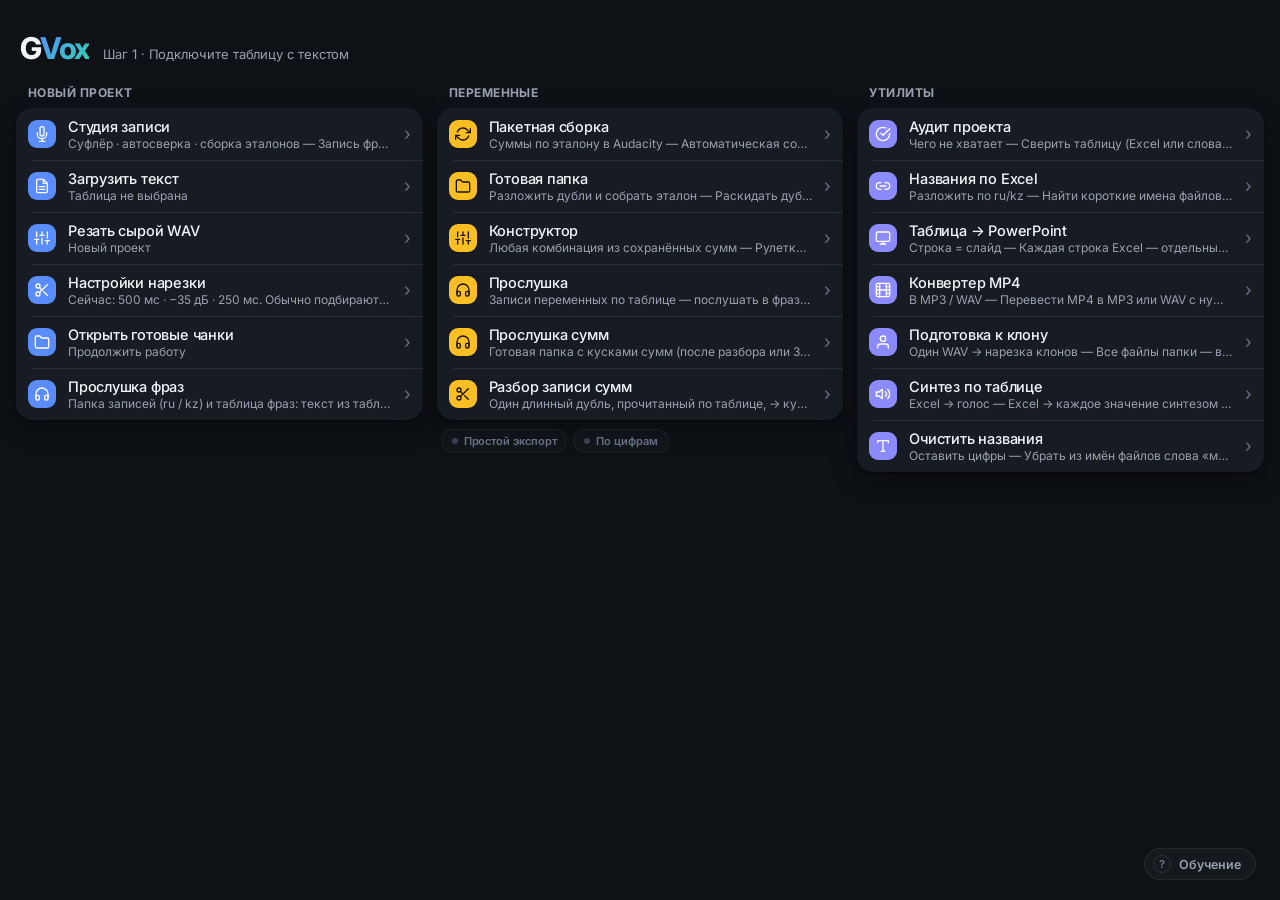
==== commit bf141271: "Прослушка сумм: готовая папка → каждое значение в сумме, логика 1 / 2, правка как обычно Папка после" ====
--- a/frontend/index.html
+++ b/frontend/index.html
@@ -489,10 +489,14 @@
                     <span id="rsumTable" class="modal-hint" style="margin:0;">Строка 1 — заголовки; строка блока столбцов — фраза, ячейка — ярус</span>
                 </div>
                 <div id="rsumPreview" class="bsynth-preview"></div>
-                <div class="field-row rsum-par"><span class="modal-hint" style="margin:0">Пачек сразу</span>
-                    <div class="listen-lang listen-lang--sm" id="rsumPar"><button data-p="1" onclick="rsumSetPar(1)" title="Одна пачка на все ядра — надёжно">1</button><button data-p="2" onclick="rsumSetPar(2)" title="Две пачки параллельно — на некоторых процессорах быстрее">2</button><button data-p="3" onclick="rsumSetPar(3)" title="Три пачки параллельно">3</button></div>
-                    <span class="modal-hint" style="margin:0">сравните «скорость ×…» в строке «Распознавание»</span></div>
-                <button class="splash-btn" style="width:100%;" id="btnRsumStart" onclick="rsumStart()" disabled>Разобрать</button>
+                <div class="field-row rsum-par">
+                    <div class="listen-lang listen-lang--sm" id="rsumMode"><button data-m="bg" onclick="rsumSetMode('bg')" title="Ядер на 2 меньше и приоритет ниже: Студия и прослушка работают без заиканий, разбор медленнее примерно на треть">Фон</button><button data-m="max" onclick="rsumSetMode('max')" title="Все ядра и обычный приоритет: быстрее, но остальная программа может подтормаживать">Максимум</button></div>
+                    <label class="rsum-studio" title="Готовые куски по ходу разбора копируются в открытый проект Студии (Значения/&lt;лист сумм&gt;/…); что уже есть в проекте — не трогается"><input type="checkbox" id="rsumToStudio" onchange="try { localStorage.setItem('gvox_rsum_studio', this.checked ? '1' : '0') } catch (e) {}"> сразу в проект Студии</label>
+                </div>
+                <div class="rsum-go">
+                    <button class="splash-btn" id="btnRsumStart" onclick="rsumStart()" disabled>Разобрать</button>
+                    <button class="custom-alert-btn" id="btnRsumStudio" onclick="rsumOpenStudio()" disabled title="Студия с этой таблицей: проект рядом с записью (или открытый с листом сумм), готовые куски — уже в эталонах">Открыть в Студии</button>
+                </div>
             </div>
             <div id="rsumRun" class="bsynth-run" style="display:none">
                 <div class="bsynth-run__head"><b id="rsumStage"></b><span id="rsumPct" class="tts-dim"></span></div>
@@ -1519,6 +1523,7 @@
                 <span class="constructor-title__main"><svg class="icon"><use href="#icon-headphones"></use></svg> <span id="listenTitle">Прослушка переменных</span></span>
                 <span class="listen-lang listen-lang--sm" id="listenModeSw" title="Что проверяем: полные фразы (текст из таблицы + запись) или переменные (начало + имя + конец)"></span>
                 <span class="constructor-title__sub" id="listenMeta"></span>
+                <div class="listen-sums" id="listenSums" style="display:none"></div>
             </div>
         </header>
         <div class="listen-body">
--- a/frontend/ios.css
+++ b/frontend/ios.css
@@ -320,3 +320,17 @@
 .rsum-plus{ opacity: .5; }
 .rsum-sums__hint{ width: 100%; font-size: 12px; }
 .rsum-sums__head .custom-alert-btn{ width: auto; flex: 0 0 auto; padding: 6px 14px; }
+.rsum-par{ align-items: center; gap: 14px; }
+.rsum-studio{ display: inline-flex; align-items: center; gap: 6px; font-size: 13px; }
+.rsum-go{ display: flex; gap: 10px; align-items: stretch; }
+.rsum-go .splash-btn{ flex: 1 1 auto; width: auto; }
+.rsum-go .custom-alert-btn{ flex: 0 0 auto; width: auto; padding: 0 18px; }
+/* Прослушка сумм: логика и классы в шапке */
+.listen-sums{ display: flex; align-items: center; gap: 6px; flex-wrap: wrap; margin-top: 6px; }
+.listen-sums__cat, .listen-sums__dir{ border: 0; border-radius: 9px; padding: 4px 10px; background: var(--panel-raised, rgba(255,255,255,.06));
+    color: var(--text-dim, #9aa3b2); font-weight: 600; cursor: pointer; }
+.listen-sums__cat i{ font-style: normal; opacity: .6; margin-left: 3px; }
+.listen-sums__cat.is-on{ background: var(--accent-info, #5b8cff); color: #fff; }
+.listen-sums__cat:disabled{ opacity: .35; cursor: default; }
+.listen-sums__plus{ opacity: .45; }
+.listen-sums__dir{ margin-left: 6px; font-weight: 500; }
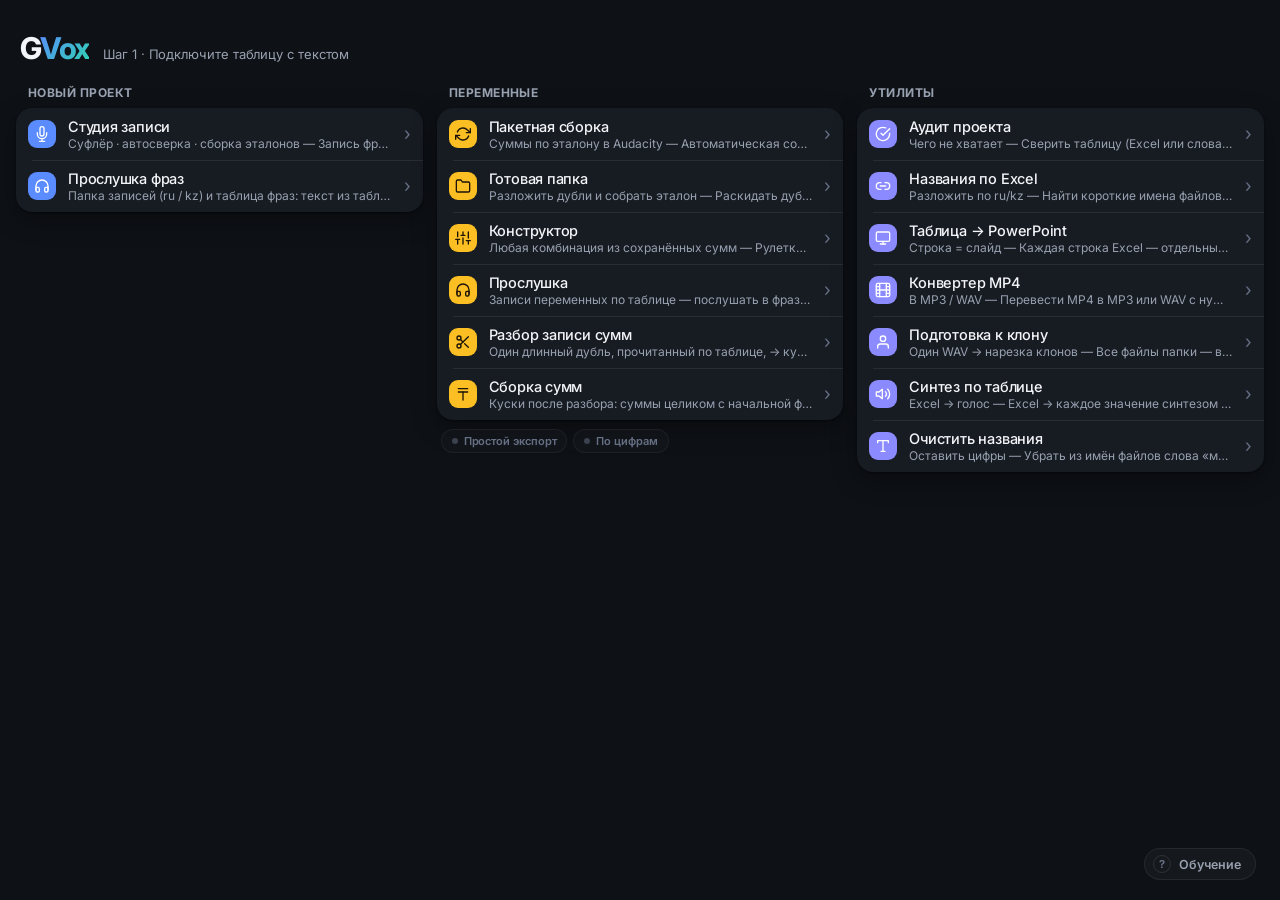
==== commit e40b8144: "Сборка сумм: свой экран для кусков разбора; разбор без Студии и Прослушки; запись фраз и ночной режи" ====
--- a/frontend/index.html
+++ b/frontend/index.html
@@ -488,14 +488,18 @@
                     <button class="custom-alert-btn" onclick="rsumPickTable()">Таблица…</button>
                     <span id="rsumTable" class="modal-hint" style="margin:0;">Строка 1 — заголовки; строка блока столбцов — фраза, ячейка — ярус</span>
                 </div>
+                <div class="field-row">
+                    <button class="custom-alert-btn" onclick="rsumPickPhrases()">Фразы…</button>
+                    <span id="rsumPhr" class="modal-hint" style="margin:0;">Необязательно: запись начальных фраз («Сумма к оплате»…) — нарежутся под суммы</span>
+                </div>
                 <div id="rsumPreview" class="bsynth-preview"></div>
                 <div class="field-row rsum-par">
                     <div class="listen-lang listen-lang--sm" id="rsumMode"><button data-m="bg" onclick="rsumSetMode('bg')" title="Ядер на 2 меньше и приоритет ниже: Студия и прослушка работают без заиканий, разбор медленнее примерно на треть">Фон</button><button data-m="max" onclick="rsumSetMode('max')" title="Все ядра и обычный приоритет: быстрее, но остальная программа может подтормаживать">Максимум</button></div>
-                    <label class="rsum-studio" title="Готовые куски по ходу разбора копируются в открытый проект Студии (Значения/&lt;лист сумм&gt;/…); что уже есть в проекте — не трогается"><input type="checkbox" id="rsumToStudio" onchange="try { localStorage.setItem('gvox_rsum_studio', this.checked ? '1' : '0') } catch (e) {}"> сразу в проект Студии</label>
+                    <label class="rsum-studio" title="После разбора — «Авто-настройка» (края по голосу, паузы как в чтении, громкость) и готовые файлы в «_готово»: запустили на ночь — утром суммы готовы"><input type="checkbox" id="rsumNight" checked onchange="try { localStorage.setItem('gvox_rsum_night', this.checked ? '1' : '0') } catch (e) {}"> по окончании — авто-настройка и готовые файлы</label>
                 </div>
                 <div class="rsum-go">
                     <button class="splash-btn" id="btnRsumStart" onclick="rsumStart()" disabled>Разобрать</button>
-                    <button class="custom-alert-btn" id="btnRsumStudio" onclick="rsumOpenStudio()" disabled title="Студия с этой таблицей: проект рядом с записью (или открытый с листом сумм), готовые куски — уже в эталонах">Открыть в Студии</button>
+                    <button class="custom-alert-btn" id="btnRsumBuild" onclick="rsumOpenBuild()" disabled title="Готовые куски этой записи: суммы целиком с начальной фразой, запасные варианты, стыки, готовые файлы">Сборка сумм</button>
                 </div>
             </div>
             <div id="rsumRun" class="bsynth-run" style="display:none">
@@ -504,13 +508,6 @@
                 <div id="rsumSteps" class="rsum-steps"></div>
                 <div id="rsumMsg" class="clone-bad"></div>
                 <div id="rsumSummary"></div>
-                <div id="rsumSums" class="rsum-sums" style="display:none">
-                    <div class="rsum-sums__head"><b>Суммы</b>
-                        <div class="listen-lang listen-lang--sm" id="rsumLogic"><button data-l="1" onclick="rsumSetLogic(1)" title="Миллионы + сотни + тысячи + тенге (1 101 001)">Логика 1</button><button data-l="2" onclick="rsumSetLogic(2)" title="Миллионы + сотни тысяч + тенге (1 100 001)">Логика 2</button></div>
-                        <button class="custom-alert-btn" onclick="rsumToStudio()" title="Копии кусков в открытый проект Студии: Значения/&lt;лист сумм&gt;/&lt;класс&gt;/&lt;число&gt;.wav (что уже есть — не трогается)">В проект Студии</button>
-                    </div>
-                    <div id="rsumCats" class="rsum-cats"></div>
-                </div>
                 <div class="field-row">
                     <button class="custom-alert-btn" id="btnRsumStop" onclick="rsumStop()">Остановить</button>
                     <button class="custom-alert-btn" onclick="pywebview.api.rsum_open_folder()">Открыть папку</button>
@@ -1523,7 +1520,6 @@
                 <span class="constructor-title__main"><svg class="icon"><use href="#icon-headphones"></use></svg> <span id="listenTitle">Прослушка переменных</span></span>
                 <span class="listen-lang listen-lang--sm" id="listenModeSw" title="Что проверяем: полные фразы (текст из таблицы + запись) или переменные (начало + имя + конец)"></span>
                 <span class="constructor-title__sub" id="listenMeta"></span>
-                <div class="listen-sums" id="listenSums" style="display:none"></div>
             </div>
         </header>
         <div class="listen-body">
@@ -1581,6 +1577,67 @@
         </div>
     </div>
 
+    <!-- «Сборка сумм» (sumbuild.js, core/sum_build.py): куски после разбора — суммы целиком, варианты, стыки, готовые файлы -->
+    <div id="stage6-sumbuild" class="stage stage-listen stage-sb" style="display: none;">
+        <header class="workspace-header">
+            <div class="header-actions">
+                <button class="btn-ghost" onclick="sbExit()">&#8592;&nbsp; Главное меню</button>
+                <button class="btn-ghost btn-ghost--info" onclick="sbPick()" title="Папка кусков после «Разбора записи сумм»">Папка</button>
+                <button class="btn-ghost btn-ghost--info" onclick="sbCtx('start', '')" title="Начальная фраза для всех строк (свои — у каждой фразы ниже)">Начало</button>
+                <button class="btn-ghost btn-ghost--info" onclick="sbCtx('end')" title="Конечная фраза после суммы (необязательно)">Конец</button>
+                <button class="btn-ghost btn-ghost--info" onclick="sbAuto()" title="Паузы на стыках — как в естественном чтении, края — по голосу, громкость — к общему уровню. Ручные правки остаются">Авто-настройка</button>
+                <button class="btn-ghost btn-ghost--good" onclick="sbExport()" title="Готовые файлы в «_готово»: выбранные варианты с краями, стыками и громкостью + начальные фразы">Готовые файлы</button>
+            </div>
+            <div class="constructor-title">
+                <span class="constructor-title__main"><svg class="icon"><use href="#icon-tenge"></use></svg> Сборка сумм</span>
+                <span class="constructor-title__sub" id="sbMeta"></span>
+            </div>
+        </header>
+        <div class="listen-body">
+            <aside class="listen-side">
+                <div class="lp-progress">
+                    <div class="lp-progress__head"><span>Утверждено</span><b id="sbProgNum">0 / 0</b></div>
+                    <div class="lp-progress__bar"><i id="sbProgBar"></i></div>
+                    <div class="lp-progress__sub" id="sbStat"></div>
+                </div>
+                <input class="lp-search" id="sbFilter" placeholder="Поиск: «двести», «стр 12»" oninput="sbRenderList()">
+                <div class="listen-tabs" id="sbTabs">
+                    <button type="button" data-f="all" onclick="sbSetFilter('all')">Все</button>
+                    <button type="button" data-f="check" onclick="sbSetFilter('check')" title="Красные куски, нет куска или помечено «исправить»">Проверить <b>0</b></button>
+                    <button type="button" data-f="todo" onclick="sbSetFilter('todo')" title="Ещё не утверждены">Не утв. <b>0</b></button>
+                </div>
+                <div class="listen-tabs listen-tabs--sm" id="sbLogic">
+                    <button type="button" data-l="0" onclick="sbSetLogic(0)">Обе логики</button>
+                    <button type="button" data-l="1" onclick="sbSetLogic(1)" title="Миллионы + сотни + тысячи + тенге">Логика 1</button>
+                    <button type="button" data-l="2" onclick="sbSetLogic(2)" title="Миллионы + сотни тысяч + тенге">Логика 2</button>
+                </div>
+                <div class="listen-list" id="sbList"></div>
+            </aside>
+            <section class="listen-main">
+                <div class="lp-card">
+                    <div class="lp-top">
+                        <span class="lp-pos" id="sbPos"></span>
+                        <span class="lp-status" id="sbStatus"></span>
+                        <span class="lp-top__spacer"></span>
+                        <span class="sb-ctx" id="sbCtx"></span>
+                    </div>
+                    <div class="listen-now">
+                        <div class="listen-now__name" id="sbName">—</div>
+                        <div class="listen-now__file" id="sbSub"></div>
+                    </div>
+                    <canvas class="sb-wave" id="sbCanvas" title="Как звучит: начало → куски → конец. Клик — выбрать кусок, двойной клик — слушать отсюда"></canvas>
+                    <div class="sb-chips" id="sbChips"></div>
+                    <div class="sb-piece" id="sbPiece"></div>
+                    <div class="listen-decide">
+                        <button class="listen-decide__btn listen-decide__btn--play" onclick="sbPlay()" title="Вся сумма стыком, как в IVR (← / → — кусок, ↑ / ↓ — строки)"><svg class="icon"><use href="#icon-play"></use></svg> Слушать <kbd>Space</kbd></button>
+                        <button class="listen-decide__btn listen-decide__btn--fix" onclick="sbMark('flag')" title="Пометить «исправить» и дальше">Исправить <kbd>Backspace</kbd></button>
+                        <button class="listen-decide__btn listen-decide__btn--ok" onclick="sbMark('ok')" title="Звучит хорошо — утвердить и дальше">Утвердить <kbd>Enter</kbd></button>
+                    </div>
+                </div>
+            </section>
+        </div>
+    </div>
+
     <div id="stage3-constructor" class="stage stage-constructor" style="display: none;">
         <header class="workspace-header">
             <div class="header-actions">
@@ -1799,5 +1856,6 @@
     <script src="script.js?v=30"></script>
     <script src="tutorial.js?v=17"></script>
     <script src="listen.js?v=33"></script>
+    <script src="sumbuild.js?v=1"></script>
 </body>
 </html>
--- a/frontend/ios.css
+++ b/frontend/ios.css
@@ -334,3 +334,37 @@
 .listen-sums__cat:disabled{ opacity: .35; cursor: default; }
 .listen-sums__plus{ opacity: .45; }
 .listen-sums__dir{ margin-left: 6px; font-weight: 500; }
+
+/* ---------- «Сборка сумм» (sumbuild.js) ---------- */
+.stage-sb .sb-wave{ width: 100%; height: 150px; display: block; background: var(--screen); border-radius: var(--radius-md);
+    box-shadow: var(--shadow-screen); cursor: pointer; margin: 10px 0 8px; }
+.sb-ctx{ display: flex; gap: 6px; align-items: center; flex-wrap: wrap; }
+.sb-ctx__b{ font-size: 12px; padding: 4px 10px; border-radius: 999px; background: var(--panel-raised); border: 1px solid var(--line);
+    color: var(--text-dim); cursor: pointer; max-width: 320px; overflow: hidden; text-overflow: ellipsis; white-space: nowrap; }
+.sb-ctx__b:hover{ color: var(--text); }
+.sb-ctx__b.is-miss{ color: var(--accent-trash); border-color: color-mix(in srgb, var(--accent-trash) 45%, transparent); }
+.sb-ctx__x{ background: none; border: 0; color: var(--text-faint); cursor: pointer; }
+.sb-chips{ display: flex; flex-wrap: wrap; gap: 6px; align-items: center; margin-bottom: 10px; }
+.sb-plus{ color: var(--text-faint); }
+.sb-chip{ display: flex; flex-direction: column; align-items: flex-start; gap: 1px; padding: 6px 11px; border-radius: var(--radius-sm);
+    background: var(--panel-raised); border: 1px solid var(--line); color: var(--text); cursor: pointer; font-size: 13px; }
+.sb-chip i{ font-style: normal; font-size: 10.5px; color: var(--text-faint); }
+.sb-chip--piece{ border-color: color-mix(in srgb, var(--accent-var) 35%, transparent); }
+.sb-chip.is-bad{ border-color: color-mix(in srgb, var(--accent-trash) 60%, transparent); background: var(--tint-trash); }
+.sb-chip.is-miss{ border-style: dashed; border-color: var(--accent-trash); color: var(--accent-trash); }
+.sb-chip.is-on{ box-shadow: 0 0 0 2px var(--accent-primary); }
+.sb-piece{ background: var(--panel-raised); border-radius: var(--radius-md); padding: 10px 12px; margin-bottom: 10px; display: grid; gap: 8px; }
+.sb-piece:empty{ display: none; }
+.sb-piece__head b{ font-size: 15px; }
+.sb-vars{ display: flex; flex-wrap: wrap; gap: 6px; }
+.sb-var{ display: flex; border-radius: var(--radius-sm); overflow: hidden; border: 1px solid var(--line); }
+.sb-var.is-on{ border-color: var(--accent-good); }
+.sb-var button{ background: var(--panel); border: 0; color: var(--text); padding: 5px 10px; cursor: pointer; font-size: 12.5px; }
+.sb-var.is-on .sb-var__pick{ background: var(--tint-good); }
+.sb-var__play{ border-left: 1px solid var(--line) !important; color: var(--accent-primary) !important; }
+.sb-row{ display: flex; flex-wrap: wrap; gap: 10px; align-items: center; }
+.sb-knob{ display: flex; align-items: center; gap: 4px; font-size: 12.5px; color: var(--text-dim); }
+.sb-knob button{ width: 26px; height: 26px; border-radius: 8px; background: var(--panel); border: 1px solid var(--line); color: var(--text); cursor: pointer; }
+.sb-knob b{ min-width: 58px; text-align: center; color: var(--text); font-weight: 600; }
+.listen-tabs--sm button{ font-size: 11.5px; }
+.sb-reset{ width: auto !important; flex: none; padding: 5px 12px !important; }
--- a/frontend/gtime.css
+++ b/frontend/gtime.css
@@ -129,3 +129,10 @@
 
 /* Прослушка: край дорожки, выбранный с клавиатуры (NumPad 1 / 3) */
 .lp-edges button.is-on{ background: var(--tint-info); color: var(--accent-info); box-shadow: inset 0 0 0 1px var(--accent-info); }
+
+/* Аудит: текст фразы крупно, как в Студии; не редактируется, но выделяется и копируется — как и название файла */
+.audit-file__phrase.is-big, .audit-file__text.is-big{
+    font-size: 19px; font-weight: 600; line-height: 1.45; letter-spacing: -0.01em; color: var(--text);
+    white-space: pre-wrap; overflow-wrap: anywhere; user-select: text; -webkit-user-select: text; cursor: text; padding: 4px 0;
+}
+.audit-file__name, .audit-line__name, .audit-line__text{ user-select: text; -webkit-user-select: text; cursor: text; }
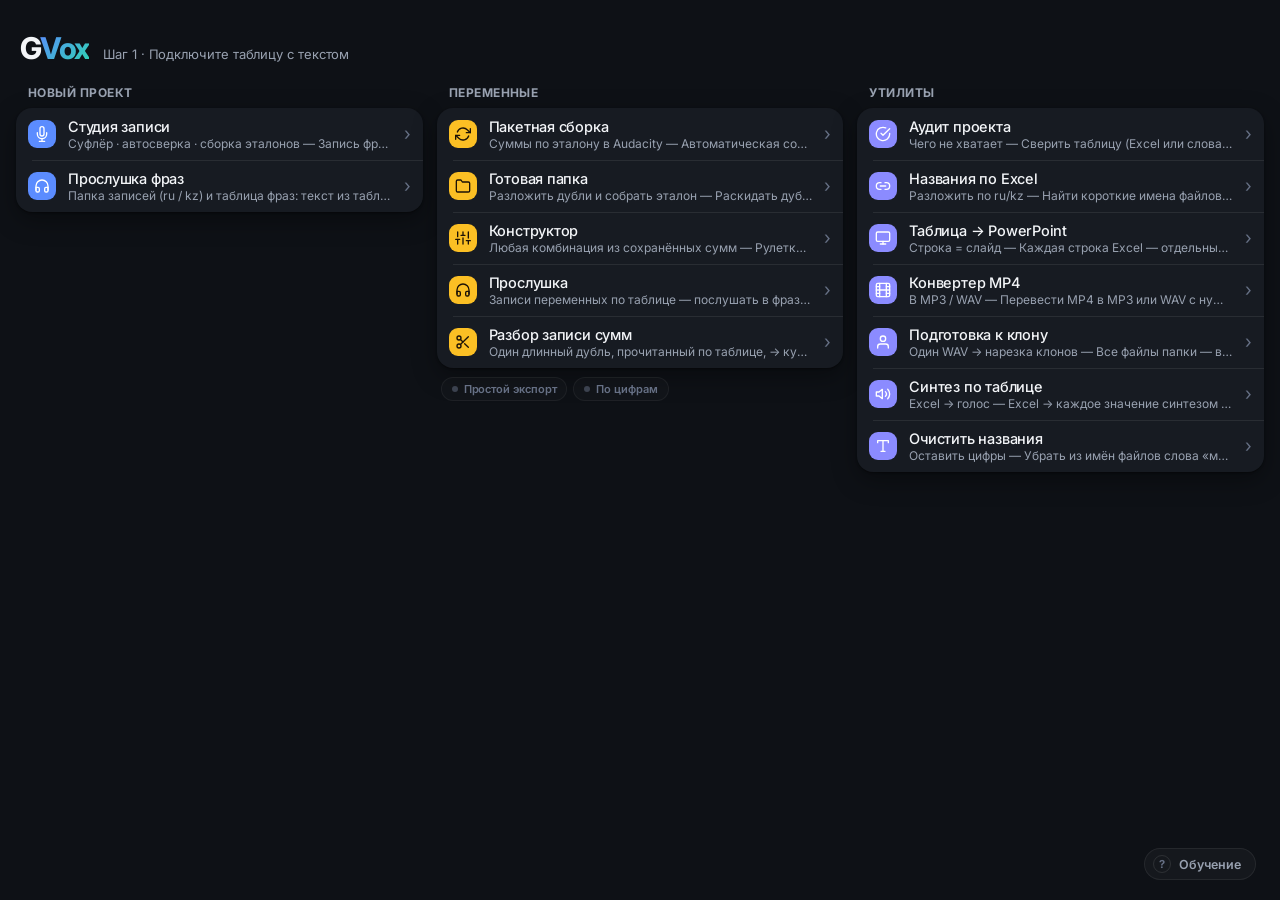
==== commit 6ce99bfe: "Разбор сумм: «Сборка сумм» убрана; «В Audacity» — проект с дорожкой «Сборка» (start, место, end) и д" ====
--- a/frontend/index.html
+++ b/frontend/index.html
@@ -489,17 +489,21 @@
                     <span id="rsumTable" class="modal-hint" style="margin:0;">Строка 1 — заголовки; строка блока столбцов — фраза, ячейка — ярус</span>
                 </div>
                 <div class="field-row">
-                    <button class="custom-alert-btn" onclick="rsumPickPhrases()">Фразы…</button>
-                    <span id="rsumPhr" class="modal-hint" style="margin:0;">Необязательно: запись начальных фраз («Сумма к оплате»…) — нарежутся под суммы</span>
-                </div>
+                    <button class="custom-alert-btn" onclick="rsumPickCtx('start')">Начало…</button>
+                    <span id="rsumStartF" class="modal-hint" style="margin:0;">Начальная фраза (start) — аудиофайл, звучит перед суммой</span>
+                </div>
+                <div class="field-row">
+                    <button class="custom-alert-btn" onclick="rsumPickCtx('end')">Конец…</button>
+                    <span id="rsumEndF" class="modal-hint" style="margin:0;">Конечная фраза (end) — аудиофайл, звучит после суммы; необязательно</span>
+                </div>
+                <div class="rsum-phr-alt"><a href="#" onclick="rsumPickPhrases(); return false;" title="Длинная запись, где прочитаны только начальные фразы таблицы: программа сама нарежет их по таблице">или нарезать начальные фразы из записи фраз…</a> <span id="rsumPhr" class="tts-dim"></span></div>
                 <div id="rsumPreview" class="bsynth-preview"></div>
                 <div class="field-row rsum-par">
                     <div class="listen-lang listen-lang--sm" id="rsumMode"><button data-m="bg" onclick="rsumSetMode('bg')" title="Ядер на 2 меньше и приоритет ниже: Студия и прослушка работают без заиканий, разбор медленнее примерно на треть">Фон</button><button data-m="max" onclick="rsumSetMode('max')" title="Все ядра и обычный приоритет: быстрее, но остальная программа может подтормаживать">Максимум</button></div>
-                    <label class="rsum-studio" title="После разбора — «Авто-настройка» (края по голосу, паузы как в чтении, громкость) и готовые файлы в «_готово»: запустили на ночь — утром суммы готовы"><input type="checkbox" id="rsumNight" checked onchange="try { localStorage.setItem('gvox_rsum_night', this.checked ? '1' : '0') } catch (e) {}"> по окончании — авто-настройка и готовые файлы</label>
                 </div>
                 <div class="rsum-go">
                     <button class="splash-btn" id="btnRsumStart" onclick="rsumStart()" disabled>Разобрать</button>
-                    <button class="custom-alert-btn" id="btnRsumBuild" onclick="rsumOpenBuild()" disabled title="Готовые куски этой записи: суммы целиком с начальной фразой, запасные варианты, стыки, готовые файлы">Сборка сумм</button>
+                    <button class="custom-alert-btn" id="btnRsumAud" onclick="rsumToAudacity()" disabled title="Проект Audacity: сверху дорожка «Сборка» (start, место, end), ниже — каждый класс сумм в ряд по порядку, с метками">В Audacity</button>
                 </div>
             </div>
             <div id="rsumRun" class="bsynth-run" style="display:none">
@@ -1577,67 +1581,6 @@
         </div>
     </div>
 
-    <!-- «Сборка сумм» (sumbuild.js, core/sum_build.py): куски после разбора — суммы целиком, варианты, стыки, готовые файлы -->
-    <div id="stage6-sumbuild" class="stage stage-listen stage-sb" style="display: none;">
-        <header class="workspace-header">
-            <div class="header-actions">
-                <button class="btn-ghost" onclick="sbExit()">&#8592;&nbsp; Главное меню</button>
-                <button class="btn-ghost btn-ghost--info" onclick="sbPick()" title="Папка кусков после «Разбора записи сумм»">Папка</button>
-                <button class="btn-ghost btn-ghost--info" onclick="sbCtx('start', '')" title="Начальная фраза для всех строк (свои — у каждой фразы ниже)">Начало</button>
-                <button class="btn-ghost btn-ghost--info" onclick="sbCtx('end')" title="Конечная фраза после суммы (необязательно)">Конец</button>
-                <button class="btn-ghost btn-ghost--info" onclick="sbAuto()" title="Паузы на стыках — как в естественном чтении, края — по голосу, громкость — к общему уровню. Ручные правки остаются">Авто-настройка</button>
-                <button class="btn-ghost btn-ghost--good" onclick="sbExport()" title="Готовые файлы в «_готово»: выбранные варианты с краями, стыками и громкостью + начальные фразы">Готовые файлы</button>
-            </div>
-            <div class="constructor-title">
-                <span class="constructor-title__main"><svg class="icon"><use href="#icon-tenge"></use></svg> Сборка сумм</span>
-                <span class="constructor-title__sub" id="sbMeta"></span>
-            </div>
-        </header>
-        <div class="listen-body">
-            <aside class="listen-side">
-                <div class="lp-progress">
-                    <div class="lp-progress__head"><span>Утверждено</span><b id="sbProgNum">0 / 0</b></div>
-                    <div class="lp-progress__bar"><i id="sbProgBar"></i></div>
-                    <div class="lp-progress__sub" id="sbStat"></div>
-                </div>
-                <input class="lp-search" id="sbFilter" placeholder="Поиск: «двести», «стр 12»" oninput="sbRenderList()">
-                <div class="listen-tabs" id="sbTabs">
-                    <button type="button" data-f="all" onclick="sbSetFilter('all')">Все</button>
-                    <button type="button" data-f="check" onclick="sbSetFilter('check')" title="Красные куски, нет куска или помечено «исправить»">Проверить <b>0</b></button>
-                    <button type="button" data-f="todo" onclick="sbSetFilter('todo')" title="Ещё не утверждены">Не утв. <b>0</b></button>
-                </div>
-                <div class="listen-tabs listen-tabs--sm" id="sbLogic">
-                    <button type="button" data-l="0" onclick="sbSetLogic(0)">Обе логики</button>
-                    <button type="button" data-l="1" onclick="sbSetLogic(1)" title="Миллионы + сотни + тысячи + тенге">Логика 1</button>
-                    <button type="button" data-l="2" onclick="sbSetLogic(2)" title="Миллионы + сотни тысяч + тенге">Логика 2</button>
-                </div>
-                <div class="listen-list" id="sbList"></div>
-            </aside>
-            <section class="listen-main">
-                <div class="lp-card">
-                    <div class="lp-top">
-                        <span class="lp-pos" id="sbPos"></span>
-                        <span class="lp-status" id="sbStatus"></span>
-                        <span class="lp-top__spacer"></span>
-                        <span class="sb-ctx" id="sbCtx"></span>
-                    </div>
-                    <div class="listen-now">
-                        <div class="listen-now__name" id="sbName">—</div>
-                        <div class="listen-now__file" id="sbSub"></div>
-                    </div>
-                    <canvas class="sb-wave" id="sbCanvas" title="Как звучит: начало → куски → конец. Клик — выбрать кусок, двойной клик — слушать отсюда"></canvas>
-                    <div class="sb-chips" id="sbChips"></div>
-                    <div class="sb-piece" id="sbPiece"></div>
-                    <div class="listen-decide">
-                        <button class="listen-decide__btn listen-decide__btn--play" onclick="sbPlay()" title="Вся сумма стыком, как в IVR (← / → — кусок, ↑ / ↓ — строки)"><svg class="icon"><use href="#icon-play"></use></svg> Слушать <kbd>Space</kbd></button>
-                        <button class="listen-decide__btn listen-decide__btn--fix" onclick="sbMark('flag')" title="Пометить «исправить» и дальше">Исправить <kbd>Backspace</kbd></button>
-                        <button class="listen-decide__btn listen-decide__btn--ok" onclick="sbMark('ok')" title="Звучит хорошо — утвердить и дальше">Утвердить <kbd>Enter</kbd></button>
-                    </div>
-                </div>
-            </section>
-        </div>
-    </div>
-
     <div id="stage3-constructor" class="stage stage-constructor" style="display: none;">
         <header class="workspace-header">
             <div class="header-actions">
@@ -1856,6 +1799,5 @@
     <script src="script.js?v=30"></script>
     <script src="tutorial.js?v=17"></script>
     <script src="listen.js?v=33"></script>
-    <script src="sumbuild.js?v=1"></script>
 </body>
 </html>
--- a/frontend/ios.css
+++ b/frontend/ios.css
@@ -335,36 +335,4 @@
 .listen-sums__plus{ opacity: .45; }
 .listen-sums__dir{ margin-left: 6px; font-weight: 500; }
 
-/* ---------- «Сборка сумм» (sumbuild.js) ---------- */
-.stage-sb .sb-wave{ width: 100%; height: 150px; display: block; background: var(--screen); border-radius: var(--radius-md);
-    box-shadow: var(--shadow-screen); cursor: pointer; margin: 10px 0 8px; }
-.sb-ctx{ display: flex; gap: 6px; align-items: center; flex-wrap: wrap; }
-.sb-ctx__b{ font-size: 12px; padding: 4px 10px; border-radius: 999px; background: var(--panel-raised); border: 1px solid var(--line);
-    color: var(--text-dim); cursor: pointer; max-width: 320px; overflow: hidden; text-overflow: ellipsis; white-space: nowrap; }
-.sb-ctx__b:hover{ color: var(--text); }
-.sb-ctx__b.is-miss{ color: var(--accent-trash); border-color: color-mix(in srgb, var(--accent-trash) 45%, transparent); }
-.sb-ctx__x{ background: none; border: 0; color: var(--text-faint); cursor: pointer; }
-.sb-chips{ display: flex; flex-wrap: wrap; gap: 6px; align-items: center; margin-bottom: 10px; }
-.sb-plus{ color: var(--text-faint); }
-.sb-chip{ display: flex; flex-direction: column; align-items: flex-start; gap: 1px; padding: 6px 11px; border-radius: var(--radius-sm);
-    background: var(--panel-raised); border: 1px solid var(--line); color: var(--text); cursor: pointer; font-size: 13px; }
-.sb-chip i{ font-style: normal; font-size: 10.5px; color: var(--text-faint); }
-.sb-chip--piece{ border-color: color-mix(in srgb, var(--accent-var) 35%, transparent); }
-.sb-chip.is-bad{ border-color: color-mix(in srgb, var(--accent-trash) 60%, transparent); background: var(--tint-trash); }
-.sb-chip.is-miss{ border-style: dashed; border-color: var(--accent-trash); color: var(--accent-trash); }
-.sb-chip.is-on{ box-shadow: 0 0 0 2px var(--accent-primary); }
-.sb-piece{ background: var(--panel-raised); border-radius: var(--radius-md); padding: 10px 12px; margin-bottom: 10px; display: grid; gap: 8px; }
-.sb-piece:empty{ display: none; }
-.sb-piece__head b{ font-size: 15px; }
-.sb-vars{ display: flex; flex-wrap: wrap; gap: 6px; }
-.sb-var{ display: flex; border-radius: var(--radius-sm); overflow: hidden; border: 1px solid var(--line); }
-.sb-var.is-on{ border-color: var(--accent-good); }
-.sb-var button{ background: var(--panel); border: 0; color: var(--text); padding: 5px 10px; cursor: pointer; font-size: 12.5px; }
-.sb-var.is-on .sb-var__pick{ background: var(--tint-good); }
-.sb-var__play{ border-left: 1px solid var(--line) !important; color: var(--accent-primary) !important; }
-.sb-row{ display: flex; flex-wrap: wrap; gap: 10px; align-items: center; }
-.sb-knob{ display: flex; align-items: center; gap: 4px; font-size: 12.5px; color: var(--text-dim); }
-.sb-knob button{ width: 26px; height: 26px; border-radius: 8px; background: var(--panel); border: 1px solid var(--line); color: var(--text); cursor: pointer; }
-.sb-knob b{ min-width: 58px; text-align: center; color: var(--text); font-weight: 600; }
-.listen-tabs--sm button{ font-size: 11.5px; }
-.sb-reset{ width: auto !important; flex: none; padding: 5px 12px !important; }
+.rsum-phr-alt{ font-size: 12px; margin: -2px 0 6px; color: var(--text-faint); }
